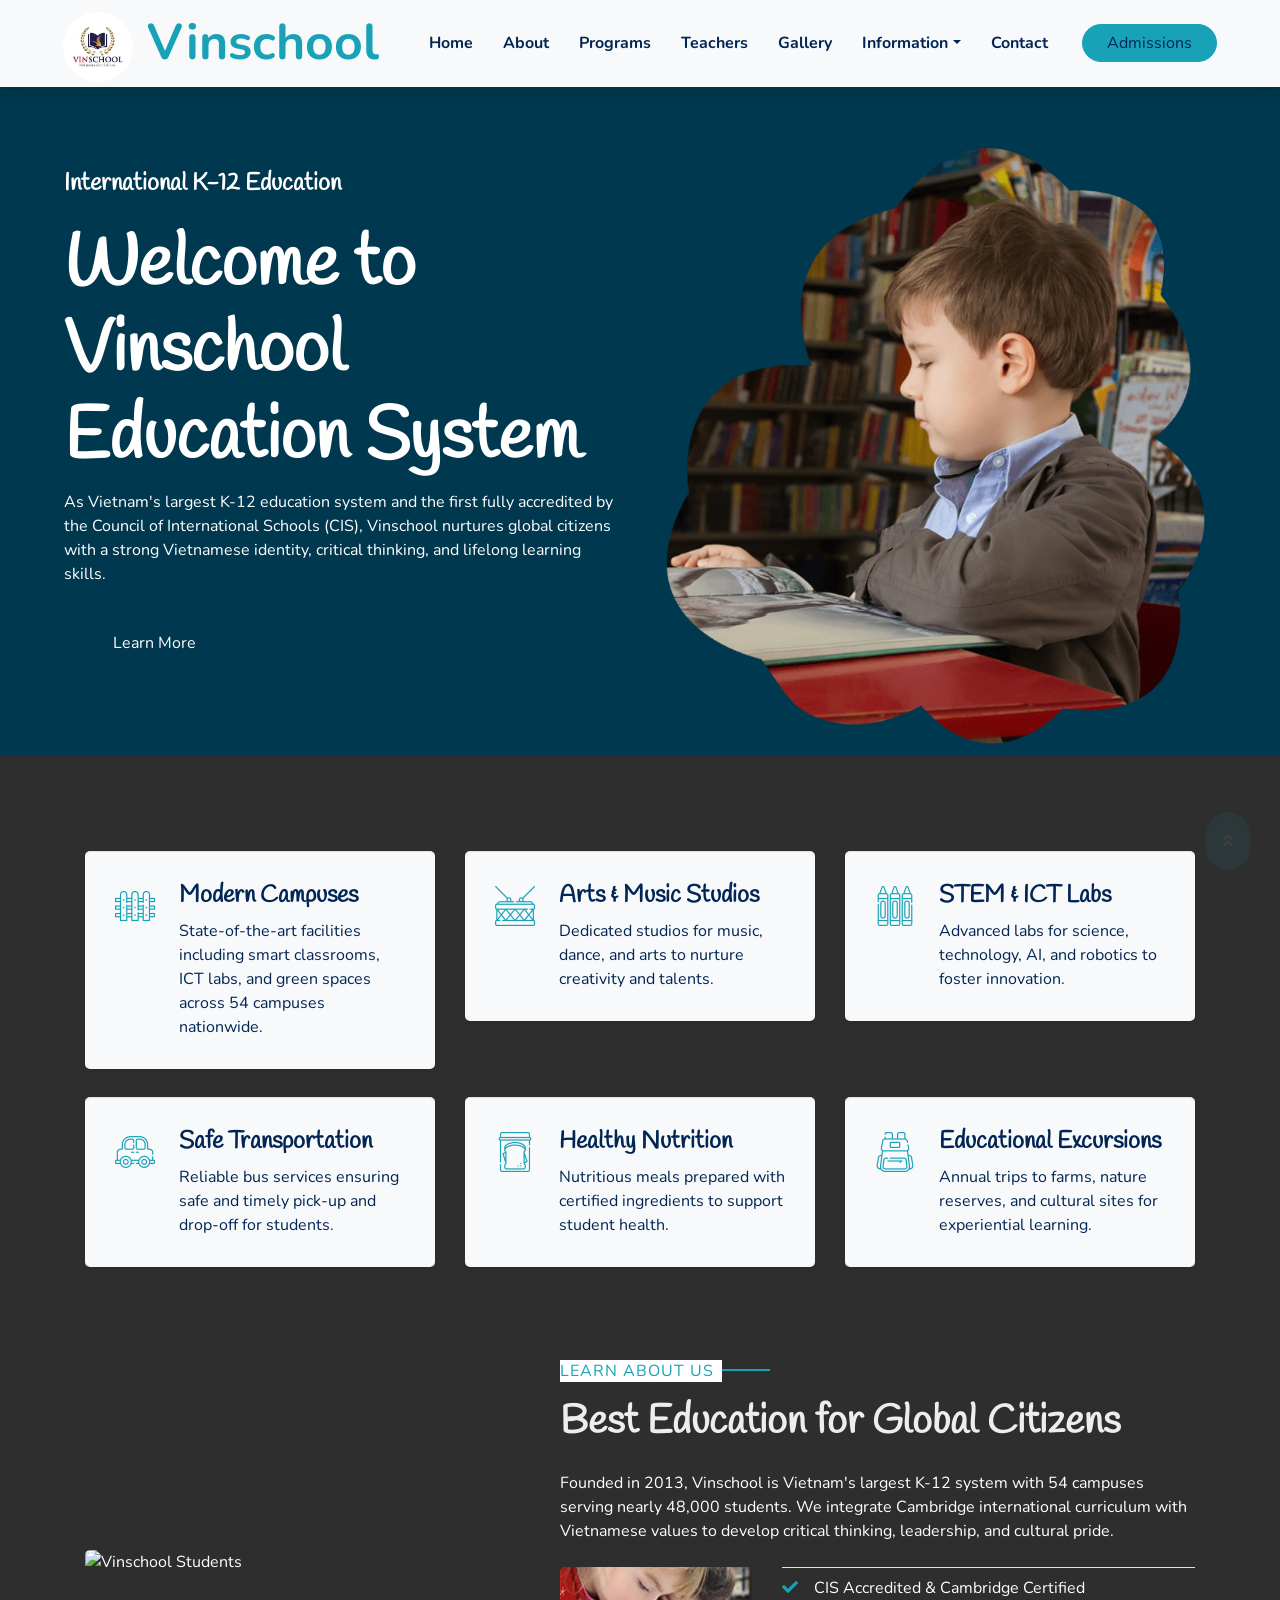
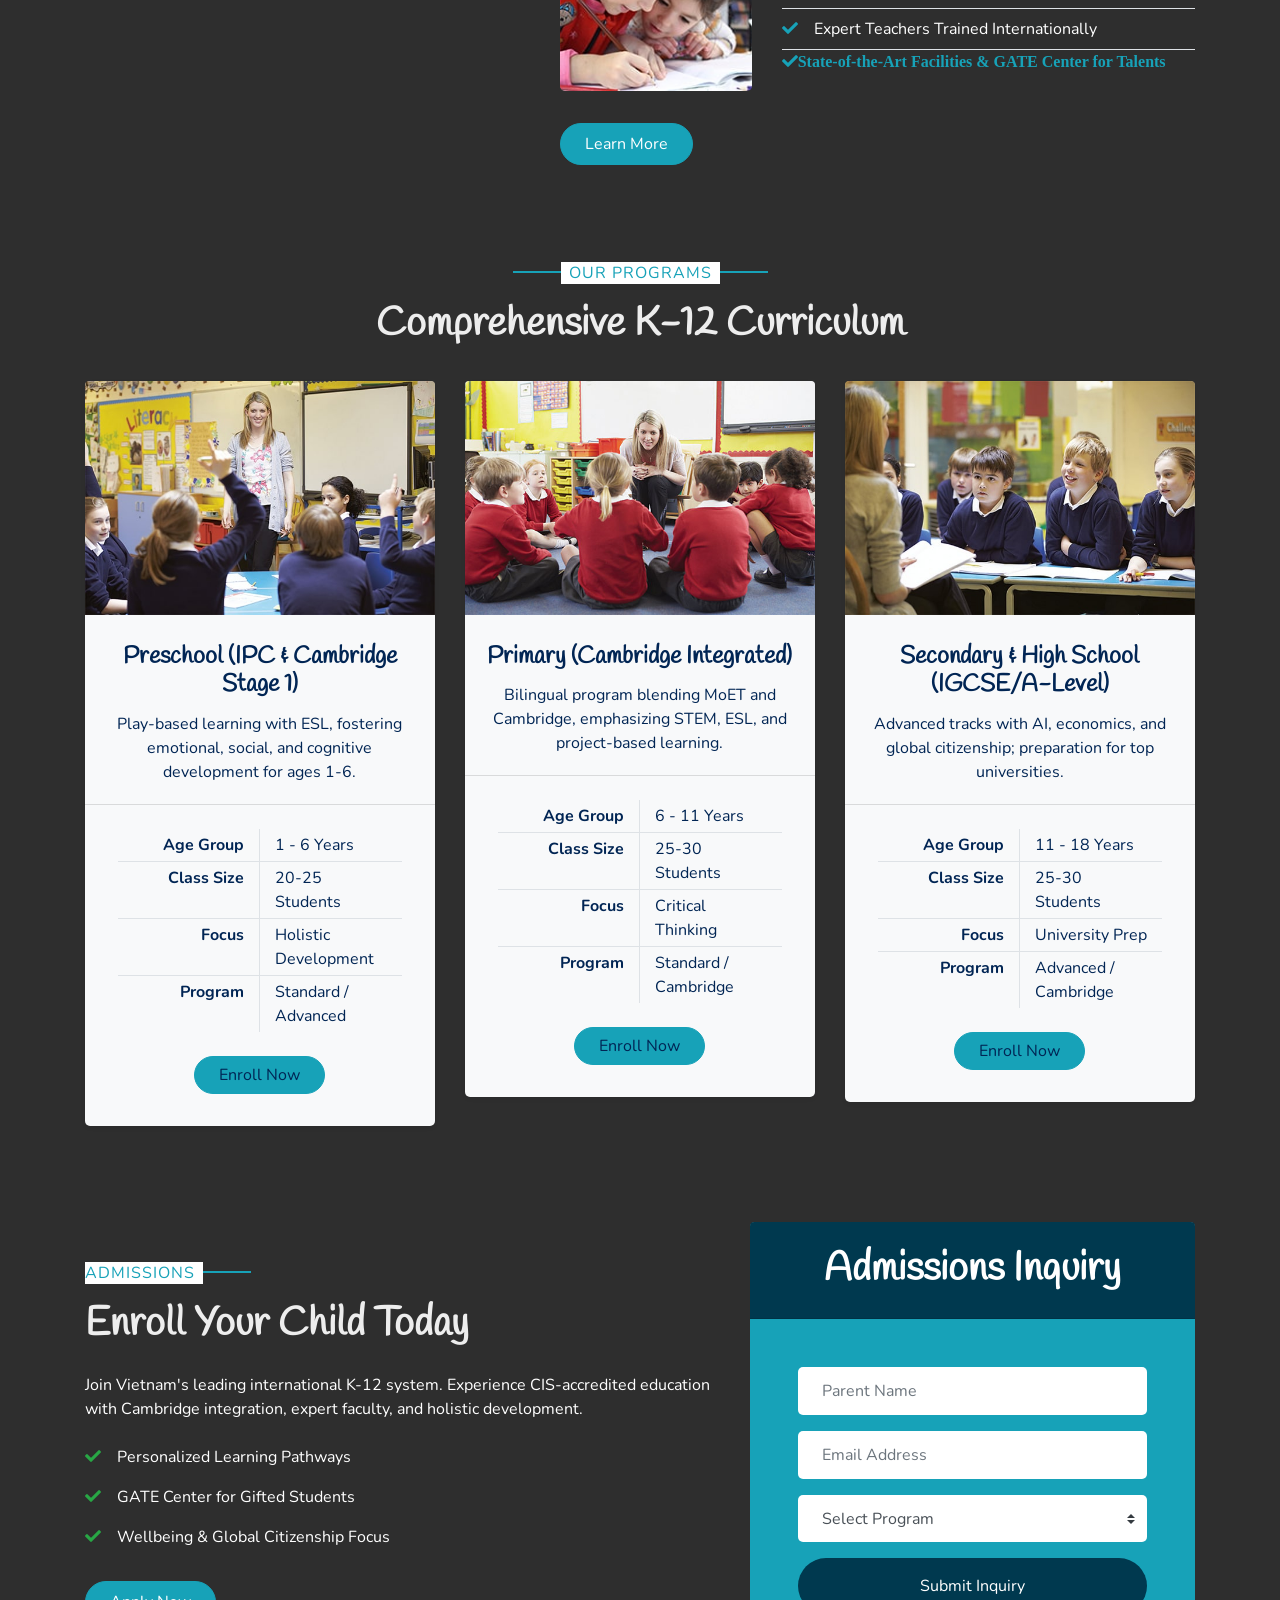
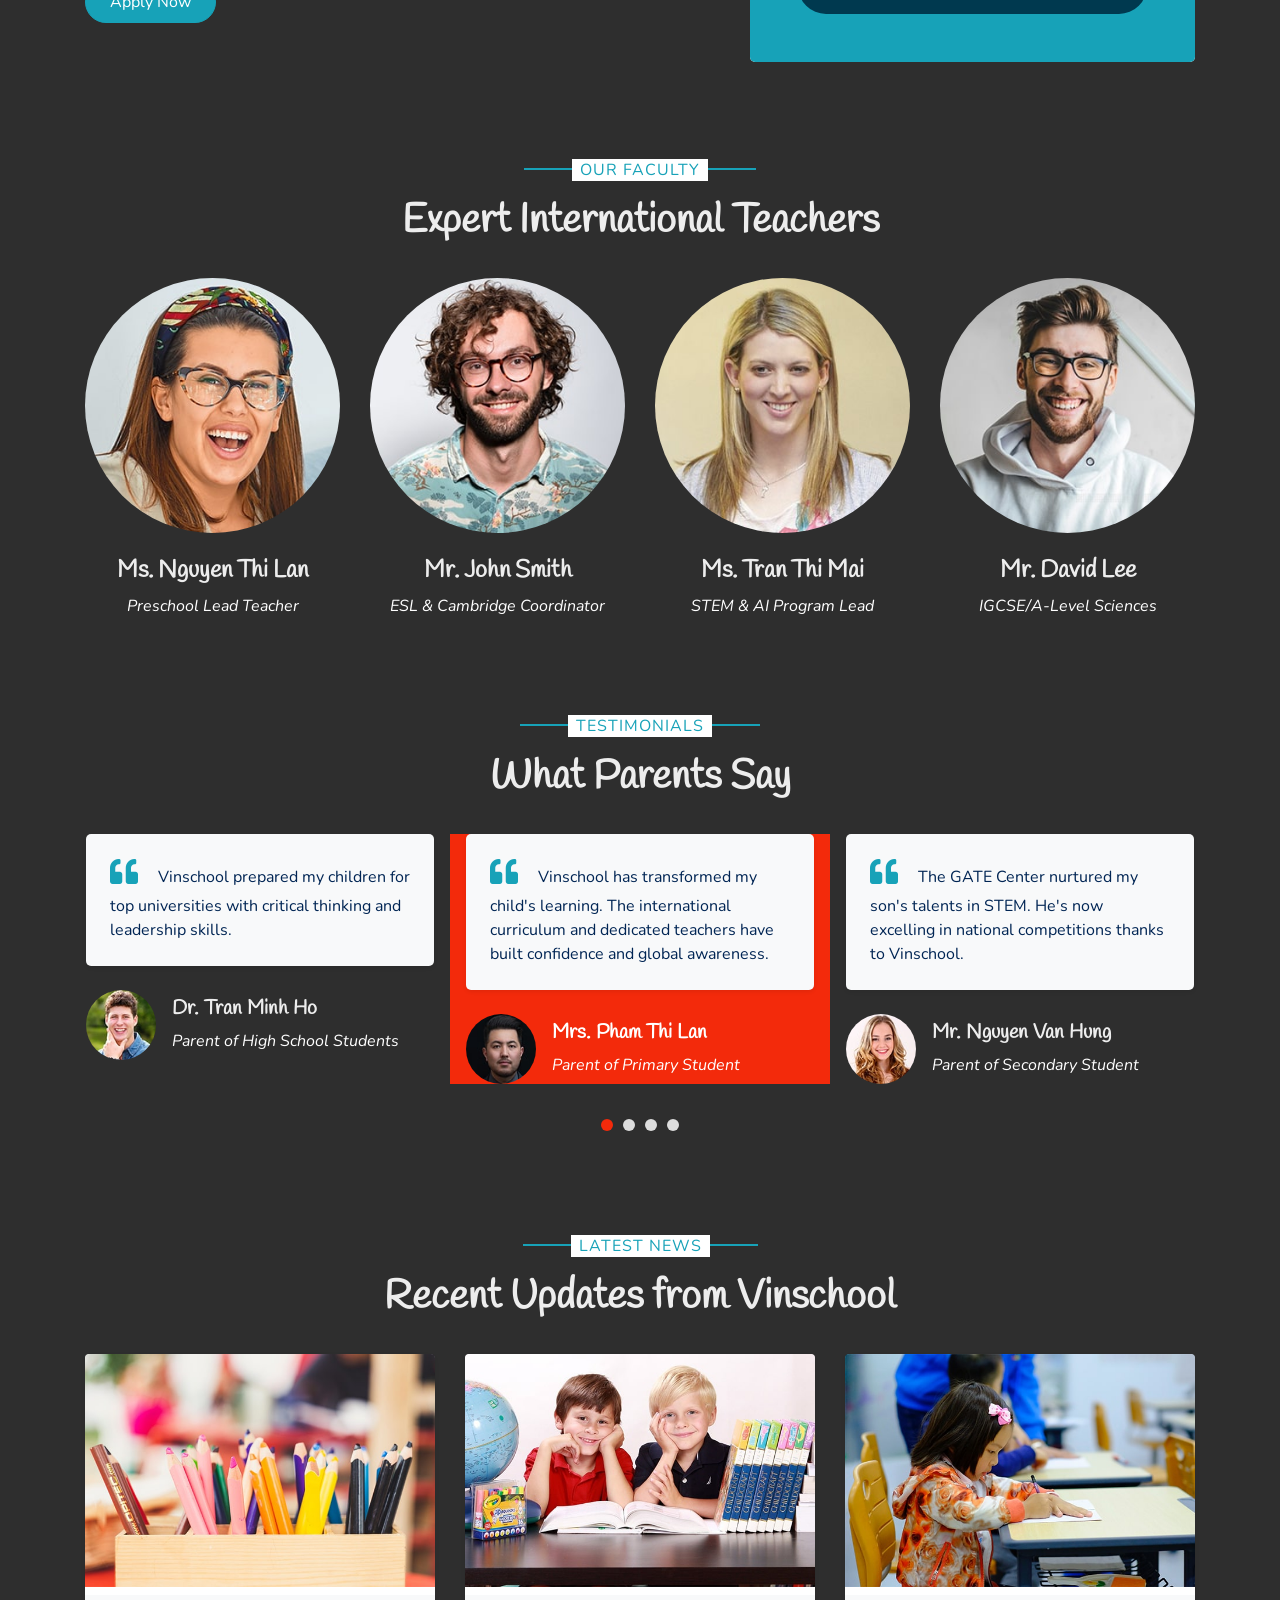
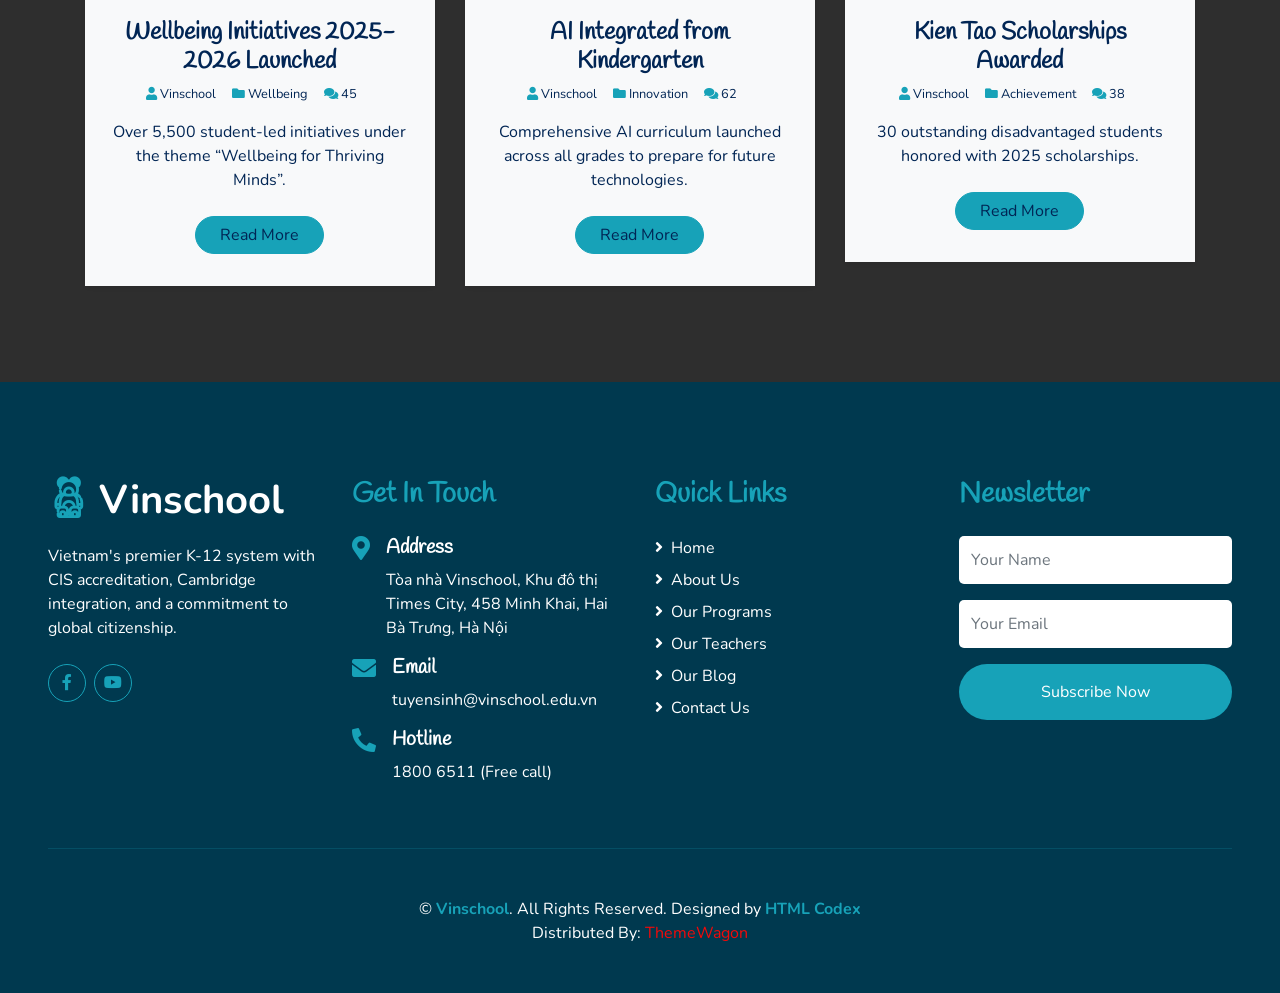
==== index.html @ 88164893 "Update index.html" ====
<!DOCTYPE html>
<html lang="en">
  <head>
    <meta charset="utf-8" />
    <title>Vinschool - International K-12 Education System</title>
    <meta content="width=device-width, initial-scale=1.0" name="viewport" />
    <meta content="Vinschool, K-12 Education, Cambridge Curriculum, International School Vietnam" name="keywords" />
    <meta content="Vinschool: Vietnam's leading K-12 education system integrating Cambridge international standards with Vietnamese values" name="description" />
    <!-- Favicon -->
    <link href="img/favicon.ico" rel="icon" />
    <!-- Google Web Fonts -->
    <link rel="preconnect" href="https://fonts.gstatic.com" />
    <link
      href="https://fonts.googleapis.com/css2?family=Handlee&family=Nunito&display=swap"
      rel="stylesheet"
    />
    <!-- Font Awesome -->
    <link
      href="https://cdnjs.cloudflare.com/ajax/libs/font-awesome/5.10.0/css/all.min.css"
      rel="stylesheet"
    />
    <!-- Flaticon Font -->
    <link href="lib/flaticon/font/flaticon.css" rel="stylesheet" />
    <!-- Libraries Stylesheet -->
    <link href="lib/owlcarousel/assets/owl.carousel.min.css" rel="stylesheet" />
    <link href="lib/lightbox/css/lightbox.min.css" rel="stylesheet" />
    <!-- Customized Bootstrap Stylesheet -->
    <link href="css/style.css" rel="stylesheet" />
  </head>
  <body>
    <!-- Navbar Start -->
    <div class="container-fluid bg-light position-relative shadow">
      <nav
        class="navbar navbar-expand-lg bg-light navbar-light py-3 py-lg-0 px-0 px-lg-5"
      >
        <a
          href=""
          class="navbar-brand font-weight-bold text-secondary"
          style="font-size: 50px"
        >
          <img src="img/logo.jpg" alt="Vinschool" class="icon-book">
          <span class="text-primary">Vinschool</span>
        </a>
        <button
          type="button"
          class="navbar-toggler"
          data-toggle="collapse"
          data-target="#navbarCollapse"
        >
          <span class="navbar-toggler-icon"></span>
        </button>
        <div
          class="collapse navbar-collapse justify-content-between"
          id="navbarCollapse"
        >
          <div class="navbar-nav font-weight-bold mx-auto py-0">
            <a href="index.html" class="nav-item nav-link active">Home</a>
            <a href="about.html" class="nav-item nav-link">About</a>
            <a href="class.html" class="nav-item nav-link">Programs</a>
            <a href="team.html" class="nav-item nav-link">Teachers</a>
            <a href="gallery.html" class="nav-item nav-link">Gallery</a>
            <div class="nav-item dropdown">
              <a
                href="#"
                class="nav-link dropdown-toggle"
                data-toggle="dropdown"
                >Information</a
              >
              <div class="dropdown-menu rounded-0 m-0">
                <a href="blog.html" class="dropdown-item">News</a>
                <a href="single.html" class="dropdown-item">Events</a>
              </div>
            </div>
            <a href="contact.html" class="nav-item nav-link">Contact</a>
          </div>
          <a href="admissions.html" class="btn btn-primary px-4">Admissions</a>
        </div>
      </nav>
    </div>
    <!-- Navbar End -->
    <!-- Header Start -->
    <div class="container-fluid bg-secondary px-0 px-md-5 mb-5">
      <div class="row align-items-center px-3">
        <div class="col-lg-6 text-center text-lg-left">
          <h4 class="text-white mb-4 mt-5 mt-lg-0">International K-12 Education</h4>
          <h1 class="display-3 font-weight-bold text-white">
            Welcome to Vinschool Education System
          </h1>
          <p class="text-white mb-4">
            As Vietnam's largest K-12 education system and the first fully accredited by the Council of International Schools (CIS), Vinschool nurtures global citizens with a strong Vietnamese identity, critical thinking, and lifelong learning skills.<grok-card data-id="2a0a06" data-type="citation_card"></grok-card><grok-card data-id="f1ce8b" data-type="citation_card"></grok-card>
          </p>
          <a href="" class="btn btn-secondary mt-1 py-3 px-5">Learn More</a>
        </div>
        <div class="col-lg-6 text-center text-lg-right">
          <img class="img-fluid mt-5" src="img/header.png" alt="Vinschool Students Learning" />
        </div>
      </div>
    </div>
    <!-- Header End -->
    <!-- Facilities Start -->
    <div class="container-fluid pt-5">
      <div class="container pb-3">
        <div class="row">
          <div class="col-lg-4 col-md-6 pb-1">
            <div
              class="d-flex bg-light shadow-sm border-top rounded mb-4"
              style="padding: 30px"
            >
              <i
                class="flaticon-050-fence h1 font-weight-normal text-primary mb-3"
              ></i>
              <div class="pl-4">
                <h4>Modern Campuses</h4>
                <p class="m-0">
                  State-of-the-art facilities including smart classrooms, ICT labs, and green spaces across 54 campuses nationwide.<grok-card data-id="618b11" data-type="citation_card"></grok-card>
                </p>
              </div>
            </div>
          </div>
          <div class="col-lg-4 col-md-6 pb-1">
            <div
              class="d-flex bg-light shadow-sm border-top rounded mb-4"
              style="padding: 30px"
            >
              <i
                class="flaticon-022-drum h1 font-weight-normal text-primary mb-3"
              ></i>
              <div class="pl-4">
                <h4>Arts & Music Studios</h4>
                <p class="m-0">
                  Dedicated studios for music, dance, and arts to nurture creativity and talents.
                </p>
              </div>
            </div>
          </div>
          <div class="col-lg-4 col-md-6 pb-1">
            <div
              class="d-flex bg-light shadow-sm border-top rounded mb-4"
              style="padding: 30px"
            >
              <i
                class="flaticon-030-crayons h1 font-weight-normal text-primary mb-3"
              ></i>
              <div class="pl-4">
                <h4>STEM & ICT Labs</h4>
                <p class="m-0">
                  Advanced labs for science, technology, AI, and robotics to foster innovation.
                </p>
              </div>
            </div>
          </div>
          <div class="col-lg-4 col-md-6 pb-1">
            <div
              class="d-flex bg-light shadow-sm border-top rounded mb-4"
              style="padding: 30px"
            >
              <i
                class="flaticon-017-toy-car h1 font-weight-normal text-primary mb-3"
              ></i>
              <div class="pl-4">
                <h4>Safe Transportation</h4>
                <p class="m-0">
                  Reliable bus services ensuring safe and timely pick-up and drop-off for students.
                </p>
              </div>
            </div>
          </div>
          <div class="col-lg-4 col-md-6 pb-1">
            <div
              class="d-flex bg-light shadow-sm border-top rounded mb-4"
              style="padding: 30px"
            >
              <i
                class="flaticon-025-sandwich h1 font-weight-normal text-primary mb-3"
              ></i>
              <div class="pl-4">
                <h4>Healthy Nutrition</h4>
                <p class="m-0">
                  Nutritious meals prepared with certified ingredients to support student health.
                </p>
              </div>
            </div>
          </div>
          <div class="col-lg-4 col-md-6 pb-1">
            <div
              class="d-flex bg-light shadow-sm border-top rounded mb-4"
              style="padding: 30px"
            >
              <i
                class="flaticon-047-backpack h1 font-weight-normal text-primary mb-3"
              ></i>
              <div class="pl-4">
                <h4>Educational Excursions</h4>
                <p class="m-0">
                  Annual trips to farms, nature reserves, and cultural sites for experiential learning.
                </p>
              </div>
            </div>
          </div>
        </div>
      </div>
    </div>
    <!-- Facilities End -->
    <!-- About Start -->
    <div class="container-fluid py-5">
      <div class="container">
        <div class="row align-items-center">
          <div class="col-lg-5">
            <img
              class="img-fluid rounded mb-5 mb-lg-0"
              src="https://encrypted-tbn0.gstatic.com/images?q=tbn:ANd9GcSNu0EnSLY5NDWrJdhDc7tfnS2UCFwqHIj5aQ&s"
              alt="Vinschool Students"
            />
          </div>
          <div class="col-lg-7">
            <p class="section-title pr-5">
              <span class="pr-2">Learn About Us</span>
            </p>
            <h1 class="mb-4">Best Education for Global Citizens</h1>
            <p>
              Founded in 2013, Vinschool is Vietnam's largest K-12 system with 54 campuses serving nearly 48,000 students. We integrate Cambridge international curriculum with Vietnamese values to develop critical thinking, leadership, and cultural pride.<grok-card data-id="38233e" data-type="citation_card"></grok-card>
            </p>
            <div class="row pt-2 pb-4">
              <div class="col-6 col-md-4">
                <img class="img-fluid rounded" src="img/about-2.jpg" alt="Vinschool Classroom" />
              </div>
              <div class="col-6 col-md-8">
                <ul class="list-inline m-0">
                  <li class="py-2 border-top border-bottom">
                    <i class="fa fa-check text-primary mr-3"></i>CIS Accredited & Cambridge Certified
                  </li>
                  <li class="py-2 border-bottom">
                    <i class="fa fa-check text-primary mr-3"></i>Expert Teachers Trained Internationally
                  </li>
                  <li class="fa fa-check text-primary mr-3"></i>State-of-the-Art Facilities & GATE Center for Talents
                  </li>
                </ul>
              </div>
            </div>
            <a href="" class="btn btn-primary mt-2 py-2 px-4">Learn More</a>
          </div>
        </div>
      </div>
    </div>
    <!-- About End -->
    <!-- Class Start -->
    <div class="container-fluid pt-5">
      <div class="container">
        <div class="text-center pb-2">
          <p class="section-title px-5">
            <span class="px-2">Our Programs</span>
          </p>
          <h1 class="mb-4">Comprehensive K-12 Curriculum</h1>
        </div>
        <div class="row">
          <div class="col-lg-4 mb-5">
            <div class="card border-0 bg-light shadow-sm pb-2">
              <img class="card-img-top mb-2" src="img/class-1.jpg" alt="Preschool Program" />
              <div class="card-body text-center">
                <h4 class="card-title">Preschool (IPC & Cambridge Stage 1)</h4>
                <p class="card-text">
                  Play-based learning with ESL, fostering emotional, social, and cognitive development for ages 1-6.
                </p>
              </div>
              <div class="card-footer bg-transparent py-4 px-5">
                <div class="row border-bottom">
                  <div class="col-6 py-1 text-right border-right">
                    <strong>Age Group</strong>
                  </div>
                  <div class="col-6 py-1">1 - 6 Years</div>
                </div>
                <div class="row border-bottom">
                  <div class="col-6 py-1 text-right border-right">
                    <strong>Class Size</strong>
                  </div>
                  <div class="col-6 py-1">20-25 Students</div>
                </div>
                <div class="row border-bottom">
                  <div class="col-6 py-1 text-right border-right">
                    <strong>Focus</strong>
                  </div>
                  <div class="col-6 py-1">Holistic Development</div>
                </div>
                <div class="row">
                  <div class="col-6 py-1 text-right border-right">
                    <strong>Program</strong>
                  </div>
                  <div class="col-6 py-1">Standard / Advanced</div>
                </div>
              </div>
              <a href="" class="btn btn-primary px-4 mx-auto mb-4">Enroll Now</a>
            </div>
          </div>
          <div class="col-lg-4 mb-5">
            <div class="card border-0 bg-light shadow-sm pb-2">
              <img class="card-img-top mb-2" src="img/class-2.jpg" alt="Primary Program" />
              <div class="card-body text-center">
                <h4 class="card-title">Primary (Cambridge Integrated)</h4>
                <p class="card-text">
                  Bilingual program blending MoET and Cambridge, emphasizing STEM, ESL, and project-based learning.
                </p>
              </div>
              <div class="card-footer bg-transparent py-4 px-5">
                <div class="row border-bottom">
                  <div class="col-6 py-1 text-right border-right">
                    <strong>Age Group</strong>
                  </div>
                  <div class="col-6 py-1">6 - 11 Years</div>
                </div>
                <div class="row border-bottom">
                  <div class="col-6 py-1 text-right border-right">
                    <strong>Class Size</strong>
                  </div>
                  <div class="col-6 py-1">25-30 Students</div>
                </div>
                <div class="row border-bottom">
                  <div class="col-6 py-1 text-right border-right">
                    <strong>Focus</strong>
                  </div>
                  <div class="col-6 py-1">Critical Thinking</div>
                </div>
                <div class="row">
                  <div class="col-6 py-1 text-right border-right">
                    <strong>Program</strong>
                  </div>
                  <div class="col-6 py-1">Standard / Cambridge</div>
                </div>
              </div>
              <a href="" class="btn btn-primary px-4 mx-auto mb-4">Enroll Now</a>
            </div>
          </div>
          <div class="col-lg-4 mb-5">
            <div class="card border-0 bg-light shadow-sm pb-2">
              <img class="card-img-top mb-2" src="img/class-3.jpg" alt="Secondary Program" />
              <div class="card-body text-center">
                <h4 class="card-title">Secondary & High School (IGCSE/A-Level)</h4>
                <p class="card-text">
                  Advanced tracks with AI, economics, and global citizenship; preparation for top universities.
                </p>
              </div>
              <div class="card-footer bg-transparent py-4 px-5">
                <div class="row border-bottom">
                  <div class="col-6 py-1 text-right border-right">
                    <strong>Age Group</strong>
                  </div>
                  <div class="col-6 py-1">11 - 18 Years</div>
                </div>
                <div class="row border-bottom">
                  <div class="col-6 py-1 text-right border-right">
                    <strong>Class Size</strong>
                  </div>
                  <div class="col-6 py-1">25-30 Students</div>
                </div>
                <div class="row border-bottom">
                  <div class="col-6 py-1 text-right border-right">
                    <strong>Focus</strong>
                  </div>
                  <div class="col-6 py-1">University Prep</div>
                </div>
                <div class="row">
                  <div class="col-6 py-1 text-right border-right">
                    <strong>Program</strong>
                  </div>
                  <div class="col-6 py-1">Advanced / Cambridge</div>
                </div>
              </div>
              <a href="" class="btn btn-primary px-4 mx-auto mb-4">Enroll Now</a>
            </div>
          </div>
        </div>
      </div>
    </div>
    <!-- Class End -->
    <!-- Registration Start -->
    <div class="container-fluid py-5">
      <div class="container">
        <div class="row align-items-center">
          <div class="col-lg-7 mb-5 mb-lg-0">
            <p class="section-title pr-5">
              <span class="pr-2">Admissions</span>
            </p>
            <h1 class="mb-4">Enroll Your Child Today</h1>
            <p>
              Join Vietnam's leading international K-12 system. Experience CIS-accredited education with Cambridge integration, expert faculty, and holistic development.
            </p>
            <ul class="list-inline m-0">
              <li class="py-2">
                <i class="fa fa-check text-success mr-3"></i>Personalized Learning Pathways
              </li>
              <li class="py-2">
                <i class="fa fa-check text-success mr-3"></i>GATE Center for Gifted Students
              </li>
              <li class="py-2">
                <i class="fa fa-check text-success mr-3"></i>Wellbeing & Global Citizenship Focus
              </li>
            </ul>
            <a href="" class="btn btn-primary mt-4 py-2 px-4">Apply Now</a>
          </div>
          <div class="col-lg-5">
            <div class="card border-0">
              <div class="card-header bg-secondary text-center p-4">
                <h1 class="text-white m-0">Admissions Inquiry</h1>
              </div>
              <div class="card-body rounded-bottom bg-primary p-5">
                <form>
                  <div class="form-group">
                    <input
                      type="text"
                      class="form-control border-0 p-4"
                      placeholder="Parent Name"
                      required="required"
                    />
                  </div>
                  <div class="form-group">
                    <input
                      type="email"
                      class="form-control border-0 p-4"
                      placeholder="Email Address"
                      required="required"
                    />
                  </div>
                  <div class="form-group">
                    <select
                      class="custom-select border-0 px-4"
                      style="height: 47px"
                    >
                      <option selected>Select Program</option>
                      <option value="1">Preschool</option>
                      <option value="2">Primary</option>
                      <option value="3">Secondary</option>
                    </select>
                  </div>
                  <div>
                    <button
                      class="btn btn-secondary btn-block border-0 py-3"
                      type="submit"
                    >
                      Submit Inquiry
                    </button>
                  </div>
                </form>
              </div>
            </div>
          </div>
        </div>
      </div>
    </div>
    <!-- Registration End -->
    <!-- Team Start -->
    <div class="container-fluid pt-5">
      <div class="container">
        <div class="text-center pb-2">
          <p class="section-title px-5">
            <span class="px-2">Our Faculty</span>
          </p>
          <h1 class="mb-4">Expert International Teachers</h1>
        </div>
        <div class="row">
          <div class="col-md-6 col-lg-3 text-center team mb-5">
            <div
              class="position-relative overflow-hidden mb-4"
              style="border-radius: 100%"
            >
              <img class="img-fluid w-100" src="img/team-1.jpg" alt="Preschool Teacher" />
              <div
                class="team-social d-flex align-items-center justify-content-center w-100 h-100 position-absolute"
              >
                <a
                  class="btn btn-outline-light text-center mr-2 px-0"
                  style="width: 38px; height: 38px"
                  href="#"
                  ><i class="fab fa-facebook-f"></i
                ></a>
                <a
                  class="btn btn-outline-light text-center px-0"
                  style="width: 38px; height: 38px"
                  href="#"
                  ><i class="fab fa-linkedin-in"></i
                ></a>
              </div>
            </div>
            <h4>Ms. Nguyen Thi Lan</h4>
            <i>Preschool Lead Teacher</i>
          </div>
          <div class="col-md-6 col-lg-3 text-center team mb-5">
            <div
              class="position-relative overflow-hidden mb-4"
              style="border-radius: 100%"
            >
              <img class="img-fluid w-100" src="img/team-2.jpg" alt="English Teacher" />
              <div
                class="team-social d-flex align-items-center justify-content-center w-100 h-100 position-absolute"
              >
                <a
                  class="btn btn-outline-light text-center mr-2 px-0"
                  style="width: 38px; height: 38px"
                  href="#"
                  ><i class="fab fa-facebook-f"></i
                ></a>
                <a
                  class="btn btn-outline-light text-center px-0"
                  style="width: 38px; height: 38px"
                  href="#"
                  ><i class="fab fa-linkedin-in"></i
                ></a>
              </div>
            </div>
            <h4>Mr. John Smith</h4>
            <i>ESL & Cambridge Coordinator</i>
          </div>
          <div class="col-md-6 col-lg-3 text-center team mb-5">
            <div
              class="position-relative overflow-hidden mb-4"
              style="border-radius: 100%"
            >
              <img class="img-fluid w-100" src="img/team-3.jpg" alt="STEM Teacher" />
              <div
                class="team-social d-flex align-items-center justify-content-center w-100 h-100 position-absolute"
              >
                <a
                  class="btn btn-outline-light text-center mr-2 px-0"
                  style="width: 38px; height: 38px"
                  href="#"
                  ><i class="fab fa-facebook-f"></i
                ></a>
                <a
                  class="btn btn-outline-light text-center px-0"
                  style="width: 38px; height: 38px"
                  href="#"
                  ><i class="fab fa-linkedin-in"></i
                ></a>
              </div>
            </div>
            <h4>Ms. Tran Thi Mai</h4>
            <i>STEM & AI Program Lead</i>
          </div>
          <div class="col-md-6 col-lg-3 text-center team mb-5">
            <div
              class="position-relative overflow-hidden mb-4"
              style="border-radius: 100%"
            >
              <img class="img-fluid w-100" src="img/team-4.jpg" alt="High School Teacher" />
              <div
                class="team-social d-flex align-items-center justify-content-center w-100 h-100 position-absolute"
              >
                <a
                  class="btn btn-outline-light text-center mr-2 px-0"
                  style="width: 38px; height: 38px"
                  href="#"
                  ><i class="fab fa-facebook-f"></i
                ></a>
                <a
                  class="btn btn-outline-light text-center px-0"
                  style="width: 38px; height: 38px"
                  href="#"
                  ><i class="fab fa-linkedin-in"></i
                ></a>
              </div>
            </div>
            <h4>Mr. David Lee</h4>
            <i>IGCSE/A-Level Sciences</i>
          </div>
        </div>
      </div>
    </div>
    <!-- Team End -->
    <!-- Testimonial Start -->
    <div class="container-fluid py-5">
      <div class="container p-0">
        <div class="text-center pb-2">
          <p class="section-title px-5">
            <span class="px-2">Testimonials</span>
          </p>
          <h1 class="mb-4">What Parents Say</h1>
        </div>
        <div class="owl-carousel testimonial-carousel">
          <div class="testimonial-item px-3">
            <div class="bg-light shadow-sm rounded mb-4 p-4">
              <h3 class="fas fa-quote-left text-primary mr-3"></h3>
              Vinschool has transformed my child's learning. The international curriculum and dedicated teachers have built confidence and global awareness.
            </div>
            <div class="d-flex align-items-center">
              <img
                class="rounded-circle"
                src="img/testimonial-1.jpg"
                style="width: 70px; height: 70px"
                alt="Parent"
              />
              <div class="pl-3">
                <h5>Mrs. Pham Thi Lan</h5>
                <i>Parent of Primary Student</i>
              </div>
            </div>
          </div>
          <div class="testimonial-item px-3">
            <div class="bg-light shadow-sm rounded mb-4 p-4">
              <h3 class="fas fa-quote-left text-primary mr-3"></h3>
              The GATE Center nurtured my son's talents in STEM. He's now excelling in national competitions thanks to Vinschool.
            </div>
            <div class="d-flex align-items-center">
              <img
                class="rounded-circle"
                src="img/testimonial-2.jpg"
                style="width: 70px; height: 70px"
                alt="Parent"
              />
              <div class="pl-3">
                <h5>Mr. Nguyen Van Hung</h5>
                <i>Parent of Secondary Student</i>
              </div>
            </div>
          </div>
          <div class="testimonial-item px-3">
            <div class="bg-light shadow-sm rounded mb-4 p-4">
              <h3 class="fas fa-quote-left text-primary mr-3"></h3>
              Bilingual education and wellbeing focus have helped my daughter thrive emotionally and academically.
            </div>
            <div class="d-flex align-items-center">
              <img
                class="rounded-circle"
                src="img/testimonial-3.jpg"
                style="width: 70px; height: 70px"
                alt="Parent"
              />
              <div class="pl-3">
                <h5>Ms. Le Thi Mai</h5>
                <i>Parent of Preschooler</i>
              </div>
            </div>
          </div>
          <div class="testimonial-item px-3">
            <div class="bg-light shadow-sm rounded mb-4 p-4">
              <h3 class="fas fa-quote-left text-primary mr-3"></h3>
              Vinschool prepared my children for top universities with critical thinking and leadership skills.
            </div>
            <div class="d-flex align-items-center">
              <img
                class="rounded-circle"
                src="img/testimonial-4.jpg"
                style="width: 70px; height: 70px"
                alt="Parent"
              />
              <div class="pl-3">
                <h5>Dr. Tran Minh Ho</h5>
                <i>Parent of High School Students</i>
              </div>
            </div>
          </div>
        </div>
      </div>
    </div>
    <!-- Testimonial End -->
    <!-- Blog Start -->
    <div class="container-fluid pt-5">
      <div class="container">
        <div class="text-center pb-2">
          <p class="section-title px-5">
            <span class="px-2">Latest News</span>
          </p>
          <h1 class="mb-4">Recent Updates from Vinschool</h1>
        </div>
        <div class="row pb-3">
          <div class="col-lg-4 mb-4">
            <div class="card border-0 shadow-sm mb-2">
              <img class="card-img-top mb-2" src="img/blog-1.jpg" alt="Wellbeing Initiatives" />
              <div class="card-body bg-light text-center p-4">
                <h4 class="">Wellbeing Initiatives 2025-2026 Launched</h4>
                <div class="d-flex justify-content-center mb-3">
                  <small class="mr-3"
                    ><i class="fa fa-user text-primary"></i> Vinschool</small
                  >
                  <small class="mr-3"
                    ><i class="fa fa-folder text-primary"></i> Wellbeing</small
                  >
                  <small class="mr-3"
                    ><i class="fa fa-comments text-primary"></i> 45</small
                  >
                </div>
                <p>
                  Over 5,500 student-led initiatives under the theme “Wellbeing for Thriving Minds”.<grok-card data-id="35e792" data-type="citation_card"></grok-card>
                </p>
                <a href="" class="btn btn-primary px-4 mx-auto my-2"
                  >Read More</a
                >
              </div>
            </div>
          </div>
          <div class="col-lg-4 mb-4">
            <div class="card border-0 shadow-sm mb-2">
              <img class="card-img-top mb-2" src="img/blog-2.jpg" alt="AI Curriculum" />
              <div class="card-body bg-light text-center p-4">
                <h4 class="">AI Integrated from Kindergarten</h4>
                <div class="d-flex justify-content-center mb-3">
                  <small class="mr-3"
                    ><i class="fa fa-user text-primary"></i> Vinschool</small
                  >
                  <small class="mr-3"
                    ><i class="fa fa-folder text-primary"></i> Innovation</small
                  >
                  <small class="mr-3"
                    ><i class="fa fa-comments text-primary"></i> 62</small
                  >
                </div>
                <p>
                  Comprehensive AI curriculum launched across all grades to prepare for future technologies.
                </p>
                <a href="" class="btn btn-primary px-4 mx-auto my-2"
                  >Read More</a
                >
              </div>
            </div>
          </div>
          <div class="col-lg-4 mb-4">
            <div class="card border-0 shadow-sm mb-2">
              <img class="card-img-top mb-2" src="img/blog-3.jpg" alt="Scholarships" />
              <div class="card-body bg-light text-center p-4">
                <h4 class="">Kien Tao Scholarships Awarded</h4>
                <div class="d-flex justify-content-center mb-3">
                  <small class="mr-3"
                    ><i class="fa fa-user text-primary"></i> Vinschool</small
                  >
                  <small class="mr-3"
                    ><i class="fa fa-folder text-primary"></i> Achievement</small
                  >
                  <small class="mr-3"
                    ><i class="fa fa-comments text-primary"></i> 38</small
                  >
                </div>
                <p>
                  30 outstanding disadvantaged students honored with 2025 scholarships.<grok-card data-id="e5a2cb" data-type="citation_card"></grok-card>
                </p>
                <a href="" class="btn btn-primary px-4 mx-auto my-2"
                  >Read More</a
                >
              </div>
            </div>
          </div>
        </div>
      </div>
    </div>
    <!-- Blog End -->
    <!-- Footer Start -->
    <div
      class="container-fluid bg-secondary text-white mt-5 py-5 px-sm-3 px-md-5"
    >
      <div class="row pt-5">
        <div class="col-lg-3 col-md-6 mb-5">
          <a
            href=""
            class="navbar-brand font-weight-bold text-primary m-0 mb-4 p-0"
            style="font-size: 40px; line-height: 40px"
          >
            <i class="flaticon-043-teddy-bear"></i>
            <span class="text-white">Vinschool</span>
          </a>
          <p>
            Vietnam's premier K-12 system with CIS accreditation, Cambridge integration, and a commitment to global citizenship.
          </p>
          <div class="d-flex justify-content-start mt-4">
            <a
              class="btn btn-outline-primary rounded-circle text-center mr-2 px-0"
              style="width: 38px; height: 38px"
              href="https://www.facebook.com/vinschool.vn/"
              target="_blank"
              ><i class="fab fa-facebook-f"></i
            ></a>
            <a
              class="btn btn-outline-primary rounded-circle text-center mr-2 px-0"
              style="width: 38px; height: 38px"
              href="https://www.youtube.com/channel/UCmRcPP6WcUJhGu_DvwceUrA"
              target="_blank"
              ><i class="fab fa-youtube"></i
            ></a>
          </div>
        </div>
        <div class="col-lg-3 col-md-6 mb-5">
          <h3 class="text-primary mb-4">Get In Touch</h3>
          <div class="d-flex">
            <h4 class="fa fa-map-marker-alt text-primary"></h4>
            <div class="pl-3">
              <h5 class="text-white">Address</h5>
              <p>Tòa nhà Vinschool, Khu đô thị Times City, 458 Minh Khai, Hai Bà Trưng, Hà Nội</p>
            </div>
          </div>
          <div class="d-flex">
            <h4 class="fa fa-envelope text-primary"></h4>
            <div class="pl-3">
              <h5 class="text-white">Email</h5>
              <p>tuyensinh@vinschool.edu.vn</p>
            </div>
          </div>
          <div class="d-flex">
            <h4 class="fa fa-phone-alt text-primary"></h4>
            <div class="pl-3">
              <h5 class="text-white">Hotline</h5>
              <p>1800 6511 (Free call)</p>
            </div>
          </div>
        </div>
        <div class="col-lg-3 col-md-6 mb-5">
          <h3 class="text-primary mb-4">Quick Links</h3>
          <div class="d-flex flex-column justify-content-start">
            <a class="text-white mb-2" href="index.html"
              ><i class="fa fa-angle-right mr-2"></i>Home</a
            >
            <a class="text-white mb-2" href="about.html"
              ><i class="fa fa-angle-right mr-2"></i>About Us</a
            >
            <a class="text-white mb-2" href="class.html"
              ><i class="fa fa-angle-right mr-2"></i>Our Programs</a
            >
            <a class="text-white mb-2" href="team.html"
              ><i class="fa fa-angle-right mr-2"></i>Our Teachers</a
            >
            <a class="text-white mb-2" href="blog.html"
              ><i class="fa fa-angle-right mr-2"></i>Our Blog</a
            >
            <a class="text-white" href="contact.html"
              ><i class="fa fa-angle-right mr-2"></i>Contact Us</a
            >
          </div>
        </div>
        <div class="col-lg-3 col-md-6 mb-5">
          <h3 class="text-primary mb-4">Newsletter</h3>
          <form action="">
            <div class="form-group">
              <input
                type="text"
                class="form-control border-0 py-4"
                placeholder="Your Name"
                required="required"
              />
            </div>
            <div class="form-group">
              <input
                type="email"
                class="form-control border-0 py-4"
                placeholder="Your Email"
                required="required"
              />
            </div>
            <div>
              <button
                class="btn btn-primary btn-block border-0 py-3"
                type="submit"
              >
                Subscribe Now
              </button>
            </div>
          </form>
        </div>
      </div>
      <div
        class="container-fluid pt-5"
        style="border-top: 1px solid rgba(23, 162, 184, 0.2);"
      >
        <p class="m-0 text-center text-white">
          &copy;
          <a class="text-primary font-weight-bold" href="#">Vinschool</a>.
          All Rights Reserved.
          <!--/*** This template is free as long as you keep the footer author’s credit link/attribution link/backlink. ***/-->
          Designed by
          <a class="text-primary font-weight-bold" href="https://htmlcodex.com"
            >HTML Codex</a
          >
          <br />Distributed By:
          <a href="https://themewagon.com" target="_blank">ThemeWagon</a>
        </p>
      </div>
    </div>
    <!-- Footer End -->
    <!-- Back to Top -->
    <a href="#" class="btn btn-primary p-3 back-to-top"
      ><i class="fa fa-angle-double-up"></i
    ></a>
    <!-- JavaScript Libraries -->
    <script src="https://code.jquery.com/jquery-3.4.1.min.js"></script>
    <script src="https://stackpath.bootstrapcdn.com/bootstrap/4.4.1/js/bootstrap.bundle.min.js"></script>
    <script src="lib/easing/easing.min.js"></script>
    <script src="lib/owlcarousel/owl.carousel.min.js"></script>
    <script src="lib/isotope/isotope.pkgd.min.js"></script>
    <script src="lib/lightbox/js/lightbox.min.js"></script>
    <!-- Contact Javascript File -->
    <script src="mail/jqBootstrapValidation.min.js"></script>
    <script src="mail/contact.js"></script>
    <!-- Template Javascript -->
    <script src="js/main.js"></script>
  </body>
</html>
---- css/style.css ----
/******* Bootstrap Theming ********/
/*!
 * Bootstrap v4.5.3 (https://getbootstrap.com/)
 * Copyright 2011-2020 The Bootstrap Authors
 * Copyright 2011-2020 Twitter, Inc.
 * Licensed under MIT (https://github.com/twbs/bootstrap/blob/main/LICENSE)
 */
:root {
  --blue: #ff2a00;
  --indigo: #6610f2;
  --purple: #6f42c1;
  --pink: #e83e8c;
  --red: #dc3545;
  --orange: #fd7e14;
  --yellow: #ffc107;
  --green: #28a745;
  --teal: #20c997;
  --cyan: #f62112;
  --white: #fff;
  --gray: #6c757d;
  --gray-dark: #343a40;
  --primary: #f32a0b;
  --secondary: #012554;
  --success: #28a745;
  --info: #f12d06;
  --warning: #ffc107;
  --danger: #dc3545;
  --light: #f8f9fa;
  --dark: #343a40;
  --breakpoint-xs: 0;
  --breakpoint-sm: 576px;
  --breakpoint-md: 768px;
  --breakpoint-lg: 992px;
  --breakpoint-xl: 1200px;
  --font-family-sans-serif: "Nunito", sans-serif;
  --font-family-monospace: SFMono-Regular, Menlo, Monaco, Consolas, "Liberation Mono", "Courier New", monospace;
}

*,
*::before,
*::after {
  box-sizing: border-box;
}

html {
  font-family: sans-serif;
  line-height: 1.15;
  -webkit-text-size-adjust: 100%;
  -webkit-tap-highlight-color: rgba(0, 0, 0, 0);
}

article, aside, figcaption, figure, footer, header, hgroup, main, nav, section {
  display: block;
}

body {
  margin: 0;
  font-family: "Nunito", sans-serif;
  font-size: 1rem;
  font-weight: 400;
  line-height: 1.5;
  color: #ffffff;
  text-align: left;
  background-color: #1e1e1eec;
}

[tabindex="-1"]:focus:not(:focus-visible) {
  outline: 0 !important;
}

hr {
  box-sizing: content-box;
  height: 0;
  overflow: visible;
}

h1, h2, h3, h4, h5, h6 {
  margin-top: 0;
  margin-bottom: 0.5rem;
}


p {
  margin-top: 0;
  margin-bottom: 1rem;
}

abbr[title],
abbr[data-original-title] {
  text-decoration: underline;
  text-decoration: underline dotted;
  cursor: help;
  border-bottom: 0;
  text-decoration-skip-ink: none;
}

address {
  margin-bottom: 1rem;
  font-style: normal;
  line-height: inherit;
}

ol,
ul,
dl {
  margin-top: 0;
  margin-bottom: 1rem;
}

ol ol,
ul ul,
ol ul,
ul ol {
  margin-bottom: 0;
}

dt {
  font-weight: 700;
}

dd {
  margin-bottom: .5rem;
  margin-left: 0;
}

blockquote {
  margin: 0 0 1rem;
}

b,
strong {
  font-weight: bolder;
}

small {
  font-size: 80%;
}

sub,
sup {
  position: relative;
  font-size: 75%;
  line-height: 0;
  vertical-align: baseline;
}

sub {
  bottom: -.25em;
}

sup {
  top: -.5em;
}

a {
  color: #f30909;
  text-decoration: none;
  background-color: transparent;
}

a:hover {
  color: #ee0e0e;
  text-decoration: underline;
}

a:not([href]):not([class]) {
  color: inherit;
  text-decoration: none;
}

a:not([href]):not([class]):hover {
  color: inherit;
  text-decoration: none;
}

pre,
code,
kbd,
samp {
  font-family: SFMono-Regular, Menlo, Monaco, Consolas, "Liberation Mono", "Courier New", monospace;
  font-size: 1em;
}

pre {
  margin-top: 0;
  margin-bottom: 1rem;
  overflow: auto;
  -ms-overflow-style: scrollbar;
}

figure {
  margin: 0 0 1rem;
}

img {
  vertical-align: middle;
  border-style: none;
}

svg {
  overflow: hidden;
  vertical-align: middle;
}

table {
  border-collapse: collapse;
}

caption {
  padding-top: 0.75rem;
  padding-bottom: 0.75rem;
  color: #6c757d;
  text-align: left;
  caption-side: bottom;
}

th {
  text-align: inherit;
  text-align: -webkit-match-parent;
}

label {
  display: inline-block;
  margin-bottom: 0.5rem;
}

button {
  border-radius: 0;
}

button:focus {
  outline: 1px dotted;
  outline: 5px auto -webkit-focus-ring-color;
}

input,
button,
select,
optgroup,
textarea {
  margin: 0;
  font-family: inherit;
  font-size: inherit;
  line-height: inherit;
}

button,
input {
  overflow: visible;
}

button,
select {
  text-transform: none;
}

[role="button"] {
  cursor: pointer;
}

select {
  word-wrap: normal;
}

button,
[type="button"],
[type="reset"],
[type="submit"] {
  -webkit-appearance: button;
}

button:not(:disabled),
[type="button"]:not(:disabled),
[type="reset"]:not(:disabled),
[type="submit"]:not(:disabled) {
  cursor: pointer;
}

button::-moz-focus-inner,
[type="button"]::-moz-focus-inner,
[type="reset"]::-moz-focus-inner,
[type="submit"]::-moz-focus-inner {
  padding: 0;
  border-style: none;
}

input[type="radio"],
input[type="checkbox"] {
  box-sizing: border-box;
  padding: 0;
}

textarea {
  overflow: auto;
  resize: vertical;
}

fieldset {
  min-width: 0;
  padding: 0;
  margin: 0;
  border: 0;
}

legend {
  display: block;
  width: 100%;
  max-width: 100%;
  padding: 0;
  margin-bottom: .5rem;
  font-size: 1.5rem;
  line-height: inherit;
  color: inherit;
  white-space: normal;
}

@media (max-width: 1200px) {
  legend {
    font-size: calc(1.275rem + 0.3vw);
  }
}

progress {
  vertical-align: baseline;
}

[type="number"]::-webkit-inner-spin-button,
[type="number"]::-webkit-outer-spin-button {
  height: auto;
}

[type="search"] {
  outline-offset: -2px;
  -webkit-appearance: none;
}

[type="search"]::-webkit-search-decoration {
  -webkit-appearance: none;
}

::-webkit-file-upload-button {
  font: inherit;
  -webkit-appearance: button;
}

output {
  display: inline-block;
}

summary {
  display: list-item;
  cursor: pointer;
}

template {
  display: none;
}

[hidden] {
  display: none !important;
}

h1, h2, h3, h4, h5, h6,
.h1, .h2, .h3, .h4, .h5, .h6 {
  margin-bottom: 0.5rem;
  font-family: "Handlee", cursive;
  font-weight: bold;
  line-height: 1.2;
  color: #ededed;
}

h1, .h1 {
  font-size: 2.5rem;
}

@media (max-width: 1200px) {
  h1, .h1 {
    font-size: calc(1.375rem + 1.5vw);
  }
}

h2, .h2 {
  font-size: 2rem;
}

@media (max-width: 1200px) {
  h2, .h2 {
    font-size: calc(1.325rem + 0.9vw);
  }
}

h3, .h3 {
  font-size: 1.75rem;
}

@media (max-width: 1200px) {
  h3, .h3 {
    font-size: calc(1.3rem + 0.6vw);
  }
}

h4, .h4 {
  font-size: 1.5rem;
}

@media (max-width: 1200px) {
  h4, .h4 {
    font-size: calc(1.275rem + 0.3vw);
  }
}

h5, .h5 {
  font-size: 1.25rem;
}

h6, .h6 {
  font-size: 1rem;
}

.lead {
  font-size: 1.25rem;
  font-weight: 300;
}

.display-1 {
  font-size: 6rem;
  font-weight: 300;
  line-height: 1.2;
}

@media (max-width: 1200px) {
  .display-1 {
    font-size: calc(1.725rem + 5.7vw);
  }
}

.display-2 {
  font-size: 5.5rem;
  font-weight: 300;
  line-height: 1.2;
}

@media (max-width: 1200px) {
  .display-2 {
    font-size: calc(1.675rem + 5.1vw);
  }
}

.display-3 {
  font-size: 4.5rem;
  font-weight: 300;
  line-height: 1.2;
}

@media (max-width: 1200px) {
  .display-3 {
    font-size: calc(1.575rem + 3.9vw);
  }
}

.display-4 {
  font-size: 3.5rem;
  font-weight: 300;
  line-height: 1.2;
}

@media (max-width: 1200px) {
  .display-4 {
    font-size: calc(1.475rem + 2.7vw);
  }
}

hr {
  margin-top: 1rem;
  margin-bottom: 1rem;
  border: 0;
  border-top: 1px solid rgba(0, 0, 0, 0.1);
}

small,
.small {
  font-size: 80%;
  font-weight: 400;
}

mark,
.mark {
  padding: 0.2em;
  background-color: #f5f5f5;
}

.list-unstyled {
  padding-left: 0;
  list-style: none;
}

.list-inline {
  padding-left: 0;
  list-style: none;
}

.list-inline-item {
  display: inline-block;
}

.list-inline-item:not(:last-child) {
  margin-right: 0.5rem;
}

.initialism {
  font-size: 90%;
  text-transform: uppercase;
}

.blockquote {
  margin-bottom: 1rem;
  font-size: 1.25rem;
}

.blockquote-footer {
  display: block;
  font-size: 80%;
  color: #6c757d;
}

.blockquote-footer::before {
  content: "\2014\00A0";
}

.img-fluid {
  max-width: 100%;
  height: auto;
}

.img-thumbnail {
  padding: 0.25rem;
  background-color: #ffffff;
  border: 1px solid #ffffff;
  border-radius: 5px;
  max-width: 100%;
  height: auto;
}

.figure {
  display: inline-block;
}

.figure-img {
  margin-bottom: 0.5rem;
  line-height: 1;
}

.figure-caption {
  font-size: 90%;
  color: #6c757d;
}

code {
  font-size: 87.5%;
  color: #e83e8c;
  word-wrap: break-word;
}

a>code {
  color: inherit;
}

kbd {
  padding: 0.2rem 0.4rem;
  font-size: 87.5%;
  color: #fff;
  background-color: #212529;
  border-radius: 0.2rem;
}

kbd kbd {
  padding: 0;
  font-size: 100%;
  font-weight: 700;
}

pre {
  display: block;
  font-size: 87.5%;
  color: #212529;
}

pre code {
  font-size: inherit;
  color: inherit;
  word-break: normal;
}

.pre-scrollable {
  max-height: 340px;
  overflow-y: scroll;
}

.container,
.container-fluid,
.container-sm,
.container-md,
.container-lg,
.container-xl {
  width: 100%;
  padding-right: 15px;
  padding-left: 15px;
  margin-right: auto;
  margin-left: auto;
}

@media (min-width: 576px) {
  .container, .container-sm {
    max-width: 540px;
  }
}

@media (min-width: 768px) {
  .container, .container-sm, .container-md {
    max-width: 720px;
  }
}

@media (min-width: 992px) {
  .container, .container-sm, .container-md, .container-lg {
    max-width: 960px;
  }
}

@media (min-width: 1200px) {
  .container, .container-sm, .container-md, .container-lg, .container-xl {
    max-width: 1140px;
  }
}

.row {
  display: flex;
  flex-wrap: wrap;
  margin-right: -15px;
  margin-left: -15px;
}

.no-gutters {
  margin-right: 0;
  margin-left: 0;
}

.no-gutters>.col,
.no-gutters>[class*="col-"] {
  padding-right: 0;
  padding-left: 0;
}

.col-1, .col-2, .col-3, .col-4, .col-5, .col-6, .col-7, .col-8, .col-9, .col-10, .col-11, .col-12, .col,
.col-auto, .col-sm-1, .col-sm-2, .col-sm-3, .col-sm-4, .col-sm-5, .col-sm-6, .col-sm-7, .col-sm-8, .col-sm-9, .col-sm-10, .col-sm-11, .col-sm-12, .col-sm,
.col-sm-auto, .col-md-1, .col-md-2, .col-md-3, .col-md-4, .col-md-5, .col-md-6, .col-md-7, .col-md-8, .col-md-9, .col-md-10, .col-md-11, .col-md-12, .col-md,
.col-md-auto, .col-lg-1, .col-lg-2, .col-lg-3, .col-lg-4, .col-lg-5, .col-lg-6, .col-lg-7, .col-lg-8, .col-lg-9, .col-lg-10, .col-lg-11, .col-lg-12, .col-lg,
.col-lg-auto, .col-xl-1, .col-xl-2, .col-xl-3, .col-xl-4, .col-xl-5, .col-xl-6, .col-xl-7, .col-xl-8, .col-xl-9, .col-xl-10, .col-xl-11, .col-xl-12, .col-xl,
.col-xl-auto {
  position: relative;
  width: 100%;
  padding-right: 15px;
  padding-left: 15px;
}

.col {
  flex-basis: 0;
  flex-grow: 1;
  max-width: 100%;
}

.row-cols-1>* {
  flex: 0 0 100%;
  max-width: 100%;
}

.row-cols-2>* {
  flex: 0 0 50%;
  max-width: 50%;
}

.row-cols-3>* {
  flex: 0 0 33.33333%;
  max-width: 33.33333%;
}

.row-cols-4>* {
  flex: 0 0 25%;
  max-width: 25%;
}

.row-cols-5>* {
  flex: 0 0 20%;
  max-width: 20%;
}

.row-cols-6>* {
  flex: 0 0 16.66667%;
  max-width: 16.66667%;
}

.col-auto {
  flex: 0 0 auto;
  width: auto;
  max-width: 100%;
}

.col-1 {
  flex: 0 0 8.33333%;
  max-width: 8.33333%;
}

.col-2 {
  flex: 0 0 16.66667%;
  max-width: 16.66667%;
}

.col-3 {
  flex: 0 0 25%;
  max-width: 25%;
}

.col-4 {
  flex: 0 0 33.33333%;
  max-width: 33.33333%;
}

.col-5 {
  flex: 0 0 41.66667%;
  max-width: 41.66667%;
}

.col-6 {
  flex: 0 0 50%;
  max-width: 50%;
}

.col-7 {
  flex: 0 0 58.33333%;
  max-width: 58.33333%;
}

.col-8 {
  flex: 0 0 66.66667%;
  max-width: 66.66667%;
}

.col-9 {
  flex: 0 0 75%;
  max-width: 75%;
}

.col-10 {
  flex: 0 0 83.33333%;
  max-width: 83.33333%;
}

.col-11 {
  flex: 0 0 91.66667%;
  max-width: 91.66667%;
}

.col-12 {
  flex: 0 0 100%;
  max-width: 100%;
}

.order-first {
  order: -1;
}

.order-last {
  order: 13;
}

.order-0 {
  order: 0;
}

.order-1 {
  order: 1;
}

.order-2 {
  order: 2;
}

.order-3 {
  order: 3;
}

.order-4 {
  order: 4;
}

.order-5 {
  order: 5;
}

.order-6 {
  order: 6;
}

.order-7 {
  order: 7;
}

.order-8 {
  order: 8;
}

.order-9 {
  order: 9;
}

.order-10 {
  order: 10;
}

.order-11 {
  order: 11;
}

.order-12 {
  order: 12;
}

.offset-1 {
  margin-left: 8.33333%;
}

.offset-2 {
  margin-left: 16.66667%;
}

.offset-3 {
  margin-left: 25%;
}

.offset-4 {
  margin-left: 33.33333%;
}

.offset-5 {
  margin-left: 41.66667%;
}

.offset-6 {
  margin-left: 50%;
}

.offset-7 {
  margin-left: 58.33333%;
}

.offset-8 {
  margin-left: 66.66667%;
}

.offset-9 {
  margin-left: 75%;
}

.offset-10 {
  margin-left: 83.33333%;
}

.offset-11 {
  margin-left: 91.66667%;
}

@media (min-width: 576px) {
  .col-sm {
    flex-basis: 0;
    flex-grow: 1;
    max-width: 100%;
  }

  .row-cols-sm-1>* {
    flex: 0 0 100%;
    max-width: 100%;
  }

  .row-cols-sm-2>* {
    flex: 0 0 50%;
    max-width: 50%;
  }

  .row-cols-sm-3>* {
    flex: 0 0 33.33333%;
    max-width: 33.33333%;
  }

  .row-cols-sm-4>* {
    flex: 0 0 25%;
    max-width: 25%;
  }

  .row-cols-sm-5>* {
    flex: 0 0 20%;
    max-width: 20%;
  }

  .row-cols-sm-6>* {
    flex: 0 0 16.66667%;
    max-width: 16.66667%;
  }

  .col-sm-auto {
    flex: 0 0 auto;
    width: auto;
    max-width: 100%;
  }

  .col-sm-1 {
    flex: 0 0 8.33333%;
    max-width: 8.33333%;
  }

  .col-sm-2 {
    flex: 0 0 16.66667%;
    max-width: 16.66667%;
  }

  .col-sm-3 {
    flex: 0 0 25%;
    max-width: 25%;
  }

  .col-sm-4 {
    flex: 0 0 33.33333%;
    max-width: 33.33333%;
  }

  .col-sm-5 {
    flex: 0 0 41.66667%;
    max-width: 41.66667%;
  }

  .col-sm-6 {
    flex: 0 0 50%;
    max-width: 50%;
  }

  .col-sm-7 {
    flex: 0 0 58.33333%;
    max-width: 58.33333%;
  }

  .col-sm-8 {
    flex: 0 0 66.66667%;
    max-width: 66.66667%;
  }

  .col-sm-9 {
    flex: 0 0 75%;
    max-width: 75%;
  }

  .col-sm-10 {
    flex: 0 0 83.33333%;
    max-width: 83.33333%;
  }

  .col-sm-11 {
    flex: 0 0 91.66667%;
    max-width: 91.66667%;
  }

  .col-sm-12 {
    flex: 0 0 100%;
    max-width: 100%;
  }

  .order-sm-first {
    order: -1;
  }

  .order-sm-last {
    order: 13;
  }

  .order-sm-0 {
    order: 0;
  }

  .order-sm-1 {
    order: 1;
  }

  .order-sm-2 {
    order: 2;
  }

  .order-sm-3 {
    order: 3;
  }

  .order-sm-4 {
    order: 4;
  }

  .order-sm-5 {
    order: 5;
  }

  .order-sm-6 {
    order: 6;
  }

  .order-sm-7 {
    order: 7;
  }

  .order-sm-8 {
    order: 8;
  }

  .order-sm-9 {
    order: 9;
  }

  .order-sm-10 {
    order: 10;
  }

  .order-sm-11 {
    order: 11;
  }

  .order-sm-12 {
    order: 12;
  }

  .offset-sm-0 {
    margin-left: 0;
  }

  .offset-sm-1 {
    margin-left: 8.33333%;
  }

  .offset-sm-2 {
    margin-left: 16.66667%;
  }

  .offset-sm-3 {
    margin-left: 25%;
  }

  .offset-sm-4 {
    margin-left: 33.33333%;
  }

  .offset-sm-5 {
    margin-left: 41.66667%;
  }

  .offset-sm-6 {
    margin-left: 50%;
  }

  .offset-sm-7 {
    margin-left: 58.33333%;
  }

  .offset-sm-8 {
    margin-left: 66.66667%;
  }

  .offset-sm-9 {
    margin-left: 75%;
  }

  .offset-sm-10 {
    margin-left: 83.33333%;
  }

  .offset-sm-11 {
    margin-left: 91.66667%;
  }
}

@media (min-width: 768px) {
  .col-md {
    flex-basis: 0;
    flex-grow: 1;
    max-width: 100%;
  }

  .row-cols-md-1>* {
    flex: 0 0 100%;
    max-width: 100%;
  }

  .row-cols-md-2>* {
    flex: 0 0 50%;
    max-width: 50%;
  }

  .row-cols-md-3>* {
    flex: 0 0 33.33333%;
    max-width: 33.33333%;
  }

  .row-cols-md-4>* {
    flex: 0 0 25%;
    max-width: 25%;
  }

  .row-cols-md-5>* {
    flex: 0 0 20%;
    max-width: 20%;
  }

  .row-cols-md-6>* {
    flex: 0 0 16.66667%;
    max-width: 16.66667%;
  }

  .col-md-auto {
    flex: 0 0 auto;
    width: auto;
    max-width: 100%;
  }

  .col-md-1 {
    flex: 0 0 8.33333%;
    max-width: 8.33333%;
  }

  .col-md-2 {
    flex: 0 0 16.66667%;
    max-width: 16.66667%;
  }

  .col-md-3 {
    flex: 0 0 25%;
    max-width: 25%;
  }

  .col-md-4 {
    flex: 0 0 33.33333%;
    max-width: 33.33333%;
  }

  .col-md-5 {
    flex: 0 0 41.66667%;
    max-width: 41.66667%;
  }

  .col-md-6 {
    flex: 0 0 50%;
    max-width: 50%;
  }

  .col-md-7 {
    flex: 0 0 58.33333%;
    max-width: 58.33333%;
  }

  .col-md-8 {
    flex: 0 0 66.66667%;
    max-width: 66.66667%;
  }

  .col-md-9 {
    flex: 0 0 75%;
    max-width: 75%;
  }

  .col-md-10 {
    flex: 0 0 83.33333%;
    max-width: 83.33333%;
  }

  .col-md-11 {
    flex: 0 0 91.66667%;
    max-width: 91.66667%;
  }

  .col-md-12 {
    flex: 0 0 100%;
    max-width: 100%;
  }

  .order-md-first {
    order: -1;
  }

  .order-md-last {
    order: 13;
  }

  .order-md-0 {
    order: 0;
  }

  .order-md-1 {
    order: 1;
  }

  .order-md-2 {
    order: 2;
  }

  .order-md-3 {
    order: 3;
  }

  .order-md-4 {
    order: 4;
  }

  .order-md-5 {
    order: 5;
  }

  .order-md-6 {
    order: 6;
  }

  .order-md-7 {
    order: 7;
  }

  .order-md-8 {
    order: 8;
  }

  .order-md-9 {
    order: 9;
  }

  .order-md-10 {
    order: 10;
  }

  .order-md-11 {
    order: 11;
  }

  .order-md-12 {
    order: 12;
  }

  .offset-md-0 {
    margin-left: 0;
  }

  .offset-md-1 {
    margin-left: 8.33333%;
  }

  .offset-md-2 {
    margin-left: 16.66667%;
  }

  .offset-md-3 {
    margin-left: 25%;
  }

  .offset-md-4 {
    margin-left: 33.33333%;
  }

  .offset-md-5 {
    margin-left: 41.66667%;
  }

  .offset-md-6 {
    margin-left: 50%;
  }

  .offset-md-7 {
    margin-left: 58.33333%;
  }

  .offset-md-8 {
    margin-left: 66.66667%;
  }

  .offset-md-9 {
    margin-left: 75%;
  }

  .offset-md-10 {
    margin-left: 83.33333%;
  }

  .offset-md-11 {
    margin-left: 91.66667%;
  }
}

@media (min-width: 992px) {
  .col-lg {
    flex-basis: 0;
    flex-grow: 1;
    max-width: 100%;
  }

  .row-cols-lg-1>* {
    flex: 0 0 100%;
    max-width: 100%;
  }

  .row-cols-lg-2>* {
    flex: 0 0 50%;
    max-width: 50%;
  }

  .row-cols-lg-3>* {
    flex: 0 0 33.33333%;
    max-width: 33.33333%;
  }

  .row-cols-lg-4>* {
    flex: 0 0 25%;
    max-width: 25%;
  }

  .row-cols-lg-5>* {
    flex: 0 0 20%;
    max-width: 20%;
  }

  .row-cols-lg-6>* {
    flex: 0 0 16.66667%;
    max-width: 16.66667%;
  }

  .col-lg-auto {
    flex: 0 0 auto;
    width: auto;
    max-width: 100%;
  }

  .col-lg-1 {
    flex: 0 0 8.33333%;
    max-width: 8.33333%;
  }

  .col-lg-2 {
    flex: 0 0 16.66667%;
    max-width: 16.66667%;
  }

  .col-lg-3 {
    flex: 0 0 25%;
    max-width: 25%;
  }

  .col-lg-4 {
    flex: 0 0 33.33333%;
    max-width: 33.33333%;
  }

  .col-lg-5 {
    flex: 0 0 41.66667%;
    max-width: 41.66667%;
  }

  .col-lg-6 {
    flex: 0 0 50%;
    max-width: 50%;
  }

  .col-lg-7 {
    flex: 0 0 58.33333%;
    max-width: 58.33333%;
  }

  .col-lg-8 {
    flex: 0 0 66.66667%;
    max-width: 66.66667%;
  }

  .col-lg-9 {
    flex: 0 0 75%;
    max-width: 75%;
  }

  .col-lg-10 {
    flex: 0 0 83.33333%;
    max-width: 83.33333%;
  }

  .col-lg-11 {
    flex: 0 0 91.66667%;
    max-width: 91.66667%;
  }

  .col-lg-12 {
    flex: 0 0 100%;
    max-width: 100%;
  }

  .order-lg-first {
    order: -1;
  }

  .order-lg-last {
    order: 13;
  }

  .order-lg-0 {
    order: 0;
  }

  .order-lg-1 {
    order: 1;
  }

  .order-lg-2 {
    order: 2;
  }

  .order-lg-3 {
    order: 3;
  }

  .order-lg-4 {
    order: 4;
  }

  .order-lg-5 {
    order: 5;
  }

  .order-lg-6 {
    order: 6;
  }

  .order-lg-7 {
    order: 7;
  }

  .order-lg-8 {
    order: 8;
  }

  .order-lg-9 {
    order: 9;
  }

  .order-lg-10 {
    order: 10;
  }

  .order-lg-11 {
    order: 11;
  }

  .order-lg-12 {
    order: 12;
  }

  .offset-lg-0 {
    margin-left: 0;
  }

  .offset-lg-1 {
    margin-left: 8.33333%;
  }

  .offset-lg-2 {
    margin-left: 16.66667%;
  }

  .offset-lg-3 {
    margin-left: 25%;
  }

  .offset-lg-4 {
    margin-left: 33.33333%;
  }

  .offset-lg-5 {
    margin-left: 41.66667%;
  }

  .offset-lg-6 {
    margin-left: 50%;
  }

  .offset-lg-7 {
    margin-left: 58.33333%;
  }

  .offset-lg-8 {
    margin-left: 66.66667%;
  }

  .offset-lg-9 {
    margin-left: 75%;
  }

  .offset-lg-10 {
    margin-left: 83.33333%;
  }

  .offset-lg-11 {
    margin-left: 91.66667%;
  }
}

@media (min-width: 1200px) {
  .col-xl {
    flex-basis: 0;
    flex-grow: 1;
    max-width: 100%;
  }

  .row-cols-xl-1>* {
    flex: 0 0 100%;
    max-width: 100%;
  }

  .row-cols-xl-2>* {
    flex: 0 0 50%;
    max-width: 50%;
  }

  .row-cols-xl-3>* {
    flex: 0 0 33.33333%;
    max-width: 33.33333%;
  }

  .row-cols-xl-4>* {
    flex: 0 0 25%;
    max-width: 25%;
  }

  .row-cols-xl-5>* {
    flex: 0 0 20%;
    max-width: 20%;
  }

  .row-cols-xl-6>* {
    flex: 0 0 16.66667%;
    max-width: 16.66667%;
  }

  .col-xl-auto {
    flex: 0 0 auto;
    width: auto;
    max-width: 100%;
  }

  .col-xl-1 {
    flex: 0 0 8.33333%;
    max-width: 8.33333%;
  }

  .col-xl-2 {
    flex: 0 0 16.66667%;
    max-width: 16.66667%;
  }

  .col-xl-3 {
    flex: 0 0 25%;
    max-width: 25%;
  }

  .col-xl-4 {
    flex: 0 0 33.33333%;
    max-width: 33.33333%;
  }

  .col-xl-5 {
    flex: 0 0 41.66667%;
    max-width: 41.66667%;
  }

  .col-xl-6 {
    flex: 0 0 50%;
    max-width: 50%;
  }

  .col-xl-7 {
    flex: 0 0 58.33333%;
    max-width: 58.33333%;
  }

  .col-xl-8 {
    flex: 0 0 66.66667%;
    max-width: 66.66667%;
  }

  .col-xl-9 {
    flex: 0 0 75%;
    max-width: 75%;
  }

  .col-xl-10 {
    flex: 0 0 83.33333%;
    max-width: 83.33333%;
  }

  .col-xl-11 {
    flex: 0 0 91.66667%;
    max-width: 91.66667%;
  }

  .col-xl-12 {
    flex: 0 0 100%;
    max-width: 100%;
  }

  .order-xl-first {
    order: -1;
  }

  .order-xl-last {
    order: 13;
  }

  .order-xl-0 {
    order: 0;
  }

  .order-xl-1 {
    order: 1;
  }

  .order-xl-2 {
    order: 2;
  }

  .order-xl-3 {
    order: 3;
  }

  .order-xl-4 {
    order: 4;
  }

  .order-xl-5 {
    order: 5;
  }

  .order-xl-6 {
    order: 6;
  }

  .order-xl-7 {
    order: 7;
  }

  .order-xl-8 {
    order: 8;
  }

  .order-xl-9 {
    order: 9;
  }

  .order-xl-10 {
    order: 10;
  }

  .order-xl-11 {
    order: 11;
  }

  .order-xl-12 {
    order: 12;
  }

  .offset-xl-0 {
    margin-left: 0;
  }

  .offset-xl-1 {
    margin-left: 8.33333%;
  }

  .offset-xl-2 {
    margin-left: 16.66667%;
  }

  .offset-xl-3 {
    margin-left: 25%;
  }

  .offset-xl-4 {
    margin-left: 33.33333%;
  }

  .offset-xl-5 {
    margin-left: 41.66667%;
  }

  .offset-xl-6 {
    margin-left: 50%;
  }

  .offset-xl-7 {
    margin-left: 58.33333%;
  }

  .offset-xl-8 {
    margin-left: 66.66667%;
  }

  .offset-xl-9 {
    margin-left: 75%;
  }

  .offset-xl-10 {
    margin-left: 83.33333%;
  }

  .offset-xl-11 {
    margin-left: 91.66667%;
  }
}

.table {
  width: 100%;
  margin-bottom: 1rem;
  color: #ff0808;
}

.table th,
.table td {
  padding: 0.75rem;
  vertical-align: top;
  border-top: 1px solid #dee2e6;
}

.table thead th {
  vertical-align: bottom;
  border-bottom: 2px solid #f40606;
}

.table tbody+tbody {
  border-top: 2px solid #f70a0a;
}

.table-sm th,
.table-sm td {
  padding: 0.3rem;
}

.table-bordered {
  border: 1px solid #dee2e6;
}

.table-bordered th,
.table-bordered td {
  border: 1px solid #dee2e6;
}

.table-bordered thead th,
.table-bordered thead td {
  border-bottom-width: 2px;
}

.table-borderless th,
.table-borderless td,
.table-borderless thead th,
.table-borderless tbody+tbody {
  border: 0;
}

.table-striped tbody tr:nth-of-type(odd) {
  background-color: rgba(0, 0, 0, 0.05);
}

.table-hover tbody tr:hover {
  color: #666666;
  background-color: rgba(0, 0, 0, 0.075);
}

.table-primary,
.table-primary>th,
.table-primary>td {
  background-color: #bee5eb;
}

.table-primary th,
.table-primary td,
.table-primary thead th,
.table-primary tbody+tbody {
  border-color: #86cfda;
}

.table-hover .table-primary:hover {
  background-color: #abdde5;
}

.table-hover .table-primary:hover>td,
.table-hover .table-primary:hover>th {
  background-color: #abdde5;
}

.table-secondary,
.table-secondary>th,
.table-secondary>td {
  background-color: #b8c8ce;
}

.table-secondary th,
.table-secondary td,
.table-secondary thead th,
.table-secondary tbody+tbody {
  border-color: #7a98a3;
}

.table-hover .table-secondary:hover {
  background-color: #a9bcc4;
}

.table-hover .table-secondary:hover>td,
.table-hover .table-secondary:hover>th {
  background-color: #a9bcc4;
}

.table-success,
.table-success>th,
.table-success>td {
  background-color: #c3e6cb;
}

.table-success th,
.table-success td,
.table-success thead th,
.table-success tbody+tbody {
  border-color: #8fd19e;
}

.table-hover .table-success:hover {
  background-color: #b1dfbb;
}

.table-hover .table-success:hover>td,
.table-hover .table-success:hover>th {
  background-color: #b1dfbb;
}

.table-info,
.table-info>th,
.table-info>td {
  background-color: #bee5eb;
}

.table-info th,
.table-info td,
.table-info thead th,
.table-info tbody+tbody {
  border-color: #130bfad4;
}

.table-hover .table-info:hover {
  background-color: #abdde5;
}

.table-hover .table-info:hover>td,
.table-hover .table-info:hover>th {
  background-color: #abdde5;
}

.table-warning,
.table-warning>th,
.table-warning>td {
  background-color: #ffeeba;
}

.table-warning th,
.table-warning td,
.table-warning thead th,
.table-warning tbody+tbody {
  border-color: #ffdf7e;
}

.table-hover .table-warning:hover {
  background-color: #ffe8a1;
}

.table-hover .table-warning:hover>td,
.table-hover .table-warning:hover>th {
  background-color: #ffe8a1;
}

.table-danger,
.table-danger>th,
.table-danger>td {
  background-color: #f5c6cb;
}

.table-danger th,
.table-danger td,
.table-danger thead th,
.table-danger tbody+tbody {
  border-color: #ed969e;
}

.table-hover .table-danger:hover {
  background-color: #f1b0b7;
}

.table-hover .table-danger:hover>td,
.table-hover .table-danger:hover>th {
  background-color: #f1b0b7;
}

.table-light,
.table-light>th,
.table-light>td {
  background-color: #fdfdfe;
}

.table-light th,
.table-light td,
.table-light thead th,
.table-light tbody+tbody {
  border-color: #fbfcfc;
}

.table-hover .table-light:hover {
  background-color: #ececf6;
}

.table-hover .table-light:hover>td,
.table-hover .table-light:hover>th {
  background-color: #ececf6;
}

.table-dark,
.table-dark>th,
.table-dark>td {
  background-color: #c6c8ca;
}

.table-dark th,
.table-dark td,
.table-dark thead th,
.table-dark tbody+tbody {
  border-color: #95999c;
}

.table-hover .table-dark:hover {
  background-color: #b9bbbe;
}

.table-hover .table-dark:hover>td,
.table-hover .table-dark:hover>th {
  background-color: #b9bbbe;
}

.table-active,
.table-active>th,
.table-active>td {
  background-color: rgba(0, 0, 0, 0.075);
}

.table-hover .table-active:hover {
  background-color: rgba(0, 0, 0, 0.075);
}

.table-hover .table-active:hover>td,
.table-hover .table-active:hover>th {
  background-color: rgba(0, 0, 0, 0.075);
}

.table .thead-dark th {
  color: #fff;
  background-color: #343a40;
  border-color: #454d55;
}

.table .thead-light th {
  color: #495057;
  background-color: #e9ecef;
  border-color: #dee2e6;
}

.table-dark {
  color: #fff;
  background-color: #343a40;
}

.table-dark th,
.table-dark td,
.table-dark thead th {
  border-color: #454d55;
}

.table-dark.table-bordered {
  border: 0;
}

.table-dark.table-striped tbody tr:nth-of-type(odd) {
  background-color: rgba(255, 255, 255, 0.05);
}

.table-dark.table-hover tbody tr:hover {
  color: #fff;
  background-color: rgba(255, 255, 255, 0.075);
}

@media (max-width: 575.98px) {
  .table-responsive-sm {
    display: block;
    width: 100%;
    overflow-x: auto;
    -webkit-overflow-scrolling: touch;
  }

  .table-responsive-sm>.table-bordered {
    border: 0;
  }
}

@media (max-width: 767.98px) {
  .table-responsive-md {
    display: block;
    width: 100%;
    overflow-x: auto;
    -webkit-overflow-scrolling: touch;
  }

  .table-responsive-md>.table-bordered {
    border: 0;
  }
}

@media (max-width: 991.98px) {
  .table-responsive-lg {
    display: block;
    width: 100%;
    overflow-x: auto;
    -webkit-overflow-scrolling: touch;
  }

  .table-responsive-lg>.table-bordered {
    border: 0;
  }
}

@media (max-width: 1199.98px) {
  .table-responsive-xl {
    display: block;
    width: 100%;
    overflow-x: auto;
    -webkit-overflow-scrolling: touch;
  }

  .table-responsive-xl>.table-bordered {
    border: 0;
  }
}

.table-responsive {
  display: block;
  width: 100%;
  overflow-x: auto;
  -webkit-overflow-scrolling: touch;
}

.table-responsive>.table-bordered {
  border: 0;
}

.form-control {
  display: block;
  width: 100%;
  height: calc(1.5em + 0.75rem + 2px);
  padding: 0.375rem 0.75rem;
  font-size: 1rem;
  font-weight: 400;
  line-height: 1.5;
  color: #495057;
  background-color: #fff;
  background-clip: padding-box;
  border: 1px solid #ced4da;
  border-radius: 5px;
  transition: border-color 0.15s ease-in-out, box-shadow 0.15s ease-in-out;
}

@media (prefers-reduced-motion: reduce) {
  .form-control {
    transition: none;
  }
}

.form-control::-ms-expand {
  background-color: transparent;
  border: 0;
}

.form-control:-moz-focusring {
  color: transparent;
  text-shadow: 0 0 0 #495057;
}

.form-control:focus {
  color: #495057;
  background-color: #fff;
  border-color: #63d9ec;
  outline: 0;
  box-shadow: 0 0 0 0.2rem rgba(23, 162, 184, 0.25);
}

.form-control::placeholder {
  color: #6c757d;
  opacity: 1;
}

.form-control:disabled, .form-control[readonly] {
  background-color: #e9ecef;
  opacity: 1;
}

input[type="date"].form-control,
input[type="time"].form-control,
input[type="datetime-local"].form-control,
input[type="month"].form-control {
  appearance: none;
}

select.form-control:focus::-ms-value {
  color: #495057;
  background-color: #fff;
}

.form-control-file,
.form-control-range {
  display: block;
  width: 100%;
}

.col-form-label {
  padding-top: calc(0.375rem + 1px);
  padding-bottom: calc(0.375rem + 1px);
  margin-bottom: 0;
  font-size: inherit;
  line-height: 1.5;
}

.col-form-label-lg {
  padding-top: calc(0.5rem + 1px);
  padding-bottom: calc(0.5rem + 1px);
  font-size: 1.25rem;
  line-height: 1.5;
}

.col-form-label-sm {
  padding-top: calc(0.25rem + 1px);
  padding-bottom: calc(0.25rem + 1px);
  font-size: 0.875rem;
  line-height: 1.5;
}

.form-control-plaintext {
  display: block;
  width: 100%;
  padding: 0.375rem 0;
  margin-bottom: 0;
  font-size: 1rem;
  line-height: 1.5;
  color: #666666;
  background-color: transparent;
  border: solid transparent;
  border-width: 1px 0;
}

.form-control-plaintext.form-control-sm, .form-control-plaintext.form-control-lg {
  padding-right: 0;
  padding-left: 0;
}

.form-control-sm {
  height: calc(1.5em + 0.5rem + 2px);
  padding: 0.25rem 0.5rem;
  font-size: 0.875rem;
  line-height: 1.5;
  border-radius: 0.2rem;
}

.form-control-lg {
  height: calc(1.5em + 1rem + 2px);
  padding: 0.5rem 1rem;
  font-size: 1.25rem;
  line-height: 1.5;
  border-radius: 0.3rem;
}

select.form-control[size], select.form-control[multiple] {
  height: auto;
}

textarea.form-control {
  height: auto;
}

.form-group {
  margin-bottom: 1rem;
}

.form-text {
  display: block;
  margin-top: 0.25rem;
}

.form-row {
  display: flex;
  flex-wrap: wrap;
  margin-right: -5px;
  margin-left: -5px;
}

.form-row>.col,
.form-row>[class*="col-"] {
  padding-right: 5px;
  padding-left: 5px;
}

.form-check {
  position: relative;
  display: block;
  padding-left: 1.25rem;
}

.form-check-input {
  position: absolute;
  margin-top: 0.3rem;
  margin-left: -1.25rem;
}

.form-check-input[disabled]~.form-check-label,
.form-check-input:disabled~.form-check-label {
  color: #6c757d;
}

.form-check-label {
  margin-bottom: 0;
}

.form-check-inline {
  display: inline-flex;
  align-items: center;
  padding-left: 0;
  margin-right: 0.75rem;
}

.form-check-inline .form-check-input {
  position: static;
  margin-top: 0;
  margin-right: 0.3125rem;
  margin-left: 0;
}

.valid-feedback {
  display: none;
  width: 100%;
  margin-top: 0.25rem;
  font-size: 80%;
  color: #28a745;
}

.valid-tooltip {
  position: absolute;
  top: 100%;
  left: 0;
  z-index: 5;
  display: none;
  max-width: 100%;
  padding: 0.25rem 0.5rem;
  margin-top: .1rem;
  font-size: 0.875rem;
  line-height: 1.5;
  color: #fff;
  background-color: rgba(40, 167, 69, 0.9);
  border-radius: 5px;
}

.was-validated :valid~.valid-feedback,
.was-validated :valid~.valid-tooltip,
.is-valid~.valid-feedback,
.is-valid~.valid-tooltip {
  display: block;
}

.was-validated .form-control:valid, .form-control.is-valid {
  border-color: #28a745;
  padding-right: calc(1.5em + 0.75rem);
  background-image: url("data:image/svg+xml,%3csvg xmlns='http://www.w3.org/2000/svg' width='8' height='8' viewBox='0 0 8 8'%3e%3cpath fill='%2328a745' d='M2.3 6.73L.6 4.53c-.4-1.04.46-1.4 1.1-.8l1.1 1.4 3.4-3.8c.6-.63 1.6-.27 1.2.7l-4 4.6c-.43.5-.8.4-1.1.1z'/%3e%3c/svg%3e");
  background-repeat: no-repeat;
  background-position: right calc(0.375em + 0.1875rem) center;
  background-size: calc(0.75em + 0.375rem) calc(0.75em + 0.375rem);
}

.was-validated .form-control:valid:focus, .form-control.is-valid:focus {
  border-color: #28a745;
  box-shadow: 0 0 0 0.2rem rgba(40, 167, 69, 0.25);
}

.was-validated textarea.form-control:valid, textarea.form-control.is-valid {
  padding-right: calc(1.5em + 0.75rem);
  background-position: top calc(0.375em + 0.1875rem) right calc(0.375em + 0.1875rem);
}

.was-validated .custom-select:valid, .custom-select.is-valid {
  border-color: #28a745;
  padding-right: calc(0.75em + 2.3125rem);
  background: url("data:image/svg+xml,%3csvg xmlns='http://www.w3.org/2000/svg' width='4' height='5' viewBox='0 0 4 5'%3e%3cpath fill='%23343a40' d='M2 0L0 2h4zm0 5L0 3h4z'/%3e%3c/svg%3e") no-repeat right 0.75rem center/8px 10px, url("data:image/svg+xml,%3csvg xmlns='http://www.w3.org/2000/svg' width='8' height='8' viewBox='0 0 8 8'%3e%3cpath fill='%2328a745' d='M2.3 6.73L.6 4.53c-.4-1.04.46-1.4 1.1-.8l1.1 1.4 3.4-3.8c.6-.63 1.6-.27 1.2.7l-4 4.6c-.43.5-.8.4-1.1.1z'/%3e%3c/svg%3e") #fff no-repeat center right 1.75rem/calc(0.75em + 0.375rem) calc(0.75em + 0.375rem);
}

.was-validated .custom-select:valid:focus, .custom-select.is-valid:focus {
  border-color: #28a745;
  box-shadow: 0 0 0 0.2rem rgba(40, 167, 69, 0.25);
}

.was-validated .form-check-input:valid~.form-check-label, .form-check-input.is-valid~.form-check-label {
  color: #28a745;
}

.was-validated .form-check-input:valid~.valid-feedback,
.was-validated .form-check-input:valid~.valid-tooltip, .form-check-input.is-valid~.valid-feedback,
.form-check-input.is-valid~.valid-tooltip {
  display: block;
}

.was-validated .custom-control-input:valid~.custom-control-label, .custom-control-input.is-valid~.custom-control-label {
  color: #28a745;
}

.was-validated .custom-control-input:valid~.custom-control-label::before, .custom-control-input.is-valid~.custom-control-label::before {
  border-color: #28a745;
}

.was-validated .custom-control-input:valid:checked~.custom-control-label::before, .custom-control-input.is-valid:checked~.custom-control-label::before {
  border-color: #34ce57;
  background-color: #34ce57;
}

.was-validated .custom-control-input:valid:focus~.custom-control-label::before, .custom-control-input.is-valid:focus~.custom-control-label::before {
  box-shadow: 0 0 0 0.2rem rgba(40, 167, 69, 0.25);
}

.was-validated .custom-control-input:valid:focus:not(:checked)~.custom-control-label::before, .custom-control-input.is-valid:focus:not(:checked)~.custom-control-label::before {
  border-color: #28a745;
}

.was-validated .custom-file-input:valid~.custom-file-label, .custom-file-input.is-valid~.custom-file-label {
  border-color: #28a745;
}

.was-validated .custom-file-input:valid:focus~.custom-file-label, .custom-file-input.is-valid:focus~.custom-file-label {
  border-color: #28a745;
  box-shadow: 0 0 0 0.2rem rgba(40, 167, 69, 0.25);
}

.invalid-feedback {
  display: none;
  width: 100%;
  margin-top: 0.25rem;
  font-size: 80%;
  color: #dc3545;
}

.invalid-tooltip {
  position: absolute;
  top: 100%;
  left: 0;
  z-index: 5;
  display: none;
  max-width: 100%;
  padding: 0.25rem 0.5rem;
  margin-top: .1rem;
  font-size: 0.875rem;
  line-height: 1.5;
  color: #fff;
  background-color: rgba(220, 53, 69, 0.9);
  border-radius: 5px;
}

.was-validated :invalid~.invalid-feedback,
.was-validated :invalid~.invalid-tooltip,
.is-invalid~.invalid-feedback,
.is-invalid~.invalid-tooltip {
  display: block;
}

.was-validated .form-control:invalid, .form-control.is-invalid {
  border-color: #dc3545;
  padding-right: calc(1.5em + 0.75rem);
  background-image: url("data:image/svg+xml,%3csvg xmlns='http://www.w3.org/2000/svg' width='12' height='12' fill='none' stroke='%23dc3545' viewBox='0 0 12 12'%3e%3ccircle cx='6' cy='6' r='4.5'/%3e%3cpath stroke-linejoin='round' d='M5.8 3.6h.4L6 6.5z'/%3e%3ccircle cx='6' cy='8.2' r='.6' fill='%23dc3545' stroke='none'/%3e%3c/svg%3e");
  background-repeat: no-repeat;
  background-position: right calc(0.375em + 0.1875rem) center;
  background-size: calc(0.75em + 0.375rem) calc(0.75em + 0.375rem);
}

.was-validated .form-control:invalid:focus, .form-control.is-invalid:focus {
  border-color: #dc3545;
  box-shadow: 0 0 0 0.2rem rgba(220, 53, 69, 0.25);
}

.was-validated textarea.form-control:invalid, textarea.form-control.is-invalid {
  padding-right: calc(1.5em + 0.75rem);
  background-position: top calc(0.375em + 0.1875rem) right calc(0.375em + 0.1875rem);
}

.was-validated .custom-select:invalid, .custom-select.is-invalid {
  border-color: #dc3545;
  padding-right: calc(0.75em + 2.3125rem);
  background: url("data:image/svg+xml,%3csvg xmlns='http://www.w3.org/2000/svg' width='4' height='5' viewBox='0 0 4 5'%3e%3cpath fill='%23343a40' d='M2 0L0 2h4zm0 5L0 3h4z'/%3e%3c/svg%3e") no-repeat right 0.75rem center/8px 10px, url("data:image/svg+xml,%3csvg xmlns='http://www.w3.org/2000/svg' width='12' height='12' fill='none' stroke='%23dc3545' viewBox='0 0 12 12'%3e%3ccircle cx='6' cy='6' r='4.5'/%3e%3cpath stroke-linejoin='round' d='M5.8 3.6h.4L6 6.5z'/%3e%3ccircle cx='6' cy='8.2' r='.6' fill='%23dc3545' stroke='none'/%3e%3c/svg%3e") #fff no-repeat center right 1.75rem/calc(0.75em + 0.375rem) calc(0.75em + 0.375rem);
}

.was-validated .custom-select:invalid:focus, .custom-select.is-invalid:focus {
  border-color: #dc3545;
  box-shadow: 0 0 0 0.2rem rgba(220, 53, 69, 0.25);
}

.was-validated .form-check-input:invalid~.form-check-label, .form-check-input.is-invalid~.form-check-label {
  color: #dc3545;
}

.was-validated .form-check-input:invalid~.invalid-feedback,
.was-validated .form-check-input:invalid~.invalid-tooltip, .form-check-input.is-invalid~.invalid-feedback,
.form-check-input.is-invalid~.invalid-tooltip {
  display: block;
}

.was-validated .custom-control-input:invalid~.custom-control-label, .custom-control-input.is-invalid~.custom-control-label {
  color: #dc3545;
}

.was-validated .custom-control-input:invalid~.custom-control-label::before, .custom-control-input.is-invalid~.custom-control-label::before {
  border-color: #dc3545;
}

.was-validated .custom-control-input:invalid:checked~.custom-control-label::before, .custom-control-input.is-invalid:checked~.custom-control-label::before {
  border-color: #e4606d;
  background-color: #e4606d;
}

.was-validated .custom-control-input:invalid:focus~.custom-control-label::before, .custom-control-input.is-invalid:focus~.custom-control-label::before {
  box-shadow: 0 0 0 0.2rem rgba(220, 53, 69, 0.25);
}

.was-validated .custom-control-input:invalid:focus:not(:checked)~.custom-control-label::before, .custom-control-input.is-invalid:focus:not(:checked)~.custom-control-label::before {
  border-color: #dc3545;
}

.was-validated .custom-file-input:invalid~.custom-file-label, .custom-file-input.is-invalid~.custom-file-label {
  border-color: #dc3545;
}

.was-validated .custom-file-input:invalid:focus~.custom-file-label, .custom-file-input.is-invalid:focus~.custom-file-label {
  border-color: #dc3545;
  box-shadow: 0 0 0 0.2rem rgba(220, 53, 69, 0.25);
}

.form-inline {
  display: flex;
  flex-flow: row wrap;
  align-items: center;
}

.form-inline .form-check {
  width: 100%;
}

@media (min-width: 576px) {
  .form-inline label {
    display: flex;
    align-items: center;
    justify-content: center;
    margin-bottom: 0;
  }

  .form-inline .form-group {
    display: flex;
    flex: 0 0 auto;
    flex-flow: row wrap;
    align-items: center;
    margin-bottom: 0;
  }

  .form-inline .form-control {
    display: inline-block;
    width: auto;
    vertical-align: middle;
  }

  .form-inline .form-control-plaintext {
    display: inline-block;
  }

  .form-inline .input-group,
  .form-inline .custom-select {
    width: auto;
  }

  .form-inline .form-check {
    display: flex;
    align-items: center;
    justify-content: center;
    width: auto;
    padding-left: 0;
  }

  .form-inline .form-check-input {
    position: relative;
    flex-shrink: 0;
    margin-top: 0;
    margin-right: 0.25rem;
    margin-left: 0;
  }

  .form-inline .custom-control {
    align-items: center;
    justify-content: center;
  }

  .form-inline .custom-control-label {
    margin-bottom: 0;
  }
}

.btn {
  display: inline-block;
  font-weight: 400;
  color: #666666;
  text-align: center;
  vertical-align: middle;
  user-select: none;
  background-color: transparent;
  border: 1px solid transparent;
  padding: 0.375rem 0.75rem;
  font-size: 1rem;
  line-height: 1.5;
  border-radius: 30px;
  transition: color 0.15s ease-in-out, background-color 0.15s ease-in-out, border-color 0.15s ease-in-out, box-shadow 0.15s ease-in-out;
}

@media (prefers-reduced-motion: reduce) {
  .btn {
    transition: none;
  }
}

.btn:hover {
  color: #666666;
  text-decoration: none;
}

.btn:focus, .btn.focus {
  outline: 0;
  box-shadow: 0 0 0 0.2rem rgba(23, 162, 184, 0.25);
}

.btn.disabled, .btn:disabled {
  opacity: 0.65;
}

.btn:not(:disabled):not(.disabled) {
  cursor: pointer;
}

a.btn.disabled,
fieldset:disabled a.btn {
  pointer-events: none;
}

.btn-primary {
  color: #fff;
  background-color: #17a2b8;
  border-color: #17a2b8;
}

.btn-primary:hover {
  color: #fff;
  background-color: #138496;
  border-color: #117a8b;
}

.btn-primary:focus, .btn-primary.focus {
  color: #fff;
  background-color: #138496;
  border-color: #117a8b;
  box-shadow: 0 0 0 0.2rem rgba(58, 176, 195, 0.5);
}

.btn-primary.disabled, .btn-primary:disabled {
  color: #fff;
  background-color: #17a2b8;
  border-color: #17a2b8;
}

.btn-primary:not(:disabled):not(.disabled):active, .btn-primary:not(:disabled):not(.disabled).active,
.show>.btn-primary.dropdown-toggle {
  color: #fff;
  background-color: #117a8b;
  border-color: #10707f;
}

.btn-primary:not(:disabled):not(.disabled):active:focus, .btn-primary:not(:disabled):not(.disabled).active:focus,
.show>.btn-primary.dropdown-toggle:focus {
  box-shadow: 0 0 0 0.2rem rgba(58, 176, 195, 0.5);
}

.btn-secondary {
  color: #fff;
  background-color: #00394f;
  border-color: #00394f;
}

.btn-secondary:hover {
  color: #fff;
  background-color: #001d29;
  border-color: #00141c;
}

.btn-secondary:focus, .btn-secondary.focus {
  color: #fff;
  background-color: #001d29;
  border-color: #00141c;
  box-shadow: 0 0 0 0.2rem rgba(38, 87, 105, 0.5);
}

.btn-secondary.disabled, .btn-secondary:disabled {
  color: #fff;
  background-color: #00394f;
  border-color: #00394f;
}

.btn-secondary:not(:disabled):not(.disabled):active, .btn-secondary:not(:disabled):not(.disabled).active,
.show>.btn-secondary.dropdown-toggle {
  color: #fff;
  background-color: #00141c;
  border-color: #000b0f;
}

.btn-secondary:not(:disabled):not(.disabled):active:focus, .btn-secondary:not(:disabled):not(.disabled).active:focus,
.show>.btn-secondary.dropdown-toggle:focus {
  box-shadow: 0 0 0 0.2rem rgba(38, 87, 105, 0.5);
}

.btn-success {
  color: #fff;
  background-color: #28a745;
  border-color: #28a745;
}

.btn-success:hover {
  color: #fff;
  background-color: #218838;
  border-color: #1e7e34;
}

.btn-success:focus, .btn-success.focus {
  color: #fff;
  background-color: #218838;
  border-color: #1e7e34;
  box-shadow: 0 0 0 0.2rem rgba(72, 180, 97, 0.5);
}

.btn-success.disabled, .btn-success:disabled {
  color: #fff;
  background-color: #28a745;
  border-color: #28a745;
}

.btn-success:not(:disabled):not(.disabled):active, .btn-success:not(:disabled):not(.disabled).active,
.show>.btn-success.dropdown-toggle {
  color: #fff;
  background-color: #1e7e34;
  border-color: #1c7430;
}

.btn-success:not(:disabled):not(.disabled):active:focus, .btn-success:not(:disabled):not(.disabled).active:focus,
.show>.btn-success.dropdown-toggle:focus {
  box-shadow: 0 0 0 0.2rem rgba(72, 180, 97, 0.5);
}

.btn-info {
  color: #fff;
  background-color: #17a2b8;
  border-color: #17a2b8;
}

.btn-info:hover {
  color: #fff;
  background-color: #138496;
  border-color: #117a8b;
}

.btn-info:focus, .btn-info.focus {
  color: #fff;
  background-color: #138496;
  border-color: #117a8b;
  box-shadow: 0 0 0 0.2rem rgba(58, 176, 195, 0.5);
}

.btn-info.disabled, .btn-info:disabled {
  color: #fff;
  background-color: #17a2b8;
  border-color: #17a2b8;
}

.btn-info:not(:disabled):not(.disabled):active, .btn-info:not(:disabled):not(.disabled).active,
.show>.btn-info.dropdown-toggle {
  color: #fff;
  background-color: #117a8b;
  border-color: #10707f;
}

.btn-info:not(:disabled):not(.disabled):active:focus, .btn-info:not(:disabled):not(.disabled).active:focus,
.show>.btn-info.dropdown-toggle:focus {
  box-shadow: 0 0 0 0.2rem rgba(58, 176, 195, 0.5);
}

.btn-warning {
  color: #212529;
  background-color: #ffc107;
  border-color: #ffc107;
}

.btn-warning:hover {
  color: #212529;
  background-color: #e0a800;
  border-color: #d39e00;
}

.btn-warning:focus, .btn-warning.focus {
  color: #212529;
  background-color: #e0a800;
  border-color: #d39e00;
  box-shadow: 0 0 0 0.2rem rgba(222, 170, 12, 0.5);
}

.btn-warning.disabled, .btn-warning:disabled {
  color: #212529;
  background-color: #ffc107;
  border-color: #ffc107;
}

.btn-warning:not(:disabled):not(.disabled):active, .btn-warning:not(:disabled):not(.disabled).active,
.show>.btn-warning.dropdown-toggle {
  color: #212529;
  background-color: #d39e00;
  border-color: #c69500;
}

.btn-warning:not(:disabled):not(.disabled):active:focus, .btn-warning:not(:disabled):not(.disabled).active:focus,
.show>.btn-warning.dropdown-toggle:focus {
  box-shadow: 0 0 0 0.2rem rgba(222, 170, 12, 0.5);
}

.btn-danger {
  color: #fff;
  background-color: #dc3545;
  border-color: #dc3545;
}

.btn-danger:hover {
  color: #fff;
  background-color: #c82333;
  border-color: #bd2130;
}

.btn-danger:focus, .btn-danger.focus {
  color: #fff;
  background-color: #c82333;
  border-color: #bd2130;
  box-shadow: 0 0 0 0.2rem rgba(225, 83, 97, 0.5);
}

.btn-danger.disabled, .btn-danger:disabled {
  color: #fff;
  background-color: #dc3545;
  border-color: #dc3545;
}

.btn-danger:not(:disabled):not(.disabled):active, .btn-danger:not(:disabled):not(.disabled).active,
.show>.btn-danger.dropdown-toggle {
  color: #fff;
  background-color: #bd2130;
  border-color: #b21f2d;
}

.btn-danger:not(:disabled):not(.disabled):active:focus, .btn-danger:not(:disabled):not(.disabled).active:focus,
.show>.btn-danger.dropdown-toggle:focus {
  box-shadow: 0 0 0 0.2rem rgba(225, 83, 97, 0.5);
}

.btn-light {
  color: #212529;
  background-color: #f8f9fa;
  border-color: #f8f9fa;
}

.btn-light:hover {
  color: #212529;
  background-color: #e2e6ea;
  border-color: #dae0e5;
}

.btn-light:focus, .btn-light.focus {
  color: #212529;
  background-color: #e2e6ea;
  border-color: #dae0e5;
  box-shadow: 0 0 0 0.2rem rgba(216, 217, 219, 0.5);
}

.btn-light.disabled, .btn-light:disabled {
  color: #212529;
  background-color: #f8f9fa;
  border-color: #f8f9fa;
}

.btn-light:not(:disabled):not(.disabled):active, .btn-light:not(:disabled):not(.disabled).active,
.show>.btn-light.dropdown-toggle {
  color: #212529;
  background-color: #dae0e5;
  border-color: #d3d9df;
}

.btn-light:not(:disabled):not(.disabled):active:focus, .btn-light:not(:disabled):not(.disabled).active:focus,
.show>.btn-light.dropdown-toggle:focus {
  box-shadow: 0 0 0 0.2rem rgba(216, 217, 219, 0.5);
}

.btn-dark {
  color: #fff;
  background-color: #343a40;
  border-color: #343a40;
}

.btn-dark:hover {
  color: #fff;
  background-color: #23272b;
  border-color: #1d2124;
}

.btn-dark:focus, .btn-dark.focus {
  color: #fff;
  background-color: #23272b;
  border-color: #1d2124;
  box-shadow: 0 0 0 0.2rem rgba(82, 88, 93, 0.5);
}

.btn-dark.disabled, .btn-dark:disabled {
  color: #fff;
  background-color: #343a40;
  border-color: #343a40;
}

.btn-dark:not(:disabled):not(.disabled):active, .btn-dark:not(:disabled):not(.disabled).active,
.show>.btn-dark.dropdown-toggle {
  color: #fff;
  background-color: #1d2124;
  border-color: #171a1d;
}

.btn-dark:not(:disabled):not(.disabled):active:focus, .btn-dark:not(:disabled):not(.disabled).active:focus,
.show>.btn-dark.dropdown-toggle:focus {
  box-shadow: 0 0 0 0.2rem rgba(82, 88, 93, 0.5);
}

.btn-outline-primary {
  color: #17a2b8;
  border-color: #17a2b8;
}

.btn-outline-primary:hover {
  color: #fff;
  background-color: #17a2b8;
  border-color: #17a2b8;
}

.btn-outline-primary:focus, .btn-outline-primary.focus {
  box-shadow: 0 0 0 0.2rem rgba(23, 162, 184, 0.5);
}

.btn-outline-primary.disabled, .btn-outline-primary:disabled {
  color: #17a2b8;
  background-color: transparent;
}

.btn-outline-primary:not(:disabled):not(.disabled):active, .btn-outline-primary:not(:disabled):not(.disabled).active,
.show>.btn-outline-primary.dropdown-toggle {
  color: #fff;
  background-color: #17a2b8;
  border-color: #17a2b8;
}

.btn-outline-primary:not(:disabled):not(.disabled):active:focus, .btn-outline-primary:not(:disabled):not(.disabled).active:focus,
.show>.btn-outline-primary.dropdown-toggle:focus {
  box-shadow: 0 0 0 0.2rem rgba(23, 162, 184, 0.5);
}

.btn-outline-secondary {
  color: #00394f;
  border-color: #00394f;
}

.btn-outline-secondary:hover {
  color: #fff;
  background-color: #00394f;
  border-color: #00394f;
}

.btn-outline-secondary:focus, .btn-outline-secondary.focus {
  box-shadow: 0 0 0 0.2rem rgba(0, 57, 79, 0.5);
}

.btn-outline-secondary.disabled, .btn-outline-secondary:disabled {
  color: #00394f;
  background-color: transparent;
}

.btn-outline-secondary:not(:disabled):not(.disabled):active, .btn-outline-secondary:not(:disabled):not(.disabled).active,
.show>.btn-outline-secondary.dropdown-toggle {
  color: #fff;
  background-color: #00394f;
  border-color: #00394f;
}

.btn-outline-secondary:not(:disabled):not(.disabled):active:focus, .btn-outline-secondary:not(:disabled):not(.disabled).active:focus,
.show>.btn-outline-secondary.dropdown-toggle:focus {
  box-shadow: 0 0 0 0.2rem rgba(0, 57, 79, 0.5);
}

.btn-outline-success {
  color: #28a745;
  border-color: #28a745;
}

.btn-outline-success:hover {
  color: #fff;
  background-color: #28a745;
  border-color: #28a745;
}

.btn-outline-success:focus, .btn-outline-success.focus {
  box-shadow: 0 0 0 0.2rem rgba(40, 167, 69, 0.5);
}

.btn-outline-success.disabled, .btn-outline-success:disabled {
  color: #28a745;
  background-color: transparent;
}

.btn-outline-success:not(:disabled):not(.disabled):active, .btn-outline-success:not(:disabled):not(.disabled).active,
.show>.btn-outline-success.dropdown-toggle {
  color: #fff;
  background-color: #28a745;
  border-color: #28a745;
}

.btn-outline-success:not(:disabled):not(.disabled):active:focus, .btn-outline-success:not(:disabled):not(.disabled).active:focus,
.show>.btn-outline-success.dropdown-toggle:focus {
  box-shadow: 0 0 0 0.2rem rgba(40, 167, 69, 0.5);
}

.btn-outline-info {
  color: #17a2b8;
  border-color: #17a2b8;
}

.btn-outline-info:hover {
  color: #fff;
  background-color: #17a2b8;
  border-color: #17a2b8;
}

.btn-outline-info:focus, .btn-outline-info.focus {
  box-shadow: 0 0 0 0.2rem rgba(23, 162, 184, 0.5);
}

.btn-outline-info.disabled, .btn-outline-info:disabled {
  color: #17a2b8;
  background-color: transparent;
}

.btn-outline-info:not(:disabled):not(.disabled):active, .btn-outline-info:not(:disabled):not(.disabled).active,
.show>.btn-outline-info.dropdown-toggle {
  color: #fff;
  background-color: #17a2b8;
  border-color: #17a2b8;
}

.btn-outline-info:not(:disabled):not(.disabled):active:focus, .btn-outline-info:not(:disabled):not(.disabled).active:focus,
.show>.btn-outline-info.dropdown-toggle:focus {
  box-shadow: 0 0 0 0.2rem rgba(23, 162, 184, 0.5);
}

.btn-outline-warning {
  color: #ffc107;
  border-color: #ffc107;
}

.btn-outline-warning:hover {
  color: #212529;
  background-color: #ffc107;
  border-color: #ffc107;
}

.btn-outline-warning:focus, .btn-outline-warning.focus {
  box-shadow: 0 0 0 0.2rem rgba(255, 193, 7, 0.5);
}

.btn-outline-warning.disabled, .btn-outline-warning:disabled {
  color: #ffc107;
  background-color: transparent;
}

.btn-outline-warning:not(:disabled):not(.disabled):active, .btn-outline-warning:not(:disabled):not(.disabled).active,
.show>.btn-outline-warning.dropdown-toggle {
  color: #212529;
  background-color: #ffc107;
  border-color: #ffc107;
}

.btn-outline-warning:not(:disabled):not(.disabled):active:focus, .btn-outline-warning:not(:disabled):not(.disabled).active:focus,
.show>.btn-outline-warning.dropdown-toggle:focus {
  box-shadow: 0 0 0 0.2rem rgba(255, 193, 7, 0.5);
}

.btn-outline-danger {
  color: #dc3545;
  border-color: #dc3545;
}

.btn-outline-danger:hover {
  color: #fff;
  background-color: #dc3545;
  border-color: #dc3545;
}

.btn-outline-danger:focus, .btn-outline-danger.focus {
  box-shadow: 0 0 0 0.2rem rgba(220, 53, 69, 0.5);
}

.btn-outline-danger.disabled, .btn-outline-danger:disabled {
  color: #dc3545;
  background-color: transparent;
}

.btn-outline-danger:not(:disabled):not(.disabled):active, .btn-outline-danger:not(:disabled):not(.disabled).active,
.show>.btn-outline-danger.dropdown-toggle {
  color: #fff;
  background-color: #dc3545;
  border-color: #dc3545;
}

.btn-outline-danger:not(:disabled):not(.disabled):active:focus, .btn-outline-danger:not(:disabled):not(.disabled).active:focus,
.show>.btn-outline-danger.dropdown-toggle:focus {
  box-shadow: 0 0 0 0.2rem rgba(220, 53, 69, 0.5);
}

.btn-outline-light {
  color: #f8f9fa;
  border-color: #f8f9fa;
}

.btn-outline-light:hover {
  color: #212529;
  background-color: #f8f9fa;
  border-color: #f8f9fa;
}

.btn-outline-light:focus, .btn-outline-light.focus {
  box-shadow: 0 0 0 0.2rem rgba(248, 249, 250, 0.5);
}

.btn-outline-light.disabled, .btn-outline-light:disabled {
  color: #f8f9fa;
  background-color: transparent;
}

.btn-outline-light:not(:disabled):not(.disabled):active, .btn-outline-light:not(:disabled):not(.disabled).active,
.show>.btn-outline-light.dropdown-toggle {
  color: #212529;
  background-color: #f8f9fa;
  border-color: #f8f9fa;
}

.btn-outline-light:not(:disabled):not(.disabled):active:focus, .btn-outline-light:not(:disabled):not(.disabled).active:focus,
.show>.btn-outline-light.dropdown-toggle:focus {
  box-shadow: 0 0 0 0.2rem rgba(248, 249, 250, 0.5);
}

.btn-outline-dark {
  color: #343a40;
  border-color: #343a40;
}

.btn-outline-dark:hover {
  color: #fff;
  background-color: #343a40;
  border-color: #343a40;
}

.btn-outline-dark:focus, .btn-outline-dark.focus {
  box-shadow: 0 0 0 0.2rem rgba(52, 58, 64, 0.5);
}

.btn-outline-dark.disabled, .btn-outline-dark:disabled {
  color: #343a40;
  background-color: transparent;
}

.btn-outline-dark:not(:disabled):not(.disabled):active, .btn-outline-dark:not(:disabled):not(.disabled).active,
.show>.btn-outline-dark.dropdown-toggle {
  color: #fff;
  background-color: #343a40;
  border-color: #343a40;
}

.btn-outline-dark:not(:disabled):not(.disabled):active:focus, .btn-outline-dark:not(:disabled):not(.disabled).active:focus,
.show>.btn-outline-dark.dropdown-toggle:focus {
  box-shadow: 0 0 0 0.2rem rgba(52, 58, 64, 0.5);
}

.btn-link {
  font-weight: 400;
  color: #17a2b8;
  text-decoration: none;
}

.btn-link:hover {
  color: #0f6674;
  text-decoration: underline;
}

.btn-link:focus, .btn-link.focus {
  text-decoration: underline;
}

.btn-link:disabled, .btn-link.disabled {
  color: #6c757d;
  pointer-events: none;
}

.btn-lg, .btn-group-lg>.btn {
  padding: 0.5rem 1rem;
  font-size: 1.25rem;
  line-height: 1.5;
  border-radius: 0.3rem;
}

.btn-sm, .btn-group-sm>.btn {
  padding: 0.25rem 0.5rem;
  font-size: 0.875rem;
  line-height: 1.5;
  border-radius: 0.2rem;
}

.btn-block {
  display: block;
  width: 100%;
}

.btn-block+.btn-block {
  margin-top: 0.5rem;
}

input[type="submit"].btn-block,
input[type="reset"].btn-block,
input[type="button"].btn-block {
  width: 100%;
}

.fade {
  transition: opacity 0.15s linear;
}

@media (prefers-reduced-motion: reduce) {
  .fade {
    transition: none;
  }
}

.fade:not(.show) {
  opacity: 0;
}

.collapse:not(.show) {
  display: none;
}

.collapsing {
  position: relative;
  height: 0;
  overflow: hidden;
  transition: height 0.35s ease;
}

@media (prefers-reduced-motion: reduce) {
  .collapsing {
    transition: none;
  }
}

.dropup,
.dropright,
.dropdown,
.dropleft {
  position: relative;
}

.dropdown-toggle {
  white-space: nowrap;
}

.dropdown-toggle::after {
  display: inline-block;
  margin-left: 0.255em;
  vertical-align: 0.255em;
  content: "";
  border-top: 0.3em solid;
  border-right: 0.3em solid transparent;
  border-bottom: 0;
  border-left: 0.3em solid transparent;
}

.dropdown-toggle:empty::after {
  margin-left: 0;
}

.dropdown-menu {
  position: absolute;
  top: 100%;
  left: 0;
  z-index: 1000;
  display: none;
  float: left;
  min-width: 10rem;
  padding: 0.5rem 0;
  margin: 0.125rem 0 0;
  font-size: 1rem;
  color: #666666;
  text-align: left;
  list-style: none;
  background-color: #fff;
  background-clip: padding-box;
  border: 1px solid rgba(0, 0, 0, 0.15);
  border-radius: 5px;
}

.dropdown-menu-left {
  right: auto;
  left: 0;
}

.dropdown-menu-right {
  right: 0;
  left: auto;
}

@media (min-width: 576px) {
  .dropdown-menu-sm-left {
    right: auto;
    left: 0;
  }

  .dropdown-menu-sm-right {
    right: 0;
    left: auto;
  }
}

@media (min-width: 768px) {
  .dropdown-menu-md-left {
    right: auto;
    left: 0;
  }

  .dropdown-menu-md-right {
    right: 0;
    left: auto;
  }
}

@media (min-width: 992px) {
  .dropdown-menu-lg-left {
    right: auto;
    left: 0;
  }

  .dropdown-menu-lg-right {
    right: 0;
    left: auto;
  }
}

@media (min-width: 1200px) {
  .dropdown-menu-xl-left {
    right: auto;
    left: 0;
  }

  .dropdown-menu-xl-right {
    right: 0;
    left: auto;
  }
}

.dropup .dropdown-menu {
  top: auto;
  bottom: 100%;
  margin-top: 0;
  margin-bottom: 0.125rem;
}

.dropup .dropdown-toggle::after {
  display: inline-block;
  margin-left: 0.255em;
  vertical-align: 0.255em;
  content: "";
  border-top: 0;
  border-right: 0.3em solid transparent;
  border-bottom: 0.3em solid;
  border-left: 0.3em solid transparent;
}

.dropup .dropdown-toggle:empty::after {
  margin-left: 0;
}

.dropright .dropdown-menu {
  top: 0;
  right: auto;
  left: 100%;
  margin-top: 0;
  margin-left: 0.125rem;
}

.dropright .dropdown-toggle::after {
  display: inline-block;
  margin-left: 0.255em;
  vertical-align: 0.255em;
  content: "";
  border-top: 0.3em solid transparent;
  border-right: 0;
  border-bottom: 0.3em solid transparent;
  border-left: 0.3em solid;
}

.dropright .dropdown-toggle:empty::after {
  margin-left: 0;
}

.dropright .dropdown-toggle::after {
  vertical-align: 0;
}

.dropleft .dropdown-menu {
  top: 0;
  right: 100%;
  left: auto;
  margin-top: 0;
  margin-right: 0.125rem;
}

.dropleft .dropdown-toggle::after {
  display: inline-block;
  margin-left: 0.255em;
  vertical-align: 0.255em;
  content: "";
}

.dropleft .dropdown-toggle::after {
  display: none;
}

.dropleft .dropdown-toggle::before {
  display: inline-block;
  margin-right: 0.255em;
  vertical-align: 0.255em;
  content: "";
  border-top: 0.3em solid transparent;
  border-right: 0.3em solid;
  border-bottom: 0.3em solid transparent;
}

.dropleft .dropdown-toggle:empty::after {
  margin-left: 0;
}

.dropleft .dropdown-toggle::before {
  vertical-align: 0;
}

.dropdown-menu[x-placement^="top"], .dropdown-menu[x-placement^="right"], .dropdown-menu[x-placement^="bottom"], .dropdown-menu[x-placement^="left"] {
  right: auto;
  bottom: auto;
}

.dropdown-divider {
  height: 0;
  margin: 0.5rem 0;
  overflow: hidden;
  border-top: 1px solid #e9ecef;
}

.dropdown-item {
  display: block;
  width: 100%;
  padding: 0.25rem 1.5rem;
  clear: both;
  font-weight: 400;
  color: #212529;
  text-align: inherit;
  white-space: nowrap;
  background-color: transparent;
  border: 0;
}

.dropdown-item:hover, .dropdown-item:focus {
  color: #16181b;
  text-decoration: none;
  background-color: #f8f9fa;
}

.dropdown-item.active, .dropdown-item:active {
  color: #fff;
  text-decoration: none;
  background-color: #17a2b8;
}

.dropdown-item.disabled, .dropdown-item:disabled {
  color: #6c757d;
  pointer-events: none;
  background-color: transparent;
}

.dropdown-menu.show {
  display: block;
}

.dropdown-header {
  display: block;
  padding: 0.5rem 1.5rem;
  margin-bottom: 0;
  font-size: 0.875rem;
  color: #6c757d;
  white-space: nowrap;
}

.dropdown-item-text {
  display: block;
  padding: 0.25rem 1.5rem;
  color: #212529;
}

.btn-group,
.btn-group-vertical {
  position: relative;
  display: inline-flex;
  vertical-align: middle;
}

.btn-group>.btn,
.btn-group-vertical>.btn {
  position: relative;
  flex: 1 1 auto;
}

.btn-group>.btn:hover,
.btn-group-vertical>.btn:hover {
  z-index: 1;
}

.btn-group>.btn:focus, .btn-group>.btn:active, .btn-group>.btn.active,
.btn-group-vertical>.btn:focus,
.btn-group-vertical>.btn:active,
.btn-group-vertical>.btn.active {
  z-index: 1;
}

.btn-toolbar {
  display: flex;
  flex-wrap: wrap;
  justify-content: flex-start;
}

.btn-toolbar .input-group {
  width: auto;
}

.btn-group>.btn:not(:first-child),
.btn-group>.btn-group:not(:first-child) {
  margin-left: -1px;
}

.btn-group>.btn:not(:last-child):not(.dropdown-toggle),
.btn-group>.btn-group:not(:last-child)>.btn {
  border-top-right-radius: 0;
  border-bottom-right-radius: 0;
}

.btn-group>.btn:not(:first-child),
.btn-group>.btn-group:not(:first-child)>.btn {
  border-top-left-radius: 0;
  border-bottom-left-radius: 0;
}

.dropdown-toggle-split {
  padding-right: 0.5625rem;
  padding-left: 0.5625rem;
}

.dropdown-toggle-split::after,
.dropup .dropdown-toggle-split::after,
.dropright .dropdown-toggle-split::after {
  margin-left: 0;
}

.dropleft .dropdown-toggle-split::before {
  margin-right: 0;
}

.btn-sm+.dropdown-toggle-split, .btn-group-sm>.btn+.dropdown-toggle-split {
  padding-right: 0.375rem;
  padding-left: 0.375rem;
}

.btn-lg+.dropdown-toggle-split, .btn-group-lg>.btn+.dropdown-toggle-split {
  padding-right: 0.75rem;
  padding-left: 0.75rem;
}

.btn-group-vertical {
  flex-direction: column;
  align-items: flex-start;
  justify-content: center;
}

.btn-group-vertical>.btn,
.btn-group-vertical>.btn-group {
  width: 100%;
}

.btn-group-vertical>.btn:not(:first-child),
.btn-group-vertical>.btn-group:not(:first-child) {
  margin-top: -1px;
}

.btn-group-vertical>.btn:not(:last-child):not(.dropdown-toggle),
.btn-group-vertical>.btn-group:not(:last-child)>.btn {
  border-bottom-right-radius: 0;
  border-bottom-left-radius: 0;
}

.btn-group-vertical>.btn:not(:first-child),
.btn-group-vertical>.btn-group:not(:first-child)>.btn {
  border-top-left-radius: 0;
  border-top-right-radius: 0;
}

.btn-group-toggle>.btn,
.btn-group-toggle>.btn-group>.btn {
  margin-bottom: 0;
}

.btn-group-toggle>.btn input[type="radio"],
.btn-group-toggle>.btn input[type="checkbox"],
.btn-group-toggle>.btn-group>.btn input[type="radio"],
.btn-group-toggle>.btn-group>.btn input[type="checkbox"] {
  position: absolute;
  clip: rect(0, 0, 0, 0);
  pointer-events: none;
}

.input-group {
  position: relative;
  display: flex;
  flex-wrap: wrap;
  align-items: stretch;
  width: 100%;
}

.input-group>.form-control,
.input-group>.form-control-plaintext,
.input-group>.custom-select,
.input-group>.custom-file {
  position: relative;
  flex: 1 1 auto;
  width: 1%;
  min-width: 0;
  margin-bottom: 0;
}

.input-group>.form-control+.form-control,
.input-group>.form-control+.custom-select,
.input-group>.form-control+.custom-file,
.input-group>.form-control-plaintext+.form-control,
.input-group>.form-control-plaintext+.custom-select,
.input-group>.form-control-plaintext+.custom-file,
.input-group>.custom-select+.form-control,
.input-group>.custom-select+.custom-select,
.input-group>.custom-select+.custom-file,
.input-group>.custom-file+.form-control,
.input-group>.custom-file+.custom-select,
.input-group>.custom-file+.custom-file {
  margin-left: -1px;
}

.input-group>.form-control:focus,
.input-group>.custom-select:focus,
.input-group>.custom-file .custom-file-input:focus~.custom-file-label {
  z-index: 3;
}

.input-group>.custom-file .custom-file-input:focus {
  z-index: 4;
}

.input-group>.form-control:not(:last-child),
.input-group>.custom-select:not(:last-child) {
  border-top-right-radius: 0;
  border-bottom-right-radius: 0;
}

.input-group>.form-control:not(:first-child),
.input-group>.custom-select:not(:first-child) {
  border-top-left-radius: 0;
  border-bottom-left-radius: 0;
}

.input-group>.custom-file {
  display: flex;
  align-items: center;
}

.input-group>.custom-file:not(:last-child) .custom-file-label,
.input-group>.custom-file:not(:last-child) .custom-file-label::after {
  border-top-right-radius: 0;
  border-bottom-right-radius: 0;
}

.input-group>.custom-file:not(:first-child) .custom-file-label {
  border-top-left-radius: 0;
  border-bottom-left-radius: 0;
}

.input-group-prepend,
.input-group-append {
  display: flex;
}

.input-group-prepend .btn,
.input-group-append .btn {
  position: relative;
  z-index: 2;
}

.input-group-prepend .btn:focus,
.input-group-append .btn:focus {
  z-index: 3;
}

.input-group-prepend .btn+.btn,
.input-group-prepend .btn+.input-group-text,
.input-group-prepend .input-group-text+.input-group-text,
.input-group-prepend .input-group-text+.btn,
.input-group-append .btn+.btn,
.input-group-append .btn+.input-group-text,
.input-group-append .input-group-text+.input-group-text,
.input-group-append .input-group-text+.btn {
  margin-left: -1px;
}

.input-group-prepend {
  margin-right: -1px;
}

.input-group-append {
  margin-left: -1px;
}

.input-group-text {
  display: flex;
  align-items: center;
  padding: 0.375rem 0.75rem;
  margin-bottom: 0;
  font-size: 1rem;
  font-weight: 400;
  line-height: 1.5;
  color: #495057;
  text-align: center;
  white-space: nowrap;
  background-color: #e9ecef;
  border: 1px solid #ced4da;
  border-radius: 5px;
}

.input-group-text input[type="radio"],
.input-group-text input[type="checkbox"] {
  margin-top: 0;
}

.input-group-lg>.form-control:not(textarea),
.input-group-lg>.custom-select {
  height: calc(1.5em + 1rem + 2px);
}

.input-group-lg>.form-control,
.input-group-lg>.custom-select,
.input-group-lg>.input-group-prepend>.input-group-text,
.input-group-lg>.input-group-append>.input-group-text,
.input-group-lg>.input-group-prepend>.btn,
.input-group-lg>.input-group-append>.btn {
  padding: 0.5rem 1rem;
  font-size: 1.25rem;
  line-height: 1.5;
  border-radius: 0.3rem;
}

.input-group-sm>.form-control:not(textarea),
.input-group-sm>.custom-select {
  height: calc(1.5em + 0.5rem + 2px);
}

.input-group-sm>.form-control,
.input-group-sm>.custom-select,
.input-group-sm>.input-group-prepend>.input-group-text,
.input-group-sm>.input-group-append>.input-group-text,
.input-group-sm>.input-group-prepend>.btn,
.input-group-sm>.input-group-append>.btn {
  padding: 0.25rem 0.5rem;
  font-size: 0.875rem;
  line-height: 1.5;
  border-radius: 0.2rem;
}

.input-group-lg>.custom-select,
.input-group-sm>.custom-select {
  padding-right: 1.75rem;
}

.input-group>.input-group-prepend>.btn,
.input-group>.input-group-prepend>.input-group-text,
.input-group>.input-group-append:not(:last-child)>.btn,
.input-group>.input-group-append:not(:last-child)>.input-group-text,
.input-group>.input-group-append:last-child>.btn:not(:last-child):not(.dropdown-toggle),
.input-group>.input-group-append:last-child>.input-group-text:not(:last-child) {
  border-top-right-radius: 0;
  border-bottom-right-radius: 0;
}

.input-group>.input-group-append>.btn,
.input-group>.input-group-append>.input-group-text,
.input-group>.input-group-prepend:not(:first-child)>.btn,
.input-group>.input-group-prepend:not(:first-child)>.input-group-text,
.input-group>.input-group-prepend:first-child>.btn:not(:first-child),
.input-group>.input-group-prepend:first-child>.input-group-text:not(:first-child) {
  border-top-left-radius: 0;
  border-bottom-left-radius: 0;
}

.custom-control {
  position: relative;
  z-index: 1;
  display: block;
  min-height: 1.5rem;
  padding-left: 1.5rem;
  color-adjust: exact;
}

.custom-control-inline {
  display: inline-flex;
  margin-right: 1rem;
}

.custom-control-input {
  position: absolute;
  left: 0;
  z-index: -1;
  width: 1rem;
  height: 1.25rem;
  opacity: 0;
}

.custom-control-input:checked~.custom-control-label::before {
  color: #fff;
  border-color: #17a2b8;
  background-color: #17a2b8;
}

.custom-control-input:focus~.custom-control-label::before {
  box-shadow: 0 0 0 0.2rem rgba(23, 162, 184, 0.25);
}

.custom-control-input:focus:not(:checked)~.custom-control-label::before {
  border-color: #63d9ec;
}

.custom-control-input:not(:disabled):active~.custom-control-label::before {
  color: #fff;
  background-color: #90e4f1;
  border-color: #90e4f1;
}

.custom-control-input[disabled]~.custom-control-label, .custom-control-input:disabled~.custom-control-label {
  color: #6c757d;
}

.custom-control-input[disabled]~.custom-control-label::before, .custom-control-input:disabled~.custom-control-label::before {
  background-color: #e9ecef;
}

.custom-control-label {
  position: relative;
  margin-bottom: 0;
  vertical-align: top;
}

.custom-control-label::before {
  position: absolute;
  top: 0.25rem;
  left: -1.5rem;
  display: block;
  width: 1rem;
  height: 1rem;
  pointer-events: none;
  content: "";
  background-color: #fff;
  border: #adb5bd solid 1px;
}

.custom-control-label::after {
  position: absolute;
  top: 0.25rem;
  left: -1.5rem;
  display: block;
  width: 1rem;
  height: 1rem;
  content: "";
  background: no-repeat 50% / 50% 50%;
}

.custom-checkbox .custom-control-label::before {
  border-radius: 5px;
}

.custom-checkbox .custom-control-input:checked~.custom-control-label::after {
  background-image: url("data:image/svg+xml,%3csvg xmlns='http://www.w3.org/2000/svg' width='8' height='8' viewBox='0 0 8 8'%3e%3cpath fill='%23fff' d='M6.564.75l-3.59 3.612-1.538-1.55L0 4.26l2.974 2.99L8 2.193z'/%3e%3c/svg%3e");
}

.custom-checkbox .custom-control-input:indeterminate~.custom-control-label::before {
  border-color: #17a2b8;
  background-color: #17a2b8;
}

.custom-checkbox .custom-control-input:indeterminate~.custom-control-label::after {
  background-image: url("data:image/svg+xml,%3csvg xmlns='http://www.w3.org/2000/svg' width='4' height='4' viewBox='0 0 4 4'%3e%3cpath stroke='%23fff' d='M0 2h4'/%3e%3c/svg%3e");
}

.custom-checkbox .custom-control-input:disabled:checked~.custom-control-label::before {
  background-color: rgba(23, 162, 184, 0.5);
}

.custom-checkbox .custom-control-input:disabled:indeterminate~.custom-control-label::before {
  background-color: rgba(23, 162, 184, 0.5);
}

.custom-radio .custom-control-label::before {
  border-radius: 50%;
}

.custom-radio .custom-control-input:checked~.custom-control-label::after {
  background-image: url("data:image/svg+xml,%3csvg xmlns='http://www.w3.org/2000/svg' width='12' height='12' viewBox='-4 -4 8 8'%3e%3ccircle r='3' fill='%23fff'/%3e%3c/svg%3e");
}

.custom-radio .custom-control-input:disabled:checked~.custom-control-label::before {
  background-color: rgba(23, 162, 184, 0.5);
}

.custom-switch {
  padding-left: 2.25rem;
}

.custom-switch .custom-control-label::before {
  left: -2.25rem;
  width: 1.75rem;
  pointer-events: all;
  border-radius: 0.5rem;
}

.custom-switch .custom-control-label::after {
  top: calc(0.25rem + 2px);
  left: calc(-2.25rem + 2px);
  width: calc(1rem - 4px);
  height: calc(1rem - 4px);
  background-color: #adb5bd;
  border-radius: 0.5rem;
  transition: transform 0.15s ease-in-out, background-color 0.15s ease-in-out, border-color 0.15s ease-in-out, box-shadow 0.15s ease-in-out;
}

@media (prefers-reduced-motion: reduce) {
  .custom-switch .custom-control-label::after {
    transition: none;
  }
}

.custom-switch .custom-control-input:checked~.custom-control-label::after {
  background-color: #fff;
  transform: translateX(0.75rem);
}

.custom-switch .custom-control-input:disabled:checked~.custom-control-label::before {
  background-color: rgba(23, 162, 184, 0.5);
}

.custom-select {
  display: inline-block;
  width: 100%;
  height: calc(1.5em + 0.75rem + 2px);
  padding: 0.375rem 1.75rem 0.375rem 0.75rem;
  font-size: 1rem;
  font-weight: 400;
  line-height: 1.5;
  color: #495057;
  vertical-align: middle;
  background: #fff url("data:image/svg+xml,%3csvg xmlns='http://www.w3.org/2000/svg' width='4' height='5' viewBox='0 0 4 5'%3e%3cpath fill='%23343a40' d='M2 0L0 2h4zm0 5L0 3h4z'/%3e%3c/svg%3e") no-repeat right 0.75rem center/8px 10px;
  border: 1px solid #ced4da;
  border-radius: 5px;
  appearance: none;
}

.custom-select:focus {
  border-color: #63d9ec;
  outline: 0;
  box-shadow: 0 0 0 0.2rem rgba(23, 162, 184, 0.25);
}

.custom-select:focus::-ms-value {
  color: #495057;
  background-color: #fff;
}

.custom-select[multiple], .custom-select[size]:not([size="1"]) {
  height: auto;
  padding-right: 0.75rem;
  background-image: none;
}

.custom-select:disabled {
  color: #6c757d;
  background-color: #e9ecef;
}

.custom-select::-ms-expand {
  display: none;
}

.custom-select:-moz-focusring {
  color: transparent;
  text-shadow: 0 0 0 #495057;
}

.custom-select-sm {
  height: calc(1.5em + 0.5rem + 2px);
  padding-top: 0.25rem;
  padding-bottom: 0.25rem;
  padding-left: 0.5rem;
  font-size: 0.875rem;
}

.custom-select-lg {
  height: calc(1.5em + 1rem + 2px);
  padding-top: 0.5rem;
  padding-bottom: 0.5rem;
  padding-left: 1rem;
  font-size: 1.25rem;
}

.custom-file {
  position: relative;
  display: inline-block;
  width: 100%;
  height: calc(1.5em + 0.75rem + 2px);
  margin-bottom: 0;
}

.custom-file-input {
  position: relative;
  z-index: 2;
  width: 100%;
  height: calc(1.5em + 0.75rem + 2px);
  margin: 0;
  opacity: 0;
}

.custom-file-input:focus~.custom-file-label {
  border-color: #63d9ec;
  box-shadow: 0 0 0 0.2rem rgba(23, 162, 184, 0.25);
}

.custom-file-input[disabled]~.custom-file-label,
.custom-file-input:disabled~.custom-file-label {
  background-color: #e9ecef;
}

.custom-file-input:lang(en)~.custom-file-label::after {
  content: "Browse";
}

.custom-file-input~.custom-file-label[data-browse]::after {
  content: attr(data-browse);
}

.custom-file-label {
  position: absolute;
  top: 0;
  right: 0;
  left: 0;
  z-index: 1;
  height: calc(1.5em + 0.75rem + 2px);
  padding: 0.375rem 0.75rem;
  font-weight: 400;
  line-height: 1.5;
  color: #495057;
  background-color: #fff;
  border: 1px solid #ced4da;
  border-radius: 5px;
}

.custom-file-label::after {
  position: absolute;
  top: 0;
  right: 0;
  bottom: 0;
  z-index: 3;
  display: block;
  height: calc(1.5em + 0.75rem);
  padding: 0.375rem 0.75rem;
  line-height: 1.5;
  color: #495057;
  content: "Browse";
  background-color: #e9ecef;
  border-left: inherit;
  border-radius: 0 5px 5px 0;
}

.custom-range {
  width: 100%;
  height: 1.4rem;
  padding: 0;
  background-color: transparent;
  appearance: none;
}

.custom-range:focus {
  outline: none;
}

.custom-range:focus::-webkit-slider-thumb {
  box-shadow: 0 0 0 1px #fff, 0 0 0 0.2rem rgba(23, 162, 184, 0.25);
}

.custom-range:focus::-moz-range-thumb {
  box-shadow: 0 0 0 1px #fff, 0 0 0 0.2rem rgba(23, 162, 184, 0.25);
}

.custom-range:focus::-ms-thumb {
  box-shadow: 0 0 0 1px #fff, 0 0 0 0.2rem rgba(23, 162, 184, 0.25);
}

.custom-range::-moz-focus-outer {
  border: 0;
}

.custom-range::-webkit-slider-thumb {
  width: 1rem;
  height: 1rem;
  margin-top: -0.25rem;
  background-color: #17a2b8;
  border: 0;
  border-radius: 1rem;
  transition: background-color 0.15s ease-in-out, border-color 0.15s ease-in-out, box-shadow 0.15s ease-in-out;
  appearance: none;
}

@media (prefers-reduced-motion: reduce) {
  .custom-range::-webkit-slider-thumb {
    transition: none;
  }
}

.custom-range::-webkit-slider-thumb:active {
  background-color: #90e4f1;
}

.custom-range::-webkit-slider-runnable-track {
  width: 100%;
  height: 0.5rem;
  color: transparent;
  cursor: pointer;
  background-color: #dee2e6;
  border-color: transparent;
  border-radius: 1rem;
}

.custom-range::-moz-range-thumb {
  width: 1rem;
  height: 1rem;
  background-color: #17a2b8;
  border: 0;
  border-radius: 1rem;
  transition: background-color 0.15s ease-in-out, border-color 0.15s ease-in-out, box-shadow 0.15s ease-in-out;
  appearance: none;
}

@media (prefers-reduced-motion: reduce) {
  .custom-range::-moz-range-thumb {
    transition: none;
  }
}

.custom-range::-moz-range-thumb:active {
  background-color: #90e4f1;
}

.custom-range::-moz-range-track {
  width: 100%;
  height: 0.5rem;
  color: transparent;
  cursor: pointer;
  background-color: #dee2e6;
  border-color: transparent;
  border-radius: 1rem;
}

.custom-range::-ms-thumb {
  width: 1rem;
  height: 1rem;
  margin-top: 0;
  margin-right: 0.2rem;
  margin-left: 0.2rem;
  background-color: #17a2b8;
  border: 0;
  border-radius: 1rem;
  transition: background-color 0.15s ease-in-out, border-color 0.15s ease-in-out, box-shadow 0.15s ease-in-out;
  appearance: none;
}

@media (prefers-reduced-motion: reduce) {
  .custom-range::-ms-thumb {
    transition: none;
  }
}

.custom-range::-ms-thumb:active {
  background-color: #90e4f1;
}

.custom-range::-ms-track {
  width: 100%;
  height: 0.5rem;
  color: transparent;
  cursor: pointer;
  background-color: transparent;
  border-color: transparent;
  border-width: 0.5rem;
}

.custom-range::-ms-fill-lower {
  background-color: #dee2e6;
  border-radius: 1rem;
}

.custom-range::-ms-fill-upper {
  margin-right: 15px;
  background-color: #dee2e6;
  border-radius: 1rem;
}

.custom-range:disabled::-webkit-slider-thumb {
  background-color: #adb5bd;
}

.custom-range:disabled::-webkit-slider-runnable-track {
  cursor: default;
}

.custom-range:disabled::-moz-range-thumb {
  background-color: #adb5bd;
}

.custom-range:disabled::-moz-range-track {
  cursor: default;
}

.custom-range:disabled::-ms-thumb {
  background-color: #adb5bd;
}

.custom-control-label::before,
.custom-file-label,
.custom-select {
  transition: background-color 0.15s ease-in-out, border-color 0.15s ease-in-out, box-shadow 0.15s ease-in-out;
}

@media (prefers-reduced-motion: reduce) {

  .custom-control-label::before,
  .custom-file-label,
  .custom-select {
    transition: none;
  }
}

.nav {
  display: flex;
  flex-wrap: wrap;
  padding-left: 0;
  margin-bottom: 0;
  list-style: none;
}

.nav-link {
  display: block;
  padding: 0.5rem 1rem;
}

.nav-link:hover, .nav-link:focus {
  text-decoration: none;
}

.nav-link.disabled {
  color: #6c757d;
  pointer-events: none;
  cursor: default;
}

.nav-tabs {
  border-bottom: 1px solid #dee2e6;
}

.nav-tabs .nav-item {
  margin-bottom: -1px;
}

.nav-tabs .nav-link {
  border: 1px solid transparent;
  border-top-left-radius: 5px;
  border-top-right-radius: 5px;
}

.nav-tabs .nav-link:hover, .nav-tabs .nav-link:focus {
  border-color: #e9ecef #e9ecef #dee2e6;
}

.nav-tabs .nav-link.disabled {
  color: #6c757d;
  background-color: transparent;
  border-color: transparent;
}

.nav-tabs .nav-link.active,
.nav-tabs .nav-item.show .nav-link {
  color: #495057;
  background-color: #fff;
  border-color: #dee2e6 #dee2e6 #fff;
}

.nav-tabs .dropdown-menu {
  margin-top: -1px;
  border-top-left-radius: 0;
  border-top-right-radius: 0;
}

.nav-pills .nav-link {
  border-radius: 5px;
}

.nav-pills .nav-link.active,
.nav-pills .show>.nav-link {
  color: #fff;
  background-color: #17a2b8;
}

.nav-fill>.nav-link,
.nav-fill .nav-item {
  flex: 1 1 auto;
  text-align: center;
}

.nav-justified>.nav-link,
.nav-justified .nav-item {
  flex-basis: 0;
  flex-grow: 1;
  text-align: center;
}

.tab-content>.tab-pane {
  display: none;
}

.tab-content>.active {
  display: block;
}

.navbar {
  position: relative;
  display: flex;
  flex-wrap: wrap;
  align-items: center;
  justify-content: space-between;
  padding: 0.5rem 1rem;
}

.navbar .container,
.navbar .container-fluid, .navbar .container-sm, .navbar .container-md, .navbar .container-lg, .navbar .container-xl {
  display: flex;
  flex-wrap: wrap;
  align-items: center;
  justify-content: space-between;
}

.navbar-brand {
  display: inline-block;
  padding-top: 0.3125rem;
  padding-bottom: 0.3125rem;
  margin-right: 1rem;
  font-size: 1.25rem;
  line-height: inherit;
  white-space: nowrap;
}

.navbar-brand:hover, .navbar-brand:focus {
  text-decoration: none;
}

.navbar-nav {
  display: flex;
  flex-direction: column;
  padding-left: 0;
  margin-bottom: 0;
  list-style: none;
}

.navbar-nav .nav-link {
  padding-right: 0;
  padding-left: 0;
}

.navbar-nav .dropdown-menu {
  position: static;
  float: none;
}

.navbar-text {
  display: inline-block;
  padding-top: 0.5rem;
  padding-bottom: 0.5rem;
}

.navbar-collapse {
  flex-basis: 100%;
  flex-grow: 1;
  align-items: center;
}

.navbar-toggler {
  padding: 0.25rem 0.75rem;
  font-size: 1.25rem;
  line-height: 1;
  background-color: transparent;
  border: 1px solid transparent;
  border-radius: 30px;
}

.navbar-toggler:hover, .navbar-toggler:focus {
  text-decoration: none;
}

.navbar-toggler-icon {
  display: inline-block;
  width: 1.5em;
  height: 1.5em;
  vertical-align: middle;
  content: "";
  background: no-repeat center center;
  background-size: 100% 100%;
}

@media (max-width: 575.98px) {

  .navbar-expand-sm>.container,
  .navbar-expand-sm>.container-fluid, .navbar-expand-sm>.container-sm, .navbar-expand-sm>.container-md, .navbar-expand-sm>.container-lg, .navbar-expand-sm>.container-xl {
    padding-right: 0;
    padding-left: 0;
  }
}

@media (min-width: 576px) {
  .navbar-expand-sm {
    flex-flow: row nowrap;
    justify-content: flex-start;
  }

  .navbar-expand-sm .navbar-nav {
    flex-direction: row;
  }

  .navbar-expand-sm .navbar-nav .dropdown-menu {
    position: absolute;
  }

  .navbar-expand-sm .navbar-nav .nav-link {
    padding-right: 0.5rem;
    padding-left: 0.5rem;
  }

  .navbar-expand-sm>.container,
  .navbar-expand-sm>.container-fluid, .navbar-expand-sm>.container-sm, .navbar-expand-sm>.container-md, .navbar-expand-sm>.container-lg, .navbar-expand-sm>.container-xl {
    flex-wrap: nowrap;
  }

  .navbar-expand-sm .navbar-collapse {
    display: flex !important;
    flex-basis: auto;
  }

  .navbar-expand-sm .navbar-toggler {
    display: none;
  }
}

@media (max-width: 767.98px) {

  .navbar-expand-md>.container,
  .navbar-expand-md>.container-fluid, .navbar-expand-md>.container-sm, .navbar-expand-md>.container-md, .navbar-expand-md>.container-lg, .navbar-expand-md>.container-xl {
    padding-right: 0;
    padding-left: 0;
  }
}

@media (min-width: 768px) {
  .navbar-expand-md {
    flex-flow: row nowrap;
    justify-content: flex-start;
  }

  .navbar-expand-md .navbar-nav {
    flex-direction: row;
  }

  .navbar-expand-md .navbar-nav .dropdown-menu {
    position: absolute;
  }

  .navbar-expand-md .navbar-nav .nav-link {
    padding-right: 0.5rem;
    padding-left: 0.5rem;
  }

  .navbar-expand-md>.container,
  .navbar-expand-md>.container-fluid, .navbar-expand-md>.container-sm, .navbar-expand-md>.container-md, .navbar-expand-md>.container-lg, .navbar-expand-md>.container-xl {
    flex-wrap: nowrap;
  }

  .navbar-expand-md .navbar-collapse {
    display: flex !important;
    flex-basis: auto;
  }

  .navbar-expand-md .navbar-toggler {
    display: none;
  }
}

@media (max-width: 991.98px) {

  .navbar-expand-lg>.container,
  .navbar-expand-lg>.container-fluid, .navbar-expand-lg>.container-sm, .navbar-expand-lg>.container-md, .navbar-expand-lg>.container-lg, .navbar-expand-lg>.container-xl {
    padding-right: 0;
    padding-left: 0;
  }
}

@media (min-width: 992px) {
  .navbar-expand-lg {
    flex-flow: row nowrap;
    justify-content: flex-start;
  }

  .navbar-expand-lg .navbar-nav {
    flex-direction: row;
  }

  .navbar-expand-lg .navbar-nav .dropdown-menu {
    position: absolute;
  }

  .navbar-expand-lg .navbar-nav .nav-link {
    padding-right: 0.5rem;
    padding-left: 0.5rem;
  }

  .navbar-expand-lg>.container,
  .navbar-expand-lg>.container-fluid, .navbar-expand-lg>.container-sm, .navbar-expand-lg>.container-md, .navbar-expand-lg>.container-lg, .navbar-expand-lg>.container-xl {
    flex-wrap: nowrap;
  }

  .navbar-expand-lg .navbar-collapse {
    display: flex !important;
    flex-basis: auto;
  }

  .navbar-expand-lg .navbar-toggler {
    display: none;
  }
}

@media (max-width: 1199.98px) {

  .navbar-expand-xl>.container,
  .navbar-expand-xl>.container-fluid, .navbar-expand-xl>.container-sm, .navbar-expand-xl>.container-md, .navbar-expand-xl>.container-lg, .navbar-expand-xl>.container-xl {
    padding-right: 0;
    padding-left: 0;
  }
}

@media (min-width: 1200px) {
  .navbar-expand-xl {
    flex-flow: row nowrap;
    justify-content: flex-start;
  }

  .navbar-expand-xl .navbar-nav {
    flex-direction: row;
  }

  .navbar-expand-xl .navbar-nav .dropdown-menu {
    position: absolute;
  }

  .navbar-expand-xl .navbar-nav .nav-link {
    padding-right: 0.5rem;
    padding-left: 0.5rem;
  }

  .navbar-expand-xl>.container,
  .navbar-expand-xl>.container-fluid, .navbar-expand-xl>.container-sm, .navbar-expand-xl>.container-md, .navbar-expand-xl>.container-lg, .navbar-expand-xl>.container-xl {
    flex-wrap: nowrap;
  }

  .navbar-expand-xl .navbar-collapse {
    display: flex !important;
    flex-basis: auto;
  }

  .navbar-expand-xl .navbar-toggler {
    display: none;
  }
}

.navbar-expand {
  flex-flow: row nowrap;
  justify-content: flex-start;
}

.navbar-expand>.container,
.navbar-expand>.container-fluid, .navbar-expand>.container-sm, .navbar-expand>.container-md, .navbar-expand>.container-lg, .navbar-expand>.container-xl {
  padding-right: 0;
  padding-left: 0;
}

.navbar-expand .navbar-nav {
  flex-direction: row;
}

.navbar-expand .navbar-nav .dropdown-menu {
  position: absolute;
}

.navbar-expand .navbar-nav .nav-link {
  padding-right: 0.5rem;
  padding-left: 0.5rem;
}

.navbar-expand>.container,
.navbar-expand>.container-fluid, .navbar-expand>.container-sm, .navbar-expand>.container-md, .navbar-expand>.container-lg, .navbar-expand>.container-xl {
  flex-wrap: nowrap;
}

.navbar-expand .navbar-collapse {
  display: flex !important;
  flex-basis: auto;
}

.navbar-expand .navbar-toggler {
  display: none;
}

.navbar-light .navbar-brand {
  color: rgba(0, 0, 0, 0.9);
}

.navbar-light .navbar-brand:hover, .navbar-light .navbar-brand:focus {
  color: rgba(0, 0, 0, 0.9);
}

.navbar-light .navbar-nav .nav-link {
  color: rgba(0, 0, 0, 0.5);
}

.navbar-light .navbar-nav .nav-link:hover, .navbar-light .navbar-nav .nav-link:focus {
  color: rgba(0, 0, 0, 0.7);
}

.navbar-light .navbar-nav .nav-link.disabled {
  color: rgba(0, 0, 0, 0.3);
}

.navbar-light .navbar-nav .show>.nav-link,
.navbar-light .navbar-nav .active>.nav-link,
.navbar-light .navbar-nav .nav-link.show,
.navbar-light .navbar-nav .nav-link.active {
  color: rgba(0, 0, 0, 0.9);
}

.navbar-light .navbar-toggler {
  color: rgba(0, 0, 0, 0.5);
  border-color: rgba(0, 0, 0, 0.1);
}

.navbar-light .navbar-toggler-icon {
  background-image: url("data:image/svg+xml,%3csvg xmlns='http://www.w3.org/2000/svg' width='30' height='30' viewBox='0 0 30 30'%3e%3cpath stroke='rgba%280, 0, 0, 0.5%29' stroke-linecap='round' stroke-miterlimit='10' stroke-width='2' d='M4 7h22M4 15h22M4 23h22'/%3e%3c/svg%3e");
}

.navbar-light .navbar-text {
  color: rgba(0, 0, 0, 0.5);
}

.navbar-light .navbar-text a {
  color: rgba(0, 0, 0, 0.9);
}

.navbar-light .navbar-text a:hover, .navbar-light .navbar-text a:focus {
  color: rgba(0, 0, 0, 0.9);
}

.navbar-dark .navbar-brand {
  color: #fff;
}

.navbar-dark .navbar-brand:hover, .navbar-dark .navbar-brand:focus {
  color: #fff;
}

.navbar-dark .navbar-nav .nav-link {
  color: rgba(255, 255, 255, 0.5);
}

.navbar-dark .navbar-nav .nav-link:hover, .navbar-dark .navbar-nav .nav-link:focus {
  color: rgba(255, 255, 255, 0.75);
}

.navbar-dark .navbar-nav .nav-link.disabled {
  color: rgba(255, 255, 255, 0.25);
}

.navbar-dark .navbar-nav .show>.nav-link,
.navbar-dark .navbar-nav .active>.nav-link,
.navbar-dark .navbar-nav .nav-link.show,
.navbar-dark .navbar-nav .nav-link.active {
  color: #fff;
}

.navbar-dark .navbar-toggler {
  color: rgba(255, 255, 255, 0.5);
  border-color: rgba(255, 255, 255, 0.1);
}

.navbar-dark .navbar-toggler-icon {
  background-image: url("data:image/svg+xml,%3csvg xmlns='http://www.w3.org/2000/svg' width='30' height='30' viewBox='0 0 30 30'%3e%3cpath stroke='rgba%28255, 255, 255, 0.5%29' stroke-linecap='round' stroke-miterlimit='10' stroke-width='2' d='M4 7h22M4 15h22M4 23h22'/%3e%3c/svg%3e");
}

.navbar-dark .navbar-text {
  color: rgba(255, 255, 255, 0.5);
}

.navbar-dark .navbar-text a {
  color: #fff;
}

.navbar-dark .navbar-text a:hover, .navbar-dark .navbar-text a:focus {
  color: #fff;
}

.card {
  position: relative;
  display: flex;
  flex-direction: column;
  min-width: 0;
  word-wrap: break-word;
  background-color: #fff;
  background-clip: border-box;
  border: 1px solid rgba(0, 0, 0, 0.125);
  border-radius: 5px;
}

.card>hr {
  margin-right: 0;
  margin-left: 0;
}

.card>.list-group {
  border-top: inherit;
  border-bottom: inherit;
}

.card>.list-group:first-child {
  border-top-width: 0;
  border-top-left-radius: 4px;
  border-top-right-radius: 4px;
}

.card>.list-group:last-child {
  border-bottom-width: 0;
  border-bottom-right-radius: 4px;
  border-bottom-left-radius: 4px;
}

.card>.card-header+.list-group,
.card>.list-group+.card-footer {
  border-top: 0;
}

.card-body {
  flex: 1 1 auto;
  min-height: 1px;
  padding: 1.25rem;
}

.card-title {
  margin-bottom: 0.75rem;
}

.card-subtitle {
  margin-top: -0.375rem;
  margin-bottom: 0;
}

.card-text:last-child {
  margin-bottom: 0;
}

.card-link:hover {
  text-decoration: none;
}

.card-link+.card-link {
  margin-left: 1.25rem;
}

.card-header {
  padding: 0.75rem 1.25rem;
  margin-bottom: 0;
  background-color: rgba(0, 0, 0, 0.03);
  border-bottom: 1px solid rgba(0, 0, 0, 0.125);
}

.card-header:first-child {
  border-radius: 4px 4px 0 0;
}

.card-footer {
  padding: 0.75rem 1.25rem;
  background-color: rgba(0, 0, 0, 0.03);
  border-top: 1px solid rgba(0, 0, 0, 0.125);
}

.card-footer:last-child {
  border-radius: 0 0 4px 4px;
}

.card-header-tabs {
  margin-right: -0.625rem;
  margin-bottom: -0.75rem;
  margin-left: -0.625rem;
  border-bottom: 0;
}

.card-header-pills {
  margin-right: -0.625rem;
  margin-left: -0.625rem;
}

.card-img-overlay {
  position: absolute;
  top: 0;
  right: 0;
  bottom: 0;
  left: 0;
  padding: 1.25rem;
  border-radius: 4px;
}

.card-img,
.card-img-top,
.card-img-bottom {
  flex-shrink: 0;
  width: 100%;
}

.card-img,
.card-img-top {
  border-top-left-radius: 4px;
  border-top-right-radius: 4px;
}

.card-img,
.card-img-bottom {
  border-bottom-right-radius: 4px;
  border-bottom-left-radius: 4px;
}

.card-deck .card {
  margin-bottom: 15px;
}

@media (min-width: 576px) {
  .card-deck {
    display: flex;
    flex-flow: row wrap;
    margin-right: -15px;
    margin-left: -15px;
  }

  .card-deck .card {
    flex: 1 0 0%;
    margin-right: 15px;
    margin-bottom: 0;
    margin-left: 15px;
  }
}

.card-group>.card {
  margin-bottom: 15px;
}

@media (min-width: 576px) {
  .card-group {
    display: flex;
    flex-flow: row wrap;
  }

  .card-group>.card {
    flex: 1 0 0%;
    margin-bottom: 0;
  }

  .card-group>.card+.card {
    margin-left: 0;
    border-left: 0;
  }

  .card-group>.card:not(:last-child) {
    border-top-right-radius: 0;
    border-bottom-right-radius: 0;
  }

  .card-group>.card:not(:last-child) .card-img-top,
  .card-group>.card:not(:last-child) .card-header {
    border-top-right-radius: 0;
  }

  .card-group>.card:not(:last-child) .card-img-bottom,
  .card-group>.card:not(:last-child) .card-footer {
    border-bottom-right-radius: 0;
  }

  .card-group>.card:not(:first-child) {
    border-top-left-radius: 0;
    border-bottom-left-radius: 0;
  }

  .card-group>.card:not(:first-child) .card-img-top,
  .card-group>.card:not(:first-child) .card-header {
    border-top-left-radius: 0;
  }

  .card-group>.card:not(:first-child) .card-img-bottom,
  .card-group>.card:not(:first-child) .card-footer {
    border-bottom-left-radius: 0;
  }
}

.card-columns .card {
  margin-bottom: 0.75rem;
}

@media (min-width: 576px) {
  .card-columns {
    column-count: 3;
    column-gap: 1.25rem;
    orphans: 1;
    widows: 1;
  }

  .card-columns .card {
    display: inline-block;
    width: 100%;
  }
}

.accordion {
  overflow-anchor: none;
}

.accordion>.card {
  overflow: hidden;
}

.accordion>.card:not(:last-of-type) {
  border-bottom: 0;
  border-bottom-right-radius: 0;
  border-bottom-left-radius: 0;
}

.accordion>.card:not(:first-of-type) {
  border-top-left-radius: 0;
  border-top-right-radius: 0;
}

.accordion>.card>.card-header {
  border-radius: 0;
  margin-bottom: -1px;
}

.breadcrumb {
  display: flex;
  flex-wrap: wrap;
  padding: 0.75rem 1rem;
  margin-bottom: 1rem;
  list-style: none;
  background-color: #e9ecef;
  border-radius: 5px;
}

.breadcrumb-item {
  display: flex;
}

.breadcrumb-item+.breadcrumb-item {
  padding-left: 0.5rem;
}

.breadcrumb-item+.breadcrumb-item::before {
  display: inline-block;
  padding-right: 0.5rem;
  color: #6c757d;
  content: "/";
}

.breadcrumb-item+.breadcrumb-item:hover::before {
  text-decoration: underline;
}

.breadcrumb-item+.breadcrumb-item:hover::before {
  text-decoration: none;
}

.breadcrumb-item.active {
  color: #6c757d;
}

.pagination {
  display: flex;
  padding-left: 0;
  list-style: none;
  border-radius: 5px;
}

.page-link {
  position: relative;
  display: block;
  padding: 0.5rem 0.75rem;
  margin-left: -1px;
  line-height: 1.25;
  color: #17a2b8;
  background-color: #fff;
  border: 1px solid #dee2e6;
}

.page-link:hover {
  z-index: 2;
  color: #0f6674;
  text-decoration: none;
  background-color: #e9ecef;
  border-color: #dee2e6;
}

.page-link:focus {
  z-index: 3;
  outline: 0;
  box-shadow: 0 0 0 0.2rem rgba(23, 162, 184, 0.25);
}

.page-item:first-child .page-link {
  margin-left: 0;
  border-top-left-radius: 5px;
  border-bottom-left-radius: 5px;
}

.page-item:last-child .page-link {
  border-top-right-radius: 5px;
  border-bottom-right-radius: 5px;
}

.page-item.active .page-link {
  z-index: 3;
  color: #fff;
  background-color: #17a2b8;
  border-color: #17a2b8;
}

.page-item.disabled .page-link {
  color: #6c757d;
  pointer-events: none;
  cursor: auto;
  background-color: #fff;
  border-color: #dee2e6;
}

.pagination-lg .page-link {
  padding: 0.75rem 1.5rem;
  font-size: 1.25rem;
  line-height: 1.5;
}

.pagination-lg .page-item:first-child .page-link {
  border-top-left-radius: 0.3rem;
  border-bottom-left-radius: 0.3rem;
}

.pagination-lg .page-item:last-child .page-link {
  border-top-right-radius: 0.3rem;
  border-bottom-right-radius: 0.3rem;
}

.pagination-sm .page-link {
  padding: 0.25rem 0.5rem;
  font-size: 0.875rem;
  line-height: 1.5;
}

.pagination-sm .page-item:first-child .page-link {
  border-top-left-radius: 0.2rem;
  border-bottom-left-radius: 0.2rem;
}

.pagination-sm .page-item:last-child .page-link {
  border-top-right-radius: 0.2rem;
  border-bottom-right-radius: 0.2rem;
}

.badge {
  display: inline-block;
  padding: 0.25em 0.4em;
  font-size: 75%;
  font-weight: 700;
  line-height: 1;
  text-align: center;
  white-space: nowrap;
  vertical-align: baseline;
  border-radius: 5px;
  transition: color 0.15s ease-in-out, background-color 0.15s ease-in-out, border-color 0.15s ease-in-out, box-shadow 0.15s ease-in-out;
}

@media (prefers-reduced-motion: reduce) {
  .badge {
    transition: none;
  }
}

a.badge:hover, a.badge:focus {
  text-decoration: none;
}

.badge:empty {
  display: none;
}

.btn .badge {
  position: relative;
  top: -1px;
}

.badge-pill {
  padding-right: 0.6em;
  padding-left: 0.6em;
  border-radius: 10rem;
}

.badge-primary {
  color: #fff;
  background-color: #17a2b8;
}

a.badge-primary:hover, a.badge-primary:focus {
  color: #fff;
  background-color: #117a8b;
}

a.badge-primary:focus, a.badge-primary.focus {
  outline: 0;
  box-shadow: 0 0 0 0.2rem rgba(23, 162, 184, 0.5);
}

.badge-secondary {
  color: #fff;
  background-color: #00394f;
}

a.badge-secondary:hover, a.badge-secondary:focus {
  color: #fff;
  background-color: #00141c;
}

a.badge-secondary:focus, a.badge-secondary.focus {
  outline: 0;
  box-shadow: 0 0 0 0.2rem rgba(0, 57, 79, 0.5);
}

.badge-success {
  color: #fff;
  background-color: #28a745;
}

a.badge-success:hover, a.badge-success:focus {
  color: #fff;
  background-color: #1e7e34;
}

a.badge-success:focus, a.badge-success.focus {
  outline: 0;
  box-shadow: 0 0 0 0.2rem rgba(40, 167, 69, 0.5);
}

.badge-info {
  color: #fff;
  background-color: #17a2b8;
}

a.badge-info:hover, a.badge-info:focus {
  color: #fff;
  background-color: #117a8b;
}

a.badge-info:focus, a.badge-info.focus {
  outline: 0;
  box-shadow: 0 0 0 0.2rem rgba(23, 162, 184, 0.5);
}

.badge-warning {
  color: #212529;
  background-color: #ffc107;
}

a.badge-warning:hover, a.badge-warning:focus {
  color: #212529;
  background-color: #d39e00;
}

a.badge-warning:focus, a.badge-warning.focus {
  outline: 0;
  box-shadow: 0 0 0 0.2rem rgba(255, 193, 7, 0.5);
}

.badge-danger {
  color: #fff;
  background-color: #dc3545;
}

a.badge-danger:hover, a.badge-danger:focus {
  color: #fff;
  background-color: #bd2130;
}

a.badge-danger:focus, a.badge-danger.focus {
  outline: 0;
  box-shadow: 0 0 0 0.2rem rgba(220, 53, 69, 0.5);
}

.badge-light {
  color: #212529;
  background-color: #f8f9fa;
}

a.badge-light:hover, a.badge-light:focus {
  color: #212529;
  background-color: #dae0e5;
}

a.badge-light:focus, a.badge-light.focus {
  outline: 0;
  box-shadow: 0 0 0 0.2rem rgba(248, 249, 250, 0.5);
}

.badge-dark {
  color: #fff;
  background-color: #343a40;
}

a.badge-dark:hover, a.badge-dark:focus {
  color: #fff;
  background-color: #1d2124;
}

a.badge-dark:focus, a.badge-dark.focus {
  outline: 0;
  box-shadow: 0 0 0 0.2rem rgba(52, 58, 64, 0.5);
}

.jumbotron {
  padding: 2rem 1rem;
  margin-bottom: 2rem;
  background-color: #e9ecef;
  border-radius: 0.3rem;
}

@media (min-width: 576px) {
  .jumbotron {
    padding: 4rem 2rem;
  }
}

.jumbotron-fluid {
  padding-right: 0;
  padding-left: 0;
  border-radius: 0;
}

.alert {
  position: relative;
  padding: 0.75rem 1.25rem;
  margin-bottom: 1rem;
  border: 1px solid transparent;
  border-radius: 5px;
}

.alert-heading {
  color: inherit;
}

.alert-link {
  font-weight: 700;
}

.alert-dismissible {
  padding-right: 4rem;
}

.alert-dismissible .close {
  position: absolute;
  top: 0;
  right: 0;
  z-index: 2;
  padding: 0.75rem 1.25rem;
  color: inherit;
}

.alert-primary {
  color: #0c5460;
  background-color: #d1ecf1;
  border-color: #bee5eb;
}

.alert-primary hr {
  border-top-color: #abdde5;
}

.alert-primary .alert-link {
  color: #062c33;
}

.alert-secondary {
  color: #001e29;
  background-color: #ccd7dc;
  border-color: #b8c8ce;
}

.alert-secondary hr {
  border-top-color: #a9bcc4;
}

.alert-secondary .alert-link {
  color: black;
}

.alert-success {
  color: #155724;
  background-color: #d4edda;
  border-color: #c3e6cb;
}

.alert-success hr {
  border-top-color: #b1dfbb;
}

.alert-success .alert-link {
  color: #0b2e13;
}

.alert-info {
  color: #0c5460;
  background-color: #d1ecf1;
  border-color: #bee5eb;
}

.alert-info hr {
  border-top-color: #abdde5;
}

.alert-info .alert-link {
  color: #062c33;
}

.alert-warning {
  color: #856404;
  background-color: #fff3cd;
  border-color: #ffeeba;
}

.alert-warning hr {
  border-top-color: #ffe8a1;
}

.alert-warning .alert-link {
  color: #533f03;
}

.alert-danger {
  color: #721c24;
  background-color: #f8d7da;
  border-color: #f5c6cb;
}

.alert-danger hr {
  border-top-color: #f1b0b7;
}

.alert-danger .alert-link {
  color: #491217;
}

.alert-light {
  color: #818182;
  background-color: #fefefe;
  border-color: #fdfdfe;
}

.alert-light hr {
  border-top-color: #ececf6;
}

.alert-light .alert-link {
  color: #686868;
}

.alert-dark {
  color: #1b1e21;
  background-color: #d6d8d9;
  border-color: #c6c8ca;
}

.alert-dark hr {
  border-top-color: #b9bbbe;
}

.alert-dark .alert-link {
  color: #040505;
}

@keyframes progress-bar-stripes {
  from {
    background-position: 1rem 0;
  }

  to {
    background-position: 0 0;
  }
}

.progress {
  display: flex;
  height: 1rem;
  overflow: hidden;
  line-height: 0;
  font-size: 0.75rem;
  background-color: #e9ecef;
  border-radius: 5px;
}

.progress-bar {
  display: flex;
  flex-direction: column;
  justify-content: center;
  overflow: hidden;
  color: #fff;
  text-align: center;
  white-space: nowrap;
  background-color: #17a2b8;
  transition: width 0.6s ease;
}

@media (prefers-reduced-motion: reduce) {
  .progress-bar {
    transition: none;
  }
}

.progress-bar-striped {
  background-image: linear-gradient(45deg, rgba(255, 255, 255, 0.15) 25%, transparent 25%, transparent 50%, rgba(255, 255, 255, 0.15) 50%, rgba(255, 255, 255, 0.15) 75%, transparent 75%, transparent);
  background-size: 1rem 1rem;
}

.progress-bar-animated {
  animation: progress-bar-stripes 1s linear infinite;
}

@media (prefers-reduced-motion: reduce) {
  .progress-bar-animated {
    animation: none;
  }
}

.media {
  display: flex;
  align-items: flex-start;
}

.media-body {
  flex: 1;
}

.list-group {
  display: flex;
  flex-direction: column;
  padding-left: 0;
  margin-bottom: 0;
  border-radius: 5px;
}

.list-group-item-action {
  width: 100%;
  color: #495057;
  text-align: inherit;
}

.list-group-item-action:hover, .list-group-item-action:focus {
  z-index: 1;
  color: #495057;
  text-decoration: none;
  background-color: #f8f9fa;
}

.list-group-item-action:active {
  color: #666666;
  background-color: #e9ecef;
}

.list-group-item {
  position: relative;
  display: block;
  padding: 0.75rem 1.25rem;
  background-color: #fff;
  border: 1px solid rgba(0, 0, 0, 0.125);
}

.list-group-item:first-child {
  border-top-left-radius: inherit;
  border-top-right-radius: inherit;
}

.list-group-item:last-child {
  border-bottom-right-radius: inherit;
  border-bottom-left-radius: inherit;
}

.list-group-item.disabled, .list-group-item:disabled {
  color: #6c757d;
  pointer-events: none;
  background-color: #fff;
}

.list-group-item.active {
  z-index: 2;
  color: #fff;
  background-color: #17a2b8;
  border-color: #17a2b8;
}

.list-group-item+.list-group-item {
  border-top-width: 0;
}

.list-group-item+.list-group-item.active {
  margin-top: -1px;
  border-top-width: 1px;
}

.list-group-horizontal {
  flex-direction: row;
}

.list-group-horizontal>.list-group-item:first-child {
  border-bottom-left-radius: 5px;
  border-top-right-radius: 0;
}

.list-group-horizontal>.list-group-item:last-child {
  border-top-right-radius: 5px;
  border-bottom-left-radius: 0;
}

.list-group-horizontal>.list-group-item.active {
  margin-top: 0;
}

.list-group-horizontal>.list-group-item+.list-group-item {
  border-top-width: 1px;
  border-left-width: 0;
}

.list-group-horizontal>.list-group-item+.list-group-item.active {
  margin-left: -1px;
  border-left-width: 1px;
}

@media (min-width: 576px) {
  .list-group-horizontal-sm {
    flex-direction: row;
  }

  .list-group-horizontal-sm>.list-group-item:first-child {
    border-bottom-left-radius: 5px;
    border-top-right-radius: 0;
  }

  .list-group-horizontal-sm>.list-group-item:last-child {
    border-top-right-radius: 5px;
    border-bottom-left-radius: 0;
  }

  .list-group-horizontal-sm>.list-group-item.active {
    margin-top: 0;
  }

  .list-group-horizontal-sm>.list-group-item+.list-group-item {
    border-top-width: 1px;
    border-left-width: 0;
  }

  .list-group-horizontal-sm>.list-group-item+.list-group-item.active {
    margin-left: -1px;
    border-left-width: 1px;
  }
}

@media (min-width: 768px) {
  .list-group-horizontal-md {
    flex-direction: row;
  }

  .list-group-horizontal-md>.list-group-item:first-child {
    border-bottom-left-radius: 5px;
    border-top-right-radius: 0;
  }

  .list-group-horizontal-md>.list-group-item:last-child {
    border-top-right-radius: 5px;
    border-bottom-left-radius: 0;
  }

  .list-group-horizontal-md>.list-group-item.active {
    margin-top: 0;
  }

  .list-group-horizontal-md>.list-group-item+.list-group-item {
    border-top-width: 1px;
    border-left-width: 0;
  }

  .list-group-horizontal-md>.list-group-item+.list-group-item.active {
    margin-left: -1px;
    border-left-width: 1px;
  }
}

@media (min-width: 992px) {
  .list-group-horizontal-lg {
    flex-direction: row;
  }

  .list-group-horizontal-lg>.list-group-item:first-child {
    border-bottom-left-radius: 5px;
    border-top-right-radius: 0;
  }

  .list-group-horizontal-lg>.list-group-item:last-child {
    border-top-right-radius: 5px;
    border-bottom-left-radius: 0;
  }

  .list-group-horizontal-lg>.list-group-item.active {
    margin-top: 0;
  }

  .list-group-horizontal-lg>.list-group-item+.list-group-item {
    border-top-width: 1px;
    border-left-width: 0;
  }

  .list-group-horizontal-lg>.list-group-item+.list-group-item.active {
    margin-left: -1px;
    border-left-width: 1px;
  }
}

@media (min-width: 1200px) {
  .list-group-horizontal-xl {
    flex-direction: row;
  }

  .list-group-horizontal-xl>.list-group-item:first-child {
    border-bottom-left-radius: 5px;
    border-top-right-radius: 0;
  }

  .list-group-horizontal-xl>.list-group-item:last-child {
    border-top-right-radius: 5px;
    border-bottom-left-radius: 0;
  }

  .list-group-horizontal-xl>.list-group-item.active {
    margin-top: 0;
  }

  .list-group-horizontal-xl>.list-group-item+.list-group-item {
    border-top-width: 1px;
    border-left-width: 0;
  }

  .list-group-horizontal-xl>.list-group-item+.list-group-item.active {
    margin-left: -1px;
    border-left-width: 1px;
  }
}

.list-group-flush {
  border-radius: 0;
}

.list-group-flush>.list-group-item {
  border-width: 0 0 1px;
}

.list-group-flush>.list-group-item:last-child {
  border-bottom-width: 0;
}

.list-group-item-primary {
  color: #0c5460;
  background-color: #bee5eb;
}

.list-group-item-primary.list-group-item-action:hover, .list-group-item-primary.list-group-item-action:focus {
  color: #0c5460;
  background-color: #abdde5;
}

.list-group-item-primary.list-group-item-action.active {
  color: #fff;
  background-color: #0c5460;
  border-color: #0c5460;
}

.list-group-item-secondary {
  color: #001e29;
  background-color: #b8c8ce;
}

.list-group-item-secondary.list-group-item-action:hover, .list-group-item-secondary.list-group-item-action:focus {
  color: #001e29;
  background-color: #a9bcc4;
}

.list-group-item-secondary.list-group-item-action.active {
  color: #fff;
  background-color: #001e29;
  border-color: #001e29;
}

.list-group-item-success {
  color: #155724;
  background-color: #c3e6cb;
}

.list-group-item-success.list-group-item-action:hover, .list-group-item-success.list-group-item-action:focus {
  color: #155724;
  background-color: #b1dfbb;
}

.list-group-item-success.list-group-item-action.active {
  color: #fff;
  background-color: #155724;
  border-color: #155724;
}

.list-group-item-info {
  color: #0c5460;
  background-color: #bee5eb;
}

.list-group-item-info.list-group-item-action:hover, .list-group-item-info.list-group-item-action:focus {
  color: #0c5460;
  background-color: #abdde5;
}

.list-group-item-info.list-group-item-action.active {
  color: #fff;
  background-color: #0c5460;
  border-color: #0c5460;
}

.list-group-item-warning {
  color: #856404;
  background-color: #ffeeba;
}

.list-group-item-warning.list-group-item-action:hover, .list-group-item-warning.list-group-item-action:focus {
  color: #856404;
  background-color: #ffe8a1;
}

.list-group-item-warning.list-group-item-action.active {
  color: #fff;
  background-color: #856404;
  border-color: #856404;
}

.list-group-item-danger {
  color: #721c24;
  background-color: #f5c6cb;
}

.list-group-item-danger.list-group-item-action:hover, .list-group-item-danger.list-group-item-action:focus {
  color: #721c24;
  background-color: #f1b0b7;
}

.list-group-item-danger.list-group-item-action.active {
  color: #fff;
  background-color: #721c24;
  border-color: #721c24;
}

.list-group-item-light {
  color: #818182;
  background-color: #fdfdfe;
}

.list-group-item-light.list-group-item-action:hover, .list-group-item-light.list-group-item-action:focus {
  color: #818182;
  background-color: #ececf6;
}

.list-group-item-light.list-group-item-action.active {
  color: #fff;
  background-color: #818182;
  border-color: #818182;
}

.list-group-item-dark {
  color: #1b1e21;
  background-color: #c6c8ca;
}

.list-group-item-dark.list-group-item-action:hover, .list-group-item-dark.list-group-item-action:focus {
  color: #1b1e21;
  background-color: #b9bbbe;
}

.list-group-item-dark.list-group-item-action.active {
  color: #fff;
  background-color: #1b1e21;
  border-color: #1b1e21;
}

.close {
  float: right;
  font-size: 1.5rem;
  font-weight: 700;
  line-height: 1;
  color: #000;
  text-shadow: 0 1px 0 #fff;
  opacity: .5;
}

@media (max-width: 1200px) {
  .close {
    font-size: calc(1.275rem + 0.3vw);
  }
}

.close:hover {
  color: #000;
  text-decoration: none;
}

.close:not(:disabled):not(.disabled):hover, .close:not(:disabled):not(.disabled):focus {
  opacity: .75;
}

button.close {
  padding: 0;
  background-color: transparent;
  border: 0;
}

a.close.disabled {
  pointer-events: none;
}

.toast {
  flex-basis: 350px;
  max-width: 350px;
  font-size: 0.875rem;
  background-color: rgba(255, 255, 255, 0.85);
  background-clip: padding-box;
  border: 1px solid rgba(0, 0, 0, 0.1);
  box-shadow: 0 0.25rem 0.75rem rgba(0, 0, 0, 0.1);
  opacity: 0;
  border-radius: 0.25rem;
}

.toast:not(:last-child) {
  margin-bottom: 0.75rem;
}

.toast.showing {
  opacity: 1;
}

.toast.show {
  display: block;
  opacity: 1;
}

.toast.hide {
  display: none;
}

.toast-header {
  display: flex;
  align-items: center;
  padding: 0.25rem 0.75rem;
  color: #6c757d;
  background-color: rgba(255, 255, 255, 0.85);
  background-clip: padding-box;
  border-bottom: 1px solid rgba(0, 0, 0, 0.05);
  border-top-left-radius: calc(0.25rem - 1px);
  border-top-right-radius: calc(0.25rem - 1px);
}

.toast-body {
  padding: 0.75rem;
}

.modal-open {
  overflow: hidden;
}

.modal-open .modal {
  overflow-x: hidden;
  overflow-y: auto;
}

.modal {
  position: fixed;
  top: 0;
  left: 0;
  z-index: 1050;
  display: none;
  width: 100%;
  height: 100%;
  overflow: hidden;
  outline: 0;
}

.modal-dialog {
  position: relative;
  width: auto;
  margin: 0.5rem;
  pointer-events: none;
}

.modal.fade .modal-dialog {
  transition: transform 0.3s ease-out;
  transform: translate(0, -50px);
}

@media (prefers-reduced-motion: reduce) {
  .modal.fade .modal-dialog {
    transition: none;
  }
}

.modal.show .modal-dialog {
  transform: none;
}

.modal.modal-static .modal-dialog {
  transform: scale(1.02);
}

.modal-dialog-scrollable {
  display: flex;
  max-height: calc(100% - 1rem);
}

.modal-dialog-scrollable .modal-content {
  max-height: calc(100vh - 1rem);
  overflow: hidden;
}

.modal-dialog-scrollable .modal-header,
.modal-dialog-scrollable .modal-footer {
  flex-shrink: 0;
}

.modal-dialog-scrollable .modal-body {
  overflow-y: auto;
}

.modal-dialog-centered {
  display: flex;
  align-items: center;
  min-height: calc(100% - 1rem);
}

.modal-dialog-centered::before {
  display: block;
  height: calc(100vh - 1rem);
  height: min-content;
  content: "";
}

.modal-dialog-centered.modal-dialog-scrollable {
  flex-direction: column;
  justify-content: center;
  height: 100%;
}

.modal-dialog-centered.modal-dialog-scrollable .modal-content {
  max-height: none;
}

.modal-dialog-centered.modal-dialog-scrollable::before {
  content: none;
}

.modal-content {
  position: relative;
  display: flex;
  flex-direction: column;
  width: 100%;
  pointer-events: auto;
  background-color: #fff;
  background-clip: padding-box;
  border: 1px solid rgba(0, 0, 0, 0.2);
  border-radius: 0.3rem;
  outline: 0;
}

.modal-backdrop {
  position: fixed;
  top: 0;
  left: 0;
  z-index: 1040;
  width: 100vw;
  height: 100vh;
  background-color: #000;
}

.modal-backdrop.fade {
  opacity: 0;
}

.modal-backdrop.show {
  opacity: 0.5;
}

.modal-header {
  display: flex;
  align-items: flex-start;
  justify-content: space-between;
  padding: 1rem 1rem;
  border-bottom: 1px solid #dee2e6;
  border-top-left-radius: calc(0.3rem - 1px);
  border-top-right-radius: calc(0.3rem - 1px);
}

.modal-header .close {
  padding: 1rem 1rem;
  margin: -1rem -1rem -1rem auto;
}

.modal-title {
  margin-bottom: 0;
  line-height: 1.5;
}

.modal-body {
  position: relative;
  flex: 1 1 auto;
  padding: 1rem;
}

.modal-footer {
  display: flex;
  flex-wrap: wrap;
  align-items: center;
  justify-content: flex-end;
  padding: 0.75rem;
  border-top: 1px solid #dee2e6;
  border-bottom-right-radius: calc(0.3rem - 1px);
  border-bottom-left-radius: calc(0.3rem - 1px);
}

.modal-footer>* {
  margin: 0.25rem;
}

.modal-scrollbar-measure {
  position: absolute;
  top: -9999px;
  width: 50px;
  height: 50px;
  overflow: scroll;
}

@media (min-width: 576px) {
  .modal-dialog {
    max-width: 500px;
    margin: 1.75rem auto;
  }

  .modal-dialog-scrollable {
    max-height: calc(100% - 3.5rem);
  }

  .modal-dialog-scrollable .modal-content {
    max-height: calc(100vh - 3.5rem);
  }

  .modal-dialog-centered {
    min-height: calc(100% - 3.5rem);
  }

  .modal-dialog-centered::before {
    height: calc(100vh - 3.5rem);
    height: min-content;
  }

  .modal-sm {
    max-width: 300px;
  }
}

@media (min-width: 992px) {

  .modal-lg,
  .modal-xl {
    max-width: 800px;
  }
}

@media (min-width: 1200px) {
  .modal-xl {
    max-width: 1140px;
  }
}

.tooltip {
  position: absolute;
  z-index: 1070;
  display: block;
  margin: 0;
  font-family: "Nunito", sans-serif;
  font-style: normal;
  font-weight: 400;
  line-height: 1.5;
  text-align: left;
  text-align: start;
  text-decoration: none;
  text-shadow: none;
  text-transform: none;
  letter-spacing: normal;
  word-break: normal;
  word-spacing: normal;
  white-space: normal;
  line-break: auto;
  font-size: 0.875rem;
  word-wrap: break-word;
  opacity: 0;
}

.tooltip.show {
  opacity: 0.9;
}

.tooltip .arrow {
  position: absolute;
  display: block;
  width: 0.8rem;
  height: 0.4rem;
}

.tooltip .arrow::before {
  position: absolute;
  content: "";
  border-color: transparent;
  border-style: solid;
}

.bs-tooltip-top, .bs-tooltip-auto[x-placement^="top"] {
  padding: 0.4rem 0;
}

.bs-tooltip-top .arrow, .bs-tooltip-auto[x-placement^="top"] .arrow {
  bottom: 0;
}

.bs-tooltip-top .arrow::before, .bs-tooltip-auto[x-placement^="top"] .arrow::before {
  top: 0;
  border-width: 0.4rem 0.4rem 0;
  border-top-color: #000;
}

.bs-tooltip-right, .bs-tooltip-auto[x-placement^="right"] {
  padding: 0 0.4rem;
}

.bs-tooltip-right .arrow, .bs-tooltip-auto[x-placement^="right"] .arrow {
  left: 0;
  width: 0.4rem;
  height: 0.8rem;
}

.bs-tooltip-right .arrow::before, .bs-tooltip-auto[x-placement^="right"] .arrow::before {
  right: 0;
  border-width: 0.4rem 0.4rem 0.4rem 0;
  border-right-color: #000;
}

.bs-tooltip-bottom, .bs-tooltip-auto[x-placement^="bottom"] {
  padding: 0.4rem 0;
}

.bs-tooltip-bottom .arrow, .bs-tooltip-auto[x-placement^="bottom"] .arrow {
  top: 0;
}

.bs-tooltip-bottom .arrow::before, .bs-tooltip-auto[x-placement^="bottom"] .arrow::before {
  bottom: 0;
  border-width: 0 0.4rem 0.4rem;
  border-bottom-color: #000;
}

.bs-tooltip-left, .bs-tooltip-auto[x-placement^="left"] {
  padding: 0 0.4rem;
}

.bs-tooltip-left .arrow, .bs-tooltip-auto[x-placement^="left"] .arrow {
  right: 0;
  width: 0.4rem;
  height: 0.8rem;
}

.bs-tooltip-left .arrow::before, .bs-tooltip-auto[x-placement^="left"] .arrow::before {
  left: 0;
  border-width: 0.4rem 0 0.4rem 0.4rem;
  border-left-color: #000;
}

.tooltip-inner {
  max-width: 200px;
  padding: 0.25rem 0.5rem;
  color: #fff;
  text-align: center;
  background-color: #000;
  border-radius: 5px;
}

.popover {
  position: absolute;
  top: 0;
  left: 0;
  z-index: 1060;
  display: block;
  max-width: 276px;
  font-family: "Nunito", sans-serif;
  font-style: normal;
  font-weight: 400;
  line-height: 1.5;
  text-align: left;
  text-align: start;
  text-decoration: none;
  text-shadow: none;
  text-transform: none;
  letter-spacing: normal;
  word-break: normal;
  word-spacing: normal;
  white-space: normal;
  line-break: auto;
  font-size: 0.875rem;
  word-wrap: break-word;
  background-color: #fff;
  background-clip: padding-box;
  border: 1px solid rgba(0, 0, 0, 0.2);
  border-radius: 0.3rem;
}

.popover .arrow {
  position: absolute;
  display: block;
  width: 1rem;
  height: 0.5rem;
  margin: 0 0.3rem;
}

.popover .arrow::before, .popover .arrow::after {
  position: absolute;
  display: block;
  content: "";
  border-color: transparent;
  border-style: solid;
}

.bs-popover-top, .bs-popover-auto[x-placement^="top"] {
  margin-bottom: 0.5rem;
}

.bs-popover-top>.arrow, .bs-popover-auto[x-placement^="top"]>.arrow {
  bottom: calc(-0.5rem - 1px);
}

.bs-popover-top>.arrow::before, .bs-popover-auto[x-placement^="top"]>.arrow::before {
  bottom: 0;
  border-width: 0.5rem 0.5rem 0;
  border-top-color: rgba(0, 0, 0, 0.25);
}

.bs-popover-top>.arrow::after, .bs-popover-auto[x-placement^="top"]>.arrow::after {
  bottom: 1px;
  border-width: 0.5rem 0.5rem 0;
  border-top-color: #fff;
}

.bs-popover-right, .bs-popover-auto[x-placement^="right"] {
  margin-left: 0.5rem;
}

.bs-popover-right>.arrow, .bs-popover-auto[x-placement^="right"]>.arrow {
  left: calc(-0.5rem - 1px);
  width: 0.5rem;
  height: 1rem;
  margin: 0.3rem 0;
}

.bs-popover-right>.arrow::before, .bs-popover-auto[x-placement^="right"]>.arrow::before {
  left: 0;
  border-width: 0.5rem 0.5rem 0.5rem 0;
  border-right-color: rgba(0, 0, 0, 0.25);
}

.bs-popover-right>.arrow::after, .bs-popover-auto[x-placement^="right"]>.arrow::after {
  left: 1px;
  border-width: 0.5rem 0.5rem 0.5rem 0;
  border-right-color: #fff;
}

.bs-popover-bottom, .bs-popover-auto[x-placement^="bottom"] {
  margin-top: 0.5rem;
}

.bs-popover-bottom>.arrow, .bs-popover-auto[x-placement^="bottom"]>.arrow {
  top: calc(-0.5rem - 1px);
}

.bs-popover-bottom>.arrow::before, .bs-popover-auto[x-placement^="bottom"]>.arrow::before {
  top: 0;
  border-width: 0 0.5rem 0.5rem 0.5rem;
  border-bottom-color: rgba(0, 0, 0, 0.25);
}

.bs-popover-bottom>.arrow::after, .bs-popover-auto[x-placement^="bottom"]>.arrow::after {
  top: 1px;
  border-width: 0 0.5rem 0.5rem 0.5rem;
  border-bottom-color: #fff;
}

.bs-popover-bottom .popover-header::before, .bs-popover-auto[x-placement^="bottom"] .popover-header::before {
  position: absolute;
  top: 0;
  left: 50%;
  display: block;
  width: 1rem;
  margin-left: -0.5rem;
  content: "";
  border-bottom: 1px solid #f7f7f7;
}

.bs-popover-left, .bs-popover-auto[x-placement^="left"] {
  margin-right: 0.5rem;
}

.bs-popover-left>.arrow, .bs-popover-auto[x-placement^="left"]>.arrow {
  right: calc(-0.5rem - 1px);
  width: 0.5rem;
  height: 1rem;
  margin: 0.3rem 0;
}

.bs-popover-left>.arrow::before, .bs-popover-auto[x-placement^="left"]>.arrow::before {
  right: 0;
  border-width: 0.5rem 0 0.5rem 0.5rem;
  border-left-color: rgba(0, 0, 0, 0.25);
}

.bs-popover-left>.arrow::after, .bs-popover-auto[x-placement^="left"]>.arrow::after {
  right: 1px;
  border-width: 0.5rem 0 0.5rem 0.5rem;
  border-left-color: #fff;
}

.popover-header {
  padding: 0.5rem 0.75rem;
  margin-bottom: 0;
  font-size: 1rem;
  color: #00394f;
  background-color: #f7f7f7;
  border-bottom: 1px solid #ebebeb;
  border-top-left-radius: calc(0.3rem - 1px);
  border-top-right-radius: calc(0.3rem - 1px);
}

.popover-header:empty {
  display: none;
}

.popover-body {
  padding: 0.5rem 0.75rem;
  color: #666666;
}

.carousel {
  position: relative;
}

.carousel.pointer-event {
  touch-action: pan-y;
}

.carousel-inner {
  position: relative;
  width: 100%;
  overflow: hidden;
}

.carousel-inner::after {
  display: block;
  clear: both;
  content: "";
}

.carousel-item {
  position: relative;
  display: none;
  float: left;
  width: 100%;
  margin-right: -100%;
  backface-visibility: hidden;
  transition: transform 0.6s ease-in-out;
}

@media (prefers-reduced-motion: reduce) {
  .carousel-item {
    transition: none;
  }
}

.carousel-item.active,
.carousel-item-next,
.carousel-item-prev {
  display: block;
}

.carousel-item-next:not(.carousel-item-left),
.active.carousel-item-right {
  transform: translateX(100%);
}

.carousel-item-prev:not(.carousel-item-right),
.active.carousel-item-left {
  transform: translateX(-100%);
}

.carousel-fade .carousel-item {
  opacity: 0;
  transition-property: opacity;
  transform: none;
}

.carousel-fade .carousel-item.active,
.carousel-fade .carousel-item-next.carousel-item-left,
.carousel-fade .carousel-item-prev.carousel-item-right {
  z-index: 1;
  opacity: 1;
}

.carousel-fade .active.carousel-item-left,
.carousel-fade .active.carousel-item-right {
  z-index: 0;
  opacity: 0;
  transition: opacity 0s 0.6s;
}

@media (prefers-reduced-motion: reduce) {

  .carousel-fade .active.carousel-item-left,
  .carousel-fade .active.carousel-item-right {
    transition: none;
  }
}

.carousel-control-prev,
.carousel-control-next {
  position: absolute;
  top: 0;
  bottom: 0;
  z-index: 1;
  display: flex;
  align-items: center;
  justify-content: center;
  width: 15%;
  color: #fff;
  text-align: center;
  opacity: 0.5;
  transition: opacity 0.15s ease;
}

@media (prefers-reduced-motion: reduce) {

  .carousel-control-prev,
  .carousel-control-next {
    transition: none;
  }
}

.carousel-control-prev:hover, .carousel-control-prev:focus,
.carousel-control-next:hover,
.carousel-control-next:focus {
  color: #fff;
  text-decoration: none;
  outline: 0;
  opacity: 0.9;
}

.carousel-control-prev {
  left: 0;
}

.carousel-control-next {
  right: 0;
}

.carousel-control-prev-icon,
.carousel-control-next-icon {
  display: inline-block;
  width: 20px;
  height: 20px;
  background: no-repeat 50% / 100% 100%;
}

.carousel-control-prev-icon {
  background-image: url("data:image/svg+xml,%3csvg xmlns='http://www.w3.org/2000/svg' fill='%23fff' width='8' height='8' viewBox='0 0 8 8'%3e%3cpath d='M5.25 0l-4 4 4 4 1.5-1.5L4.25 4l2.5-2.5L5.25 0z'/%3e%3c/svg%3e");
}

.carousel-control-next-icon {
  background-image: url("data:image/svg+xml,%3csvg xmlns='http://www.w3.org/2000/svg' fill='%23fff' width='8' height='8' viewBox='0 0 8 8'%3e%3cpath d='M2.75 0l-1.5 1.5L3.75 4l-2.5 2.5L2.75 8l4-4-4-4z'/%3e%3c/svg%3e");
}

.carousel-indicators {
  position: absolute;
  right: 0;
  bottom: 0;
  left: 0;
  z-index: 15;
  display: flex;
  justify-content: center;
  padding-left: 0;
  margin-right: 15%;
  margin-left: 15%;
  list-style: none;
}

.carousel-indicators li {
  box-sizing: content-box;
  flex: 0 1 auto;
  width: 30px;
  height: 3px;
  margin-right: 3px;
  margin-left: 3px;
  text-indent: -999px;
  cursor: pointer;
  background-color: #fff;
  background-clip: padding-box;
  border-top: 10px solid transparent;
  border-bottom: 10px solid transparent;
  opacity: .5;
  transition: opacity 0.6s ease;
}

@media (prefers-reduced-motion: reduce) {
  .carousel-indicators li {
    transition: none;
  }
}

.carousel-indicators .active {
  opacity: 1;
}

.carousel-caption {
  position: absolute;
  right: 15%;
  bottom: 20px;
  left: 15%;
  z-index: 10;
  padding-top: 20px;
  padding-bottom: 20px;
  color: #fff;
  text-align: center;
}

@keyframes spinner-border {
  to {
    transform: rotate(360deg);
  }
}

.spinner-border {
  display: inline-block;
  width: 2rem;
  height: 2rem;
  vertical-align: text-bottom;
  border: 0.25em solid currentColor;
  border-right-color: transparent;
  border-radius: 50%;
  animation: spinner-border .75s linear infinite;
}

.spinner-border-sm {
  width: 1rem;
  height: 1rem;
  border-width: 0.2em;
}

@keyframes spinner-grow {
  0% {
    transform: scale(0);
  }

  50% {
    opacity: 1;
    transform: none;
  }
}

.spinner-grow {
  display: inline-block;
  width: 2rem;
  height: 2rem;
  vertical-align: text-bottom;
  background-color: currentColor;
  border-radius: 50%;
  opacity: 0;
  animation: spinner-grow .75s linear infinite;
}

.spinner-grow-sm {
  width: 1rem;
  height: 1rem;
}

.align-baseline {
  vertical-align: baseline !important;
}

.align-top {
  vertical-align: top !important;
}

.align-middle {
  vertical-align: middle !important;
}

.align-bottom {
  vertical-align: bottom !important;
}

.align-text-bottom {
  vertical-align: text-bottom !important;
}

.align-text-top {
  vertical-align: text-top !important;
}

.bg-primary {
  background-color: #17a2b8 !important;
}

a.bg-primary:hover, a.bg-primary:focus,
button.bg-primary:hover,
button.bg-primary:focus {
  background-color: #117a8b !important;
}

.bg-secondary {
  background-color: #00394f !important;
}

a.bg-secondary:hover, a.bg-secondary:focus,
button.bg-secondary:hover,
button.bg-secondary:focus {
  background-color: #00141c !important;
}

.bg-success {
  background-color: #28a745 !important;
}

a.bg-success:hover, a.bg-success:focus,
button.bg-success:hover,
button.bg-success:focus {
  background-color: #1e7e34 !important;
}

.bg-info {
  background-color: #17a2b8 !important;
}

a.bg-info:hover, a.bg-info:focus,
button.bg-info:hover,
button.bg-info:focus {
  background-color: #117a8b !important;
}

.bg-warning {
  background-color: #ffc107 !important;
}

a.bg-warning:hover, a.bg-warning:focus,
button.bg-warning:hover,
button.bg-warning:focus {
  background-color: #d39e00 !important;
}

.bg-danger {
  background-color: #dc3545 !important;
}

a.bg-danger:hover, a.bg-danger:focus,
button.bg-danger:hover,
button.bg-danger:focus {
  background-color: #bd2130 !important;
}

.bg-light {
  background-color: #f8f9fa !important;
}

.bg-light, .bg-light * {
    color: #012554 !important;
}

a.bg-light:hover, a.bg-light:focus,
button.bg-light:hover,
button.bg-light:focus {
  background-color: #dae0e5 !important;
}

.bg-dark {
  background-color: #343a40 !important;
}

a.bg-dark:hover, a.bg-dark:focus,
button.bg-dark:hover,
button.bg-dark:focus {
  background-color: #1d2124 !important;
}

.bg-white {
  background-color: #fff !important;
}

.bg-transparent {
  background-color: transparent !important;
}

.border {
  border: 1px solid #dee2e6 !important;
}

.border-top {
  border-top: 1px solid #dee2e6 !important;
}

.border-right {
  border-right: 1px solid #dee2e6 !important;
}

.border-bottom {
  border-bottom: 1px solid #dee2e6 !important;
}

.border-left {
  border-left: 1px solid #dee2e6 !important;
}

.border-0 {
  border: 0 !important;
}

.border-top-0 {
  border-top: 0 !important;
}

.border-right-0 {
  border-right: 0 !important;
}

.border-bottom-0 {
  border-bottom: 0 !important;
}

.border-left-0 {
  border-left: 0 !important;
}

.border-primary {
  border-color: #17a2b8 !important;
}

.border-secondary {
  border-color: #00394f !important;
}

.border-success {
  border-color: #28a745 !important;
}

.border-info {
  border-color: #17a2b8 !important;
}

.border-warning {
  border-color: #ffc107 !important;
}

.border-danger {
  border-color: #dc3545 !important;
}

.border-light {
  border-color: #f8f9fa !important;
}

.border-dark {
  border-color: #343a40 !important;
}

.border-white {
  border-color: #fff !important;
}

.rounded-sm {
  border-radius: 0.2rem !important;
}

.rounded {
  border-radius: 5px !important;
}

.rounded-top {
  border-top-left-radius: 5px !important;
  border-top-right-radius: 5px !important;
}

.rounded-right {
  border-top-right-radius: 5px !important;
  border-bottom-right-radius: 5px !important;
}

.rounded-bottom {
  border-bottom-right-radius: 5px !important;
  border-bottom-left-radius: 5px !important;
}

.rounded-left {
  border-top-left-radius: 5px !important;
  border-bottom-left-radius: 5px !important;
}

.rounded-lg {
  border-radius: 0.3rem !important;
}

.rounded-circle {
  border-radius: 50% !important;
}

.rounded-pill {
  border-radius: 50rem !important;
}

.rounded-0 {
  border-radius: 0 !important;
}

.clearfix::after {
  display: block;
  clear: both;
  content: "";
}

.d-none {
  display: none !important;
}

.d-inline {
  display: inline !important;
}

.d-inline-block {
  display: inline-block !important;
}

.d-block {
  display: block !important;
}

.d-table {
  display: table !important;
}

.d-table-row {
  display: table-row !important;
}

.d-table-cell {
  display: table-cell !important;
}

.d-flex {
  display: flex !important;
}

.d-inline-flex {
  display: inline-flex !important;
}

@media (min-width: 576px) {
  .d-sm-none {
    display: none !important;
  }

  .d-sm-inline {
    display: inline !important;
  }

  .d-sm-inline-block {
    display: inline-block !important;
  }

  .d-sm-block {
    display: block !important;
  }

  .d-sm-table {
    display: table !important;
  }

  .d-sm-table-row {
    display: table-row !important;
  }

  .d-sm-table-cell {
    display: table-cell !important;
  }

  .d-sm-flex {
    display: flex !important;
  }

  .d-sm-inline-flex {
    display: inline-flex !important;
  }
}

@media (min-width: 768px) {
  .d-md-none {
    display: none !important;
  }

  .d-md-inline {
    display: inline !important;
  }

  .d-md-inline-block {
    display: inline-block !important;
  }

  .d-md-block {
    display: block !important;
  }

  .d-md-table {
    display: table !important;
  }

  .d-md-table-row {
    display: table-row !important;
  }

  .d-md-table-cell {
    display: table-cell !important;
  }

  .d-md-flex {
    display: flex !important;
  }

  .d-md-inline-flex {
    display: inline-flex !important;
  }
}

@media (min-width: 992px) {
  .d-lg-none {
    display: none !important;
  }

  .d-lg-inline {
    display: inline !important;
  }

  .d-lg-inline-block {
    display: inline-block !important;
  }

  .d-lg-block {
    display: block !important;
  }

  .d-lg-table {
    display: table !important;
  }

  .d-lg-table-row {
    display: table-row !important;
  }

  .d-lg-table-cell {
    display: table-cell !important;
  }

  .d-lg-flex {
    display: flex !important;
  }

  .d-lg-inline-flex {
    display: inline-flex !important;
  }
}

@media (min-width: 1200px) {
  .d-xl-none {
    display: none !important;
  }

  .d-xl-inline {
    display: inline !important;
  }

  .d-xl-inline-block {
    display: inline-block !important;
  }

  .d-xl-block {
    display: block !important;
  }

  .d-xl-table {
    display: table !important;
  }

  .d-xl-table-row {
    display: table-row !important;
  }

  .d-xl-table-cell {
    display: table-cell !important;
  }

  .d-xl-flex {
    display: flex !important;
  }

  .d-xl-inline-flex {
    display: inline-flex !important;
  }
}

@media print {
  .d-print-none {
    display: none !important;
  }

  .d-print-inline {
    display: inline !important;
  }

  .d-print-inline-block {
    display: inline-block !important;
  }

  .d-print-block {
    display: block !important;
  }

  .d-print-table {
    display: table !important;
  }

  .d-print-table-row {
    display: table-row !important;
  }

  .d-print-table-cell {
    display: table-cell !important;
  }

  .d-print-flex {
    display: flex !important;
  }

  .d-print-inline-flex {
    display: inline-flex !important;
  }
}

.embed-responsive {
  position: relative;
  display: block;
  width: 100%;
  padding: 0;
  overflow: hidden;
}

.embed-responsive::before {
  display: block;
  content: "";
}

.embed-responsive .embed-responsive-item,
.embed-responsive iframe,
.embed-responsive embed,
.embed-responsive object,
.embed-responsive video {
  position: absolute;
  top: 0;
  bottom: 0;
  left: 0;
  width: 100%;
  height: 100%;
  border: 0;
}

.embed-responsive-21by9::before {
  padding-top: 42.85714%;
}

.embed-responsive-16by9::before {
  padding-top: 56.25%;
}

.embed-responsive-4by3::before {
  padding-top: 75%;
}

.embed-responsive-1by1::before {
  padding-top: 100%;
}

.flex-row {
  flex-direction: row !important;
}

.flex-column {
  flex-direction: column !important;
}

.flex-row-reverse {
  flex-direction: row-reverse !important;
}

.flex-column-reverse {
  flex-direction: column-reverse !important;
}

.flex-wrap {
  flex-wrap: wrap !important;
}

.flex-nowrap {
  flex-wrap: nowrap !important;
}

.flex-wrap-reverse {
  flex-wrap: wrap-reverse !important;
}

.flex-fill {
  flex: 1 1 auto !important;
}

.flex-grow-0 {
  flex-grow: 0 !important;
}

.flex-grow-1 {
  flex-grow: 1 !important;
}

.flex-shrink-0 {
  flex-shrink: 0 !important;
}

.flex-shrink-1 {
  flex-shrink: 1 !important;
}

.justify-content-start {
  justify-content: flex-start !important;
}

.justify-content-end {
  justify-content: flex-end !important;
}

.justify-content-center {
  justify-content: center !important;
}

.justify-content-between {
  justify-content: space-between !important;
}

.justify-content-around {
  justify-content: space-around !important;
}

.align-items-start {
  align-items: flex-start !important;
}

.align-items-end {
  align-items: flex-end !important;
}

.align-items-center {
  align-items: center !important;
}

.align-items-baseline {
  align-items: baseline !important;
}

.align-items-stretch {
  align-items: stretch !important;
}

.align-content-start {
  align-content: flex-start !important;
}

.align-content-end {
  align-content: flex-end !important;
}

.align-content-center {
  align-content: center !important;
}

.align-content-between {
  align-content: space-between !important;
}

.align-content-around {
  align-content: space-around !important;
}

.align-content-stretch {
  align-content: stretch !important;
}

.align-self-auto {
  align-self: auto !important;
}

.align-self-start {
  align-self: flex-start !important;
}

.align-self-end {
  align-self: flex-end !important;
}

.align-self-center {
  align-self: center !important;
}

.align-self-baseline {
  align-self: baseline !important;
}

.align-self-stretch {
  align-self: stretch !important;
}

@media (min-width: 576px) {
  .flex-sm-row {
    flex-direction: row !important;
  }

  .flex-sm-column {
    flex-direction: column !important;
  }

  .flex-sm-row-reverse {
    flex-direction: row-reverse !important;
  }

  .flex-sm-column-reverse {
    flex-direction: column-reverse !important;
  }

  .flex-sm-wrap {
    flex-wrap: wrap !important;
  }

  .flex-sm-nowrap {
    flex-wrap: nowrap !important;
  }

  .flex-sm-wrap-reverse {
    flex-wrap: wrap-reverse !important;
  }

  .flex-sm-fill {
    flex: 1 1 auto !important;
  }

  .flex-sm-grow-0 {
    flex-grow: 0 !important;
  }

  .flex-sm-grow-1 {
    flex-grow: 1 !important;
  }

  .flex-sm-shrink-0 {
    flex-shrink: 0 !important;
  }

  .flex-sm-shrink-1 {
    flex-shrink: 1 !important;
  }

  .justify-content-sm-start {
    justify-content: flex-start !important;
  }

  .justify-content-sm-end {
    justify-content: flex-end !important;
  }

  .justify-content-sm-center {
    justify-content: center !important;
  }

  .justify-content-sm-between {
    justify-content: space-between !important;
  }

  .justify-content-sm-around {
    justify-content: space-around !important;
  }

  .align-items-sm-start {
    align-items: flex-start !important;
  }

  .align-items-sm-end {
    align-items: flex-end !important;
  }

  .align-items-sm-center {
    align-items: center !important;
  }

  .align-items-sm-baseline {
    align-items: baseline !important;
  }

  .align-items-sm-stretch {
    align-items: stretch !important;
  }

  .align-content-sm-start {
    align-content: flex-start !important;
  }

  .align-content-sm-end {
    align-content: flex-end !important;
  }

  .align-content-sm-center {
    align-content: center !important;
  }

  .align-content-sm-between {
    align-content: space-between !important;
  }

  .align-content-sm-around {
    align-content: space-around !important;
  }

  .align-content-sm-stretch {
    align-content: stretch !important;
  }

  .align-self-sm-auto {
    align-self: auto !important;
  }

  .align-self-sm-start {
    align-self: flex-start !important;
  }

  .align-self-sm-end {
    align-self: flex-end !important;
  }

  .align-self-sm-center {
    align-self: center !important;
  }

  .align-self-sm-baseline {
    align-self: baseline !important;
  }

  .align-self-sm-stretch {
    align-self: stretch !important;
  }
}

@media (min-width: 768px) {
  .flex-md-row {
    flex-direction: row !important;
  }

  .flex-md-column {
    flex-direction: column !important;
  }

  .flex-md-row-reverse {
    flex-direction: row-reverse !important;
  }

  .flex-md-column-reverse {
    flex-direction: column-reverse !important;
  }

  .flex-md-wrap {
    flex-wrap: wrap !important;
  }

  .flex-md-nowrap {
    flex-wrap: nowrap !important;
  }

  .flex-md-wrap-reverse {
    flex-wrap: wrap-reverse !important;
  }

  .flex-md-fill {
    flex: 1 1 auto !important;
  }

  .flex-md-grow-0 {
    flex-grow: 0 !important;
  }

  .flex-md-grow-1 {
    flex-grow: 1 !important;
  }

  .flex-md-shrink-0 {
    flex-shrink: 0 !important;
  }

  .flex-md-shrink-1 {
    flex-shrink: 1 !important;
  }

  .justify-content-md-start {
    justify-content: flex-start !important;
  }

  .justify-content-md-end {
    justify-content: flex-end !important;
  }

  .justify-content-md-center {
    justify-content: center !important;
  }

  .justify-content-md-between {
    justify-content: space-between !important;
  }

  .justify-content-md-around {
    justify-content: space-around !important;
  }

  .align-items-md-start {
    align-items: flex-start !important;
  }

  .align-items-md-end {
    align-items: flex-end !important;
  }

  .align-items-md-center {
    align-items: center !important;
  }

  .align-items-md-baseline {
    align-items: baseline !important;
  }

  .align-items-md-stretch {
    align-items: stretch !important;
  }

  .align-content-md-start {
    align-content: flex-start !important;
  }

  .align-content-md-end {
    align-content: flex-end !important;
  }

  .align-content-md-center {
    align-content: center !important;
  }

  .align-content-md-between {
    align-content: space-between !important;
  }

  .align-content-md-around {
    align-content: space-around !important;
  }

  .align-content-md-stretch {
    align-content: stretch !important;
  }

  .align-self-md-auto {
    align-self: auto !important;
  }

  .align-self-md-start {
    align-self: flex-start !important;
  }

  .align-self-md-end {
    align-self: flex-end !important;
  }

  .align-self-md-center {
    align-self: center !important;
  }

  .align-self-md-baseline {
    align-self: baseline !important;
  }

  .align-self-md-stretch {
    align-self: stretch !important;
  }
}

@media (min-width: 992px) {
  .flex-lg-row {
    flex-direction: row !important;
  }

  .flex-lg-column {
    flex-direction: column !important;
  }

  .flex-lg-row-reverse {
    flex-direction: row-reverse !important;
  }

  .flex-lg-column-reverse {
    flex-direction: column-reverse !important;
  }

  .flex-lg-wrap {
    flex-wrap: wrap !important;
  }

  .flex-lg-nowrap {
    flex-wrap: nowrap !important;
  }

  .flex-lg-wrap-reverse {
    flex-wrap: wrap-reverse !important;
  }

  .flex-lg-fill {
    flex: 1 1 auto !important;
  }

  .flex-lg-grow-0 {
    flex-grow: 0 !important;
  }

  .flex-lg-grow-1 {
    flex-grow: 1 !important;
  }

  .flex-lg-shrink-0 {
    flex-shrink: 0 !important;
  }

  .flex-lg-shrink-1 {
    flex-shrink: 1 !important;
  }

  .justify-content-lg-start {
    justify-content: flex-start !important;
  }

  .justify-content-lg-end {
    justify-content: flex-end !important;
  }

  .justify-content-lg-center {
    justify-content: center !important;
  }

  .justify-content-lg-between {
    justify-content: space-between !important;
  }

  .justify-content-lg-around {
    justify-content: space-around !important;
  }

  .align-items-lg-start {
    align-items: flex-start !important;
  }

  .align-items-lg-end {
    align-items: flex-end !important;
  }

  .align-items-lg-center {
    align-items: center !important;
  }

  .align-items-lg-baseline {
    align-items: baseline !important;
  }

  .align-items-lg-stretch {
    align-items: stretch !important;
  }

  .align-content-lg-start {
    align-content: flex-start !important;
  }

  .align-content-lg-end {
    align-content: flex-end !important;
  }

  .align-content-lg-center {
    align-content: center !important;
  }

  .align-content-lg-between {
    align-content: space-between !important;
  }

  .align-content-lg-around {
    align-content: space-around !important;
  }

  .align-content-lg-stretch {
    align-content: stretch !important;
  }

  .align-self-lg-auto {
    align-self: auto !important;
  }

  .align-self-lg-start {
    align-self: flex-start !important;
  }

  .align-self-lg-end {
    align-self: flex-end !important;
  }

  .align-self-lg-center {
    align-self: center !important;
  }

  .align-self-lg-baseline {
    align-self: baseline !important;
  }

  .align-self-lg-stretch {
    align-self: stretch !important;
  }
}

@media (min-width: 1200px) {
  .flex-xl-row {
    flex-direction: row !important;
  }

  .flex-xl-column {
    flex-direction: column !important;
  }

  .flex-xl-row-reverse {
    flex-direction: row-reverse !important;
  }

  .flex-xl-column-reverse {
    flex-direction: column-reverse !important;
  }

  .flex-xl-wrap {
    flex-wrap: wrap !important;
  }

  .flex-xl-nowrap {
    flex-wrap: nowrap !important;
  }

  .flex-xl-wrap-reverse {
    flex-wrap: wrap-reverse !important;
  }

  .flex-xl-fill {
    flex: 1 1 auto !important;
  }

  .flex-xl-grow-0 {
    flex-grow: 0 !important;
  }

  .flex-xl-grow-1 {
    flex-grow: 1 !important;
  }

  .flex-xl-shrink-0 {
    flex-shrink: 0 !important;
  }

  .flex-xl-shrink-1 {
    flex-shrink: 1 !important;
  }

  .justify-content-xl-start {
    justify-content: flex-start !important;
  }

  .justify-content-xl-end {
    justify-content: flex-end !important;
  }

  .justify-content-xl-center {
    justify-content: center !important;
  }

  .justify-content-xl-between {
    justify-content: space-between !important;
  }

  .justify-content-xl-around {
    justify-content: space-around !important;
  }

  .align-items-xl-start {
    align-items: flex-start !important;
  }

  .align-items-xl-end {
    align-items: flex-end !important;
  }

  .align-items-xl-center {
    align-items: center !important;
  }

  .align-items-xl-baseline {
    align-items: baseline !important;
  }

  .align-items-xl-stretch {
    align-items: stretch !important;
  }

  .align-content-xl-start {
    align-content: flex-start !important;
  }

  .align-content-xl-end {
    align-content: flex-end !important;
  }

  .align-content-xl-center {
    align-content: center !important;
  }

  .align-content-xl-between {
    align-content: space-between !important;
  }

  .align-content-xl-around {
    align-content: space-around !important;
  }

  .align-content-xl-stretch {
    align-content: stretch !important;
  }

  .align-self-xl-auto {
    align-self: auto !important;
  }

  .align-self-xl-start {
    align-self: flex-start !important;
  }

  .align-self-xl-end {
    align-self: flex-end !important;
  }

  .align-self-xl-center {
    align-self: center !important;
  }

  .align-self-xl-baseline {
    align-self: baseline !important;
  }

  .align-self-xl-stretch {
    align-self: stretch !important;
  }
}

.float-left {
  float: left !important;
}

.float-right {
  float: right !important;
}

.float-none {
  float: none !important;
}

@media (min-width: 576px) {
  .float-sm-left {
    float: left !important;
  }

  .float-sm-right {
    float: right !important;
  }

  .float-sm-none {
    float: none !important;
  }
}

@media (min-width: 768px) {
  .float-md-left {
    float: left !important;
  }

  .float-md-right {
    float: right !important;
  }

  .float-md-none {
    float: none !important;
  }
}

@media (min-width: 992px) {
  .float-lg-left {
    float: left !important;
  }

  .float-lg-right {
    float: right !important;
  }

  .float-lg-none {
    float: none !important;
  }
}

@media (min-width: 1200px) {
  .float-xl-left {
    float: left !important;
  }

  .float-xl-right {
    float: right !important;
  }

  .float-xl-none {
    float: none !important;
  }
}

.user-select-all {
  user-select: all !important;
}

.user-select-auto {
  user-select: auto !important;
}

.user-select-none {
  user-select: none !important;
}

.overflow-auto {
  overflow: auto !important;
}

.overflow-hidden {
  overflow: hidden !important;
}

.position-static {
  position: static !important;
}

.position-relative {
  position: relative !important;
}

.position-absolute {
  position: absolute !important;
}

.position-fixed {
  position: fixed !important;
}

.position-sticky {
  position: sticky !important;
}

.fixed-top {
  position: fixed;
  top: 0;
  right: 0;
  left: 0;
  z-index: 1030;
}

.fixed-bottom {
  position: fixed;
  right: 0;
  bottom: 0;
  left: 0;
  z-index: 1030;
}

@supports (position: sticky) {
  .sticky-top {
    position: sticky;
    top: 0;
    z-index: 1020;
  }
}

.sr-only {
  position: absolute;
  width: 1px;
  height: 1px;
  padding: 0;
  margin: -1px;
  overflow: hidden;
  clip: rect(0, 0, 0, 0);
  white-space: nowrap;
  border: 0;
}

.sr-only-focusable:active, .sr-only-focusable:focus {
  position: static;
  width: auto;
  height: auto;
  overflow: visible;
  clip: auto;
  white-space: normal;
}

.shadow-sm {
  box-shadow: 0 0.125rem 0.25rem rgba(0, 0, 0, 0.075) !important;
}

.shadow {
  box-shadow: 0 0.5rem 1rem rgba(0, 0, 0, 0.15) !important;
}

.shadow-lg {
  box-shadow: 0 1rem 3rem rgba(0, 0, 0, 0.175) !important;
}

.shadow-none {
  box-shadow: none !important;
}

.w-25 {
  width: 25% !important;
}

.w-50 {
  width: 50% !important;
}

.w-75 {
  width: 75% !important;
}

.w-100 {
  width: 100% !important;
}

.w-auto {
  width: auto !important;
}

.h-25 {
  height: 25% !important;
}

.h-50 {
  height: 50% !important;
}

.h-75 {
  height: 75% !important;
}

.h-100 {
  height: 100% !important;
}

.h-auto {
  height: auto !important;
}

.mw-100 {
  max-width: 100% !important;
}

.mh-100 {
  max-height: 100% !important;
}

.min-vw-100 {
  min-width: 100vw !important;
}

.min-vh-100 {
  min-height: 100vh !important;
}

.vw-100 {
  width: 100vw !important;
}

.vh-100 {
  height: 100vh !important;
}

.m-0 {
  margin: 0 !important;
}

.mt-0,
.my-0 {
  margin-top: 0 !important;
}

.mr-0,
.mx-0 {
  margin-right: 0 !important;
}

.mb-0,
.my-0 {
  margin-bottom: 0 !important;
}

.ml-0,
.mx-0 {
  margin-left: 0 !important;
}

.m-1 {
  margin: 0.25rem !important;
}

.mt-1,
.my-1 {
  margin-top: 0.25rem !important;
}

.mr-1,
.mx-1 {
  margin-right: 0.25rem !important;
}

.mb-1,
.my-1 {
  margin-bottom: 0.25rem !important;
}

.ml-1,
.mx-1 {
  margin-left: 0.25rem !important;
}

.m-2 {
  margin: 0.5rem !important;
}

.mt-2,
.my-2 {
  margin-top: 0.5rem !important;
}

.mr-2,
.mx-2 {
  margin-right: 0.5rem !important;
}

.mb-2,
.my-2 {
  margin-bottom: 0.5rem !important;
}

.ml-2,
.mx-2 {
  margin-left: 0.5rem !important;
}

.m-3 {
  margin: 1rem !important;
}

.mt-3,
.my-3 {
  margin-top: 1rem !important;
}

.mr-3,
.mx-3 {
  margin-right: 1rem !important;
}

.mb-3,
.my-3 {
  margin-bottom: 1rem !important;
}

.ml-3,
.mx-3 {
  margin-left: 1rem !important;
}

.m-4 {
  margin: 1.5rem !important;
}

.mt-4,
.my-4 {
  margin-top: 1.5rem !important;
}

.mr-4,
.mx-4 {
  margin-right: 1.5rem !important;
}

.mb-4,
.my-4 {
  margin-bottom: 1.5rem !important;
}

.ml-4,
.mx-4 {
  margin-left: 1.5rem !important;
}

.m-5 {
  margin: 3rem !important;
}

.mt-5,
.my-5 {
  margin-top: 3rem !important;
}

.mr-5,
.mx-5 {
  margin-right: 3rem !important;
}

.mb-5,
.my-5 {
  margin-bottom: 3rem !important;
}

.ml-5,
.mx-5 {
  margin-left: 3rem !important;
}

.p-0 {
  padding: 0 !important;
}

.pt-0,
.py-0 {
  padding-top: 0 !important;
}

.pr-0,
.px-0 {
  padding-right: 0 !important;
}

.pb-0,
.py-0 {
  padding-bottom: 0 !important;
}

.pl-0,
.px-0 {
  padding-left: 0 !important;
}

.p-1 {
  padding: 0.25rem !important;
}

.pt-1,
.py-1 {
  padding-top: 0.25rem !important;
}

.pr-1,
.px-1 {
  padding-right: 0.25rem !important;
}

.pb-1,
.py-1 {
  padding-bottom: 0.25rem !important;
}

.pl-1,
.px-1 {
  padding-left: 0.25rem !important;
}

.p-2 {
  padding: 0.5rem !important;
}

.pt-2,
.py-2 {
  padding-top: 0.5rem !important;
}

.pr-2,
.px-2 {
  padding-right: 0.5rem !important;
}

.pb-2,
.py-2 {
  padding-bottom: 0.5rem !important;
}

.pl-2,
.px-2 {
  padding-left: 0.5rem !important;
}

.p-3 {
  padding: 1rem !important;
}

.pt-3,
.py-3 {
  padding-top: 1rem !important;
}

.pr-3,
.px-3 {
  padding-right: 1rem !important;
}

.pb-3,
.py-3 {
  padding-bottom: 1rem !important;
}

.pl-3,
.px-3 {
  padding-left: 1rem !important;
}

.p-4 {
  padding: 1.5rem !important;
}

.pt-4,
.py-4 {
  padding-top: 1.5rem !important;
}

.pr-4,
.px-4 {
  padding-right: 1.5rem !important;
}

.pb-4,
.py-4 {
  padding-bottom: 1.5rem !important;
}

.pl-4,
.px-4 {
  padding-left: 1.5rem !important;
}

.p-5 {
  padding: 3rem !important;
}

.pt-5,
.py-5 {
  padding-top: 3rem !important;
}

.pr-5,
.px-5 {
  padding-right: 3rem !important;
}

.pb-5,
.py-5 {
  padding-bottom: 3rem !important;
}

.pl-5,
.px-5 {
  padding-left: 3rem !important;
}

.m-n1 {
  margin: -0.25rem !important;
}

.mt-n1,
.my-n1 {
  margin-top: -0.25rem !important;
}

.mr-n1,
.mx-n1 {
  margin-right: -0.25rem !important;
}

.mb-n1,
.my-n1 {
  margin-bottom: -0.25rem !important;
}

.ml-n1,
.mx-n1 {
  margin-left: -0.25rem !important;
}

.m-n2 {
  margin: -0.5rem !important;
}

.mt-n2,
.my-n2 {
  margin-top: -0.5rem !important;
}

.mr-n2,
.mx-n2 {
  margin-right: -0.5rem !important;
}

.mb-n2,
.my-n2 {
  margin-bottom: -0.5rem !important;
}

.ml-n2,
.mx-n2 {
  margin-left: -0.5rem !important;
}

.m-n3 {
  margin: -1rem !important;
}

.mt-n3,
.my-n3 {
  margin-top: -1rem !important;
}

.mr-n3,
.mx-n3 {
  margin-right: -1rem !important;
}

.mb-n3,
.my-n3 {
  margin-bottom: -1rem !important;
}

.ml-n3,
.mx-n3 {
  margin-left: -1rem !important;
}

.m-n4 {
  margin: -1.5rem !important;
}

.mt-n4,
.my-n4 {
  margin-top: -1.5rem !important;
}

.mr-n4,
.mx-n4 {
  margin-right: -1.5rem !important;
}

.mb-n4,
.my-n4 {
  margin-bottom: -1.5rem !important;
}

.ml-n4,
.mx-n4 {
  margin-left: -1.5rem !important;
}

.m-n5 {
  margin: -3rem !important;
}

.mt-n5,
.my-n5 {
  margin-top: -3rem !important;
}

.mr-n5,
.mx-n5 {
  margin-right: -3rem !important;
}

.mb-n5,
.my-n5 {
  margin-bottom: -3rem !important;
}

.ml-n5,
.mx-n5 {
  margin-left: -3rem !important;
}

.m-auto {
  margin: auto !important;
}

.mt-auto,
.my-auto {
  margin-top: auto !important;
}

.mr-auto,
.mx-auto {
  margin-right: auto !important;
}

.mb-auto,
.my-auto {
  margin-bottom: auto !important;
}

.ml-auto,
.mx-auto {
  margin-left: auto !important;
}

@media (min-width: 576px) {
  .m-sm-0 {
    margin: 0 !important;
  }

  .mt-sm-0,
  .my-sm-0 {
    margin-top: 0 !important;
  }

  .mr-sm-0,
  .mx-sm-0 {
    margin-right: 0 !important;
  }

  .mb-sm-0,
  .my-sm-0 {
    margin-bottom: 0 !important;
  }

  .ml-sm-0,
  .mx-sm-0 {
    margin-left: 0 !important;
  }

  .m-sm-1 {
    margin: 0.25rem !important;
  }

  .mt-sm-1,
  .my-sm-1 {
    margin-top: 0.25rem !important;
  }

  .mr-sm-1,
  .mx-sm-1 {
    margin-right: 0.25rem !important;
  }

  .mb-sm-1,
  .my-sm-1 {
    margin-bottom: 0.25rem !important;
  }

  .ml-sm-1,
  .mx-sm-1 {
    margin-left: 0.25rem !important;
  }

  .m-sm-2 {
    margin: 0.5rem !important;
  }

  .mt-sm-2,
  .my-sm-2 {
    margin-top: 0.5rem !important;
  }

  .mr-sm-2,
  .mx-sm-2 {
    margin-right: 0.5rem !important;
  }

  .mb-sm-2,
  .my-sm-2 {
    margin-bottom: 0.5rem !important;
  }

  .ml-sm-2,
  .mx-sm-2 {
    margin-left: 0.5rem !important;
  }

  .m-sm-3 {
    margin: 1rem !important;
  }

  .mt-sm-3,
  .my-sm-3 {
    margin-top: 1rem !important;
  }

  .mr-sm-3,
  .mx-sm-3 {
    margin-right: 1rem !important;
  }

  .mb-sm-3,
  .my-sm-3 {
    margin-bottom: 1rem !important;
  }

  .ml-sm-3,
  .mx-sm-3 {
    margin-left: 1rem !important;
  }

  .m-sm-4 {
    margin: 1.5rem !important;
  }

  .mt-sm-4,
  .my-sm-4 {
    margin-top: 1.5rem !important;
  }

  .mr-sm-4,
  .mx-sm-4 {
    margin-right: 1.5rem !important;
  }

  .mb-sm-4,
  .my-sm-4 {
    margin-bottom: 1.5rem !important;
  }

  .ml-sm-4,
  .mx-sm-4 {
    margin-left: 1.5rem !important;
  }

  .m-sm-5 {
    margin: 3rem !important;
  }

  .mt-sm-5,
  .my-sm-5 {
    margin-top: 3rem !important;
  }

  .mr-sm-5,
  .mx-sm-5 {
    margin-right: 3rem !important;
  }

  .mb-sm-5,
  .my-sm-5 {
    margin-bottom: 3rem !important;
  }

  .ml-sm-5,
  .mx-sm-5 {
    margin-left: 3rem !important;
  }

  .p-sm-0 {
    padding: 0 !important;
  }

  .pt-sm-0,
  .py-sm-0 {
    padding-top: 0 !important;
  }

  .pr-sm-0,
  .px-sm-0 {
    padding-right: 0 !important;
  }

  .pb-sm-0,
  .py-sm-0 {
    padding-bottom: 0 !important;
  }

  .pl-sm-0,
  .px-sm-0 {
    padding-left: 0 !important;
  }

  .p-sm-1 {
    padding: 0.25rem !important;
  }

  .pt-sm-1,
  .py-sm-1 {
    padding-top: 0.25rem !important;
  }

  .pr-sm-1,
  .px-sm-1 {
    padding-right: 0.25rem !important;
  }

  .pb-sm-1,
  .py-sm-1 {
    padding-bottom: 0.25rem !important;
  }

  .pl-sm-1,
  .px-sm-1 {
    padding-left: 0.25rem !important;
  }

  .p-sm-2 {
    padding: 0.5rem !important;
  }

  .pt-sm-2,
  .py-sm-2 {
    padding-top: 0.5rem !important;
  }

  .pr-sm-2,
  .px-sm-2 {
    padding-right: 0.5rem !important;
  }

  .pb-sm-2,
  .py-sm-2 {
    padding-bottom: 0.5rem !important;
  }

  .pl-sm-2,
  .px-sm-2 {
    padding-left: 0.5rem !important;
  }

  .p-sm-3 {
    padding: 1rem !important;
  }

  .pt-sm-3,
  .py-sm-3 {
    padding-top: 1rem !important;
  }

  .pr-sm-3,
  .px-sm-3 {
    padding-right: 1rem !important;
  }

  .pb-sm-3,
  .py-sm-3 {
    padding-bottom: 1rem !important;
  }

  .pl-sm-3,
  .px-sm-3 {
    padding-left: 1rem !important;
  }

  .p-sm-4 {
    padding: 1.5rem !important;
  }

  .pt-sm-4,
  .py-sm-4 {
    padding-top: 1.5rem !important;
  }

  .pr-sm-4,
  .px-sm-4 {
    padding-right: 1.5rem !important;
  }

  .pb-sm-4,
  .py-sm-4 {
    padding-bottom: 1.5rem !important;
  }

  .pl-sm-4,
  .px-sm-4 {
    padding-left: 1.5rem !important;
  }

  .p-sm-5 {
    padding: 3rem !important;
  }

  .pt-sm-5,
  .py-sm-5 {
    padding-top: 3rem !important;
  }

  .pr-sm-5,
  .px-sm-5 {
    padding-right: 3rem !important;
  }

  .pb-sm-5,
  .py-sm-5 {
    padding-bottom: 3rem !important;
  }

  .pl-sm-5,
  .px-sm-5 {
    padding-left: 3rem !important;
  }

  .m-sm-n1 {
    margin: -0.25rem !important;
  }

  .mt-sm-n1,
  .my-sm-n1 {
    margin-top: -0.25rem !important;
  }

  .mr-sm-n1,
  .mx-sm-n1 {
    margin-right: -0.25rem !important;
  }

  .mb-sm-n1,
  .my-sm-n1 {
    margin-bottom: -0.25rem !important;
  }

  .ml-sm-n1,
  .mx-sm-n1 {
    margin-left: -0.25rem !important;
  }

  .m-sm-n2 {
    margin: -0.5rem !important;
  }

  .mt-sm-n2,
  .my-sm-n2 {
    margin-top: -0.5rem !important;
  }

  .mr-sm-n2,
  .mx-sm-n2 {
    margin-right: -0.5rem !important;
  }

  .mb-sm-n2,
  .my-sm-n2 {
    margin-bottom: -0.5rem !important;
  }

  .ml-sm-n2,
  .mx-sm-n2 {
    margin-left: -0.5rem !important;
  }

  .m-sm-n3 {
    margin: -1rem !important;
  }

  .mt-sm-n3,
  .my-sm-n3 {
    margin-top: -1rem !important;
  }

  .mr-sm-n3,
  .mx-sm-n3 {
    margin-right: -1rem !important;
  }

  .mb-sm-n3,
  .my-sm-n3 {
    margin-bottom: -1rem !important;
  }

  .ml-sm-n3,
  .mx-sm-n3 {
    margin-left: -1rem !important;
  }

  .m-sm-n4 {
    margin: -1.5rem !important;
  }

  .mt-sm-n4,
  .my-sm-n4 {
    margin-top: -1.5rem !important;
  }

  .mr-sm-n4,
  .mx-sm-n4 {
    margin-right: -1.5rem !important;
  }

  .mb-sm-n4,
  .my-sm-n4 {
    margin-bottom: -1.5rem !important;
  }

  .ml-sm-n4,
  .mx-sm-n4 {
    margin-left: -1.5rem !important;
  }

  .m-sm-n5 {
    margin: -3rem !important;
  }

  .mt-sm-n5,
  .my-sm-n5 {
    margin-top: -3rem !important;
  }

  .mr-sm-n5,
  .mx-sm-n5 {
    margin-right: -3rem !important;
  }

  .mb-sm-n5,
  .my-sm-n5 {
    margin-bottom: -3rem !important;
  }

  .ml-sm-n5,
  .mx-sm-n5 {
    margin-left: -3rem !important;
  }

  .m-sm-auto {
    margin: auto !important;
  }

  .mt-sm-auto,
  .my-sm-auto {
    margin-top: auto !important;
  }

  .mr-sm-auto,
  .mx-sm-auto {
    margin-right: auto !important;
  }

  .mb-sm-auto,
  .my-sm-auto {
    margin-bottom: auto !important;
  }

  .ml-sm-auto,
  .mx-sm-auto {
    margin-left: auto !important;
  }
}

@media (min-width: 768px) {
  .m-md-0 {
    margin: 0 !important;
  }

  .mt-md-0,
  .my-md-0 {
    margin-top: 0 !important;
  }

  .mr-md-0,
  .mx-md-0 {
    margin-right: 0 !important;
  }

  .mb-md-0,
  .my-md-0 {
    margin-bottom: 0 !important;
  }

  .ml-md-0,
  .mx-md-0 {
    margin-left: 0 !important;
  }

  .m-md-1 {
    margin: 0.25rem !important;
  }

  .mt-md-1,
  .my-md-1 {
    margin-top: 0.25rem !important;
  }

  .mr-md-1,
  .mx-md-1 {
    margin-right: 0.25rem !important;
  }

  .mb-md-1,
  .my-md-1 {
    margin-bottom: 0.25rem !important;
  }

  .ml-md-1,
  .mx-md-1 {
    margin-left: 0.25rem !important;
  }

  .m-md-2 {
    margin: 0.5rem !important;
  }

  .mt-md-2,
  .my-md-2 {
    margin-top: 0.5rem !important;
  }

  .mr-md-2,
  .mx-md-2 {
    margin-right: 0.5rem !important;
  }

  .mb-md-2,
  .my-md-2 {
    margin-bottom: 0.5rem !important;
  }

  .ml-md-2,
  .mx-md-2 {
    margin-left: 0.5rem !important;
  }

  .m-md-3 {
    margin: 1rem !important;
  }

  .mt-md-3,
  .my-md-3 {
    margin-top: 1rem !important;
  }

  .mr-md-3,
  .mx-md-3 {
    margin-right: 1rem !important;
  }

  .mb-md-3,
  .my-md-3 {
    margin-bottom: 1rem !important;
  }

  .ml-md-3,
  .mx-md-3 {
    margin-left: 1rem !important;
  }

  .m-md-4 {
    margin: 1.5rem !important;
  }

  .mt-md-4,
  .my-md-4 {
    margin-top: 1.5rem !important;
  }

  .mr-md-4,
  .mx-md-4 {
    margin-right: 1.5rem !important;
  }

  .mb-md-4,
  .my-md-4 {
    margin-bottom: 1.5rem !important;
  }

  .ml-md-4,
  .mx-md-4 {
    margin-left: 1.5rem !important;
  }

  .m-md-5 {
    margin: 3rem !important;
  }

  .mt-md-5,
  .my-md-5 {
    margin-top: 3rem !important;
  }

  .mr-md-5,
  .mx-md-5 {
    margin-right: 3rem !important;
  }

  .mb-md-5,
  .my-md-5 {
    margin-bottom: 3rem !important;
  }

  .ml-md-5,
  .mx-md-5 {
    margin-left: 3rem !important;
  }

  .p-md-0 {
    padding: 0 !important;
  }

  .pt-md-0,
  .py-md-0 {
    padding-top: 0 !important;
  }

  .pr-md-0,
  .px-md-0 {
    padding-right: 0 !important;
  }

  .pb-md-0,
  .py-md-0 {
    padding-bottom: 0 !important;
  }

  .pl-md-0,
  .px-md-0 {
    padding-left: 0 !important;
  }

  .p-md-1 {
    padding: 0.25rem !important;
  }

  .pt-md-1,
  .py-md-1 {
    padding-top: 0.25rem !important;
  }

  .pr-md-1,
  .px-md-1 {
    padding-right: 0.25rem !important;
  }

  .pb-md-1,
  .py-md-1 {
    padding-bottom: 0.25rem !important;
  }

  .pl-md-1,
  .px-md-1 {
    padding-left: 0.25rem !important;
  }

  .p-md-2 {
    padding: 0.5rem !important;
  }

  .pt-md-2,
  .py-md-2 {
    padding-top: 0.5rem !important;
  }

  .pr-md-2,
  .px-md-2 {
    padding-right: 0.5rem !important;
  }

  .pb-md-2,
  .py-md-2 {
    padding-bottom: 0.5rem !important;
  }

  .pl-md-2,
  .px-md-2 {
    padding-left: 0.5rem !important;
  }

  .p-md-3 {
    padding: 1rem !important;
  }

  .pt-md-3,
  .py-md-3 {
    padding-top: 1rem !important;
  }

  .pr-md-3,
  .px-md-3 {
    padding-right: 1rem !important;
  }

  .pb-md-3,
  .py-md-3 {
    padding-bottom: 1rem !important;
  }

  .pl-md-3,
  .px-md-3 {
    padding-left: 1rem !important;
  }

  .p-md-4 {
    padding: 1.5rem !important;
  }

  .pt-md-4,
  .py-md-4 {
    padding-top: 1.5rem !important;
  }

  .pr-md-4,
  .px-md-4 {
    padding-right: 1.5rem !important;
  }

  .pb-md-4,
  .py-md-4 {
    padding-bottom: 1.5rem !important;
  }

  .pl-md-4,
  .px-md-4 {
    padding-left: 1.5rem !important;
  }

  .p-md-5 {
    padding: 3rem !important;
  }

  .pt-md-5,
  .py-md-5 {
    padding-top: 3rem !important;
  }

  .pr-md-5,
  .px-md-5 {
    padding-right: 3rem !important;
  }

  .pb-md-5,
  .py-md-5 {
    padding-bottom: 3rem !important;
  }

  .pl-md-5,
  .px-md-5 {
    padding-left: 3rem !important;
  }

  .m-md-n1 {
    margin: -0.25rem !important;
  }

  .mt-md-n1,
  .my-md-n1 {
    margin-top: -0.25rem !important;
  }

  .mr-md-n1,
  .mx-md-n1 {
    margin-right: -0.25rem !important;
  }

  .mb-md-n1,
  .my-md-n1 {
    margin-bottom: -0.25rem !important;
  }

  .ml-md-n1,
  .mx-md-n1 {
    margin-left: -0.25rem !important;
  }

  .m-md-n2 {
    margin: -0.5rem !important;
  }

  .mt-md-n2,
  .my-md-n2 {
    margin-top: -0.5rem !important;
  }

  .mr-md-n2,
  .mx-md-n2 {
    margin-right: -0.5rem !important;
  }

  .mb-md-n2,
  .my-md-n2 {
    margin-bottom: -0.5rem !important;
  }

  .ml-md-n2,
  .mx-md-n2 {
    margin-left: -0.5rem !important;
  }

  .m-md-n3 {
    margin: -1rem !important;
  }

  .mt-md-n3,
  .my-md-n3 {
    margin-top: -1rem !important;
  }

  .mr-md-n3,
  .mx-md-n3 {
    margin-right: -1rem !important;
  }

  .mb-md-n3,
  .my-md-n3 {
    margin-bottom: -1rem !important;
  }

  .ml-md-n3,
  .mx-md-n3 {
    margin-left: -1rem !important;
  }

  .m-md-n4 {
    margin: -1.5rem !important;
  }

  .mt-md-n4,
  .my-md-n4 {
    margin-top: -1.5rem !important;
  }

  .mr-md-n4,
  .mx-md-n4 {
    margin-right: -1.5rem !important;
  }

  .mb-md-n4,
  .my-md-n4 {
    margin-bottom: -1.5rem !important;
  }

  .ml-md-n4,
  .mx-md-n4 {
    margin-left: -1.5rem !important;
  }

  .m-md-n5 {
    margin: -3rem !important;
  }

  .mt-md-n5,
  .my-md-n5 {
    margin-top: -3rem !important;
  }

  .mr-md-n5,
  .mx-md-n5 {
    margin-right: -3rem !important;
  }

  .mb-md-n5,
  .my-md-n5 {
    margin-bottom: -3rem !important;
  }

  .ml-md-n5,
  .mx-md-n5 {
    margin-left: -3rem !important;
  }

  .m-md-auto {
    margin: auto !important;
  }

  .mt-md-auto,
  .my-md-auto {
    margin-top: auto !important;
  }

  .mr-md-auto,
  .mx-md-auto {
    margin-right: auto !important;
  }

  .mb-md-auto,
  .my-md-auto {
    margin-bottom: auto !important;
  }

  .ml-md-auto,
  .mx-md-auto {
    margin-left: auto !important;
  }
}

@media (min-width: 992px) {
  .m-lg-0 {
    margin: 0 !important;
  }

  .mt-lg-0,
  .my-lg-0 {
    margin-top: 0 !important;
  }

  .mr-lg-0,
  .mx-lg-0 {
    margin-right: 0 !important;
  }

  .mb-lg-0,
  .my-lg-0 {
    margin-bottom: 0 !important;
  }

  .ml-lg-0,
  .mx-lg-0 {
    margin-left: 0 !important;
  }

  .m-lg-1 {
    margin: 0.25rem !important;
  }

  .mt-lg-1,
  .my-lg-1 {
    margin-top: 0.25rem !important;
  }

  .mr-lg-1,
  .mx-lg-1 {
    margin-right: 0.25rem !important;
  }

  .mb-lg-1,
  .my-lg-1 {
    margin-bottom: 0.25rem !important;
  }

  .ml-lg-1,
  .mx-lg-1 {
    margin-left: 0.25rem !important;
  }

  .m-lg-2 {
    margin: 0.5rem !important;
  }

  .mt-lg-2,
  .my-lg-2 {
    margin-top: 0.5rem !important;
  }

  .mr-lg-2,
  .mx-lg-2 {
    margin-right: 0.5rem !important;
  }

  .mb-lg-2,
  .my-lg-2 {
    margin-bottom: 0.5rem !important;
  }

  .ml-lg-2,
  .mx-lg-2 {
    margin-left: 0.5rem !important;
  }

  .m-lg-3 {
    margin: 1rem !important;
  }

  .mt-lg-3,
  .my-lg-3 {
    margin-top: 1rem !important;
  }

  .mr-lg-3,
  .mx-lg-3 {
    margin-right: 1rem !important;
  }

  .mb-lg-3,
  .my-lg-3 {
    margin-bottom: 1rem !important;
  }

  .ml-lg-3,
  .mx-lg-3 {
    margin-left: 1rem !important;
  }

  .m-lg-4 {
    margin: 1.5rem !important;
  }

  .mt-lg-4,
  .my-lg-4 {
    margin-top: 1.5rem !important;
  }

  .mr-lg-4,
  .mx-lg-4 {
    margin-right: 1.5rem !important;
  }

  .mb-lg-4,
  .my-lg-4 {
    margin-bottom: 1.5rem !important;
  }

  .ml-lg-4,
  .mx-lg-4 {
    margin-left: 1.5rem !important;
  }

  .m-lg-5 {
    margin: 3rem !important;
  }

  .mt-lg-5,
  .my-lg-5 {
    margin-top: 3rem !important;
  }

  .mr-lg-5,
  .mx-lg-5 {
    margin-right: 3rem !important;
  }

  .mb-lg-5,
  .my-lg-5 {
    margin-bottom: 3rem !important;
  }

  .ml-lg-5,
  .mx-lg-5 {
    margin-left: 3rem !important;
  }

  .p-lg-0 {
    padding: 0 !important;
  }

  .pt-lg-0,
  .py-lg-0 {
    padding-top: 0 !important;
  }

  .pr-lg-0,
  .px-lg-0 {
    padding-right: 0 !important;
  }

  .pb-lg-0,
  .py-lg-0 {
    padding-bottom: 0 !important;
  }

  .pl-lg-0,
  .px-lg-0 {
    padding-left: 0 !important;
  }

  .p-lg-1 {
    padding: 0.25rem !important;
  }

  .pt-lg-1,
  .py-lg-1 {
    padding-top: 0.25rem !important;
  }

  .pr-lg-1,
  .px-lg-1 {
    padding-right: 0.25rem !important;
  }

  .pb-lg-1,
  .py-lg-1 {
    padding-bottom: 0.25rem !important;
  }

  .pl-lg-1,
  .px-lg-1 {
    padding-left: 0.25rem !important;
  }

  .p-lg-2 {
    padding: 0.5rem !important;
  }

  .pt-lg-2,
  .py-lg-2 {
    padding-top: 0.5rem !important;
  }

  .pr-lg-2,
  .px-lg-2 {
    padding-right: 0.5rem !important;
  }

  .pb-lg-2,
  .py-lg-2 {
    padding-bottom: 0.5rem !important;
  }

  .pl-lg-2,
  .px-lg-2 {
    padding-left: 0.5rem !important;
  }

  .p-lg-3 {
    padding: 1rem !important;
  }

  .pt-lg-3,
  .py-lg-3 {
    padding-top: 1rem !important;
  }

  .pr-lg-3,
  .px-lg-3 {
    padding-right: 1rem !important;
  }

  .pb-lg-3,
  .py-lg-3 {
    padding-bottom: 1rem !important;
  }

  .pl-lg-3,
  .px-lg-3 {
    padding-left: 1rem !important;
  }

  .p-lg-4 {
    padding: 1.5rem !important;
  }

  .pt-lg-4,
  .py-lg-4 {
    padding-top: 1.5rem !important;
  }

  .pr-lg-4,
  .px-lg-4 {
    padding-right: 1.5rem !important;
  }

  .pb-lg-4,
  .py-lg-4 {
    padding-bottom: 1.5rem !important;
  }

  .pl-lg-4,
  .px-lg-4 {
    padding-left: 1.5rem !important;
  }

  .p-lg-5 {
    padding: 3rem !important;
  }

  .pt-lg-5,
  .py-lg-5 {
    padding-top: 3rem !important;
  }

  .pr-lg-5,
  .px-lg-5 {
    padding-right: 3rem !important;
  }

  .pb-lg-5,
  .py-lg-5 {
    padding-bottom: 3rem !important;
  }

  .pl-lg-5,
  .px-lg-5 {
    padding-left: 3rem !important;
  }

  .m-lg-n1 {
    margin: -0.25rem !important;
  }

  .mt-lg-n1,
  .my-lg-n1 {
    margin-top: -0.25rem !important;
  }

  .mr-lg-n1,
  .mx-lg-n1 {
    margin-right: -0.25rem !important;
  }

  .mb-lg-n1,
  .my-lg-n1 {
    margin-bottom: -0.25rem !important;
  }

  .ml-lg-n1,
  .mx-lg-n1 {
    margin-left: -0.25rem !important;
  }

  .m-lg-n2 {
    margin: -0.5rem !important;
  }

  .mt-lg-n2,
  .my-lg-n2 {
    margin-top: -0.5rem !important;
  }

  .mr-lg-n2,
  .mx-lg-n2 {
    margin-right: -0.5rem !important;
  }

  .mb-lg-n2,
  .my-lg-n2 {
    margin-bottom: -0.5rem !important;
  }

  .ml-lg-n2,
  .mx-lg-n2 {
    margin-left: -0.5rem !important;
  }

  .m-lg-n3 {
    margin: -1rem !important;
  }

  .mt-lg-n3,
  .my-lg-n3 {
    margin-top: -1rem !important;
  }

  .mr-lg-n3,
  .mx-lg-n3 {
    margin-right: -1rem !important;
  }

  .mb-lg-n3,
  .my-lg-n3 {
    margin-bottom: -1rem !important;
  }

  .ml-lg-n3,
  .mx-lg-n3 {
    margin-left: -1rem !important;
  }

  .m-lg-n4 {
    margin: -1.5rem !important;
  }

  .mt-lg-n4,
  .my-lg-n4 {
    margin-top: -1.5rem !important;
  }

  .mr-lg-n4,
  .mx-lg-n4 {
    margin-right: -1.5rem !important;
  }

  .mb-lg-n4,
  .my-lg-n4 {
    margin-bottom: -1.5rem !important;
  }

  .ml-lg-n4,
  .mx-lg-n4 {
    margin-left: -1.5rem !important;
  }

  .m-lg-n5 {
    margin: -3rem !important;
  }

  .mt-lg-n5,
  .my-lg-n5 {
    margin-top: -3rem !important;
  }

  .mr-lg-n5,
  .mx-lg-n5 {
    margin-right: -3rem !important;
  }

  .mb-lg-n5,
  .my-lg-n5 {
    margin-bottom: -3rem !important;
  }

  .ml-lg-n5,
  .mx-lg-n5 {
    margin-left: -3rem !important;
  }

  .m-lg-auto {
    margin: auto !important;
  }

  .mt-lg-auto,
  .my-lg-auto {
    margin-top: auto !important;
  }

  .mr-lg-auto,
  .mx-lg-auto {
    margin-right: auto !important;
  }

  .mb-lg-auto,
  .my-lg-auto {
    margin-bottom: auto !important;
  }

  .ml-lg-auto,
  .mx-lg-auto {
    margin-left: auto !important;
  }
}

@media (min-width: 1200px) {
  .m-xl-0 {
    margin: 0 !important;
  }

  .mt-xl-0,
  .my-xl-0 {
    margin-top: 0 !important;
  }

  .mr-xl-0,
  .mx-xl-0 {
    margin-right: 0 !important;
  }

  .mb-xl-0,
  .my-xl-0 {
    margin-bottom: 0 !important;
  }

  .ml-xl-0,
  .mx-xl-0 {
    margin-left: 0 !important;
  }

  .m-xl-1 {
    margin: 0.25rem !important;
  }

  .mt-xl-1,
  .my-xl-1 {
    margin-top: 0.25rem !important;
  }

  .mr-xl-1,
  .mx-xl-1 {
    margin-right: 0.25rem !important;
  }

  .mb-xl-1,
  .my-xl-1 {
    margin-bottom: 0.25rem !important;
  }

  .ml-xl-1,
  .mx-xl-1 {
    margin-left: 0.25rem !important;
  }

  .m-xl-2 {
    margin: 0.5rem !important;
  }

  .mt-xl-2,
  .my-xl-2 {
    margin-top: 0.5rem !important;
  }

  .mr-xl-2,
  .mx-xl-2 {
    margin-right: 0.5rem !important;
  }

  .mb-xl-2,
  .my-xl-2 {
    margin-bottom: 0.5rem !important;
  }

  .ml-xl-2,
  .mx-xl-2 {
    margin-left: 0.5rem !important;
  }

  .m-xl-3 {
    margin: 1rem !important;
  }

  .mt-xl-3,
  .my-xl-3 {
    margin-top: 1rem !important;
  }

  .mr-xl-3,
  .mx-xl-3 {
    margin-right: 1rem !important;
  }

  .mb-xl-3,
  .my-xl-3 {
    margin-bottom: 1rem !important;
  }

  .ml-xl-3,
  .mx-xl-3 {
    margin-left: 1rem !important;
  }

  .m-xl-4 {
    margin: 1.5rem !important;
  }

  .mt-xl-4,
  .my-xl-4 {
    margin-top: 1.5rem !important;
  }

  .mr-xl-4,
  .mx-xl-4 {
    margin-right: 1.5rem !important;
  }

  .mb-xl-4,
  .my-xl-4 {
    margin-bottom: 1.5rem !important;
  }

  .ml-xl-4,
  .mx-xl-4 {
    margin-left: 1.5rem !important;
  }

  .m-xl-5 {
    margin: 3rem !important;
  }

  .mt-xl-5,
  .my-xl-5 {
    margin-top: 3rem !important;
  }

  .mr-xl-5,
  .mx-xl-5 {
    margin-right: 3rem !important;
  }

  .mb-xl-5,
  .my-xl-5 {
    margin-bottom: 3rem !important;
  }

  .ml-xl-5,
  .mx-xl-5 {
    margin-left: 3rem !important;
  }

  .p-xl-0 {
    padding: 0 !important;
  }

  .pt-xl-0,
  .py-xl-0 {
    padding-top: 0 !important;
  }

  .pr-xl-0,
  .px-xl-0 {
    padding-right: 0 !important;
  }

  .pb-xl-0,
  .py-xl-0 {
    padding-bottom: 0 !important;
  }

  .pl-xl-0,
  .px-xl-0 {
    padding-left: 0 !important;
  }

  .p-xl-1 {
    padding: 0.25rem !important;
  }

  .pt-xl-1,
  .py-xl-1 {
    padding-top: 0.25rem !important;
  }

  .pr-xl-1,
  .px-xl-1 {
    padding-right: 0.25rem !important;
  }

  .pb-xl-1,
  .py-xl-1 {
    padding-bottom: 0.25rem !important;
  }

  .pl-xl-1,
  .px-xl-1 {
    padding-left: 0.25rem !important;
  }

  .p-xl-2 {
    padding: 0.5rem !important;
  }

  .pt-xl-2,
  .py-xl-2 {
    padding-top: 0.5rem !important;
  }

  .pr-xl-2,
  .px-xl-2 {
    padding-right: 0.5rem !important;
  }

  .pb-xl-2,
  .py-xl-2 {
    padding-bottom: 0.5rem !important;
  }

  .pl-xl-2,
  .px-xl-2 {
    padding-left: 0.5rem !important;
  }

  .p-xl-3 {
    padding: 1rem !important;
  }

  .pt-xl-3,
  .py-xl-3 {
    padding-top: 1rem !important;
  }

  .pr-xl-3,
  .px-xl-3 {
    padding-right: 1rem !important;
  }

  .pb-xl-3,
  .py-xl-3 {
    padding-bottom: 1rem !important;
  }

  .pl-xl-3,
  .px-xl-3 {
    padding-left: 1rem !important;
  }

  .p-xl-4 {
    padding: 1.5rem !important;
  }

  .pt-xl-4,
  .py-xl-4 {
    padding-top: 1.5rem !important;
  }

  .pr-xl-4,
  .px-xl-4 {
    padding-right: 1.5rem !important;
  }

  .pb-xl-4,
  .py-xl-4 {
    padding-bottom: 1.5rem !important;
  }

  .pl-xl-4,
  .px-xl-4 {
    padding-left: 1.5rem !important;
  }

  .p-xl-5 {
    padding: 3rem !important;
  }

  .pt-xl-5,
  .py-xl-5 {
    padding-top: 3rem !important;
  }

  .pr-xl-5,
  .px-xl-5 {
    padding-right: 3rem !important;
  }

  .pb-xl-5,
  .py-xl-5 {
    padding-bottom: 3rem !important;
  }

  .pl-xl-5,
  .px-xl-5 {
    padding-left: 3rem !important;
  }

  .m-xl-n1 {
    margin: -0.25rem !important;
  }

  .mt-xl-n1,
  .my-xl-n1 {
    margin-top: -0.25rem !important;
  }

  .mr-xl-n1,
  .mx-xl-n1 {
    margin-right: -0.25rem !important;
  }

  .mb-xl-n1,
  .my-xl-n1 {
    margin-bottom: -0.25rem !important;
  }

  .ml-xl-n1,
  .mx-xl-n1 {
    margin-left: -0.25rem !important;
  }

  .m-xl-n2 {
    margin: -0.5rem !important;
  }

  .mt-xl-n2,
  .my-xl-n2 {
    margin-top: -0.5rem !important;
  }

  .mr-xl-n2,
  .mx-xl-n2 {
    margin-right: -0.5rem !important;
  }

  .mb-xl-n2,
  .my-xl-n2 {
    margin-bottom: -0.5rem !important;
  }

  .ml-xl-n2,
  .mx-xl-n2 {
    margin-left: -0.5rem !important;
  }

  .m-xl-n3 {
    margin: -1rem !important;
  }

  .mt-xl-n3,
  .my-xl-n3 {
    margin-top: -1rem !important;
  }

  .mr-xl-n3,
  .mx-xl-n3 {
    margin-right: -1rem !important;
  }

  .mb-xl-n3,
  .my-xl-n3 {
    margin-bottom: -1rem !important;
  }

  .ml-xl-n3,
  .mx-xl-n3 {
    margin-left: -1rem !important;
  }

  .m-xl-n4 {
    margin: -1.5rem !important;
  }

  .mt-xl-n4,
  .my-xl-n4 {
    margin-top: -1.5rem !important;
  }

  .mr-xl-n4,
  .mx-xl-n4 {
    margin-right: -1.5rem !important;
  }

  .mb-xl-n4,
  .my-xl-n4 {
    margin-bottom: -1.5rem !important;
  }

  .ml-xl-n4,
  .mx-xl-n4 {
    margin-left: -1.5rem !important;
  }

  .m-xl-n5 {
    margin: -3rem !important;
  }

  .mt-xl-n5,
  .my-xl-n5 {
    margin-top: -3rem !important;
  }

  .mr-xl-n5,
  .mx-xl-n5 {
    margin-right: -3rem !important;
  }

  .mb-xl-n5,
  .my-xl-n5 {
    margin-bottom: -3rem !important;
  }

  .ml-xl-n5,
  .mx-xl-n5 {
    margin-left: -3rem !important;
  }

  .m-xl-auto {
    margin: auto !important;
  }

  .mt-xl-auto,
  .my-xl-auto {
    margin-top: auto !important;
  }

  .mr-xl-auto,
  .mx-xl-auto {
    margin-right: auto !important;
  }

  .mb-xl-auto,
  .my-xl-auto {
    margin-bottom: auto !important;
  }

  .ml-xl-auto,
  .mx-xl-auto {
    margin-left: auto !important;
  }
}

.stretched-link::after {
  position: absolute;
  top: 0;
  right: 0;
  bottom: 0;
  left: 0;
  z-index: 1;
  pointer-events: auto;
  content: "";
  background-color: rgba(0, 0, 0, 0);
}

.text-monospace {
  font-family: SFMono-Regular, Menlo, Monaco, Consolas, "Liberation Mono", "Courier New", monospace !important;
}

.text-justify {
  text-align: justify !important;
}

.text-wrap {
  white-space: normal !important;
}

.text-nowrap {
  white-space: nowrap !important;
}

.text-truncate {
  overflow: hidden;
  text-overflow: ellipsis;
  white-space: nowrap;
}

.text-left {
  text-align: left !important;
}

.text-right {
  text-align: right !important;
}

.text-center {
  text-align: center !important;
}

@media (min-width: 576px) {
  .text-sm-left {
    text-align: left !important;
  }

  .text-sm-right {
    text-align: right !important;
  }

  .text-sm-center {
    text-align: center !important;
  }
}

@media (min-width: 768px) {
  .text-md-left {
    text-align: left !important;
  }

  .text-md-right {
    text-align: right !important;
  }

  .text-md-center {
    text-align: center !important;
  }
}

@media (min-width: 992px) {
  .text-lg-left {
    text-align: left !important;
  }

  .text-lg-right {
    text-align: right !important;
  }

  .text-lg-center {
    text-align: center !important;
  }
}

@media (min-width: 1200px) {
  .text-xl-left {
    text-align: left !important;
  }

  .text-xl-right {
    text-align: right !important;
  }

  .text-xl-center {
    text-align: center !important;
  }
}

.text-lowercase {
  text-transform: lowercase !important;
}

.text-uppercase {
  text-transform: uppercase !important;
}

.text-capitalize {
  text-transform: capitalize !important;
}

.font-weight-light {
  font-weight: 300 !important;
}

.font-weight-lighter {
  font-weight: lighter !important;
}

.font-weight-normal {
  font-weight: 400 !important;
}

.font-weight-bold {
  font-weight: 700 !important;
}

.font-weight-bolder {
  font-weight: bolder !important;
}

.font-italic {
  font-style: italic !important;
}

.text-white {
  color: #fff !important;
}

.text-primary {
  color: #17a2b8 !important;
}

a.text-primary:hover, a.text-primary:focus {
  color: #0f6674 !important;
}

.text-secondary {
  color: #00394f !important;
}

a.text-secondary:hover, a.text-secondary:focus {
  color: #000203 !important;
}

.text-success {
  color: #28a745 !important;
}

a.text-success:hover, a.text-success:focus {
  color: #19692c !important;
}

.text-info {
  color: #17a2b8 !important;
}

a.text-info:hover, a.text-info:focus {
  color: #0f6674 !important;
}

.text-warning {
  color: #ffc107 !important;
}

a.text-warning:hover, a.text-warning:focus {
  color: #ba8b00 !important;
}

.text-danger {
  color: #dc3545 !important;
}

a.text-danger:hover, a.text-danger:focus {
  color: #a71d2a !important;
}

.text-light {
  color: #f8f9fa !important;
}

a.text-light:hover, a.text-light:focus {
  color: #cbd3da !important;
}

.text-dark {
  color: #343a40 !important;
}

a.text-dark:hover, a.text-dark:focus {
  color: #121416 !important;
}

.text-body {
  color: #666666 !important;
}

.text-muted {
  color: #6c757d !important;
}

.text-black-50 {
  color: rgba(0, 0, 0, 0.5) !important;
}

.text-white-50 {
  color: rgba(255, 255, 255, 0.5) !important;
}

.text-hide {
  font: 0/0 a;
  color: transparent;
  text-shadow: none;
  background-color: transparent;
  border: 0;
}

.text-decoration-none {
  text-decoration: none !important;
}

.text-break {
  word-break: break-word !important;
  word-wrap: break-word !important;
}

.text-reset {
  color: inherit !important;
}

.visible {
  visibility: visible !important;
}

.invisible {
  visibility: hidden !important;
}

@media print {

  *,
  *::before,
  *::after {
    text-shadow: none !important;
    box-shadow: none !important;
  }

  a:not(.btn) {
    text-decoration: underline;
  }

  abbr[title]::after {
    content: " ("attr(title) ")";
  }

  pre {
    white-space: pre-wrap !important;
  }

  pre,
  blockquote {
    border: 1px solid #adb5bd;
    page-break-inside: avoid;
  }

  thead {
    display: table-header-group;
  }

  tr,
  img {
    page-break-inside: avoid;
  }

  p,
  h2,
  h3 {
    orphans: 3;
    widows: 3;
  }

  h2,
  h3 {
    page-break-after: avoid;
  }

  @page {
    size: a3;
  }

  body {
    min-width: 992px !important;
  }

  .container {
    min-width: 992px !important;
  }

  .navbar {
    display: none;
  }

  .badge {
    border: 1px solid #000;
  }

  .table {
    border-collapse: collapse !important;
  }

  .table td,
  .table th {
    background-color: #fff !important;
  }

  .table-bordered th,
  .table-bordered td {
    border: 1px solid #dee2e6 !important;
  }

  .table-dark {
    color: inherit;
  }

  .table-dark th,
  .table-dark td,
  .table-dark thead th,
  .table-dark tbody+tbody {
    border-color: #dee2e6;
  }

  .table .thead-dark th {
    color: inherit;
    border-color: #dee2e6;
  }
}

/********** Custom CSS ************/
.section-title {
  position: relative;
  display: inline-block;
  letter-spacing: 1px;
  text-transform: uppercase;
  color: #17a2b8;
}

.section-title span {
  position: relative;
  background: #ffffff;
  z-index: 1;
}

.section-title::before {
  position: absolute;
  content: "";
  top: 10px;
  left: 0;
  width: 100%;
  height: 2px;
  background: #17a2b8;
}

[class^=flaticon-]:before,
[class*=" flaticon-"]:before,
[class^=flaticon-]:after,
[class*=" flaticon-"]:after {
  font-size: inherit;
  margin-left: 0;
}

.back-to-top {
  position: fixed;
  display: none;
  right: 30px;
  bottom: 30px;
  z-index: 11;
  animation: action 1s infinite alternate;
}

@keyframes action {
  0% {
    transform: translateY(0);
  }

  100% {
    transform: translateY(-15px);
  }
}

.navbar-light .navbar-nav .nav-link {
  padding: 30px 15px;
  color: #00394f;
  outline: none;
}

.navbar-light .navbar-nav .nav-link:hover,
.navbar-light .navbar-nav .nav-link.active {
  color: #17a2b8;
}

@media (max-width: 991.98px) {
  .navbar-light .navbar-nav .nav-link {
    padding: 10px 15px;
  }
}

.post-carousel .owl-nav {
  position: absolute;
  width: 100%;
  height: 35px;
  top: 50%;
  left: 0;
  margin-top: -20px;
  padding: 0 45px;
  display: flex;
  align-items: center;
  justify-content: space-between;
  z-index: 1;
}

.post-carousel .owl-nav .owl-prev,
.post-carousel .owl-nav .owl-next {
  width: 35px;
  height: 35px;
  display: flex;
  align-items: center;
  justify-content: center;
  color: #00394f;
  background: #17a2b8;
  border-radius: 30px;
  font-size: 18px;
  opacity: .1;
  transition: .3s;
}

.post-carousel:hover .owl-nav .owl-prev,
.post-carousel:hover .owl-nav .owl-next {
  opacity: 1;
}

.portfolio-item .portfolio-btn {
  position: absolute;
  top: 30px;
  right: 30px;
  bottom: 30px;
  left: 30px;
  opacity: 0;
  transition: .5s;
}

.portfolio-item:hover .portfolio-btn {
  opacity: 1;
}

.team .team-social {
  top: 0;
  background: rgba(23, 162, 184, 0.8);
  opacity: 0;
  z-index: 1;
  transition: .5s;
}

.team:hover .team-social {
  opacity: 1;
}

.testimonial-carousel .owl-item.center {
  position: relative;
  z-index: 1;
}

.testimonial-carousel .owl-item .testimonial-item {
  transition: .5s;
}

.testimonial-carousel .owl-item.center .testimonial-item {
  background: #f32a0b !important;
  color: #ffffff;
}

.testimonial-carousel .owl-item.center .testimonial-item * {
  color: #ffffff;
}

.testimonial-carousel .owl-nav {
  margin-top: 30px;
  display: flex;
  justify-content: center;
}

.testimonial-carousel .owl-nav .owl-prev,
.testimonial-carousel .owl-nav .owl-next {
  position: relative;
  margin: 0 5px;
  width: 45px;
  height: 45px;
  display: flex;
  align-items: center;
  justify-content: center;
  color: #ffffff;
  background: #f32a0b;
  font-size: 22px;
  transition: .5s;
}

.testimonial-carousel .owl-nav .owl-prev:hover,
.testimonial-carousel .owl-nav .owl-next:hover {
  background: #012554;
}

.testimonial-carousel .owl-dots {
  margin-top: 30px;
  text-align: center;
}

.testimonial-carousel .owl-dot {
  display: inline-block;
  margin: 0 5px;
  width: 12px;
  height: 12px;
  border-radius: 10px;
  background: #dddddd;
}

.testimonial-carousel .owl-dot.active {
  background: #f32a0b;
}

.contact-form .help-block ul {
  margin: 0;
  padding: 0;
  list-style-type: none;
}

.icon-book {
    /* Tăng kích thước ảnh */
    width: 70px; /* Tăng từ 32px lên 50px */
    height: 70px; /* Tăng từ 32px lên 50px */
    
    /* Đảm bảo hình ảnh không bị méo khi điều chỉnh kích thước */
    object-fit: cover; 
    
    /* Bo tròn ảnh */
    border-radius: 50px; /* Bo tròn với bán kính 10px */
    /* Nếu muốn bo tròn hoàn toàn thành hình tròn, bạn có thể dùng: border-radius: 50%; */
    
    
    /* Căn chỉnh với dòng chữ */
    vertical-align: middle;
}
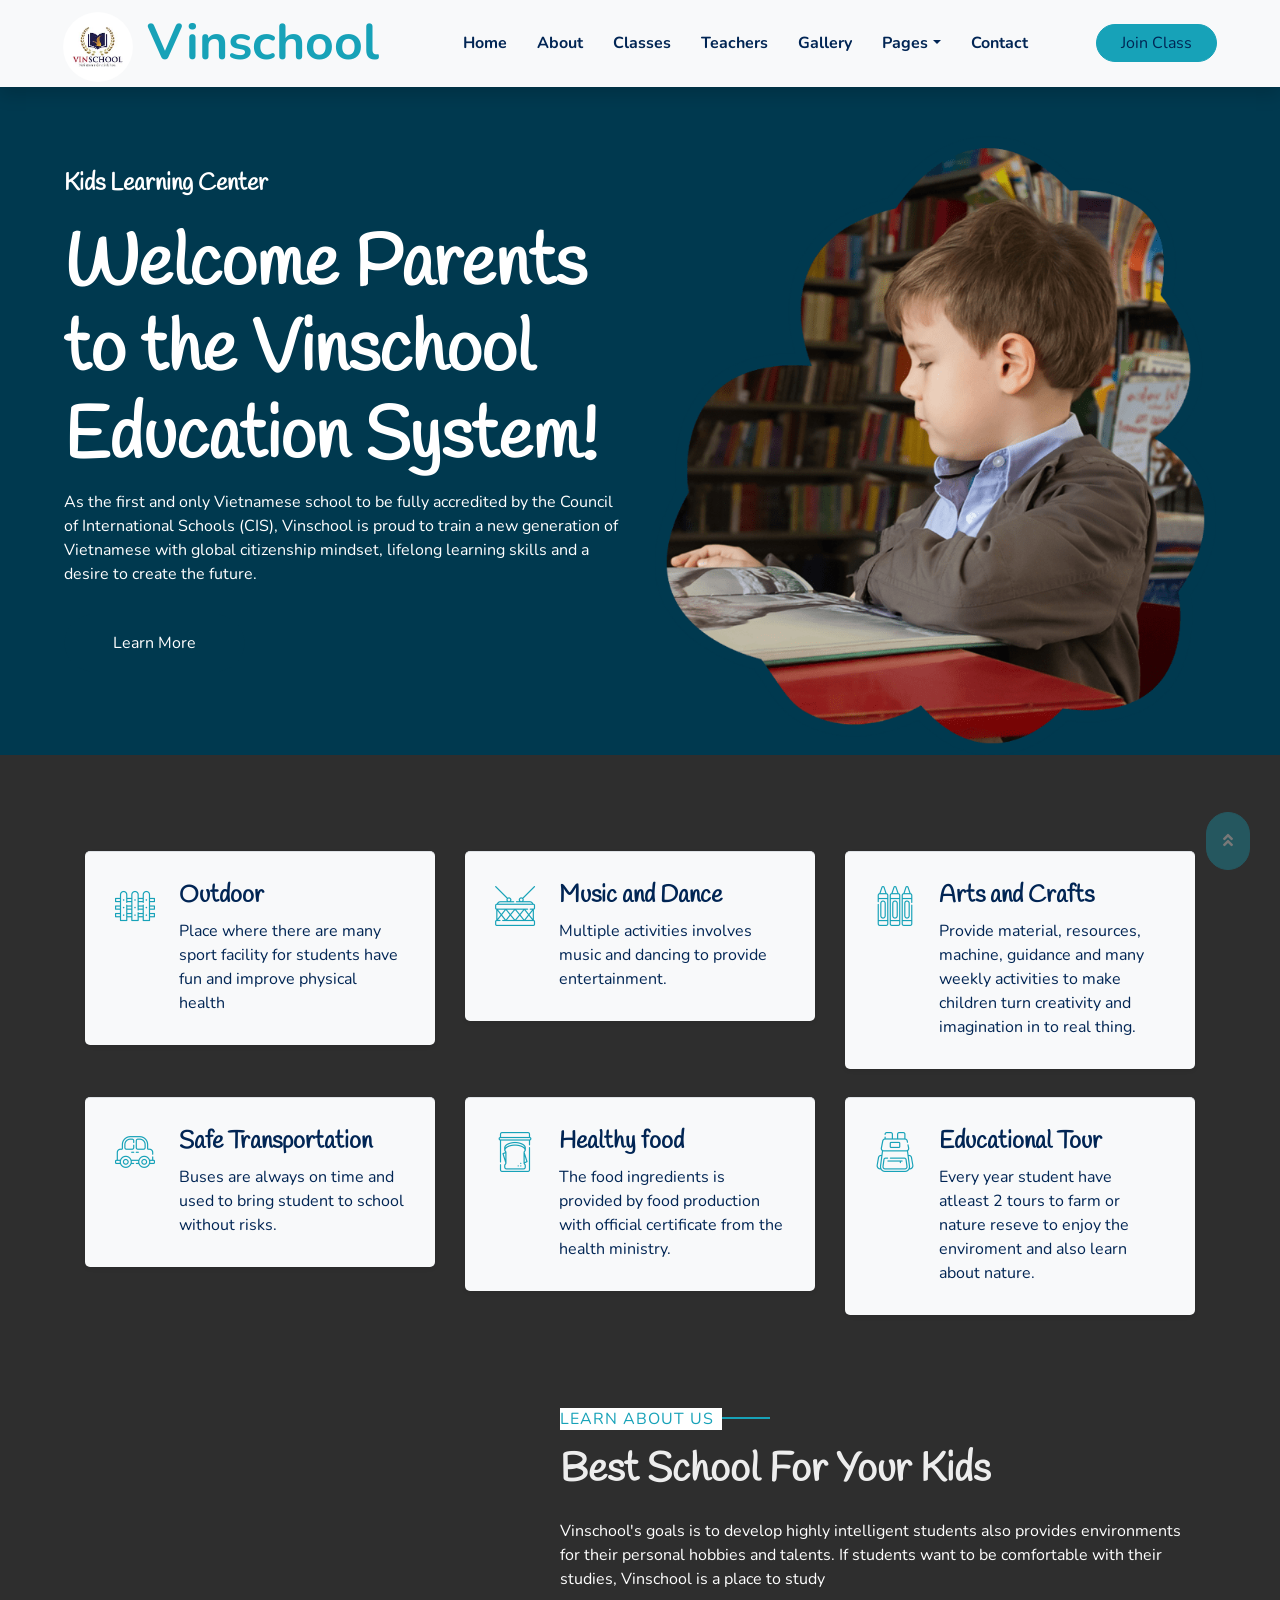
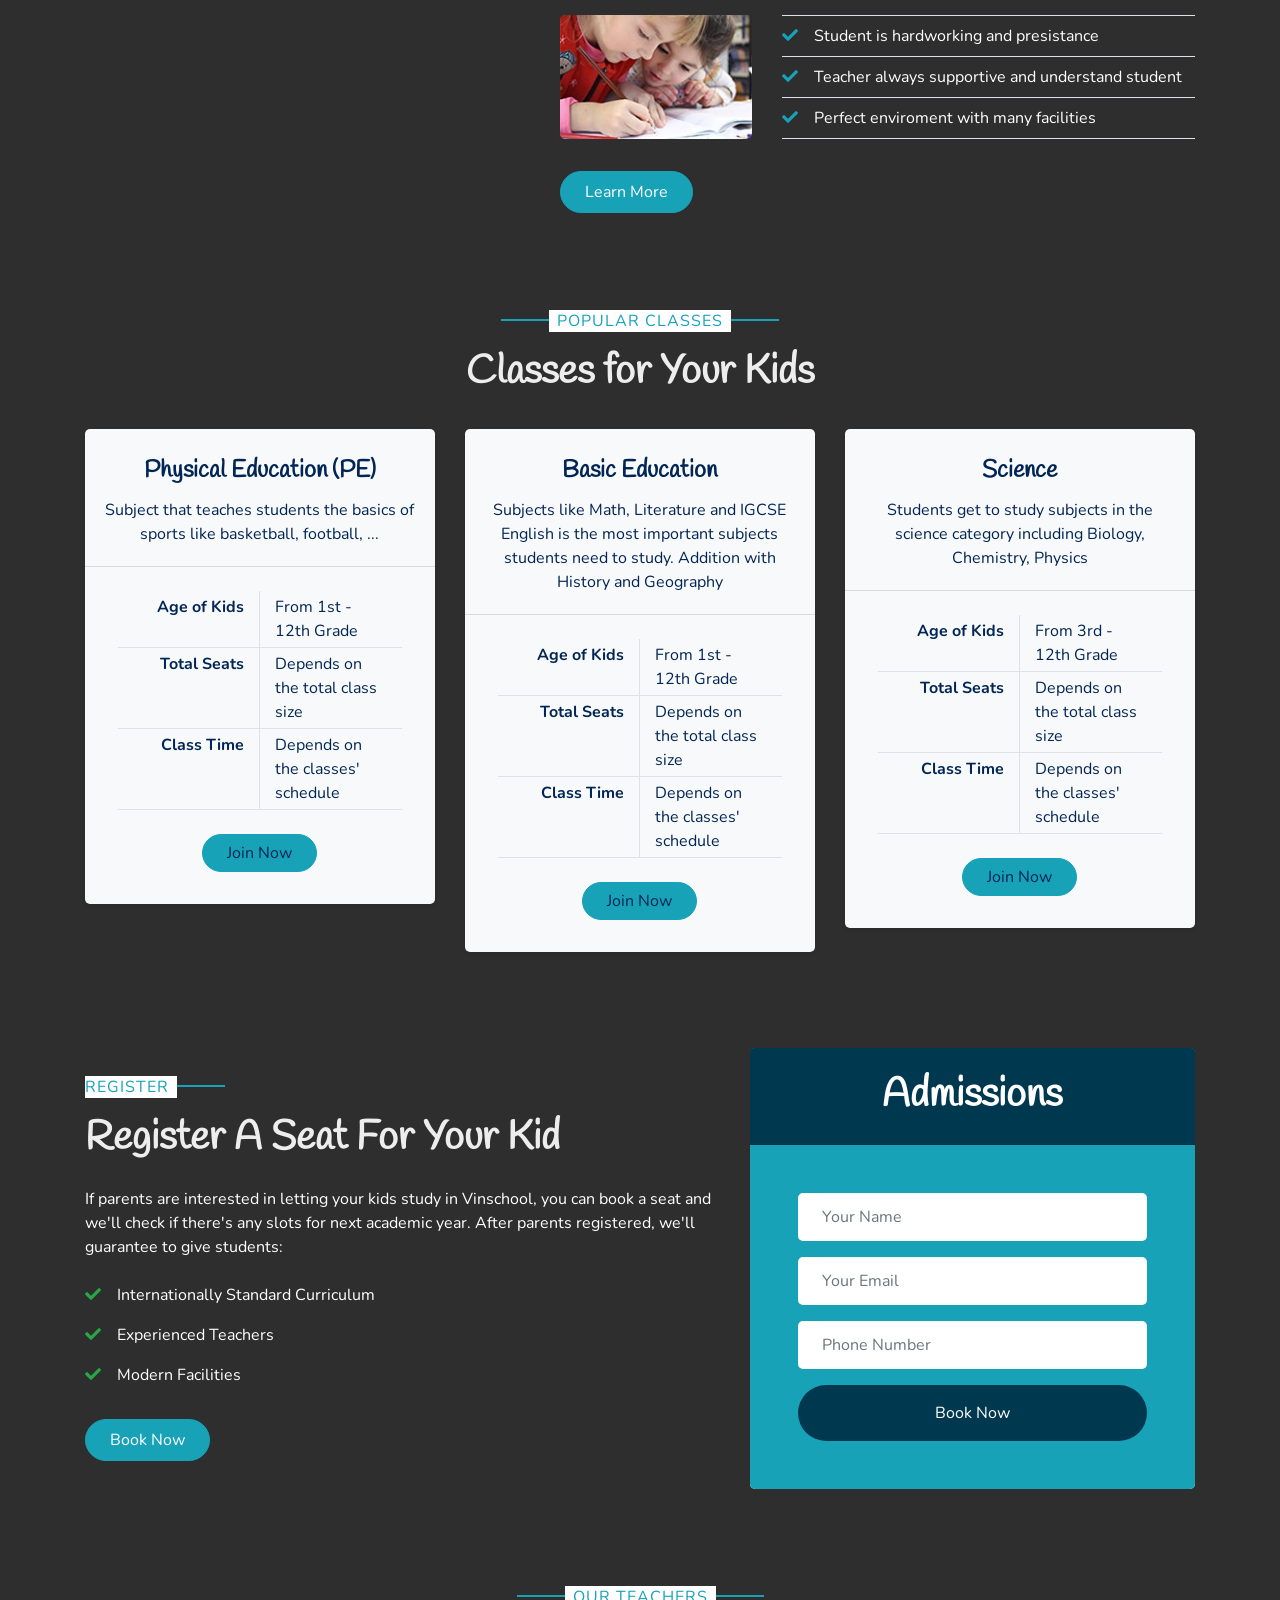
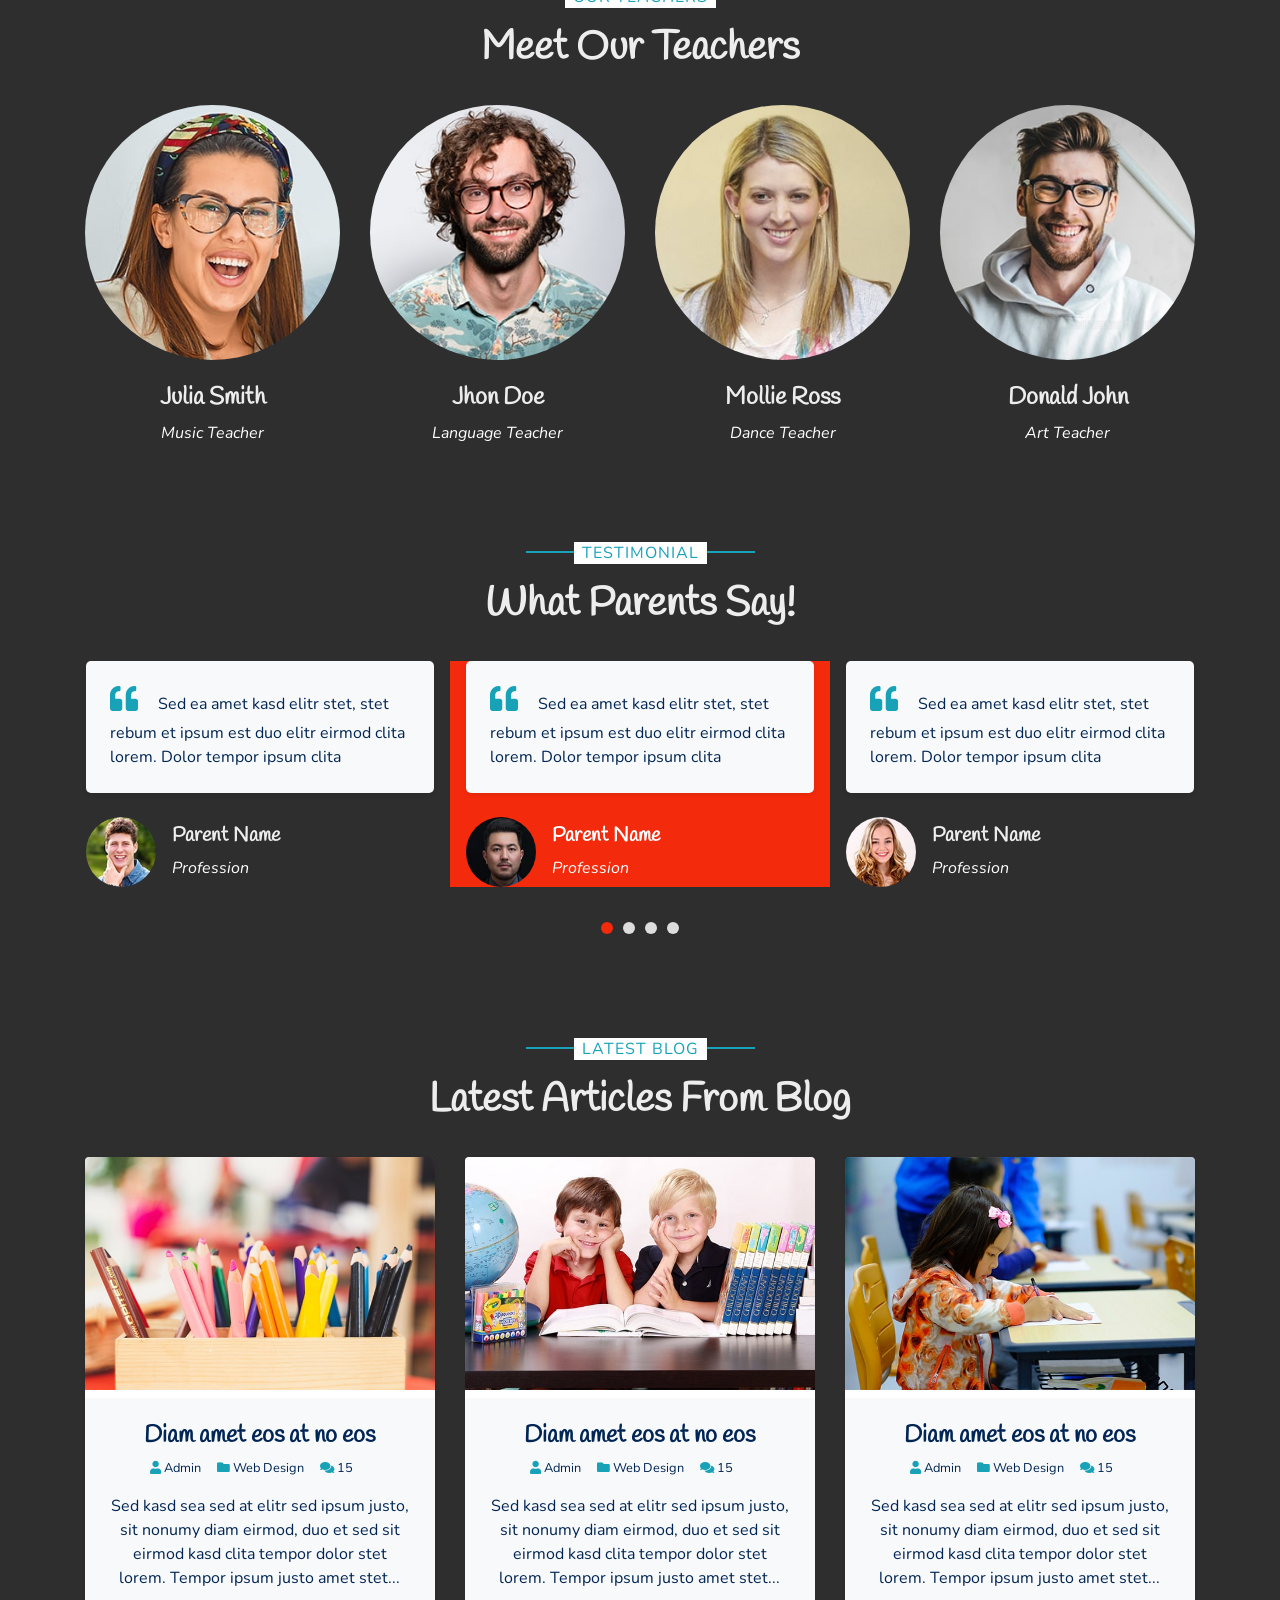
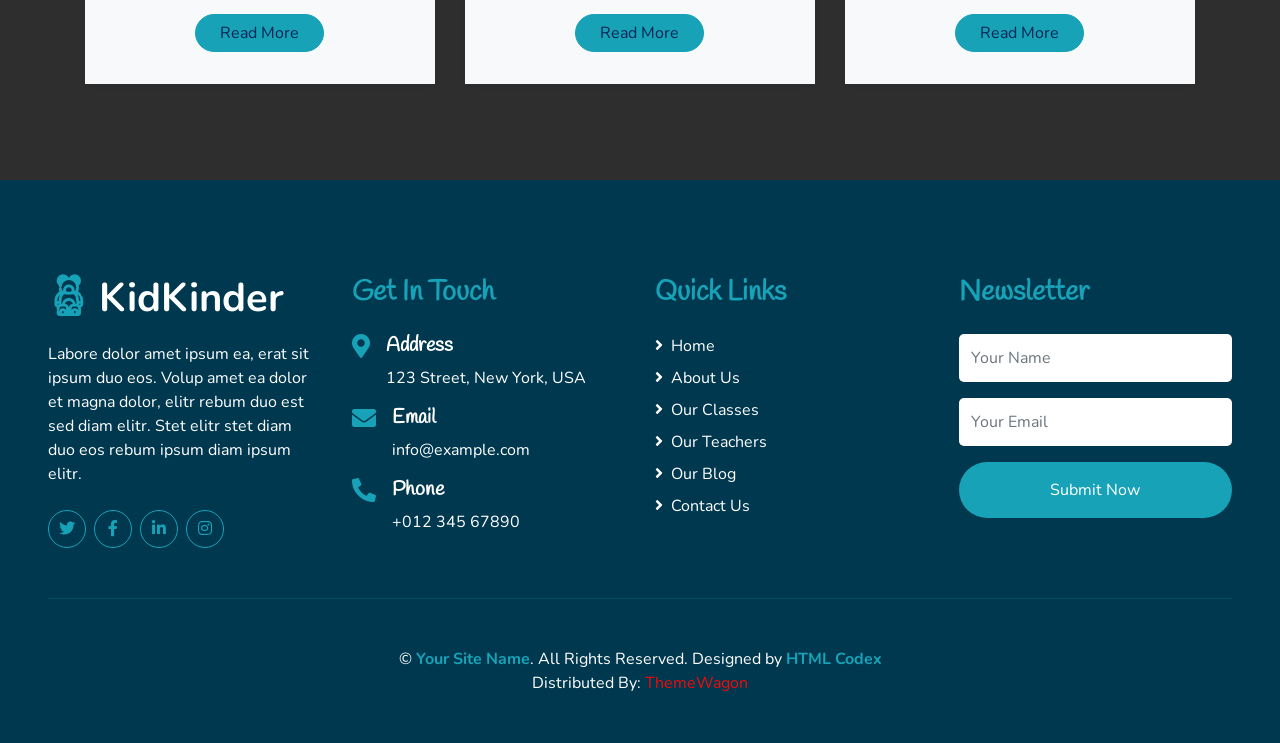
==== commit fe89520c: "Update index.html" ====
--- a/index.html
+++ b/index.html
@@ -2,31 +2,38 @@
 <html lang="en">
   <head>
     <meta charset="utf-8" />
-    <title>Vinschool - International K-12 Education System</title>
+    <title>Vinschool</title>
     <meta content="width=device-width, initial-scale=1.0" name="viewport" />
-    <meta content="Vinschool, K-12 Education, Cambridge Curriculum, International School Vietnam" name="keywords" />
-    <meta content="Vinschool: Vietnam's leading K-12 education system integrating Cambridge international standards with Vietnamese values" name="description" />
+    <meta content="Free HTML Templates" name="keywords" />
+    <meta content="Free HTML Templates" name="description" />
+
     <!-- Favicon -->
     <link href="img/favicon.ico" rel="icon" />
+
     <!-- Google Web Fonts -->
     <link rel="preconnect" href="https://fonts.gstatic.com" />
     <link
       href="https://fonts.googleapis.com/css2?family=Handlee&family=Nunito&display=swap"
       rel="stylesheet"
     />
+
     <!-- Font Awesome -->
     <link
       href="https://cdnjs.cloudflare.com/ajax/libs/font-awesome/5.10.0/css/all.min.css"
       rel="stylesheet"
     />
+
     <!-- Flaticon Font -->
     <link href="lib/flaticon/font/flaticon.css" rel="stylesheet" />
+
     <!-- Libraries Stylesheet -->
     <link href="lib/owlcarousel/assets/owl.carousel.min.css" rel="stylesheet" />
     <link href="lib/lightbox/css/lightbox.min.css" rel="stylesheet" />
+
     <!-- Customized Bootstrap Stylesheet -->
     <link href="css/style.css" rel="stylesheet" />
   </head>
+
   <body>
     <!-- Navbar Start -->
     <div class="container-fluid bg-light position-relative shadow">
@@ -56,7 +63,7 @@
           <div class="navbar-nav font-weight-bold mx-auto py-0">
             <a href="index.html" class="nav-item nav-link active">Home</a>
             <a href="about.html" class="nav-item nav-link">About</a>
-            <a href="class.html" class="nav-item nav-link">Programs</a>
+            <a href="class.html" class="nav-item nav-link">Classes</a>
             <a href="team.html" class="nav-item nav-link">Teachers</a>
             <a href="gallery.html" class="nav-item nav-link">Gallery</a>
             <div class="nav-item dropdown">
@@ -64,39 +71,43 @@
                 href="#"
                 class="nav-link dropdown-toggle"
                 data-toggle="dropdown"
-                >Information</a
+                >Pages</a
               >
               <div class="dropdown-menu rounded-0 m-0">
-                <a href="blog.html" class="dropdown-item">News</a>
-                <a href="single.html" class="dropdown-item">Events</a>
+                <a href="blog.html" class="dropdown-item">Blog Grid</a>
+                <a href="single.html" class="dropdown-item">Blog Detail</a>
               </div>
             </div>
             <a href="contact.html" class="nav-item nav-link">Contact</a>
           </div>
-          <a href="admissions.html" class="btn btn-primary px-4">Admissions</a>
+          <a href="" class="btn btn-primary px-4">Join Class</a>
         </div>
       </nav>
     </div>
     <!-- Navbar End -->
+
     <!-- Header Start -->
     <div class="container-fluid bg-secondary px-0 px-md-5 mb-5">
       <div class="row align-items-center px-3">
         <div class="col-lg-6 text-center text-lg-left">
-          <h4 class="text-white mb-4 mt-5 mt-lg-0">International K-12 Education</h4>
+          <h4 class="text-white mb-4 mt-5 mt-lg-0">Kids Learning Center</h4>
           <h1 class="display-3 font-weight-bold text-white">
-            Welcome to Vinschool Education System
+           Welcome Parents to the Vinschool Education System!
           </h1>
           <p class="text-white mb-4">
-            As Vietnam's largest K-12 education system and the first fully accredited by the Council of International Schools (CIS), Vinschool nurtures global citizens with a strong Vietnamese identity, critical thinking, and lifelong learning skills.<grok-card data-id="2a0a06" data-type="citation_card"></grok-card><grok-card data-id="f1ce8b" data-type="citation_card"></grok-card>
+            As the first and only Vietnamese school to be fully accredited by the Council of International Schools (CIS),
+            Vinschool is proud to train a new generation of Vietnamese with global citizenship mindset,
+            lifelong learning skills and a desire to create the future.
           </p>
           <a href="" class="btn btn-secondary mt-1 py-3 px-5">Learn More</a>
         </div>
         <div class="col-lg-6 text-center text-lg-right">
-          <img class="img-fluid mt-5" src="img/header.png" alt="Vinschool Students Learning" />
+          <img class="img-fluid mt-5" src="img/header.png" alt="" />
         </div>
       </div>
     </div>
     <!-- Header End -->
+
     <!-- Facilities Start -->
     <div class="container-fluid pt-5">
       <div class="container pb-3">
@@ -110,9 +121,9 @@
                 class="flaticon-050-fence h1 font-weight-normal text-primary mb-3"
               ></i>
               <div class="pl-4">
-                <h4>Modern Campuses</h4>
+                <h4>Outdoor </h4>
                 <p class="m-0">
-                  State-of-the-art facilities including smart classrooms, ICT labs, and green spaces across 54 campuses nationwide.<grok-card data-id="618b11" data-type="citation_card"></grok-card>
+                  Place where there are many sport facility for students have fun and improve physical health
                 </p>
               </div>
             </div>
@@ -126,9 +137,9 @@
                 class="flaticon-022-drum h1 font-weight-normal text-primary mb-3"
               ></i>
               <div class="pl-4">
-                <h4>Arts & Music Studios</h4>
+                <h4>Music and Dance</h4>
                 <p class="m-0">
-                  Dedicated studios for music, dance, and arts to nurture creativity and talents.
+                  Multiple activities involves music and dancing to provide entertainment.
                 </p>
               </div>
             </div>
@@ -142,9 +153,11 @@
                 class="flaticon-030-crayons h1 font-weight-normal text-primary mb-3"
               ></i>
               <div class="pl-4">
-                <h4>STEM & ICT Labs</h4>
+                <h4>Arts and Crafts</h4>
                 <p class="m-0">
-                  Advanced labs for science, technology, AI, and robotics to foster innovation.
+                  Provide material, resources, machine,
+                  guidance and many weekly activities to make children turn creativity 
+                  and imagination in to real thing.
                 </p>
               </div>
             </div>
@@ -160,7 +173,7 @@
               <div class="pl-4">
                 <h4>Safe Transportation</h4>
                 <p class="m-0">
-                  Reliable bus services ensuring safe and timely pick-up and drop-off for students.
+                  Buses are always on time and used to bring student to school without risks.
                 </p>
               </div>
             </div>
@@ -174,9 +187,10 @@
                 class="flaticon-025-sandwich h1 font-weight-normal text-primary mb-3"
               ></i>
               <div class="pl-4">
-                <h4>Healthy Nutrition</h4>
+                <h4>Healthy food</h4>
                 <p class="m-0">
-                  Nutritious meals prepared with certified ingredients to support student health.
+                 The food ingredients is provided by food production with
+                 official certificate from the health ministry.
                 </p>
               </div>
             </div>
@@ -190,9 +204,10 @@
                 class="flaticon-047-backpack h1 font-weight-normal text-primary mb-3"
               ></i>
               <div class="pl-4">
-                <h4>Educational Excursions</h4>
+                <h4>Educational Tour</h4>
                 <p class="m-0">
-                  Annual trips to farms, nature reserves, and cultural sites for experiential learning.
+                  Every year student have atleast 2 tours to 
+                  farm or nature reseve to enjoy the enviroment and also learn about nature.
                 </p>
               </div>
             </div>
@@ -200,7 +215,8 @@
         </div>
       </div>
     </div>
-    <!-- Facilities End -->
+    <!-- Facilities Start -->
+
     <!-- About Start -->
     <div class="container-fluid py-5">
       <div class="container">
@@ -209,30 +225,36 @@
             <img
               class="img-fluid rounded mb-5 mb-lg-0"
               src="https://encrypted-tbn0.gstatic.com/images?q=tbn:ANd9GcSNu0EnSLY5NDWrJdhDc7tfnS2UCFwqHIj5aQ&s"
-              alt="Vinschool Students"
+              alt=""
             />
           </div>
           <div class="col-lg-7">
             <p class="section-title pr-5">
               <span class="pr-2">Learn About Us</span>
             </p>
-            <h1 class="mb-4">Best Education for Global Citizens</h1>
+            <h1 class="mb-4">Best School For Your Kids</h1>
             <p>
-              Founded in 2013, Vinschool is Vietnam's largest K-12 system with 54 campuses serving nearly 48,000 students. We integrate Cambridge international curriculum with Vietnamese values to develop critical thinking, leadership, and cultural pride.<grok-card data-id="38233e" data-type="citation_card"></grok-card>
+               Vinschool's goals is to develop highly intelligent students also provides environments
+               for their personal hobbies and talents. 
+               If students want to be comfortable with their studies, Vinschool is a place to study
             </p>
             <div class="row pt-2 pb-4">
               <div class="col-6 col-md-4">
-                <img class="img-fluid rounded" src="img/about-2.jpg" alt="Vinschool Classroom" />
+                <img class="img-fluid rounded" src="img/about-2.jpg" alt="" />
               </div>
               <div class="col-6 col-md-8">
                 <ul class="list-inline m-0">
                   <li class="py-2 border-top border-bottom">
-                    <i class="fa fa-check text-primary mr-3"></i>CIS Accredited & Cambridge Certified
+                    <i class="fa fa-check text-primary mr-3"></i>Student is hardworking
+                    and presistance
                   </li>
                   <li class="py-2 border-bottom">
-                    <i class="fa fa-check text-primary mr-3"></i>Expert Teachers Trained Internationally
+                    <i class="fa fa-check text-primary mr-3"></i>Teacher always supportive
+                    and understand student
                   </li>
-                  <li class="fa fa-check text-primary mr-3"></i>State-of-the-Art Facilities & GATE Center for Talents
+                  <li class="py-2 border-bottom">
+                    <i class="fa fa-check text-primary mr-3"></i>Perfect enviroment with
+                    many facilities
                   </li>
                 </ul>
               </div>
@@ -243,163 +265,150 @@
       </div>
     </div>
     <!-- About End -->
+
     <!-- Class Start -->
     <div class="container-fluid pt-5">
       <div class="container">
         <div class="text-center pb-2">
           <p class="section-title px-5">
-            <span class="px-2">Our Programs</span>
+            <span class="px-2">Popular Classes</span>
           </p>
-          <h1 class="mb-4">Comprehensive K-12 Curriculum</h1>
+          <h1 class="mb-4">Classes for Your Kids</h1>
         </div>
         <div class="row">
           <div class="col-lg-4 mb-5">
             <div class="card border-0 bg-light shadow-sm pb-2">
-              <img class="card-img-top mb-2" src="img/class-1.jpg" alt="Preschool Program" />
+              <img class="card-img-top mb-2" src="https://vinschool.edu.vn/wp-content/uploads/2024/06/18/Sportweek-Bong-ro-2.jpg" alt="" />
               <div class="card-body text-center">
-                <h4 class="card-title">Preschool (IPC & Cambridge Stage 1)</h4>
+                <h4 class="card-title">Physical Education (PE)</h4>
                 <p class="card-text">
-                  Play-based learning with ESL, fostering emotional, social, and cognitive development for ages 1-6.
+                  Subject that teaches students the basics of sports like basketball, football, ...
                 </p>
               </div>
               <div class="card-footer bg-transparent py-4 px-5">
                 <div class="row border-bottom">
                   <div class="col-6 py-1 text-right border-right">
-                    <strong>Age Group</strong>
-                  </div>
-                  <div class="col-6 py-1">1 - 6 Years</div>
+                    <strong>Age of Kids</strong>
+                  </div>
+                  <div class="col-6 py-1">From 1st - 12th Grade</div>
                 </div>
                 <div class="row border-bottom">
                   <div class="col-6 py-1 text-right border-right">
-                    <strong>Class Size</strong>
-                  </div>
-                  <div class="col-6 py-1">20-25 Students</div>
+                    <strong>Total Seats</strong>
+                  </div>
+                  <div class="col-6 py-1">Depends on the total class size</div>
                 </div>
                 <div class="row border-bottom">
                   <div class="col-6 py-1 text-right border-right">
-                    <strong>Focus</strong>
-                  </div>
-                  <div class="col-6 py-1">Holistic Development</div>
-                </div>
-                <div class="row">
-                  <div class="col-6 py-1 text-right border-right">
-                    <strong>Program</strong>
-                  </div>
-                  <div class="col-6 py-1">Standard / Advanced</div>
-                </div>
-              </div>
-              <a href="" class="btn btn-primary px-4 mx-auto mb-4">Enroll Now</a>
+                    <strong>Class Time</strong>
+                  </div>
+                  <div class="col-6 py-1">Depends on the classes' schedule</div>
+                </div>
+              </div>
+              <a href="" class="btn btn-primary px-4 mx-auto mb-4">Join Now</a>
             </div>
           </div>
           <div class="col-lg-4 mb-5">
             <div class="card border-0 bg-light shadow-sm pb-2">
-              <img class="card-img-top mb-2" src="img/class-2.jpg" alt="Primary Program" />
+              <img class="card-img-top mb-2" src="https://ngoquocdung.com/wp-content/uploads/2021/05/he-dao-tao-pho-thong-vinschool.png" alt="" />
               <div class="card-body text-center">
-                <h4 class="card-title">Primary (Cambridge Integrated)</h4>
+                <h4 class="card-title">Basic Education</h4>
                 <p class="card-text">
-                  Bilingual program blending MoET and Cambridge, emphasizing STEM, ESL, and project-based learning.
+                 Subjects like Math, Literature and IGCSE English is the most important subjects
+                 students need to study. Addition with History and Geography
                 </p>
               </div>
               <div class="card-footer bg-transparent py-4 px-5">
                 <div class="row border-bottom">
                   <div class="col-6 py-1 text-right border-right">
-                    <strong>Age Group</strong>
-                  </div>
-                  <div class="col-6 py-1">6 - 11 Years</div>
+                    <strong>Age of Kids</strong>
+                  </div>
+                  <div class="col-6 py-1">From 1st - 12th Grade</div>
                 </div>
                 <div class="row border-bottom">
                   <div class="col-6 py-1 text-right border-right">
-                    <strong>Class Size</strong>
-                  </div>
-                  <div class="col-6 py-1">25-30 Students</div>
+                    <strong>Total Seats</strong>
+                  </div>
+                  <div class="col-6 py-1">Depends on the total class size</div>
                 </div>
                 <div class="row border-bottom">
                   <div class="col-6 py-1 text-right border-right">
-                    <strong>Focus</strong>
-                  </div>
-                  <div class="col-6 py-1">Critical Thinking</div>
-                </div>
-                <div class="row">
-                  <div class="col-6 py-1 text-right border-right">
-                    <strong>Program</strong>
-                  </div>
-                  <div class="col-6 py-1">Standard / Cambridge</div>
-                </div>
-              </div>
-              <a href="" class="btn btn-primary px-4 mx-auto mb-4">Enroll Now</a>
+                    <strong>Class Time</strong>
+                  </div>
+                  <div class="col-6 py-1">Depends on the classes' schedule</div>
+                </div>
+              </div>
+              <a href="" class="btn btn-primary px-4 mx-auto mb-4">Join Now</a>
             </div>
           </div>
           <div class="col-lg-4 mb-5">
             <div class="card border-0 bg-light shadow-sm pb-2">
-              <img class="card-img-top mb-2" src="img/class-3.jpg" alt="Secondary Program" />
+              <img class="card-img-top mb-2" src="https://vinschool.edu.vn/wp-content/uploads/2023/11/28/Cambridge-2.jpg" alt="" />
               <div class="card-body text-center">
-                <h4 class="card-title">Secondary & High School (IGCSE/A-Level)</h4>
+                <h4 class="card-title">Science</h4>
                 <p class="card-text">
-                  Advanced tracks with AI, economics, and global citizenship; preparation for top universities.
+                  Students get to study subjects in the science category 
+                  including Biology, Chemistry, Physics
                 </p>
               </div>
               <div class="card-footer bg-transparent py-4 px-5">
                 <div class="row border-bottom">
                   <div class="col-6 py-1 text-right border-right">
-                    <strong>Age Group</strong>
-                  </div>
-                  <div class="col-6 py-1">11 - 18 Years</div>
+                    <strong>Age of Kids</strong>
+                  </div>
+                  <div class="col-6 py-1">From 3rd - 12th Grade</div>
                 </div>
                 <div class="row border-bottom">
                   <div class="col-6 py-1 text-right border-right">
-                    <strong>Class Size</strong>
-                  </div>
-                  <div class="col-6 py-1">25-30 Students</div>
+                    <strong>Total Seats</strong>
+                  </div>
+                  <div class="col-6 py-1">Depends on the total class size</div>
                 </div>
                 <div class="row border-bottom">
                   <div class="col-6 py-1 text-right border-right">
-                    <strong>Focus</strong>
-                  </div>
-                  <div class="col-6 py-1">University Prep</div>
-                </div>
-                <div class="row">
-                  <div class="col-6 py-1 text-right border-right">
-                    <strong>Program</strong>
-                  </div>
-                  <div class="col-6 py-1">Advanced / Cambridge</div>
-                </div>
-              </div>
-              <a href="" class="btn btn-primary px-4 mx-auto mb-4">Enroll Now</a>
+                    <strong>Class Time</strong>
+                  </div>
+                  <div class="col-6 py-1">Depends on the classes' schedule</div>
+                </div>
+              </div>
+              <a href="" class="btn btn-primary px-4 mx-auto mb-4">Join Now</a>
             </div>
           </div>
         </div>
       </div>
     </div>
     <!-- Class End -->
+
     <!-- Registration Start -->
     <div class="container-fluid py-5">
       <div class="container">
         <div class="row align-items-center">
           <div class="col-lg-7 mb-5 mb-lg-0">
             <p class="section-title pr-5">
-              <span class="pr-2">Admissions</span>
+              <span class="pr-2">Register</span>
             </p>
-            <h1 class="mb-4">Enroll Your Child Today</h1>
+            <h1 class="mb-4">Register A Seat For Your Kid</h1>
             <p>
-              Join Vietnam's leading international K-12 system. Experience CIS-accredited education with Cambridge integration, expert faculty, and holistic development.
+              If parents are interested in letting your kids study in Vinschool, you can book a seat
+              and we'll check if there's any slots for next academic year. After parents registered, we'll guarantee to give students:
             </p>
             <ul class="list-inline m-0">
               <li class="py-2">
-                <i class="fa fa-check text-success mr-3"></i>Personalized Learning Pathways
+                <i class="fa fa-check text-success mr-3"></i>Internationally Standard Curriculum
               </li>
               <li class="py-2">
-                <i class="fa fa-check text-success mr-3"></i>GATE Center for Gifted Students
+                <i class="fa fa-check text-success mr-3"></i>Experienced Teachers
               </li>
               <li class="py-2">
-                <i class="fa fa-check text-success mr-3"></i>Wellbeing & Global Citizenship Focus
+                <i class="fa fa-check text-success mr-3"></i>Modern Facilities
               </li>
             </ul>
-            <a href="" class="btn btn-primary mt-4 py-2 px-4">Apply Now</a>
+            <a href="" class="btn btn-primary mt-4 py-2 px-4">Book Now</a>
           </div>
           <div class="col-lg-5">
             <div class="card border-0">
               <div class="card-header bg-secondary text-center p-4">
-                <h1 class="text-white m-0">Admissions Inquiry</h1>
+                <h1 class="text-white m-0">Admissions</h1>
               </div>
               <div class="card-body rounded-bottom bg-primary p-5">
                 <form>
@@ -407,7 +416,7 @@
                     <input
                       type="text"
                       class="form-control border-0 p-4"
-                      placeholder="Parent Name"
+                      placeholder="Your Name"
                       required="required"
                     />
                   </div>
@@ -415,27 +424,24 @@
                     <input
                       type="email"
                       class="form-control border-0 p-4"
-                      placeholder="Email Address"
+                      placeholder="Your Email"
                       required="required"
                     />
                   </div>
                   <div class="form-group">
-                    <select
-                      class="custom-select border-0 px-4"
-                      style="height: 47px"
-                    >
-                      <option selected>Select Program</option>
-                      <option value="1">Preschool</option>
-                      <option value="2">Primary</option>
-                      <option value="3">Secondary</option>
-                    </select>
+                    <input
+                      type="number"
+                      class="form-control border-0 p-4"
+                      placeholder="Phone Number"
+                      required="required"
+                    />
                   </div>
                   <div>
                     <button
                       class="btn btn-secondary btn-block border-0 py-3"
                       type="submit"
                     >
-                      Submit Inquiry
+                      Book Now
                     </button>
                   </div>
                 </form>
@@ -446,14 +452,15 @@
       </div>
     </div>
     <!-- Registration End -->
+
     <!-- Team Start -->
     <div class="container-fluid pt-5">
       <div class="container">
         <div class="text-center pb-2">
           <p class="section-title px-5">
-            <span class="px-2">Our Faculty</span>
+            <span class="px-2">Our Teachers</span>
           </p>
-          <h1 class="mb-4">Expert International Teachers</h1>
+          <h1 class="mb-4">Meet Our Teachers</h1>
         </div>
         <div class="row">
           <div class="col-md-6 col-lg-3 text-center team mb-5">
@@ -461,7 +468,7 @@
               class="position-relative overflow-hidden mb-4"
               style="border-radius: 100%"
             >
-              <img class="img-fluid w-100" src="img/team-1.jpg" alt="Preschool Teacher" />
+              <img class="img-fluid w-100" src="img/team-1.jpg" alt="" />
               <div
                 class="team-social d-flex align-items-center justify-content-center w-100 h-100 position-absolute"
               >
@@ -469,6 +476,12 @@
                   class="btn btn-outline-light text-center mr-2 px-0"
                   style="width: 38px; height: 38px"
                   href="#"
+                  ><i class="fab fa-twitter"></i
+                ></a>
+                <a
+                  class="btn btn-outline-light text-center mr-2 px-0"
+                  style="width: 38px; height: 38px"
+                  href="#"
                   ><i class="fab fa-facebook-f"></i
                 ></a>
                 <a
@@ -479,15 +492,15 @@
                 ></a>
               </div>
             </div>
-            <h4>Ms. Nguyen Thi Lan</h4>
-            <i>Preschool Lead Teacher</i>
+            <h4>Julia Smith</h4>
+            <i>Music Teacher</i>
           </div>
           <div class="col-md-6 col-lg-3 text-center team mb-5">
             <div
               class="position-relative overflow-hidden mb-4"
               style="border-radius: 100%"
             >
-              <img class="img-fluid w-100" src="img/team-2.jpg" alt="English Teacher" />
+              <img class="img-fluid w-100" src="img/team-2.jpg" alt="" />
               <div
                 class="team-social d-flex align-items-center justify-content-center w-100 h-100 position-absolute"
               >
@@ -495,6 +508,12 @@
                   class="btn btn-outline-light text-center mr-2 px-0"
                   style="width: 38px; height: 38px"
                   href="#"
+                  ><i class="fab fa-twitter"></i
+                ></a>
+                <a
+                  class="btn btn-outline-light text-center mr-2 px-0"
+                  style="width: 38px; height: 38px"
+                  href="#"
                   ><i class="fab fa-facebook-f"></i
                 ></a>
                 <a
@@ -505,15 +524,15 @@
                 ></a>
               </div>
             </div>
-            <h4>Mr. John Smith</h4>
-            <i>ESL & Cambridge Coordinator</i>
+            <h4>Jhon Doe</h4>
+            <i>Language Teacher</i>
           </div>
           <div class="col-md-6 col-lg-3 text-center team mb-5">
             <div
               class="position-relative overflow-hidden mb-4"
               style="border-radius: 100%"
             >
-              <img class="img-fluid w-100" src="img/team-3.jpg" alt="STEM Teacher" />
+              <img class="img-fluid w-100" src="img/team-3.jpg" alt="" />
               <div
                 class="team-social d-flex align-items-center justify-content-center w-100 h-100 position-absolute"
               >
@@ -521,6 +540,12 @@
                   class="btn btn-outline-light text-center mr-2 px-0"
                   style="width: 38px; height: 38px"
                   href="#"
+                  ><i class="fab fa-twitter"></i
+                ></a>
+                <a
+                  class="btn btn-outline-light text-center mr-2 px-0"
+                  style="width: 38px; height: 38px"
+                  href="#"
                   ><i class="fab fa-facebook-f"></i
                 ></a>
                 <a
@@ -531,15 +556,15 @@
                 ></a>
               </div>
             </div>
-            <h4>Ms. Tran Thi Mai</h4>
-            <i>STEM & AI Program Lead</i>
+            <h4>Mollie Ross</h4>
+            <i>Dance Teacher</i>
           </div>
           <div class="col-md-6 col-lg-3 text-center team mb-5">
             <div
               class="position-relative overflow-hidden mb-4"
               style="border-radius: 100%"
             >
-              <img class="img-fluid w-100" src="img/team-4.jpg" alt="High School Teacher" />
+              <img class="img-fluid w-100" src="img/team-4.jpg" alt="" />
               <div
                 class="team-social d-flex align-items-center justify-content-center w-100 h-100 position-absolute"
               >
@@ -547,6 +572,12 @@
                   class="btn btn-outline-light text-center mr-2 px-0"
                   style="width: 38px; height: 38px"
                   href="#"
+                  ><i class="fab fa-twitter"></i
+                ></a>
+                <a
+                  class="btn btn-outline-light text-center mr-2 px-0"
+                  style="width: 38px; height: 38px"
+                  href="#"
                   ><i class="fab fa-facebook-f"></i
                 ></a>
                 <a
@@ -557,92 +588,97 @@
                 ></a>
               </div>
             </div>
-            <h4>Mr. David Lee</h4>
-            <i>IGCSE/A-Level Sciences</i>
+            <h4>Donald John</h4>
+            <i>Art Teacher</i>
           </div>
         </div>
       </div>
     </div>
     <!-- Team End -->
+
     <!-- Testimonial Start -->
     <div class="container-fluid py-5">
       <div class="container p-0">
         <div class="text-center pb-2">
           <p class="section-title px-5">
-            <span class="px-2">Testimonials</span>
+            <span class="px-2">Testimonial</span>
           </p>
-          <h1 class="mb-4">What Parents Say</h1>
+          <h1 class="mb-4">What Parents Say!</h1>
         </div>
         <div class="owl-carousel testimonial-carousel">
           <div class="testimonial-item px-3">
             <div class="bg-light shadow-sm rounded mb-4 p-4">
               <h3 class="fas fa-quote-left text-primary mr-3"></h3>
-              Vinschool has transformed my child's learning. The international curriculum and dedicated teachers have built confidence and global awareness.
+              Sed ea amet kasd elitr stet, stet rebum et ipsum est duo elitr
+              eirmod clita lorem. Dolor tempor ipsum clita
             </div>
             <div class="d-flex align-items-center">
               <img
                 class="rounded-circle"
                 src="img/testimonial-1.jpg"
                 style="width: 70px; height: 70px"
-                alt="Parent"
+                alt="Image"
               />
               <div class="pl-3">
-                <h5>Mrs. Pham Thi Lan</h5>
-                <i>Parent of Primary Student</i>
+                <h5>Parent Name</h5>
+                <i>Profession</i>
               </div>
             </div>
           </div>
           <div class="testimonial-item px-3">
             <div class="bg-light shadow-sm rounded mb-4 p-4">
               <h3 class="fas fa-quote-left text-primary mr-3"></h3>
-              The GATE Center nurtured my son's talents in STEM. He's now excelling in national competitions thanks to Vinschool.
+              Sed ea amet kasd elitr stet, stet rebum et ipsum est duo elitr
+              eirmod clita lorem. Dolor tempor ipsum clita
             </div>
             <div class="d-flex align-items-center">
               <img
                 class="rounded-circle"
                 src="img/testimonial-2.jpg"
                 style="width: 70px; height: 70px"
-                alt="Parent"
+                alt="Image"
               />
               <div class="pl-3">
-                <h5>Mr. Nguyen Van Hung</h5>
-                <i>Parent of Secondary Student</i>
+                <h5>Parent Name</h5>
+                <i>Profession</i>
               </div>
             </div>
           </div>
           <div class="testimonial-item px-3">
             <div class="bg-light shadow-sm rounded mb-4 p-4">
               <h3 class="fas fa-quote-left text-primary mr-3"></h3>
-              Bilingual education and wellbeing focus have helped my daughter thrive emotionally and academically.
+              Sed ea amet kasd elitr stet, stet rebum et ipsum est duo elitr
+              eirmod clita lorem. Dolor tempor ipsum clita
             </div>
             <div class="d-flex align-items-center">
               <img
                 class="rounded-circle"
                 src="img/testimonial-3.jpg"
                 style="width: 70px; height: 70px"
-                alt="Parent"
+                alt="Image"
               />
               <div class="pl-3">
-                <h5>Ms. Le Thi Mai</h5>
-                <i>Parent of Preschooler</i>
+                <h5>Parent Name</h5>
+                <i>Profession</i>
               </div>
             </div>
           </div>
           <div class="testimonial-item px-3">
             <div class="bg-light shadow-sm rounded mb-4 p-4">
               <h3 class="fas fa-quote-left text-primary mr-3"></h3>
-              Vinschool prepared my children for top universities with critical thinking and leadership skills.
+              Sed ea amet kasd elitr stet, stet rebum et ipsum est duo elitr
+              eirmod clita lorem. Dolor tempor ipsum clita
             </div>
             <div class="d-flex align-items-center">
               <img
                 class="rounded-circle"
                 src="img/testimonial-4.jpg"
                 style="width: 70px; height: 70px"
-                alt="Parent"
+                alt="Image"
               />
               <div class="pl-3">
-                <h5>Dr. Tran Minh Ho</h5>
-                <i>Parent of High School Students</i>
+                <h5>Parent Name</h5>
+                <i>Profession</i>
               </div>
             </div>
           </div>
@@ -650,34 +686,37 @@
       </div>
     </div>
     <!-- Testimonial End -->
+
     <!-- Blog Start -->
     <div class="container-fluid pt-5">
       <div class="container">
         <div class="text-center pb-2">
           <p class="section-title px-5">
-            <span class="px-2">Latest News</span>
+            <span class="px-2">Latest Blog</span>
           </p>
-          <h1 class="mb-4">Recent Updates from Vinschool</h1>
+          <h1 class="mb-4">Latest Articles From Blog</h1>
         </div>
         <div class="row pb-3">
           <div class="col-lg-4 mb-4">
             <div class="card border-0 shadow-sm mb-2">
-              <img class="card-img-top mb-2" src="img/blog-1.jpg" alt="Wellbeing Initiatives" />
+              <img class="card-img-top mb-2" src="img/blog-1.jpg" alt="" />
               <div class="card-body bg-light text-center p-4">
-                <h4 class="">Wellbeing Initiatives 2025-2026 Launched</h4>
+                <h4 class="">Diam amet eos at no eos</h4>
                 <div class="d-flex justify-content-center mb-3">
                   <small class="mr-3"
-                    ><i class="fa fa-user text-primary"></i> Vinschool</small
+                    ><i class="fa fa-user text-primary"></i> Admin</small
                   >
                   <small class="mr-3"
-                    ><i class="fa fa-folder text-primary"></i> Wellbeing</small
+                    ><i class="fa fa-folder text-primary"></i> Web Design</small
                   >
                   <small class="mr-3"
-                    ><i class="fa fa-comments text-primary"></i> 45</small
+                    ><i class="fa fa-comments text-primary"></i> 15</small
                   >
                 </div>
                 <p>
-                  Over 5,500 student-led initiatives under the theme “Wellbeing for Thriving Minds”.<grok-card data-id="35e792" data-type="citation_card"></grok-card>
+                  Sed kasd sea sed at elitr sed ipsum justo, sit nonumy diam
+                  eirmod, duo et sed sit eirmod kasd clita tempor dolor stet
+                  lorem. Tempor ipsum justo amet stet...
                 </p>
                 <a href="" class="btn btn-primary px-4 mx-auto my-2"
                   >Read More</a
@@ -687,22 +726,24 @@
           </div>
           <div class="col-lg-4 mb-4">
             <div class="card border-0 shadow-sm mb-2">
-              <img class="card-img-top mb-2" src="img/blog-2.jpg" alt="AI Curriculum" />
+              <img class="card-img-top mb-2" src="img/blog-2.jpg" alt="" />
               <div class="card-body bg-light text-center p-4">
-                <h4 class="">AI Integrated from Kindergarten</h4>
+                <h4 class="">Diam amet eos at no eos</h4>
                 <div class="d-flex justify-content-center mb-3">
                   <small class="mr-3"
-                    ><i class="fa fa-user text-primary"></i> Vinschool</small
+                    ><i class="fa fa-user text-primary"></i> Admin</small
                   >
                   <small class="mr-3"
-                    ><i class="fa fa-folder text-primary"></i> Innovation</small
+                    ><i class="fa fa-folder text-primary"></i> Web Design</small
                   >
                   <small class="mr-3"
-                    ><i class="fa fa-comments text-primary"></i> 62</small
+                    ><i class="fa fa-comments text-primary"></i> 15</small
                   >
                 </div>
                 <p>
-                  Comprehensive AI curriculum launched across all grades to prepare for future technologies.
+                  Sed kasd sea sed at elitr sed ipsum justo, sit nonumy diam
+                  eirmod, duo et sed sit eirmod kasd clita tempor dolor stet
+                  lorem. Tempor ipsum justo amet stet...
                 </p>
                 <a href="" class="btn btn-primary px-4 mx-auto my-2"
                   >Read More</a
@@ -712,22 +753,24 @@
           </div>
           <div class="col-lg-4 mb-4">
             <div class="card border-0 shadow-sm mb-2">
-              <img class="card-img-top mb-2" src="img/blog-3.jpg" alt="Scholarships" />
+              <img class="card-img-top mb-2" src="img/blog-3.jpg" alt="" />
               <div class="card-body bg-light text-center p-4">
-                <h4 class="">Kien Tao Scholarships Awarded</h4>
+                <h4 class="">Diam amet eos at no eos</h4>
                 <div class="d-flex justify-content-center mb-3">
                   <small class="mr-3"
-                    ><i class="fa fa-user text-primary"></i> Vinschool</small
+                    ><i class="fa fa-user text-primary"></i> Admin</small
                   >
                   <small class="mr-3"
-                    ><i class="fa fa-folder text-primary"></i> Achievement</small
+                    ><i class="fa fa-folder text-primary"></i> Web Design</small
                   >
                   <small class="mr-3"
-                    ><i class="fa fa-comments text-primary"></i> 38</small
+                    ><i class="fa fa-comments text-primary"></i> 15</small
                   >
                 </div>
                 <p>
-                  30 outstanding disadvantaged students honored with 2025 scholarships.<grok-card data-id="e5a2cb" data-type="citation_card"></grok-card>
+                  Sed kasd sea sed at elitr sed ipsum justo, sit nonumy diam
+                  eirmod, duo et sed sit eirmod kasd clita tempor dolor stet
+                  lorem. Tempor ipsum justo amet stet...
                 </p>
                 <a href="" class="btn btn-primary px-4 mx-auto my-2"
                   >Read More</a
@@ -739,6 +782,7 @@
       </div>
     </div>
     <!-- Blog End -->
+
     <!-- Footer Start -->
     <div
       class="container-fluid bg-secondary text-white mt-5 py-5 px-sm-3 px-md-5"
@@ -751,25 +795,37 @@
             style="font-size: 40px; line-height: 40px"
           >
             <i class="flaticon-043-teddy-bear"></i>
-            <span class="text-white">Vinschool</span>
+            <span class="text-white">KidKinder</span>
           </a>
           <p>
-            Vietnam's premier K-12 system with CIS accreditation, Cambridge integration, and a commitment to global citizenship.
+            Labore dolor amet ipsum ea, erat sit ipsum duo eos. Volup amet ea
+            dolor et magna dolor, elitr rebum duo est sed diam elitr. Stet elitr
+            stet diam duo eos rebum ipsum diam ipsum elitr.
           </p>
           <div class="d-flex justify-content-start mt-4">
             <a
               class="btn btn-outline-primary rounded-circle text-center mr-2 px-0"
               style="width: 38px; height: 38px"
-              href="https://www.facebook.com/vinschool.vn/"
-              target="_blank"
+              href="#"
+              ><i class="fab fa-twitter"></i
+            ></a>
+            <a
+              class="btn btn-outline-primary rounded-circle text-center mr-2 px-0"
+              style="width: 38px; height: 38px"
+              href="#"
               ><i class="fab fa-facebook-f"></i
             ></a>
             <a
               class="btn btn-outline-primary rounded-circle text-center mr-2 px-0"
               style="width: 38px; height: 38px"
-              href="https://www.youtube.com/channel/UCmRcPP6WcUJhGu_DvwceUrA"
-              target="_blank"
-              ><i class="fab fa-youtube"></i
+              href="#"
+              ><i class="fab fa-linkedin-in"></i
+            ></a>
+            <a
+              class="btn btn-outline-primary rounded-circle text-center mr-2 px-0"
+              style="width: 38px; height: 38px"
+              href="#"
+              ><i class="fab fa-instagram"></i
             ></a>
           </div>
         </div>
@@ -779,43 +835,43 @@
             <h4 class="fa fa-map-marker-alt text-primary"></h4>
             <div class="pl-3">
               <h5 class="text-white">Address</h5>
-              <p>Tòa nhà Vinschool, Khu đô thị Times City, 458 Minh Khai, Hai Bà Trưng, Hà Nội</p>
+              <p>123 Street, New York, USA</p>
             </div>
           </div>
           <div class="d-flex">
             <h4 class="fa fa-envelope text-primary"></h4>
             <div class="pl-3">
               <h5 class="text-white">Email</h5>
-              <p>tuyensinh@vinschool.edu.vn</p>
+              <p>info@example.com</p>
             </div>
           </div>
           <div class="d-flex">
             <h4 class="fa fa-phone-alt text-primary"></h4>
             <div class="pl-3">
-              <h5 class="text-white">Hotline</h5>
-              <p>1800 6511 (Free call)</p>
+              <h5 class="text-white">Phone</h5>
+              <p>+012 345 67890</p>
             </div>
           </div>
         </div>
         <div class="col-lg-3 col-md-6 mb-5">
           <h3 class="text-primary mb-4">Quick Links</h3>
           <div class="d-flex flex-column justify-content-start">
-            <a class="text-white mb-2" href="index.html"
+            <a class="text-white mb-2" href="#"
               ><i class="fa fa-angle-right mr-2"></i>Home</a
             >
-            <a class="text-white mb-2" href="about.html"
+            <a class="text-white mb-2" href="#"
               ><i class="fa fa-angle-right mr-2"></i>About Us</a
             >
-            <a class="text-white mb-2" href="class.html"
-              ><i class="fa fa-angle-right mr-2"></i>Our Programs</a
-            >
-            <a class="text-white mb-2" href="team.html"
+            <a class="text-white mb-2" href="#"
+              ><i class="fa fa-angle-right mr-2"></i>Our Classes</a
+            >
+            <a class="text-white mb-2" href="#"
               ><i class="fa fa-angle-right mr-2"></i>Our Teachers</a
             >
-            <a class="text-white mb-2" href="blog.html"
+            <a class="text-white mb-2" href="#"
               ><i class="fa fa-angle-right mr-2"></i>Our Blog</a
             >
-            <a class="text-white" href="contact.html"
+            <a class="text-white" href="#"
               ><i class="fa fa-angle-right mr-2"></i>Contact Us</a
             >
           </div>
@@ -844,7 +900,7 @@
                 class="btn btn-primary btn-block border-0 py-3"
                 type="submit"
               >
-                Subscribe Now
+                Submit Now
               </button>
             </div>
           </form>
@@ -852,13 +908,14 @@
       </div>
       <div
         class="container-fluid pt-5"
-        style="border-top: 1px solid rgba(23, 162, 184, 0.2);"
+        style="border-top: 1px solid rgba(23, 162, 184, 0.2) ;"
       >
         <p class="m-0 text-center text-white">
           &copy;
-          <a class="text-primary font-weight-bold" href="#">Vinschool</a>.
+          <a class="text-primary font-weight-bold" href="#">Your Site Name</a>.
           All Rights Reserved.
-          <!--/*** This template is free as long as you keep the footer author’s credit link/attribution link/backlink. ***/-->
+
+          <!--/*** This template is free as long as you keep the footer author’s credit link/attribution link/backlink. If you'd like to use the template without the footer author’s credit link/attribution link/backlink, you can purchase the Credit Removal License from "https://htmlcodex.com/credit-removal". Thank you for your support. ***/-->
           Designed by
           <a class="text-primary font-weight-bold" href="https://htmlcodex.com"
             >HTML Codex</a
@@ -869,10 +926,12 @@
       </div>
     </div>
     <!-- Footer End -->
+
     <!-- Back to Top -->
     <a href="#" class="btn btn-primary p-3 back-to-top"
       ><i class="fa fa-angle-double-up"></i
     ></a>
+
     <!-- JavaScript Libraries -->
     <script src="https://code.jquery.com/jquery-3.4.1.min.js"></script>
     <script src="https://stackpath.bootstrapcdn.com/bootstrap/4.4.1/js/bootstrap.bundle.min.js"></script>
@@ -880,9 +939,11 @@
     <script src="lib/owlcarousel/owl.carousel.min.js"></script>
     <script src="lib/isotope/isotope.pkgd.min.js"></script>
     <script src="lib/lightbox/js/lightbox.min.js"></script>
+
     <!-- Contact Javascript File -->
     <script src="mail/jqBootstrapValidation.min.js"></script>
     <script src="mail/contact.js"></script>
+
     <!-- Template Javascript -->
     <script src="js/main.js"></script>
   </body>
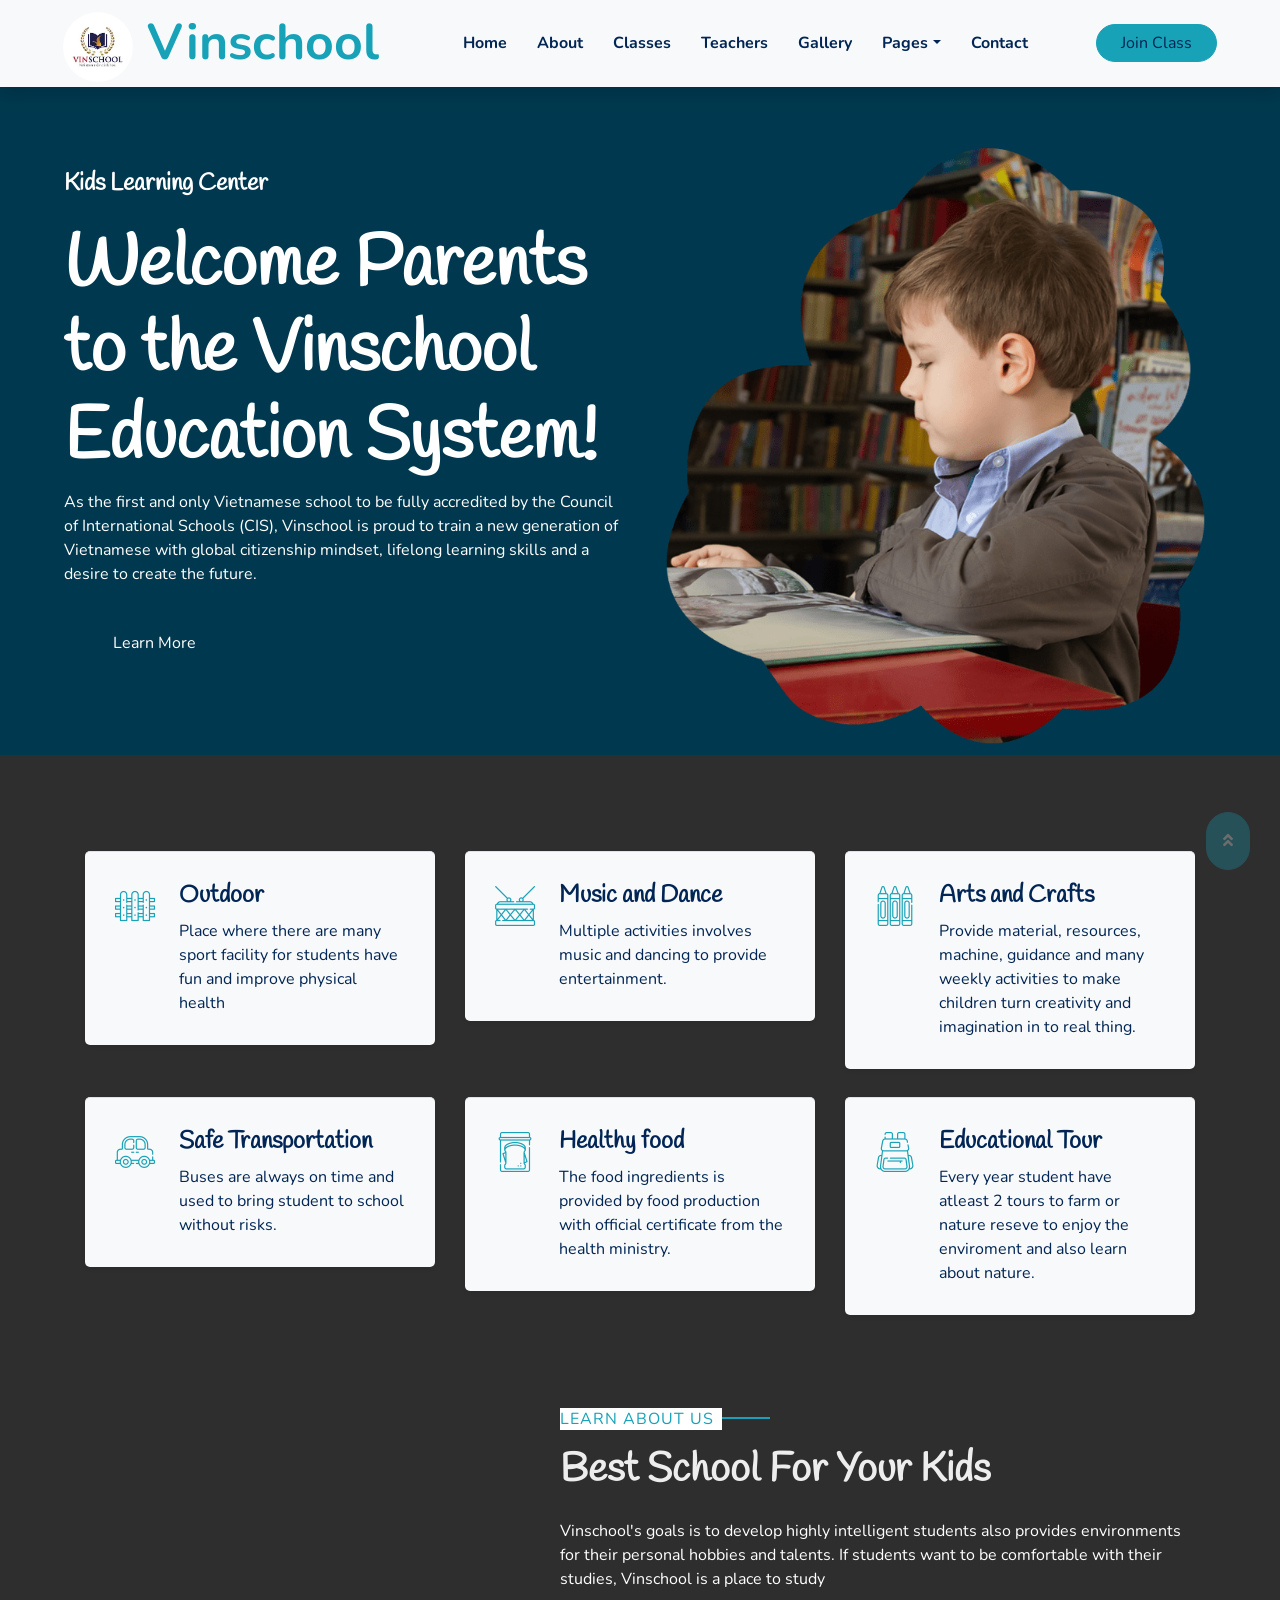
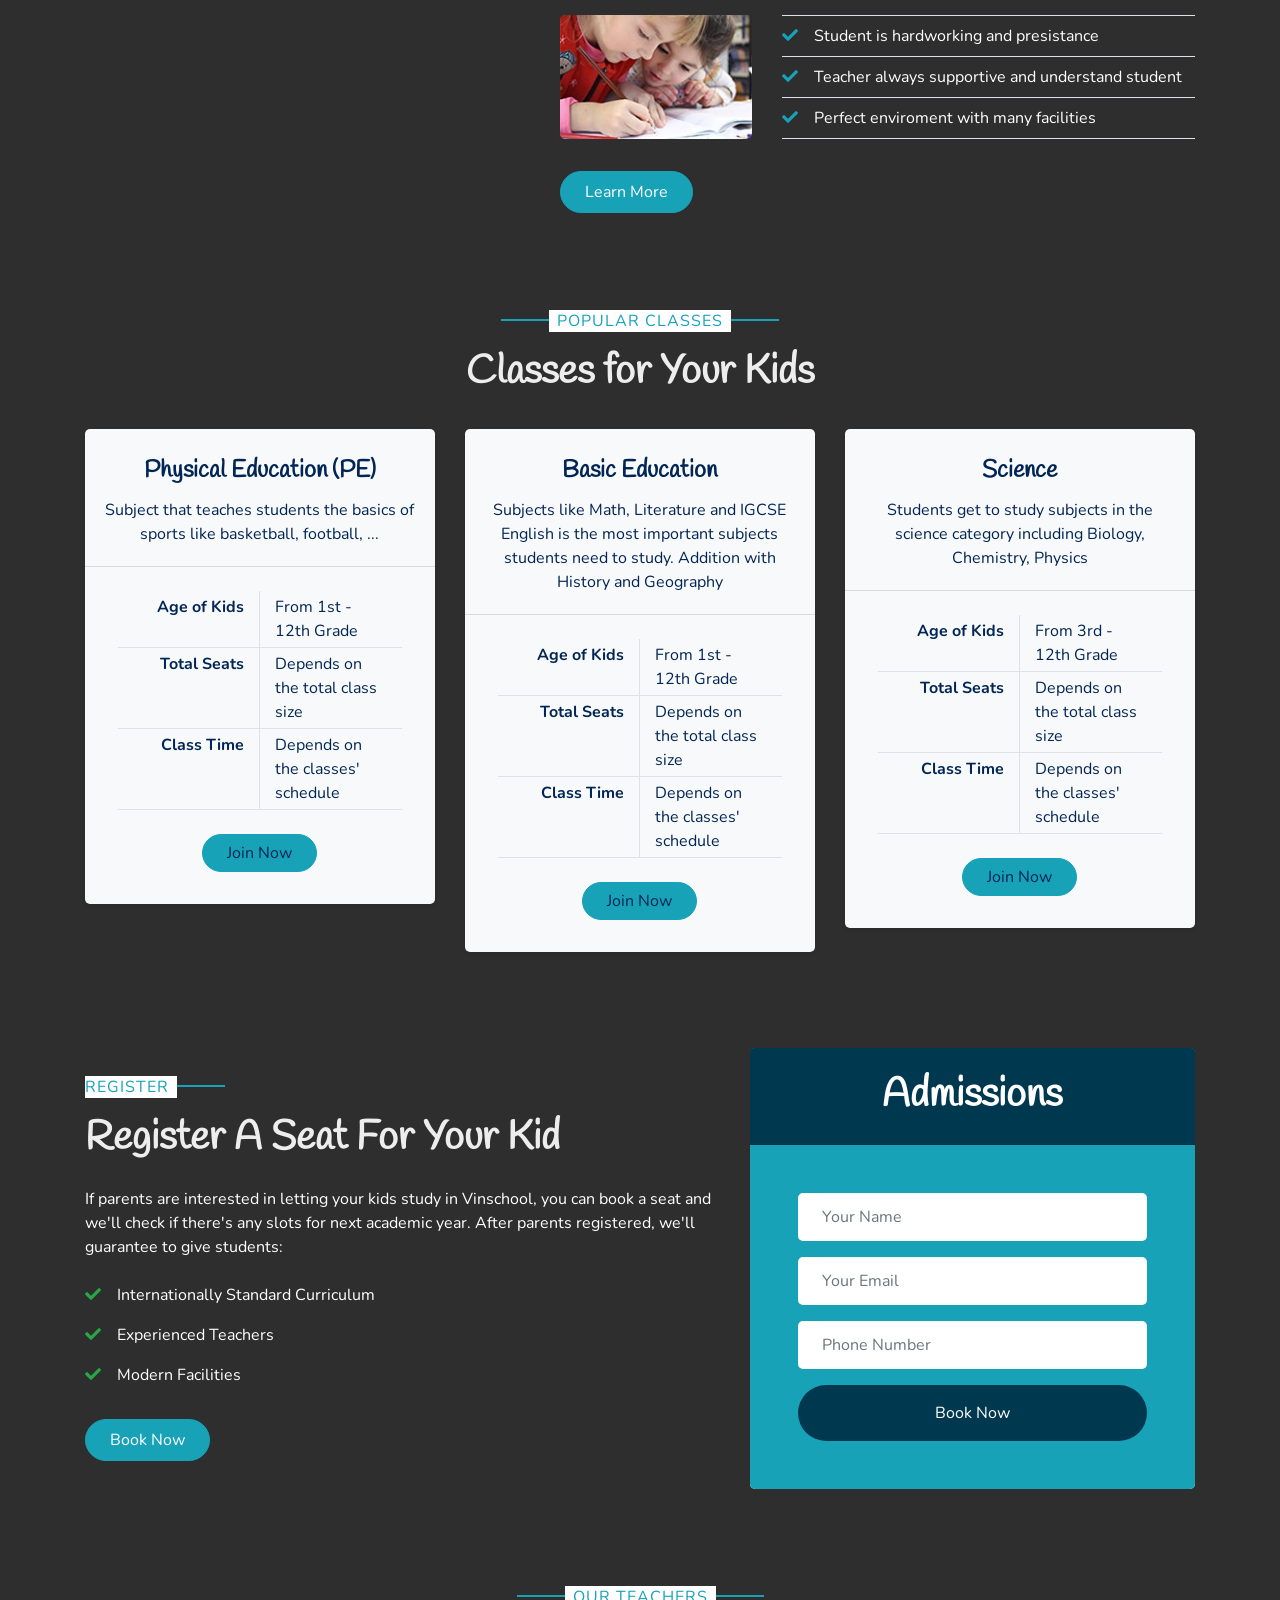
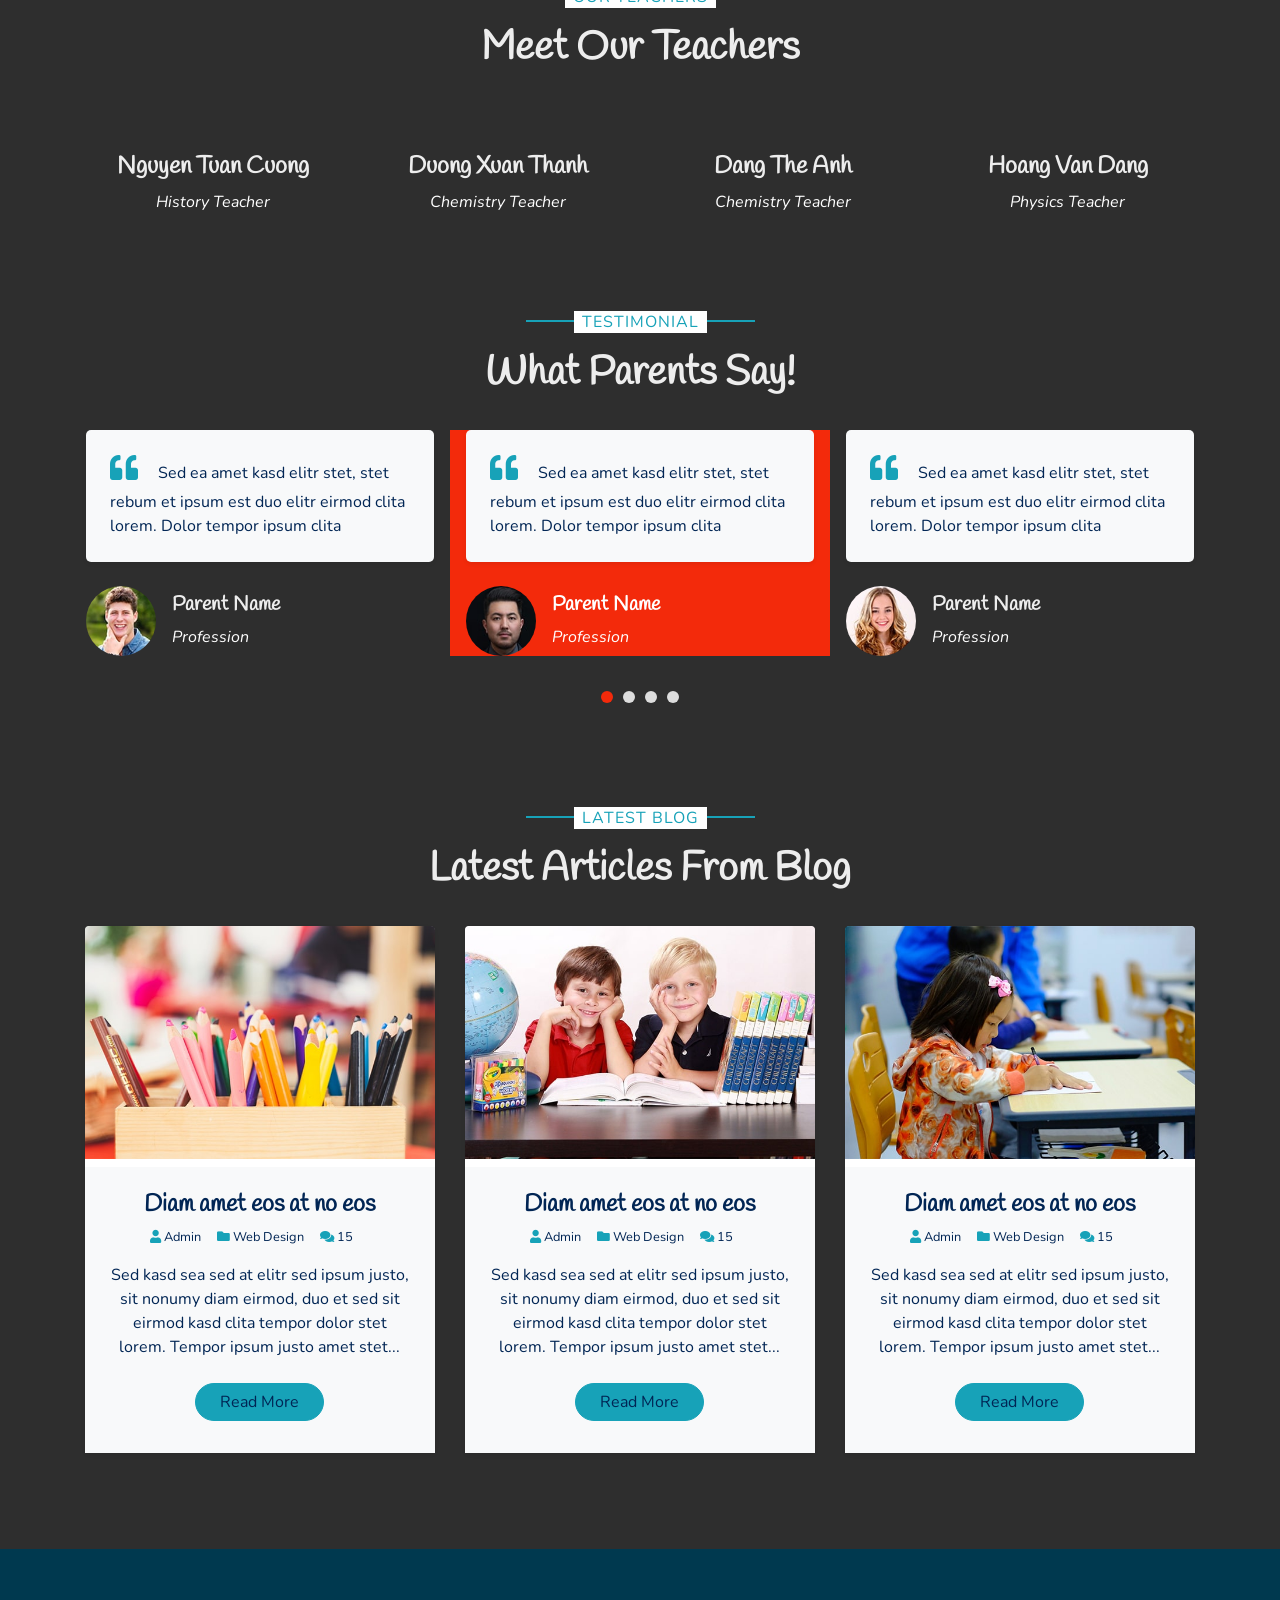
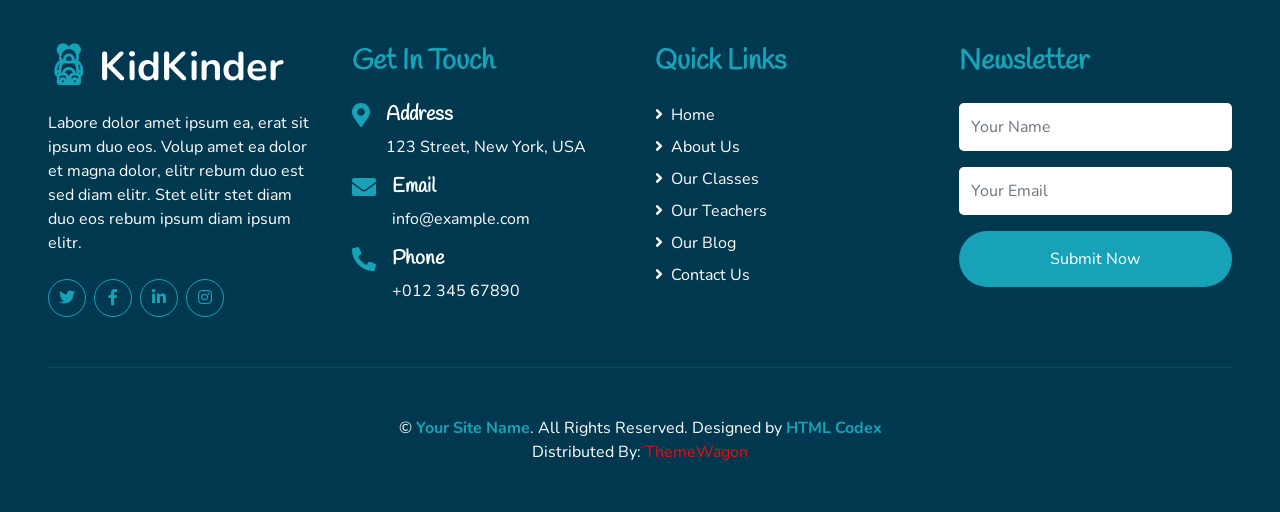
==== commit a5dde4ed: "Update index.html" ====
--- a/index.html
+++ b/index.html
@@ -468,7 +468,7 @@
               class="position-relative overflow-hidden mb-4"
               style="border-radius: 100%"
             >
-              <img class="img-fluid w-100" src="img/team-1.jpg" alt="" />
+              <img class="img-fluid w-100" src="https://cdn-cf.vuihoc.vn/upload/5c209fe6176b0/2022/09/16/0580_c-C6-B0-E1-BB-9Dng-s-E1-BB-AD-web.jpg" alt="" />
               <div
                 class="team-social d-flex align-items-center justify-content-center w-100 h-100 position-absolute"
               >
@@ -492,15 +492,15 @@
                 ></a>
               </div>
             </div>
-            <h4>Julia Smith</h4>
-            <i>Music Teacher</i>
+            <h4>Nguyen Tuan Cuong</h4>
+            <i>History Teacher</i>
           </div>
           <div class="col-md-6 col-lg-3 text-center team mb-5">
             <div
               class="position-relative overflow-hidden mb-4"
               style="border-radius: 100%"
             >
-              <img class="img-fluid w-100" src="img/team-2.jpg" alt="" />
+              <img class="img-fluid w-100" src="https://cdn-cf.vuihoc.vn/upload/5c209fe6176b0/2023/01/05/3103_th-E1-BA-A7y-d-C6-B0-C6-A1ng-xuan-thanh.jpg" alt="" />
               <div
                 class="team-social d-flex align-items-center justify-content-center w-100 h-100 position-absolute"
               >
@@ -524,15 +524,15 @@
                 ></a>
               </div>
             </div>
-            <h4>Jhon Doe</h4>
-            <i>Language Teacher</i>
+            <h4>Duong Xuan Thanh</h4>
+            <i>Chemistry Teacher</i>
           </div>
           <div class="col-md-6 col-lg-3 text-center team mb-5">
             <div
               class="position-relative overflow-hidden mb-4"
               style="border-radius: 100%"
             >
-              <img class="img-fluid w-100" src="img/team-3.jpg" alt="" />
+              <img class="img-fluid w-100" src="https://cdn-cf.vuihoc.vn/upload/5c209fe6176b0/2023/09/08/26e3_thay-the-anh.png" alt="" />
               <div
                 class="team-social d-flex align-items-center justify-content-center w-100 h-100 position-absolute"
               >
@@ -556,15 +556,17 @@
                 ></a>
               </div>
             </div>
-            <h4>Mollie Ross</h4>
-            <i>Dance Teacher</i>
+            <h4>
+              Dang The Anh
+            </h4>
+            <i>Chemistry Teacher</i>
           </div>
           <div class="col-md-6 col-lg-3 text-center team mb-5">
             <div
               class="position-relative overflow-hidden mb-4"
               style="border-radius: 100%"
             >
-              <img class="img-fluid w-100" src="img/team-4.jpg" alt="" />
+              <img class="img-fluid w-100" src="https://xcdn-cf.vuihoc.vn/upload/5c209fe6176b0/2023/08/09/dcc0_9-8--E1-BA-A2nh-th-E1-BA-A7y--C4-90-E1-BA-B7ng-web.jpg" alt="" />
               <div
                 class="team-social d-flex align-items-center justify-content-center w-100 h-100 position-absolute"
               >
@@ -588,8 +590,8 @@
                 ></a>
               </div>
             </div>
-            <h4>Donald John</h4>
-            <i>Art Teacher</i>
+            <h4>Hoang Van Dang</h4>
+            <i>Physics Teacher</i>
           </div>
         </div>
       </div>
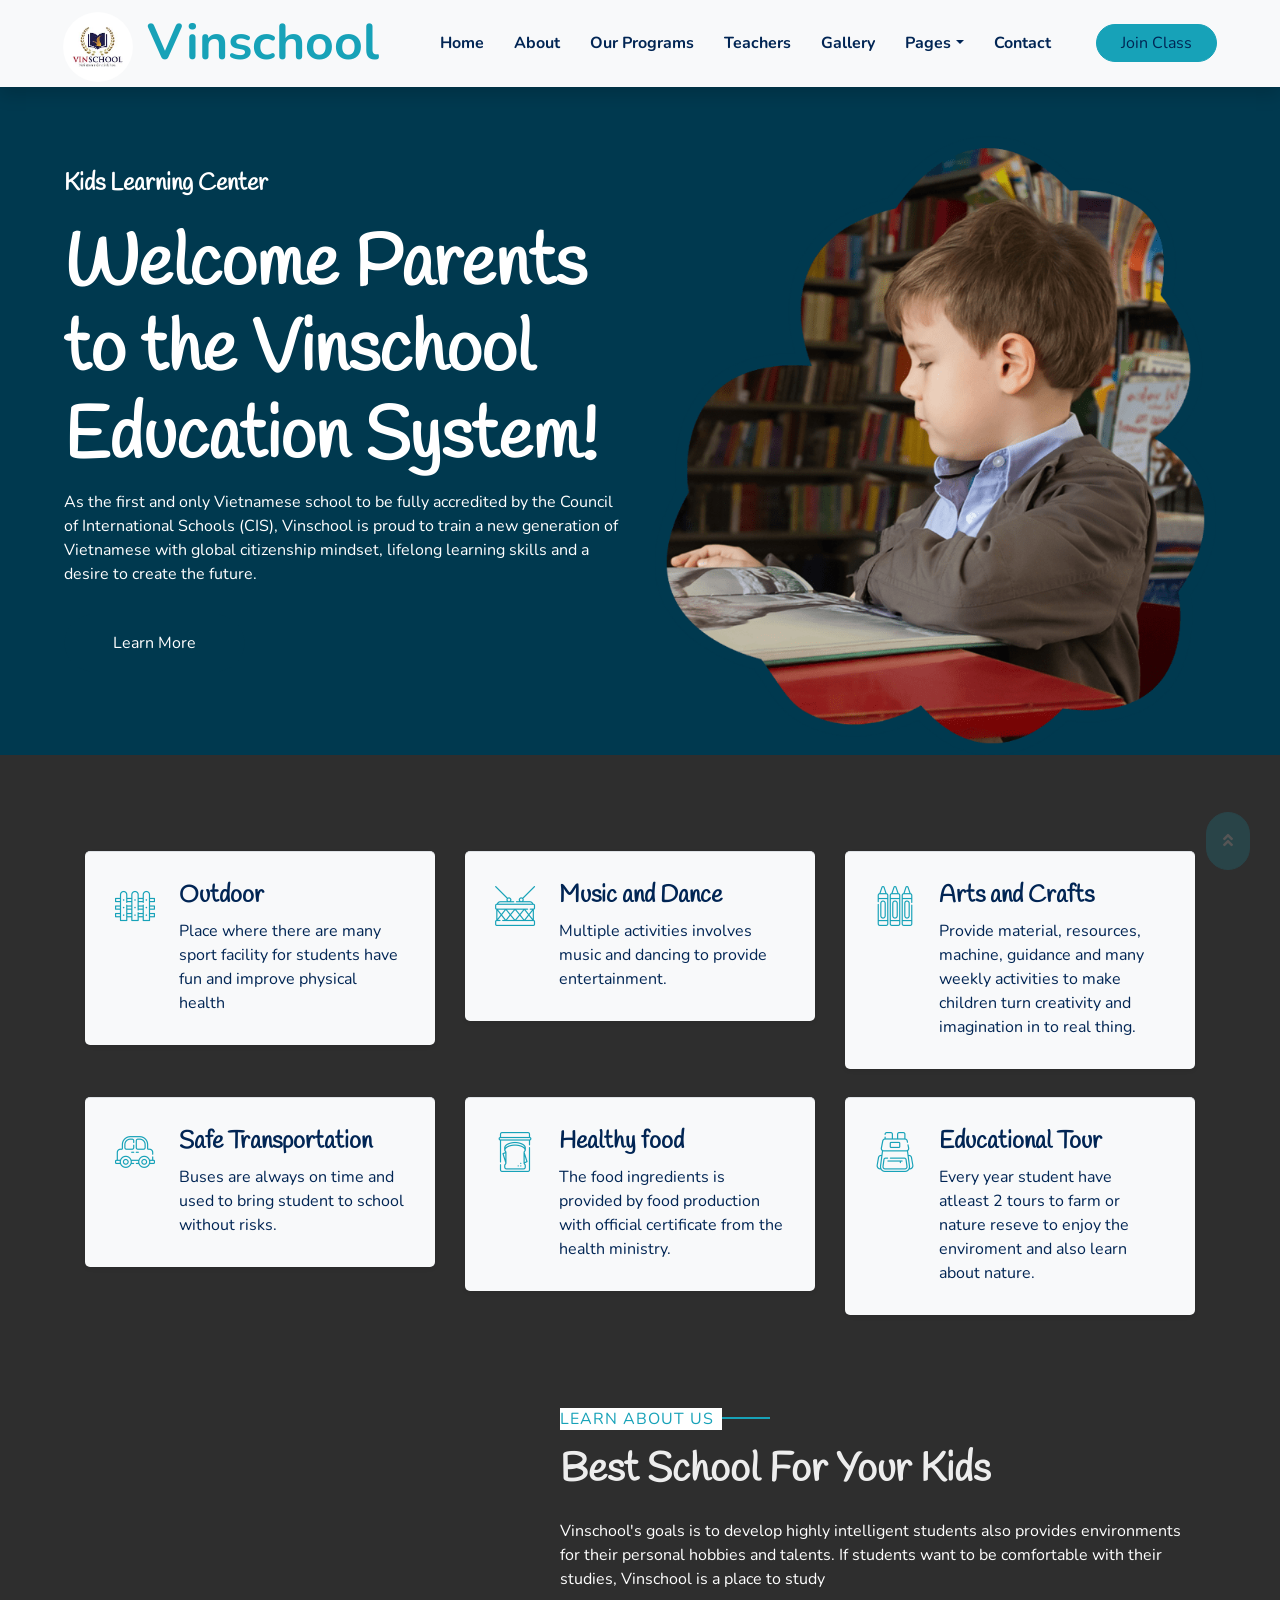
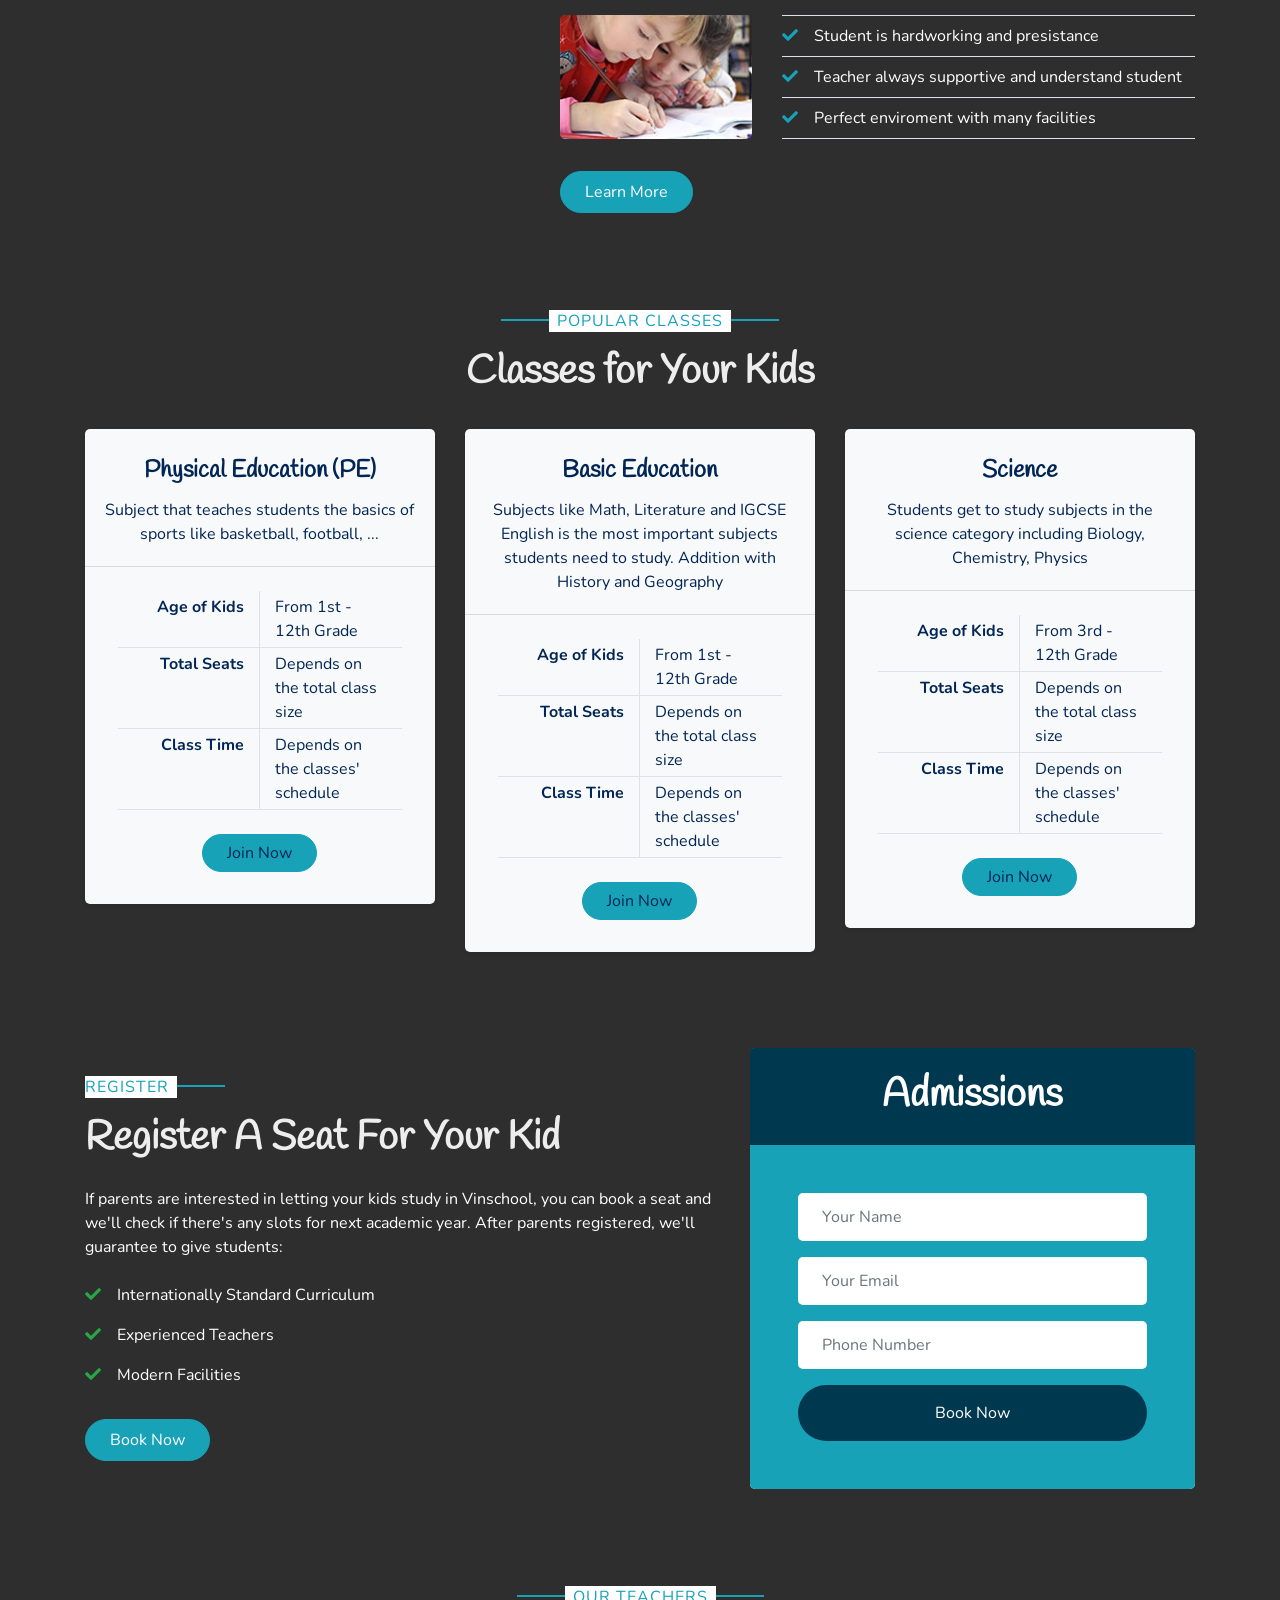
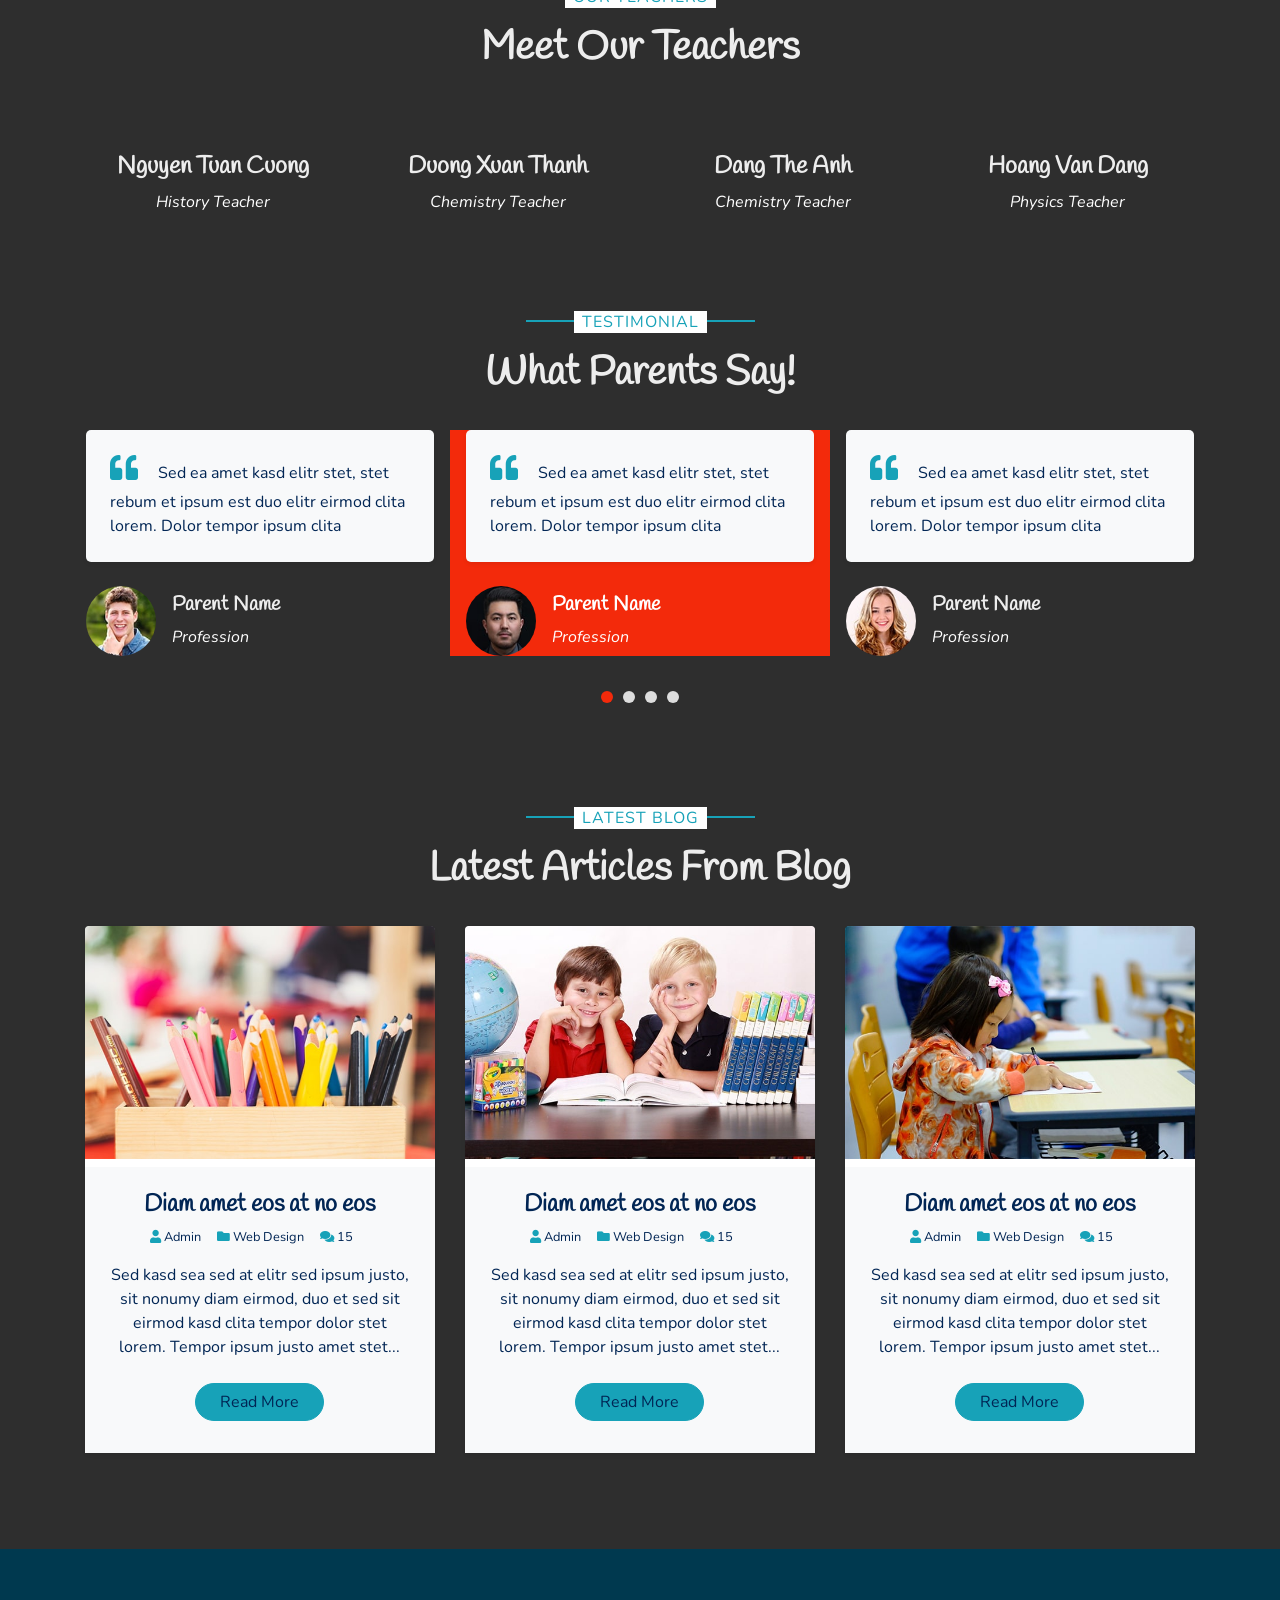
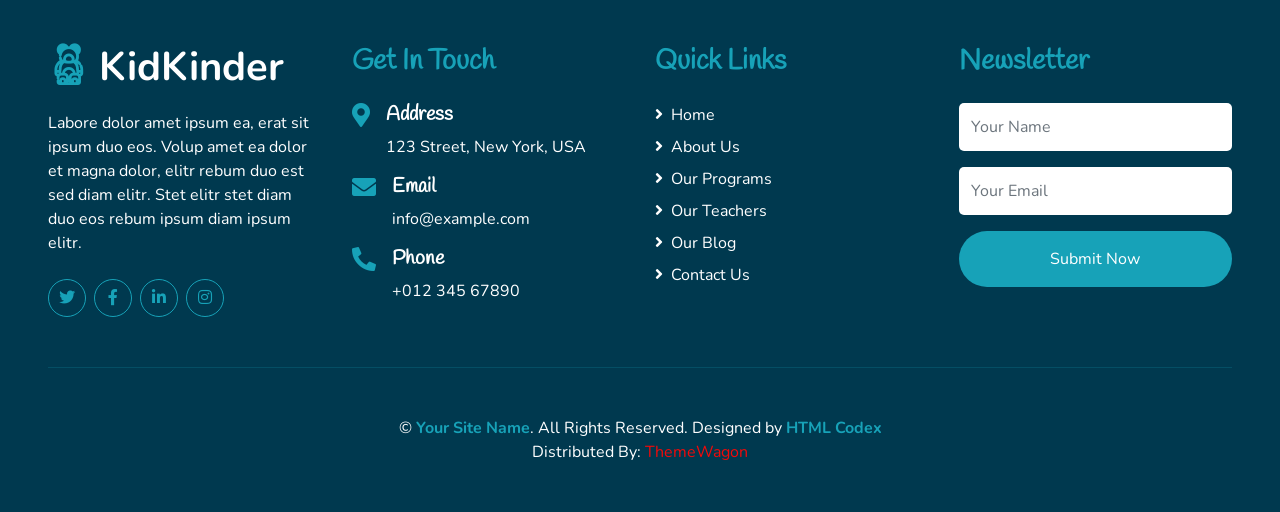
==== commit f668e467: "Update index.html" ====
--- a/index.html
+++ b/index.html
@@ -63,7 +63,7 @@
           <div class="navbar-nav font-weight-bold mx-auto py-0">
             <a href="index.html" class="nav-item nav-link active">Home</a>
             <a href="about.html" class="nav-item nav-link">About</a>
-            <a href="class.html" class="nav-item nav-link">Classes</a>
+            <a href="class.html" class="nav-item nav-link">Our Programs</a>
             <a href="team.html" class="nav-item nav-link">Teachers</a>
             <a href="gallery.html" class="nav-item nav-link">Gallery</a>
             <div class="nav-item dropdown">
@@ -865,7 +865,7 @@
               ><i class="fa fa-angle-right mr-2"></i>About Us</a
             >
             <a class="text-white mb-2" href="#"
-              ><i class="fa fa-angle-right mr-2"></i>Our Classes</a
+              ><i class="fa fa-angle-right mr-2"></i>Our Programs</a
             >
             <a class="text-white mb-2" href="#"
               ><i class="fa fa-angle-right mr-2"></i>Our Teachers</a
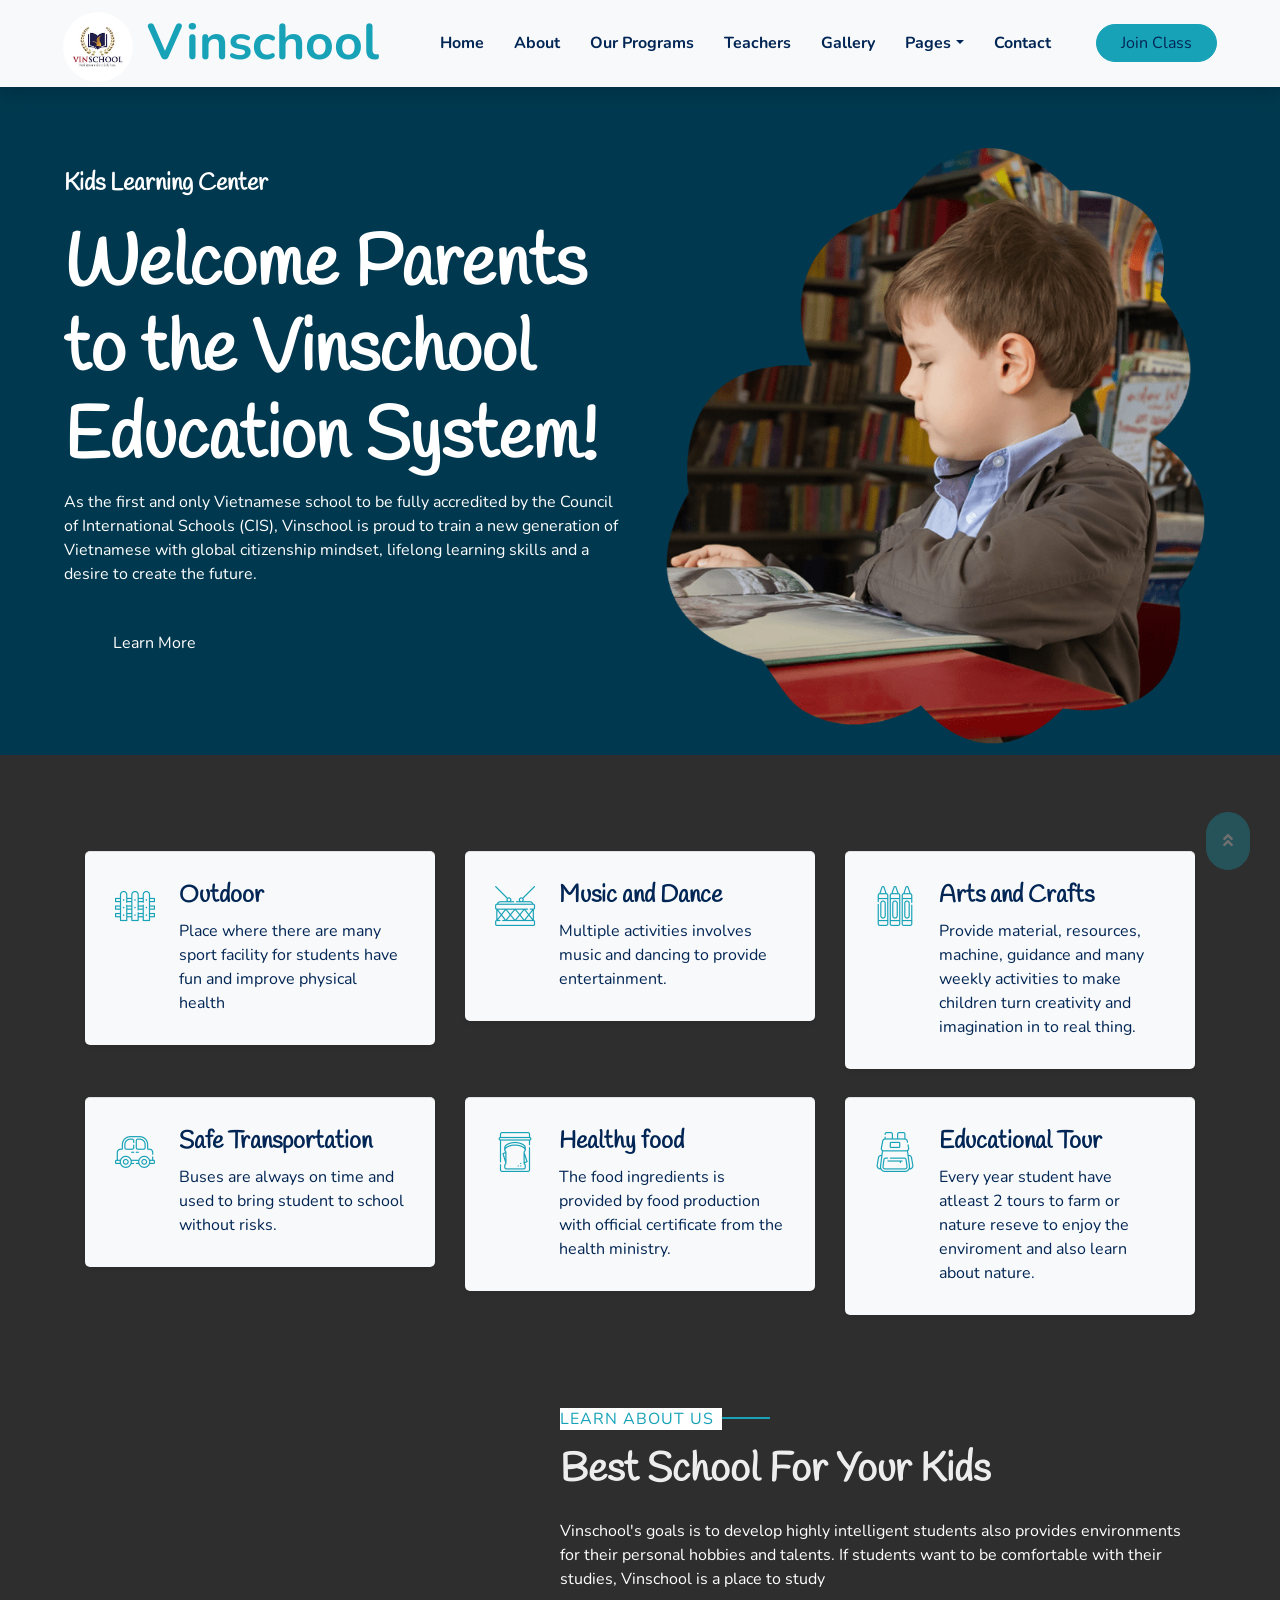
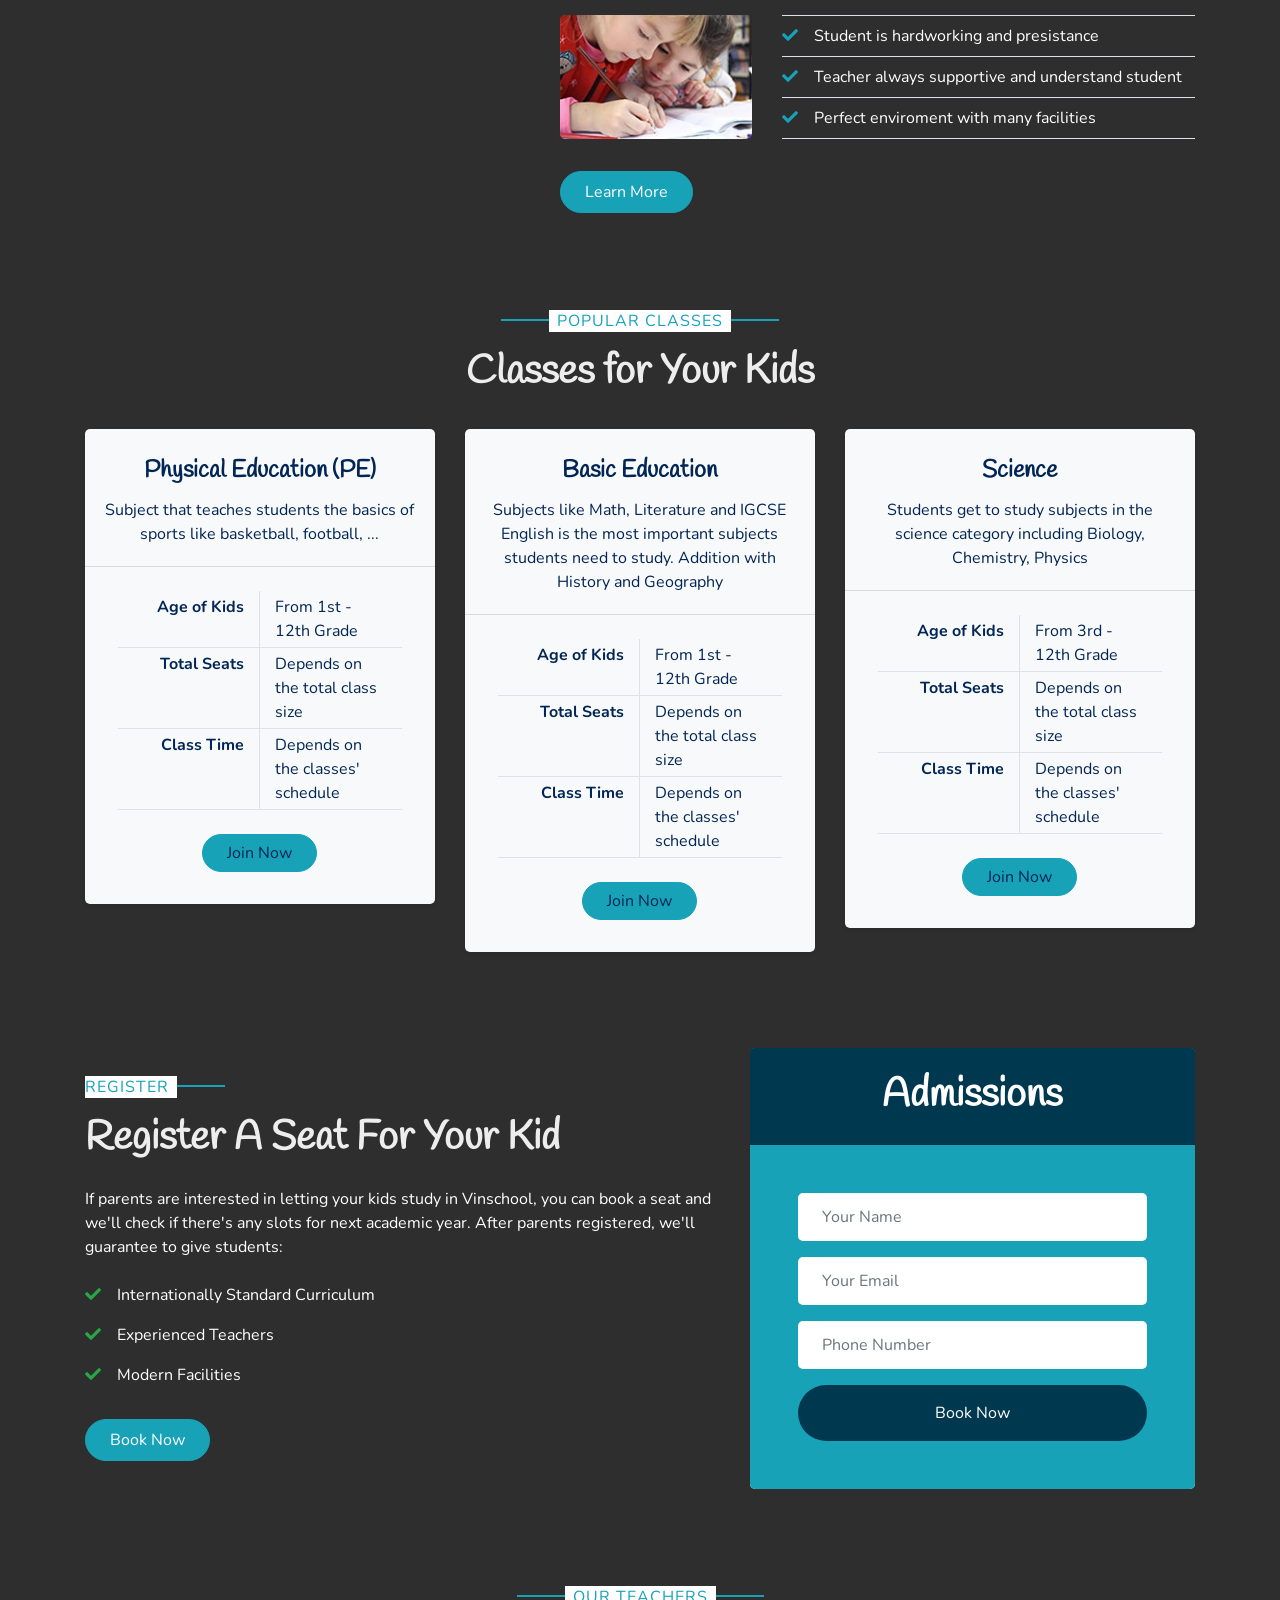
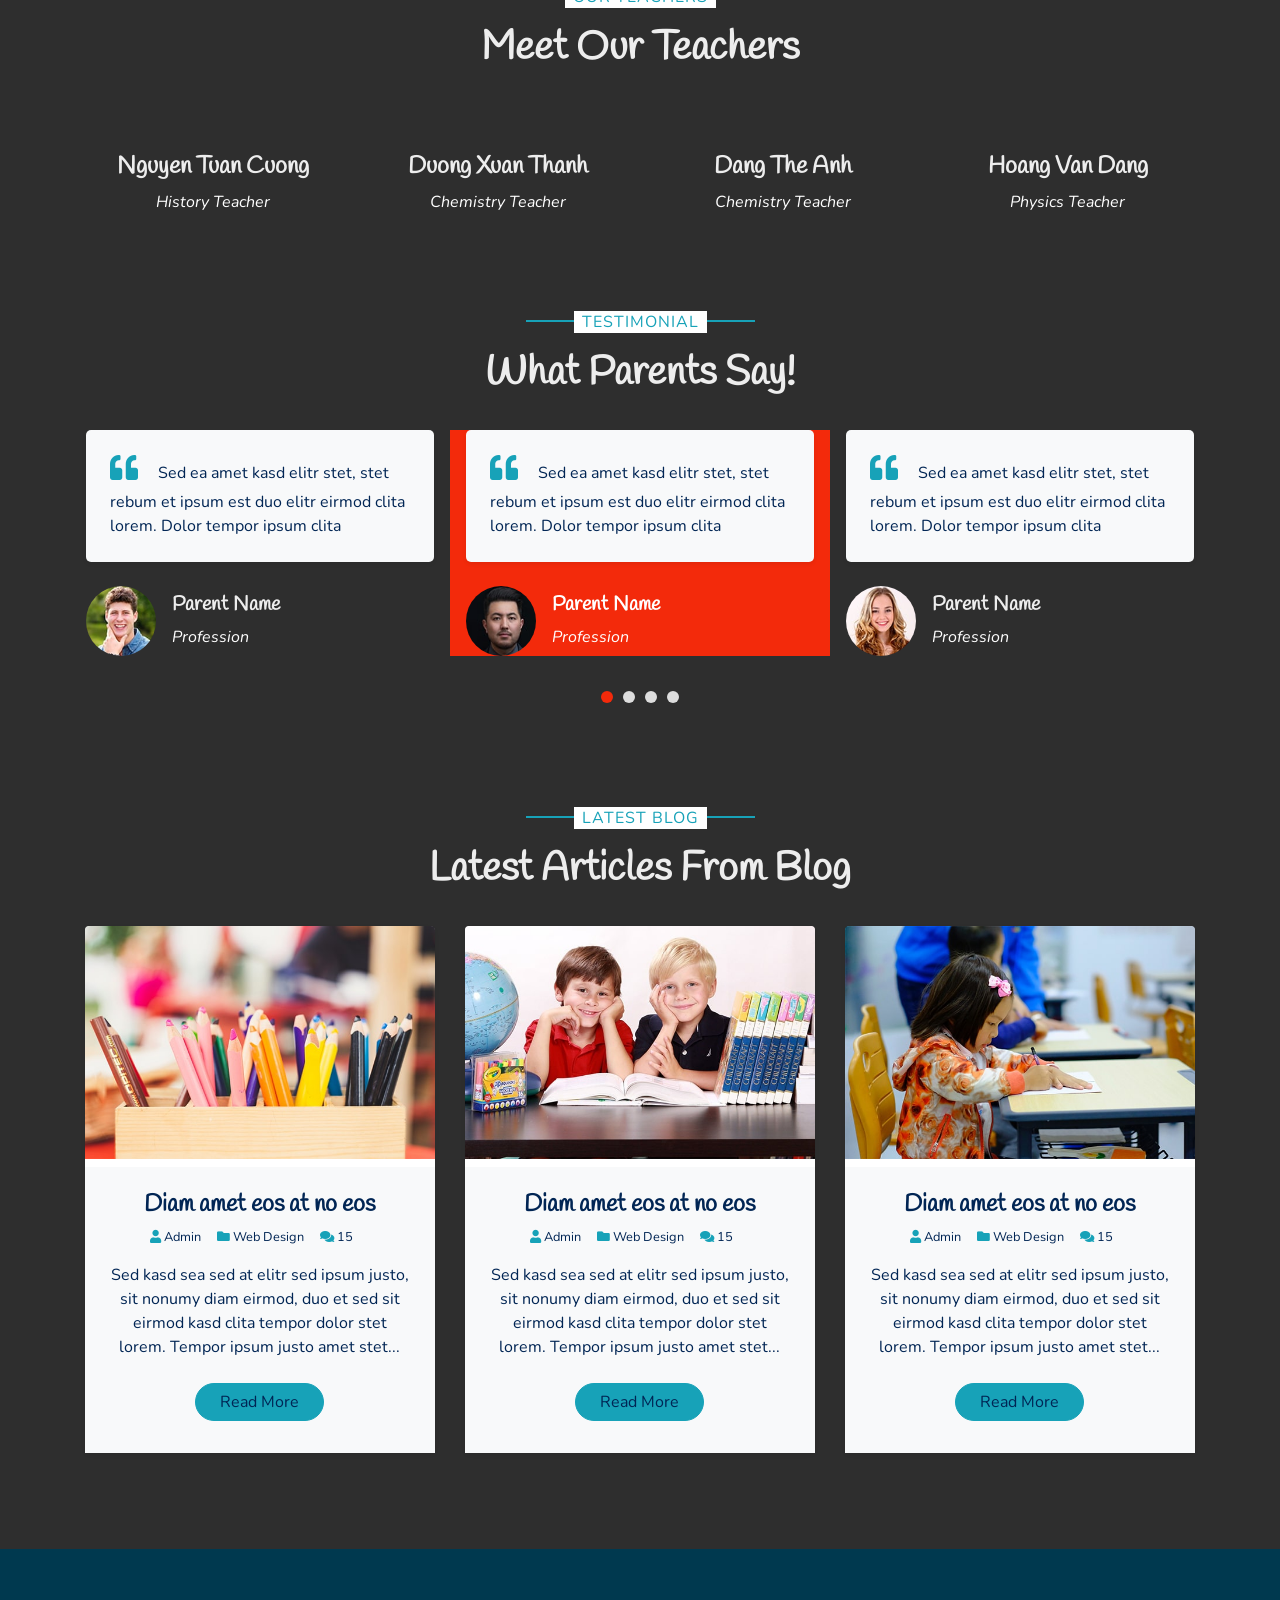
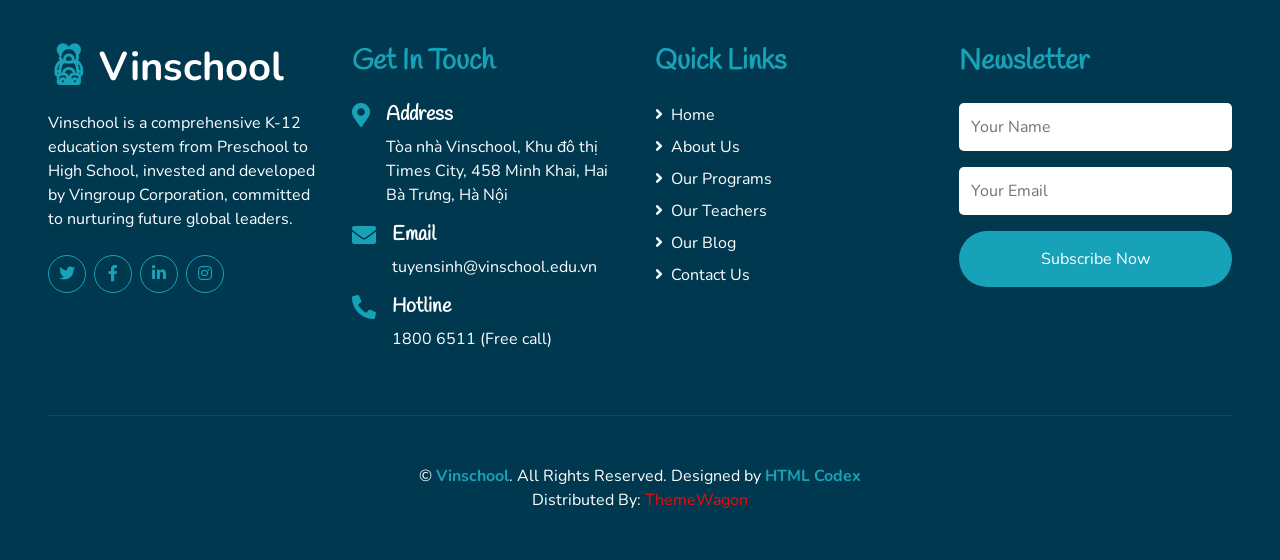
==== commit 0fcbc001: "Update index.html" ====
--- a/index.html
+++ b/index.html
@@ -797,12 +797,10 @@
             style="font-size: 40px; line-height: 40px"
           >
             <i class="flaticon-043-teddy-bear"></i>
-            <span class="text-white">KidKinder</span>
+             <span class="text-white">Vinschool</span>
           </a>
           <p>
-            Labore dolor amet ipsum ea, erat sit ipsum duo eos. Volup amet ea
-            dolor et magna dolor, elitr rebum duo est sed diam elitr. Stet elitr
-            stet diam duo eos rebum ipsum diam ipsum elitr.
+            Vinschool is a comprehensive K-12 education system from Preschool to High School, invested and developed by Vingroup Corporation, committed to nurturing future global leaders.
           </p>
           <div class="d-flex justify-content-start mt-4">
             <a
@@ -837,43 +835,43 @@
             <h4 class="fa fa-map-marker-alt text-primary"></h4>
             <div class="pl-3">
               <h5 class="text-white">Address</h5>
-              <p>123 Street, New York, USA</p>
+              <p>Tòa nhà Vinschool, Khu đô thị Times City, 458 Minh Khai, Hai Bà Trưng, Hà Nội</p>
             </div>
           </div>
           <div class="d-flex">
             <h4 class="fa fa-envelope text-primary"></h4>
             <div class="pl-3">
               <h5 class="text-white">Email</h5>
-              <p>info@example.com</p>
+              <p>tuyensinh@vinschool.edu.vn</p>
             </div>
           </div>
           <div class="d-flex">
             <h4 class="fa fa-phone-alt text-primary"></h4>
             <div class="pl-3">
-              <h5 class="text-white">Phone</h5>
-              <p>+012 345 67890</p>
+              <h5 class="text-white">Hotline</h5>
+              <p>1800 6511 (Free call)</p>
             </div>
           </div>
         </div>
         <div class="col-lg-3 col-md-6 mb-5">
           <h3 class="text-primary mb-4">Quick Links</h3>
           <div class="d-flex flex-column justify-content-start">
-            <a class="text-white mb-2" href="#"
+            <a class="text-white mb-2" href="index.html"
               ><i class="fa fa-angle-right mr-2"></i>Home</a
             >
-            <a class="text-white mb-2" href="#"
+            <a class="text-white mb-2" href="about.html"
               ><i class="fa fa-angle-right mr-2"></i>About Us</a
             >
-            <a class="text-white mb-2" href="#"
+            <a class="text-white mb-2" href="class.html"
               ><i class="fa fa-angle-right mr-2"></i>Our Programs</a
             >
-            <a class="text-white mb-2" href="#"
+            <a class="text-white mb-2" href="team.html"
               ><i class="fa fa-angle-right mr-2"></i>Our Teachers</a
             >
-            <a class="text-white mb-2" href="#"
+            <a class="text-white mb-2" href="blog.html"
               ><i class="fa fa-angle-right mr-2"></i>Our Blog</a
             >
-            <a class="text-white" href="#"
+            <a class="text-white" href="contact.html"
               ><i class="fa fa-angle-right mr-2"></i>Contact Us</a
             >
           </div>
@@ -902,7 +900,7 @@
                 class="btn btn-primary btn-block border-0 py-3"
                 type="submit"
               >
-                Submit Now
+                Subscribe Now
               </button>
             </div>
           </form>
@@ -910,14 +908,13 @@
       </div>
       <div
         class="container-fluid pt-5"
-        style="border-top: 1px solid rgba(23, 162, 184, 0.2) ;"
+        style="border-top: 1px solid rgba(23, 162, 184, 0.2);"
       >
         <p class="m-0 text-center text-white">
           &copy;
-          <a class="text-primary font-weight-bold" href="#">Your Site Name</a>.
+<a class="text-primary font-weight-bold" href="#">Vinschool</a>.
           All Rights Reserved.
-
-          <!--/*** This template is free as long as you keep the footer author’s credit link/attribution link/backlink. If you'd like to use the template without the footer author’s credit link/attribution link/backlink, you can purchase the Credit Removal License from "https://htmlcodex.com/credit-removal". Thank you for your support. ***/-->
+          <!--/*** This template is free as long as you keep the footer author’s credit link/attribution link/backlink. ***/-->
           Designed by
           <a class="text-primary font-weight-bold" href="https://htmlcodex.com"
             >HTML Codex</a
@@ -928,12 +925,10 @@
       </div>
     </div>
     <!-- Footer End -->
-
     <!-- Back to Top -->
     <a href="#" class="btn btn-primary p-3 back-to-top"
       ><i class="fa fa-angle-double-up"></i
     ></a>
-
     <!-- JavaScript Libraries -->
     <script src="https://code.jquery.com/jquery-3.4.1.min.js"></script>
     <script src="https://stackpath.bootstrapcdn.com/bootstrap/4.4.1/js/bootstrap.bundle.min.js"></script>
@@ -941,11 +936,9 @@
     <script src="lib/owlcarousel/owl.carousel.min.js"></script>
     <script src="lib/isotope/isotope.pkgd.min.js"></script>
     <script src="lib/lightbox/js/lightbox.min.js"></script>
-
     <!-- Contact Javascript File -->
     <script src="mail/jqBootstrapValidation.min.js"></script>
     <script src="mail/contact.js"></script>
-
     <!-- Template Javascript -->
     <script src="js/main.js"></script>
   </body>
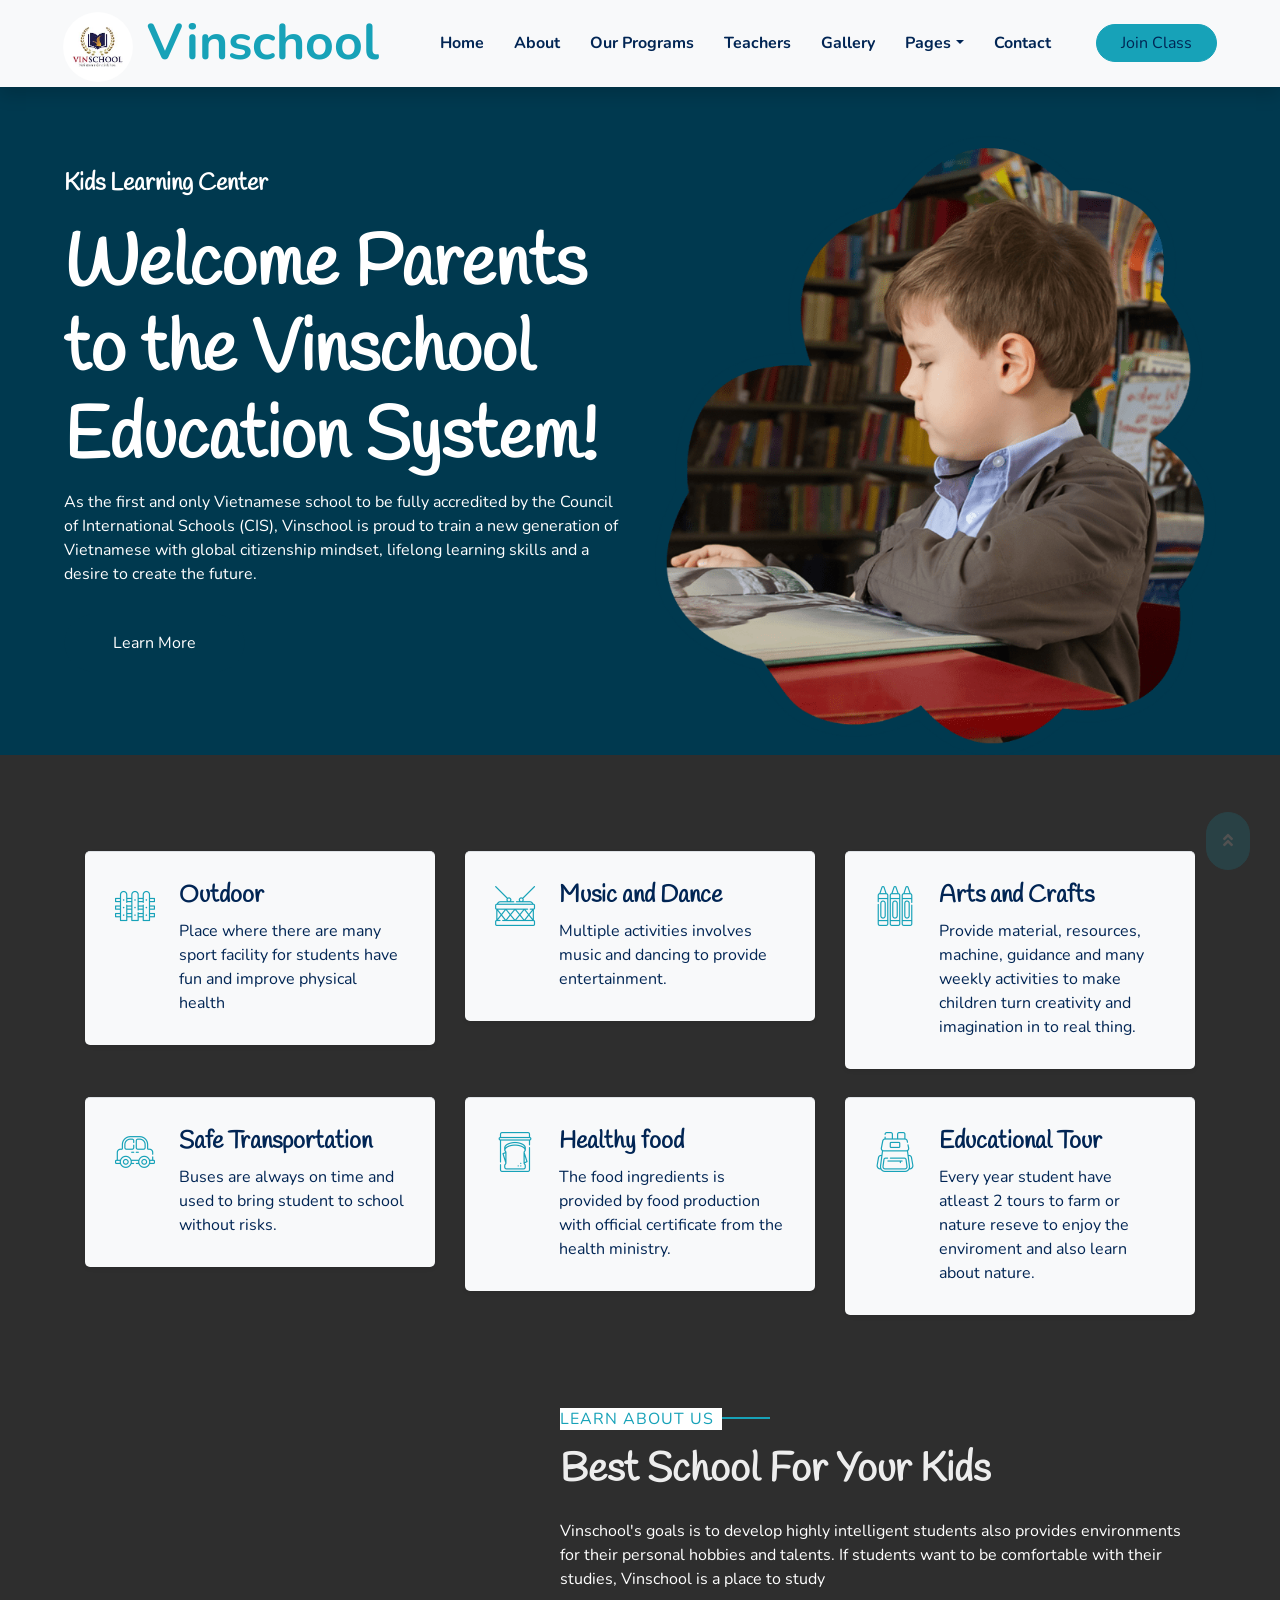
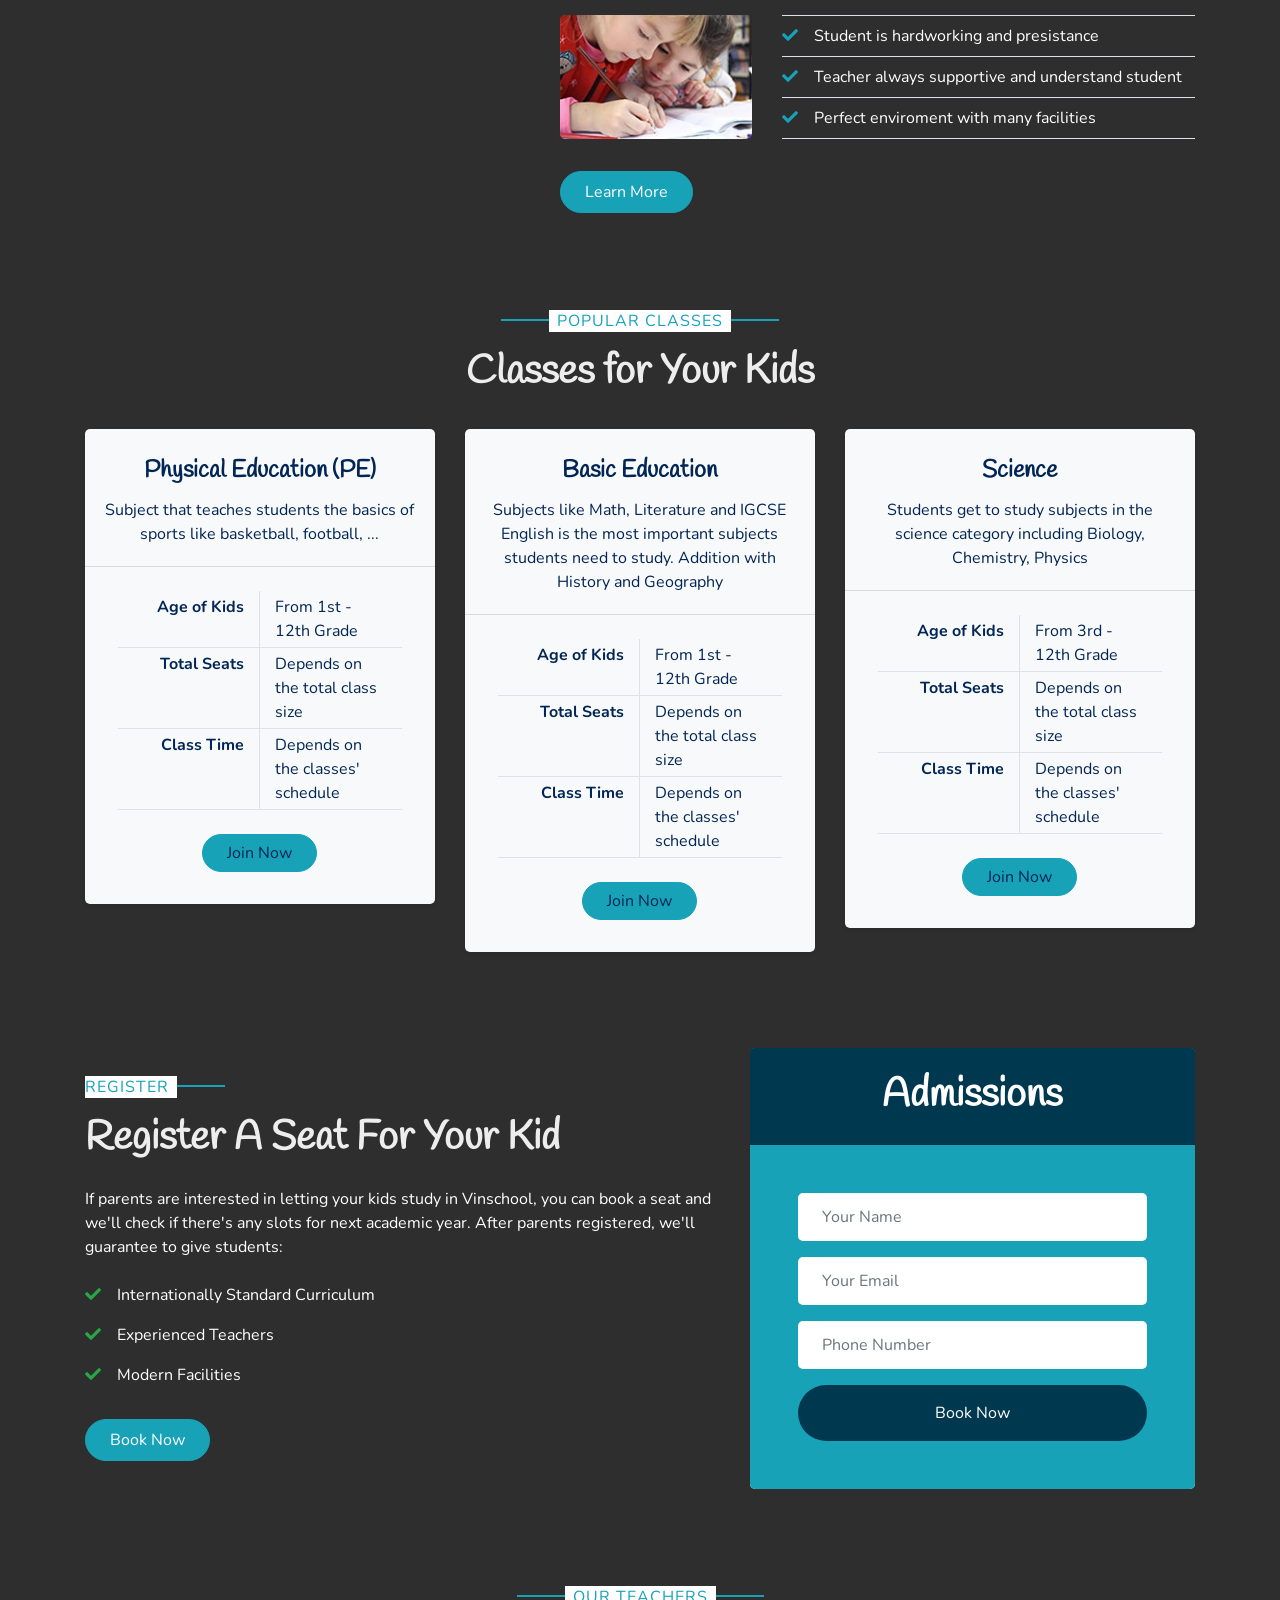
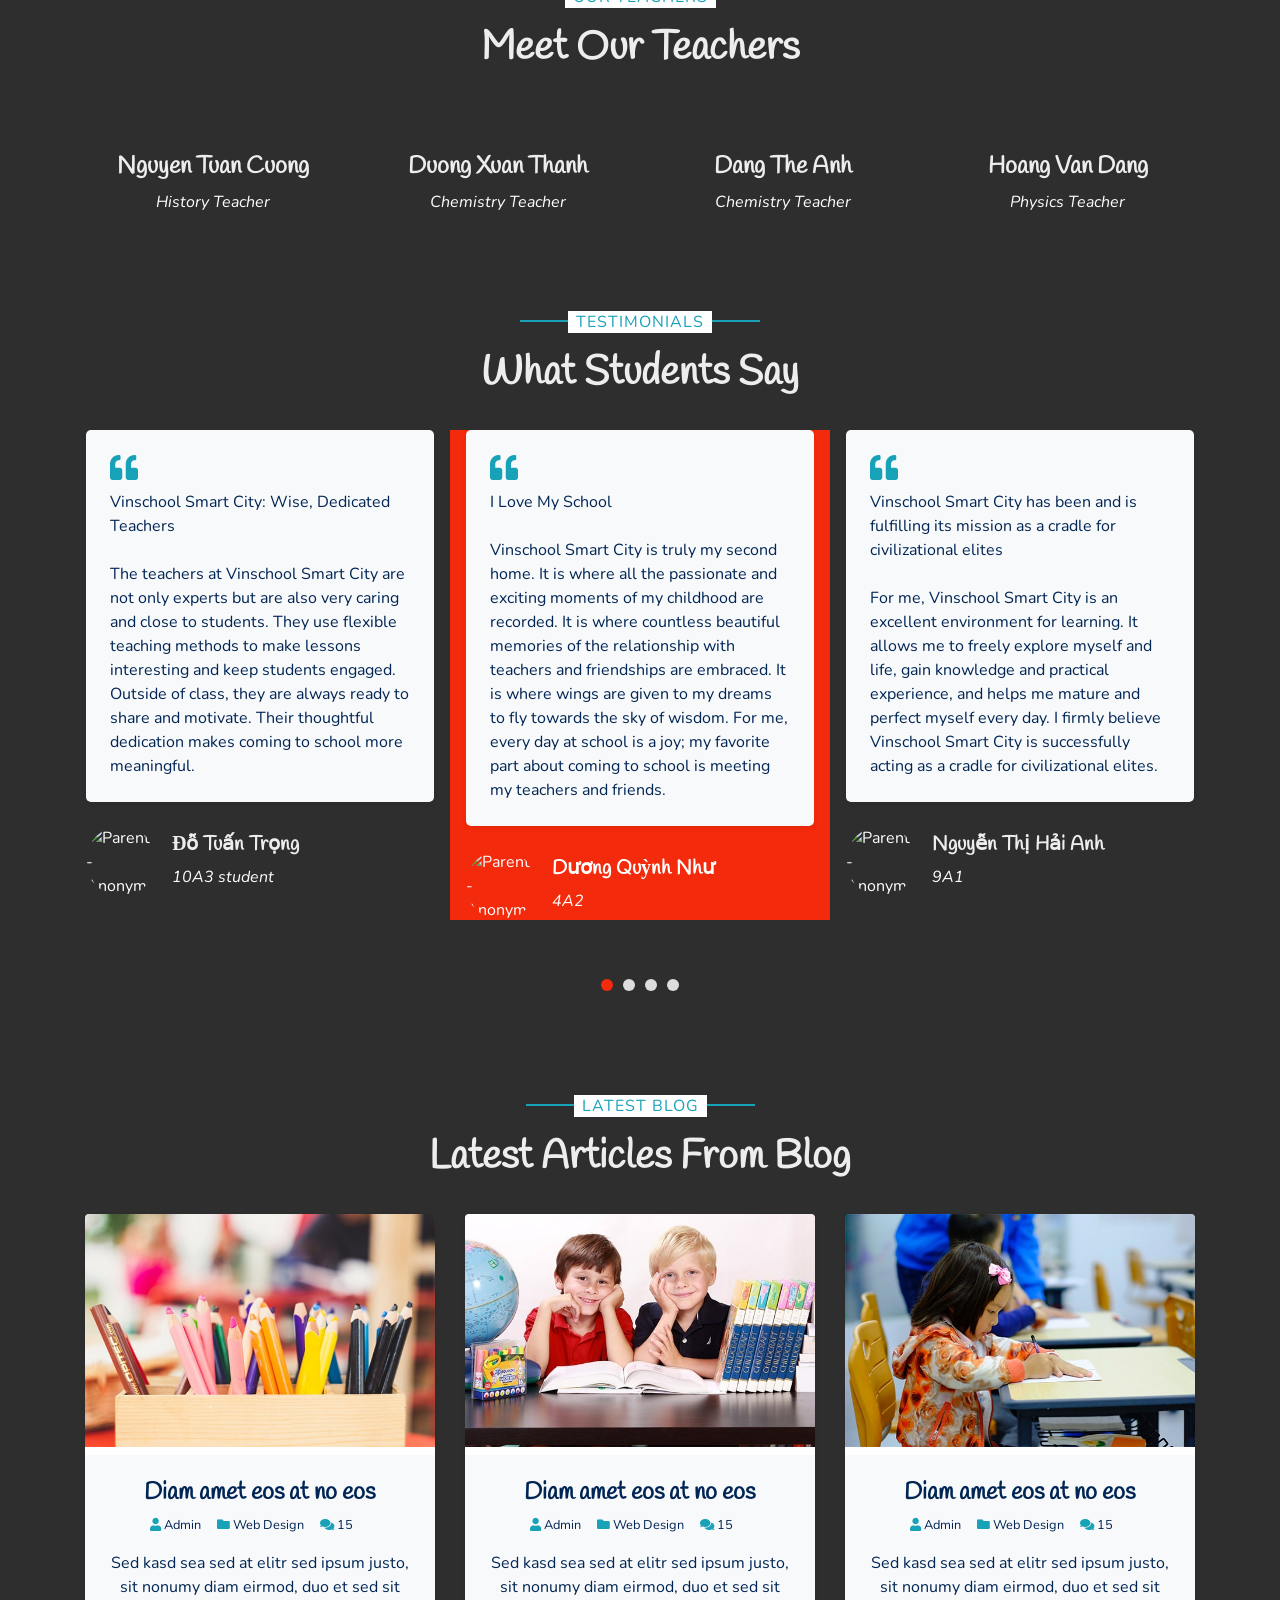
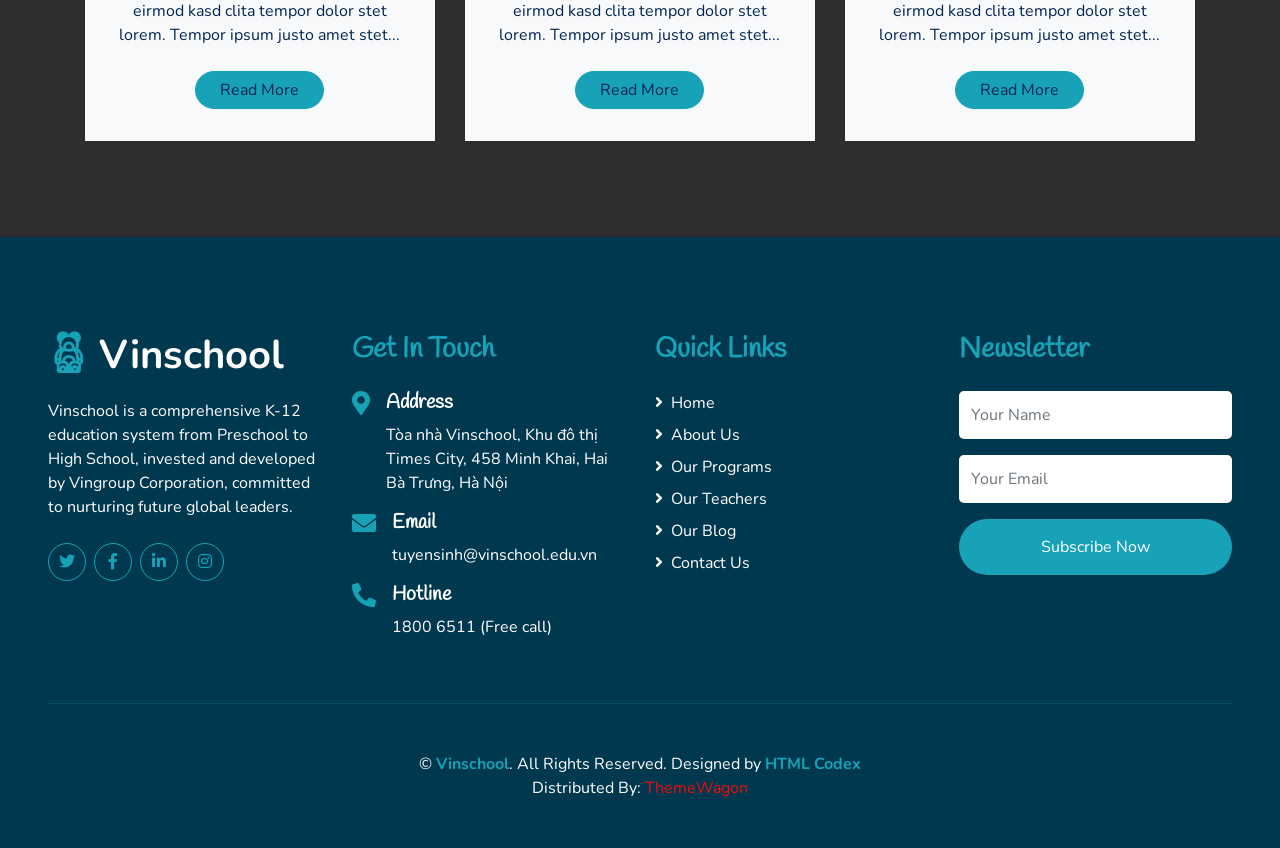
==== commit 81a682cd: "Update index.html" ====
--- a/index.html
+++ b/index.html
@@ -603,84 +603,96 @@
       <div class="container p-0">
         <div class="text-center pb-2">
           <p class="section-title px-5">
-            <span class="px-2">Testimonial</span>
+            <span class="px-2">Testimonials</span>
           </p>
-          <h1 class="mb-4">What Parents Say!</h1>
+          <h1 class="mb-4">What Students Say</h1>
         </div>
         <div class="owl-carousel testimonial-carousel">
           <div class="testimonial-item px-3">
             <div class="bg-light shadow-sm rounded mb-4 p-4">
               <h3 class="fas fa-quote-left text-primary mr-3"></h3>
-              Sed ea amet kasd elitr stet, stet rebum et ipsum est duo elitr
-              eirmod clita lorem. Dolor tempor ipsum clita
+              <br>
+              I Love My School
+              <br>
+              <br>
+              Vinschool Smart City is truly my second home. It is where all the passionate and exciting moments of my childhood are recorded. It is where countless beautiful memories of the relationship with teachers and friendships are embraced. It is where wings are given to my dreams to fly towards the sky of wisdom. For me, every day at school is a joy; my favorite part about coming to school is meeting my teachers and friends.
             </div>
             <div class="d-flex align-items-center">
               <img
                 class="rounded-circle"
-                src="img/testimonial-1.jpg"
+                src="https://vinschool.edu.vn/wp-content/uploads/2024/06/05/Ban-sao-cua-_STU0921-2048x1905.jpg"
                 style="width: 70px; height: 70px"
-                alt="Image"
+                alt="Parent - Anonymous"
               />
               <div class="pl-3">
-                <h5>Parent Name</h5>
-                <i>Profession</i>
+                <h5>Dương Quỳnh Như </h5>
+                <i>4A2 </i>
               </div>
             </div>
           </div>
           <div class="testimonial-item px-3">
             <div class="bg-light shadow-sm rounded mb-4 p-4">
               <h3 class="fas fa-quote-left text-primary mr-3"></h3>
-              Sed ea amet kasd elitr stet, stet rebum et ipsum est duo elitr
-              eirmod clita lorem. Dolor tempor ipsum clita
+              <br>
+              Vinschool Smart City has been and is fulfilling its mission as a cradle for civilizational elites
+              <br>
+              <br>
+              For me, Vinschool Smart City is an excellent environment for learning. It allows me to freely explore myself and life, gain knowledge and practical experience, and helps me mature and perfect myself every day. I firmly believe Vinschool Smart City is successfully acting as a cradle for civilizational elites.
             </div>
             <div class="d-flex align-items-center">
               <img
                 class="rounded-circle"
-                src="img/testimonial-2.jpg"
+                src="https://vinschool.edu.vn/wp-content/uploads/2024/06/05/DTD03002-scaled-e1717566290159-2048x1726.jpg"
                 style="width: 70px; height: 70px"
-                alt="Image"
+                alt="Parent - Anonymous"
               />
               <div class="pl-3">
-                <h5>Parent Name</h5>
-                <i>Profession</i>
+                <h5>Nguyễn Thị Hải Anh</h5>
+                <i>9A1 </i>
               </div>
             </div>
           </div>
           <div class="testimonial-item px-3">
             <div class="bg-light shadow-sm rounded mb-4 p-4">
               <h3 class="fas fa-quote-left text-primary mr-3"></h3>
-              Sed ea amet kasd elitr stet, stet rebum et ipsum est duo elitr
-              eirmod clita lorem. Dolor tempor ipsum clita
+              <br>
+              I Love Every Math Class
+              <br>
+              <br>
+              While many find Math uninteresting or complex due to the focus on numbers, equations, and geometry, I find it fascinating and beneficial. I love every Math class because the knowledge is highly useful in life and future work, covering topics like charts, statistics, and data processing. My teacher, Mr. Joshua Dee Gates, is humorous, friendly, and dedicated, making the last two years a great fortune. Math isn't easy, but I love it because...
             </div>
             <div class="d-flex align-items-center">
               <img
                 class="rounded-circle"
-                src="img/testimonial-3.jpg"
+                src="https://vinschool.edu.vn/wp-content/uploads/2024/06/05/270bc9bd989d38c3618c-1.jpg"
                 style="width: 70px; height: 70px"
-                alt="Image"
+                alt="Parent - Anonymous"
               />
               <div class="pl-3">
-                <h5>Parent Name</h5>
-                <i>Profession</i>
+                <h5>Nguyễn An Huy</h5>
+                <i>8B1 </i>
               </div>
             </div>
           </div>
           <div class="testimonial-item px-3">
             <div class="bg-light shadow-sm rounded mb-4 p-4">
               <h3 class="fas fa-quote-left text-primary mr-3"></h3>
-              Sed ea amet kasd elitr stet, stet rebum et ipsum est duo elitr
-              eirmod clita lorem. Dolor tempor ipsum clita
+              <br>
+              Vinschool Smart City: Wise, Dedicated Teachers
+              <br>
+              <br>
+              The teachers at Vinschool Smart City are not only experts but are also very caring and close to students. They use flexible teaching methods to make lessons interesting and keep students engaged. Outside of class, they are always ready to share and motivate. Their thoughtful dedication makes coming to school more meaningful.
             </div>
             <div class="d-flex align-items-center">
               <img
                 class="rounded-circle"
-                src="img/testimonial-4.jpg"
+                src="https://vinschool.edu.vn/wp-content/uploads/2024/06/05/Do-Tuan-Trong-lop-10A3-1.png"
                 style="width: 70px; height: 70px"
-                alt="Image"
+                alt="Parent - Anonymous"
               />
               <div class="pl-3">
-                <h5>Parent Name</h5>
-                <i>Profession</i>
+                <h5>Đỗ Tuấn Trọng</h5>
+                <i>10A3 student </i>
               </div>
             </div>
           </div>
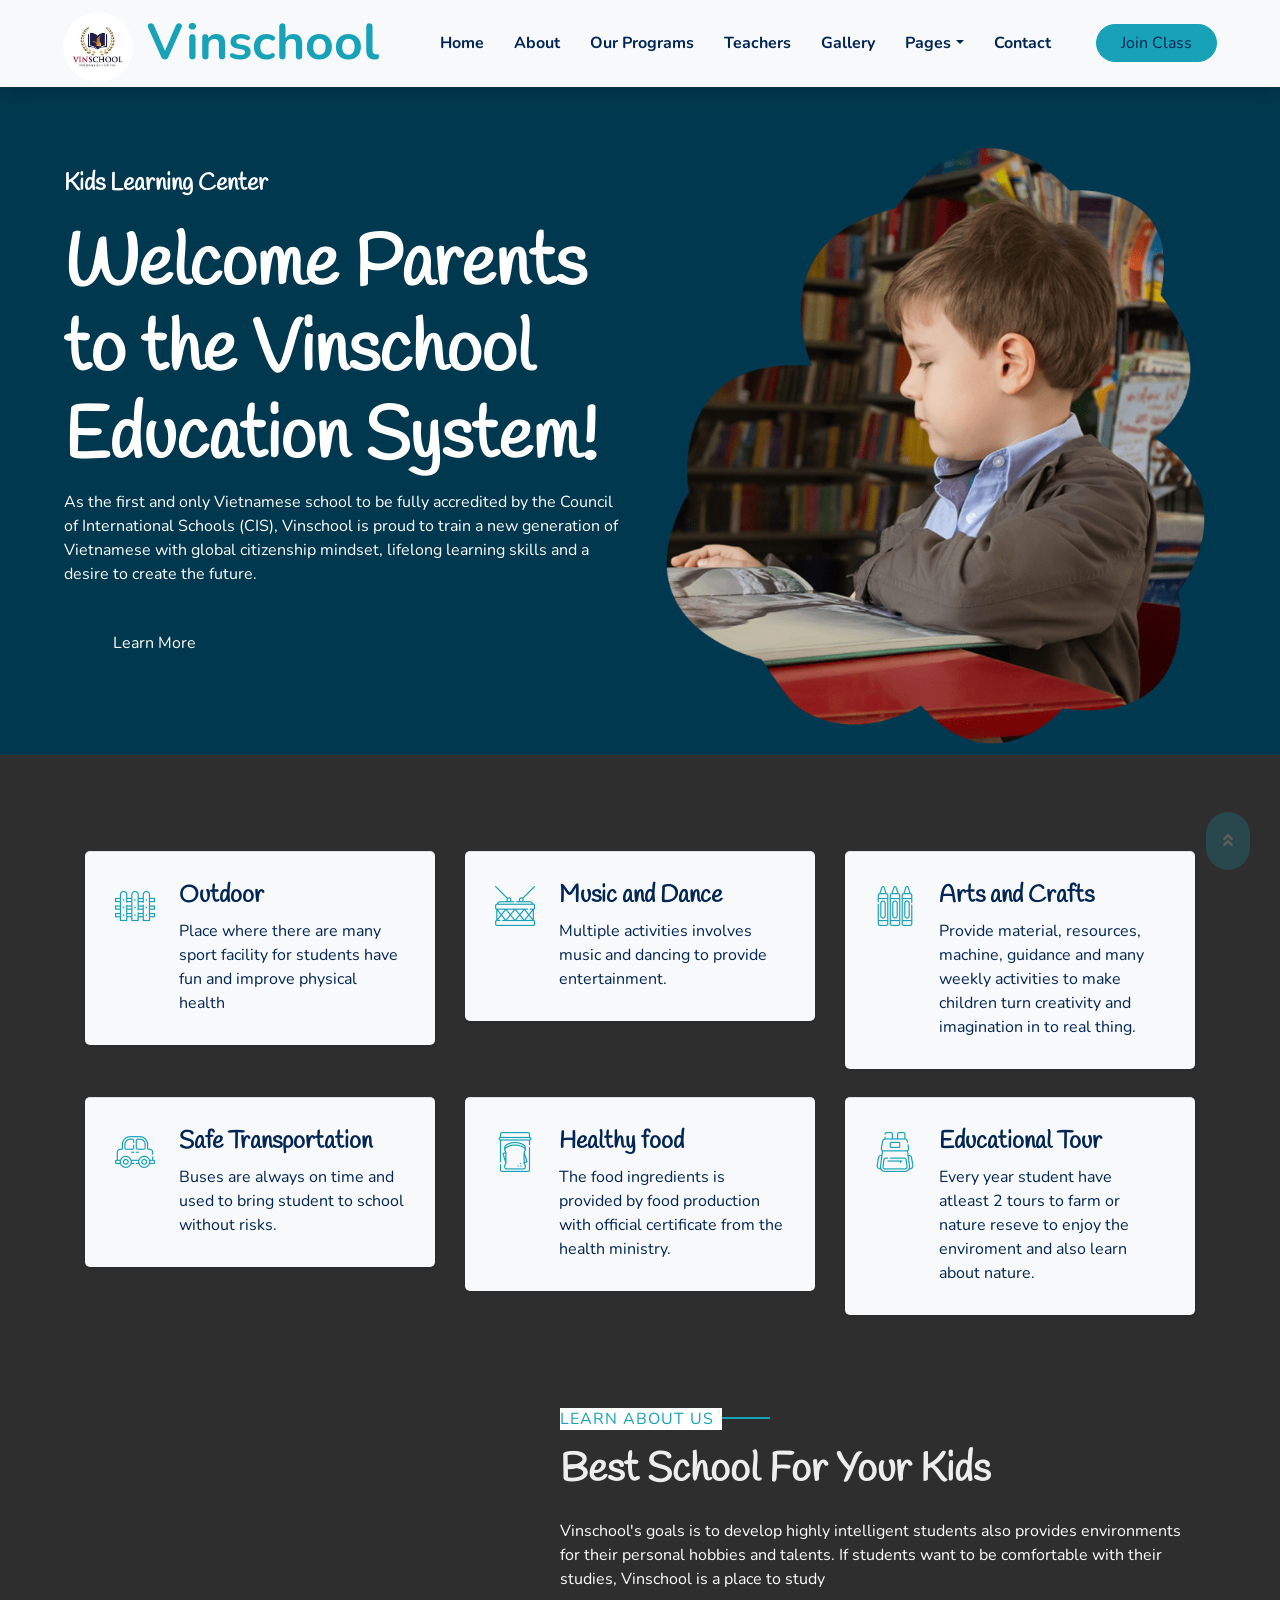
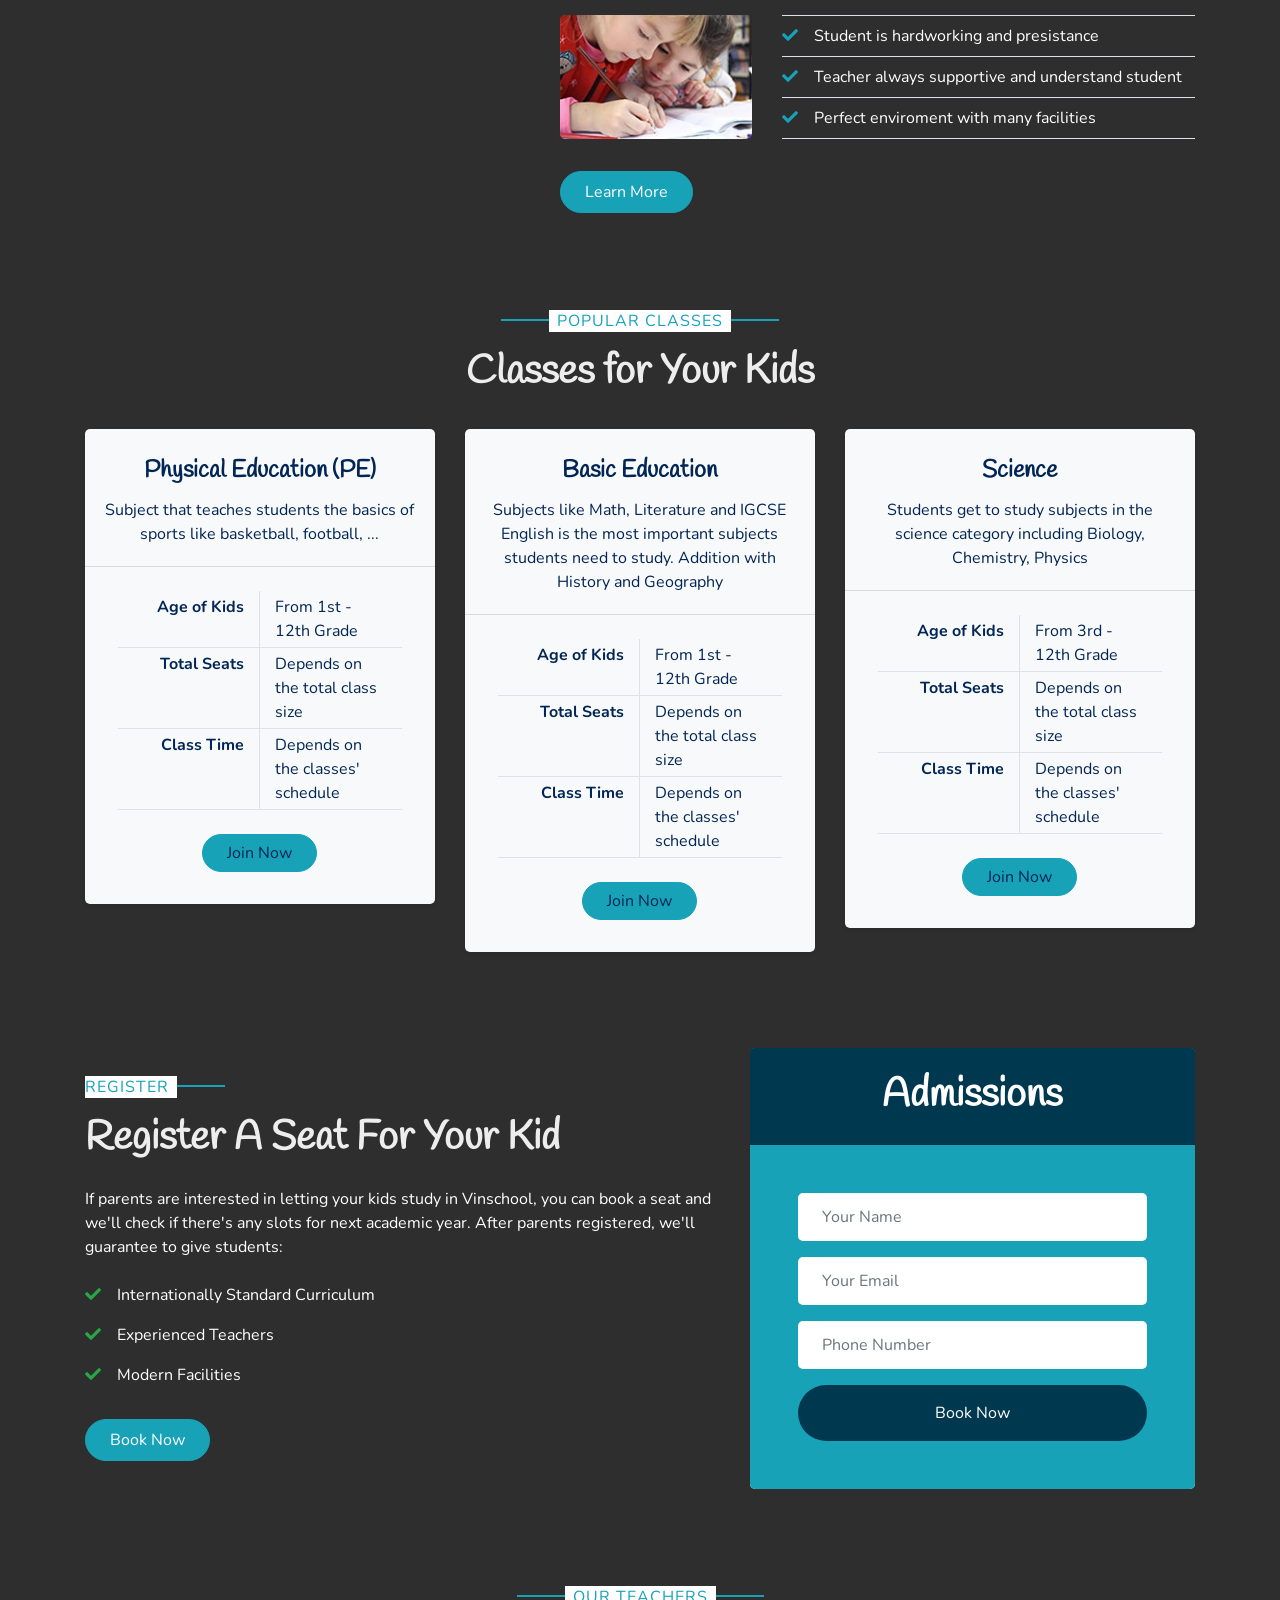
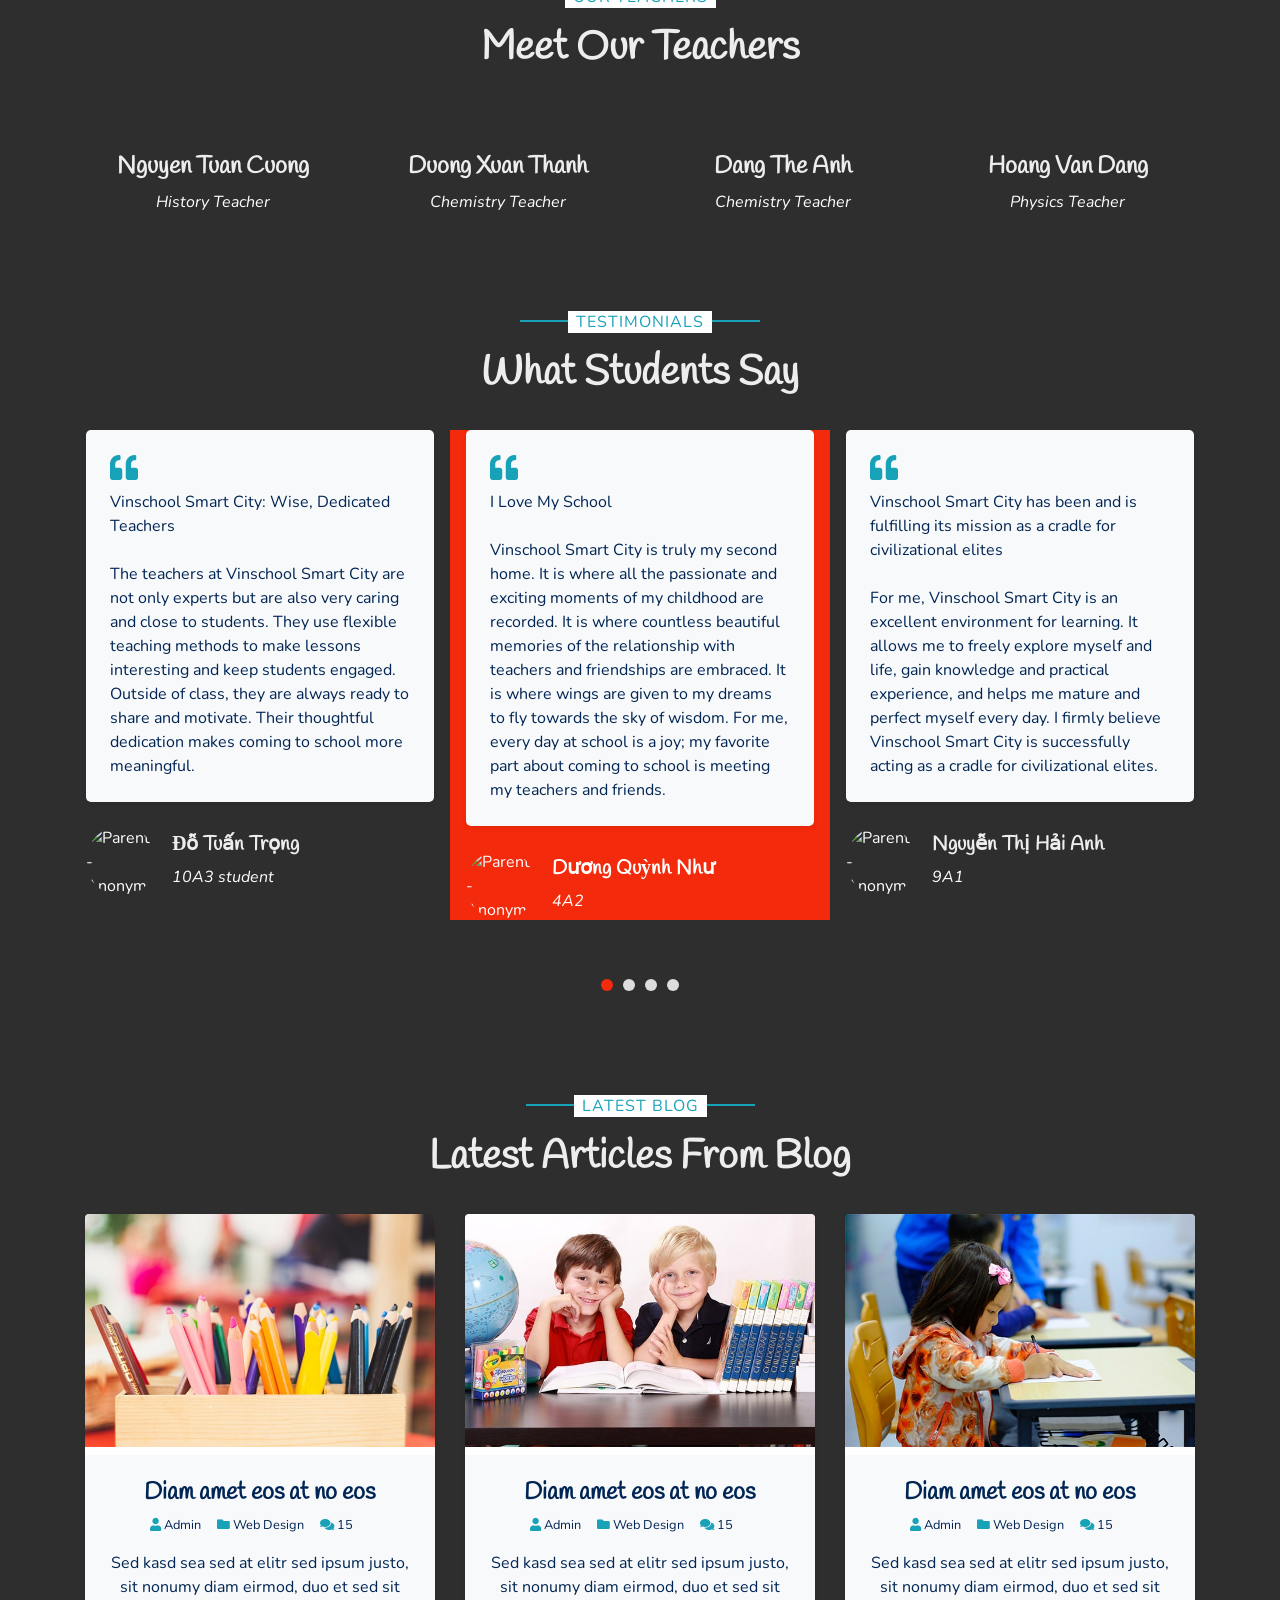
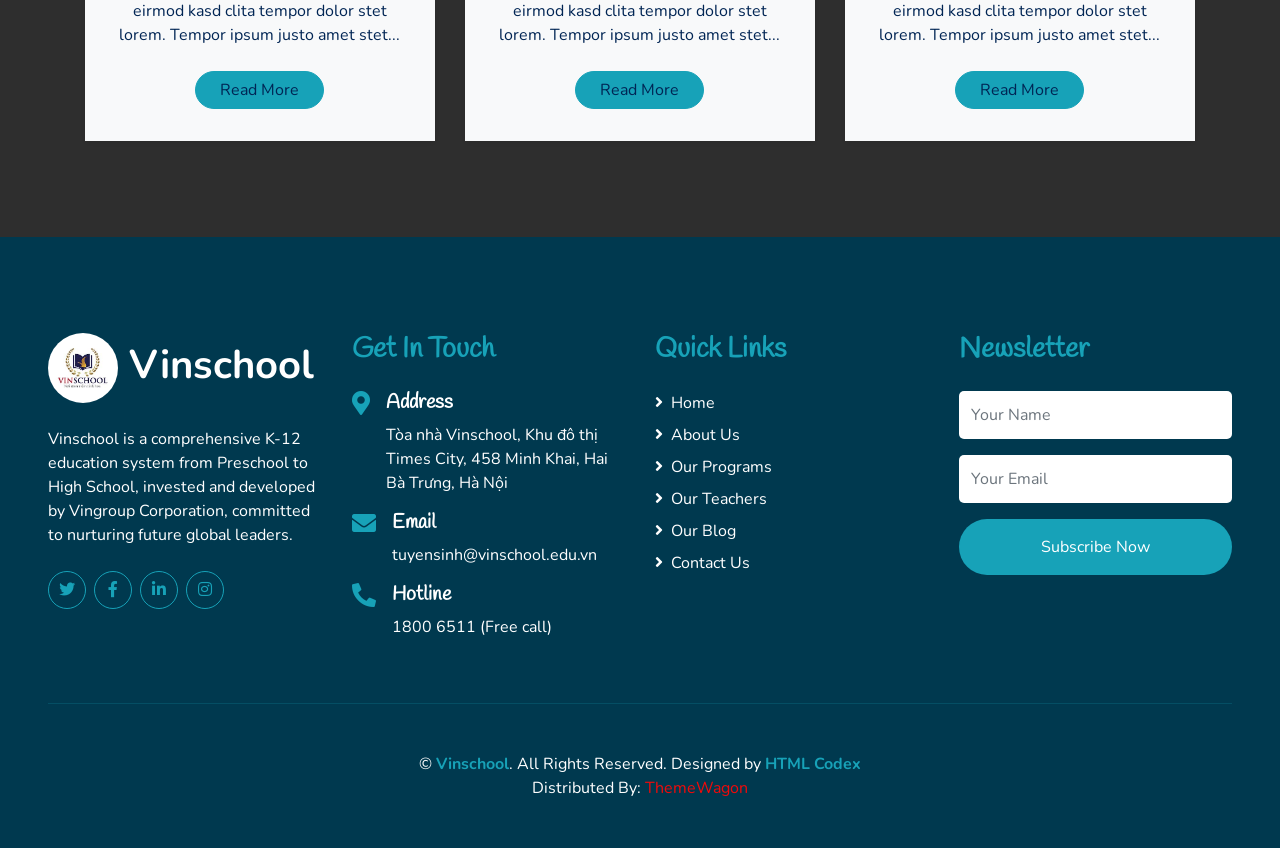
==== commit c35a5ef5: "Update index.html" ====
--- a/index.html
+++ b/index.html
@@ -808,7 +808,7 @@
             class="navbar-brand font-weight-bold text-primary m-0 mb-4 p-0"
             style="font-size: 40px; line-height: 40px"
           >
-            <i class="flaticon-043-teddy-bear"></i>
+          <img src="img/logo.jpg" alt="Vinschool" class="icon-book">
              <span class="text-white">Vinschool</span>
           </a>
           <p>
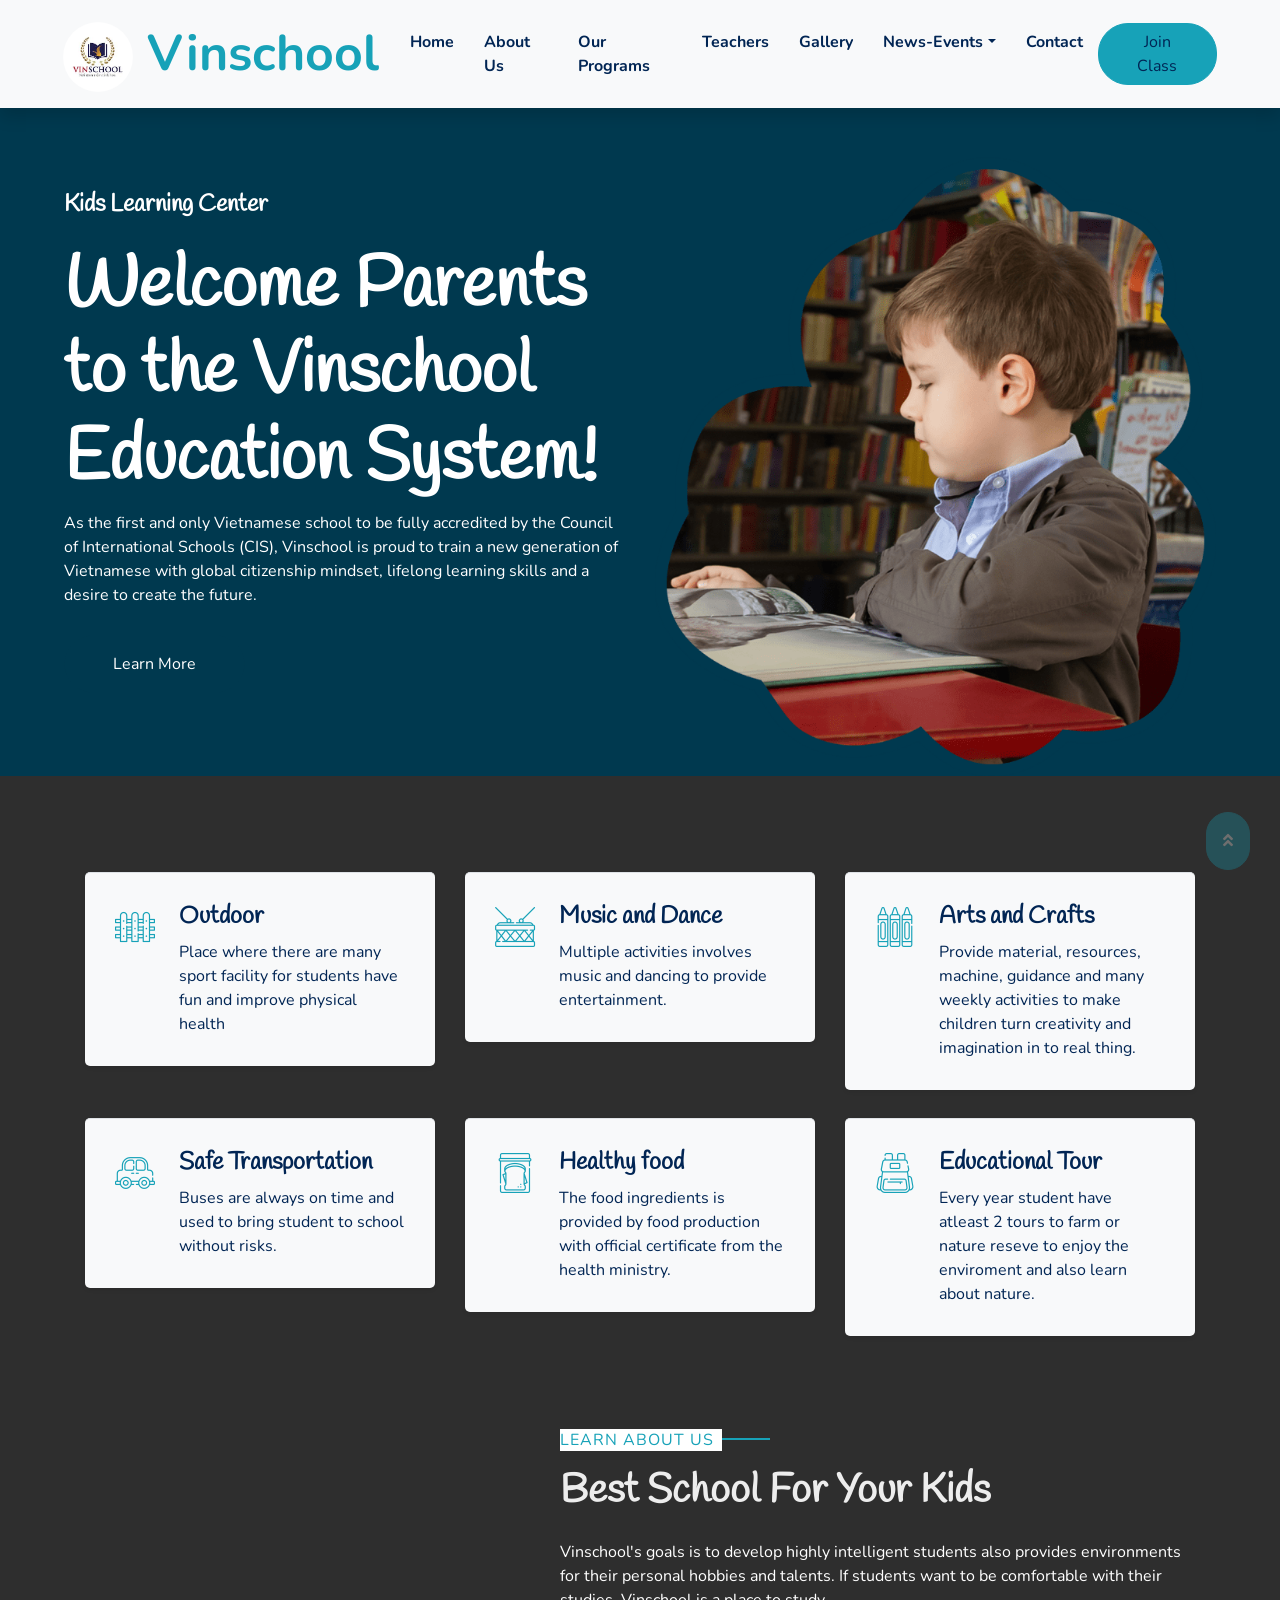
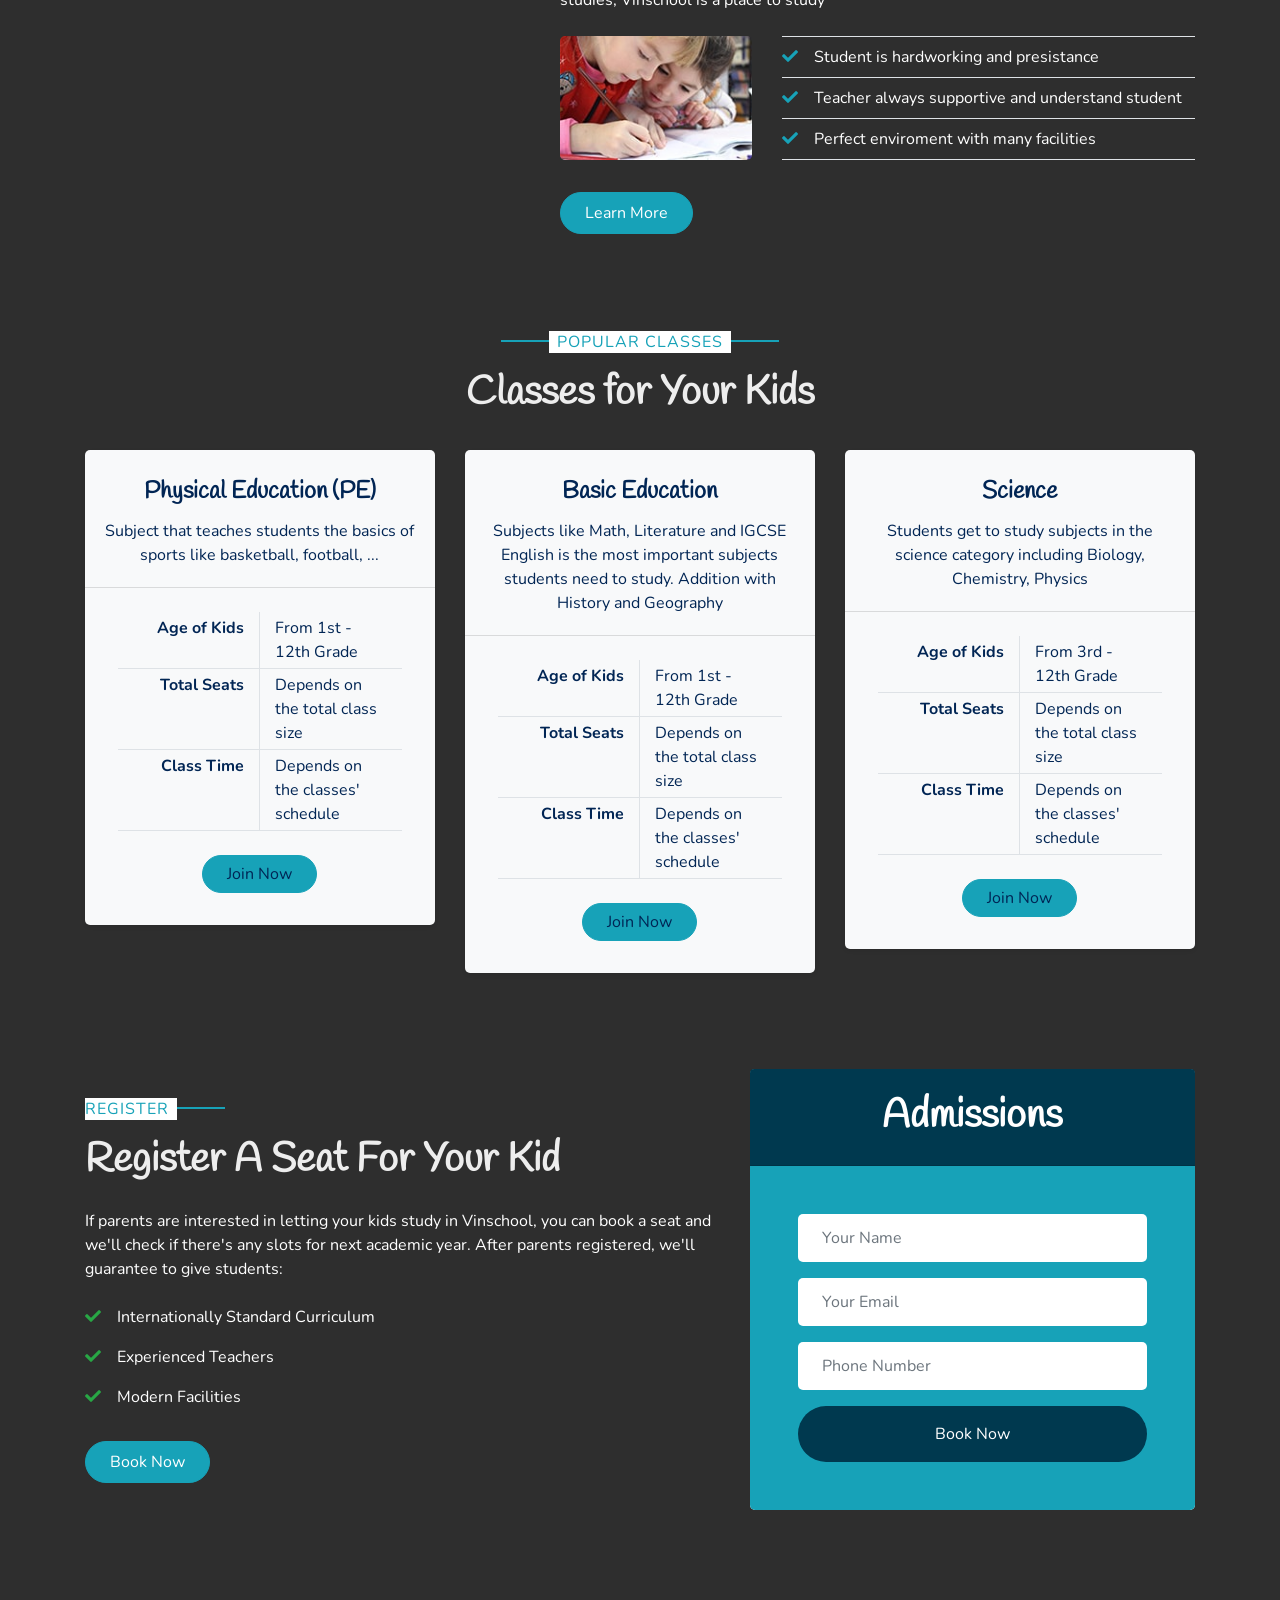
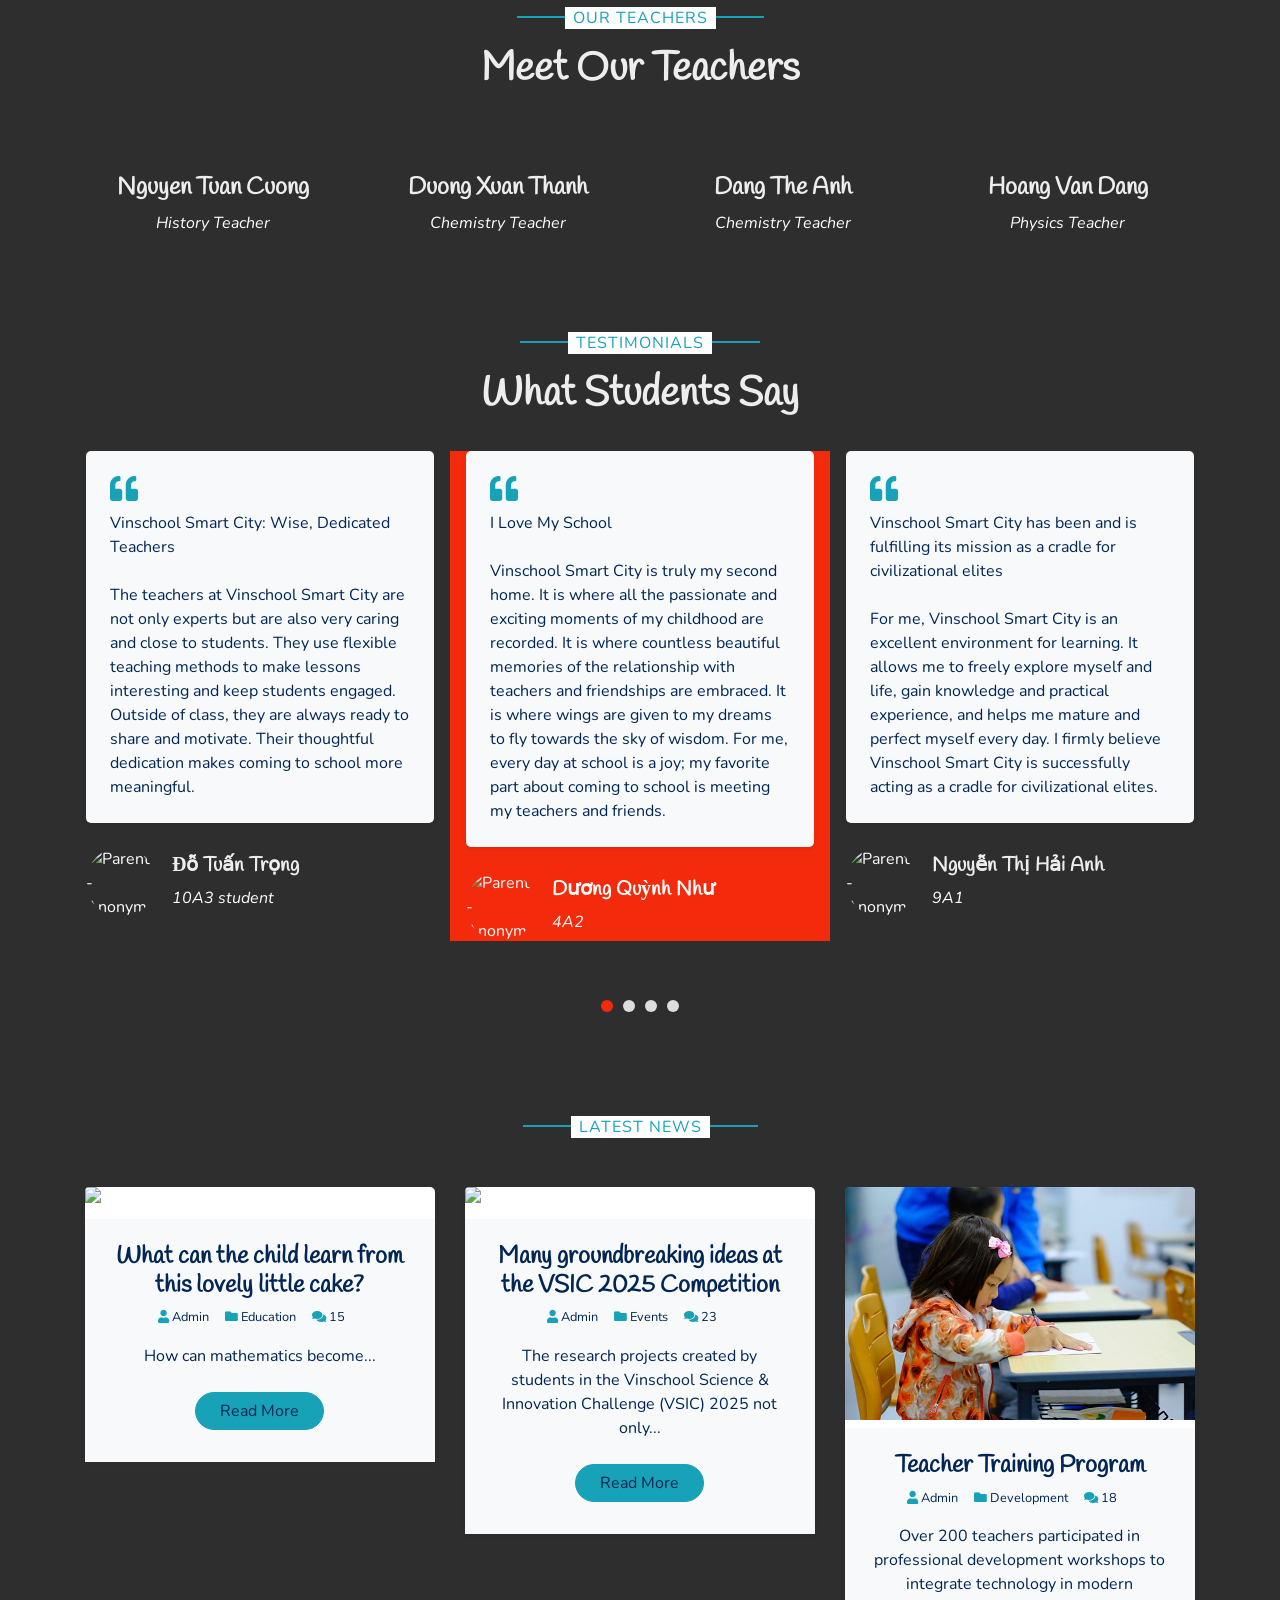
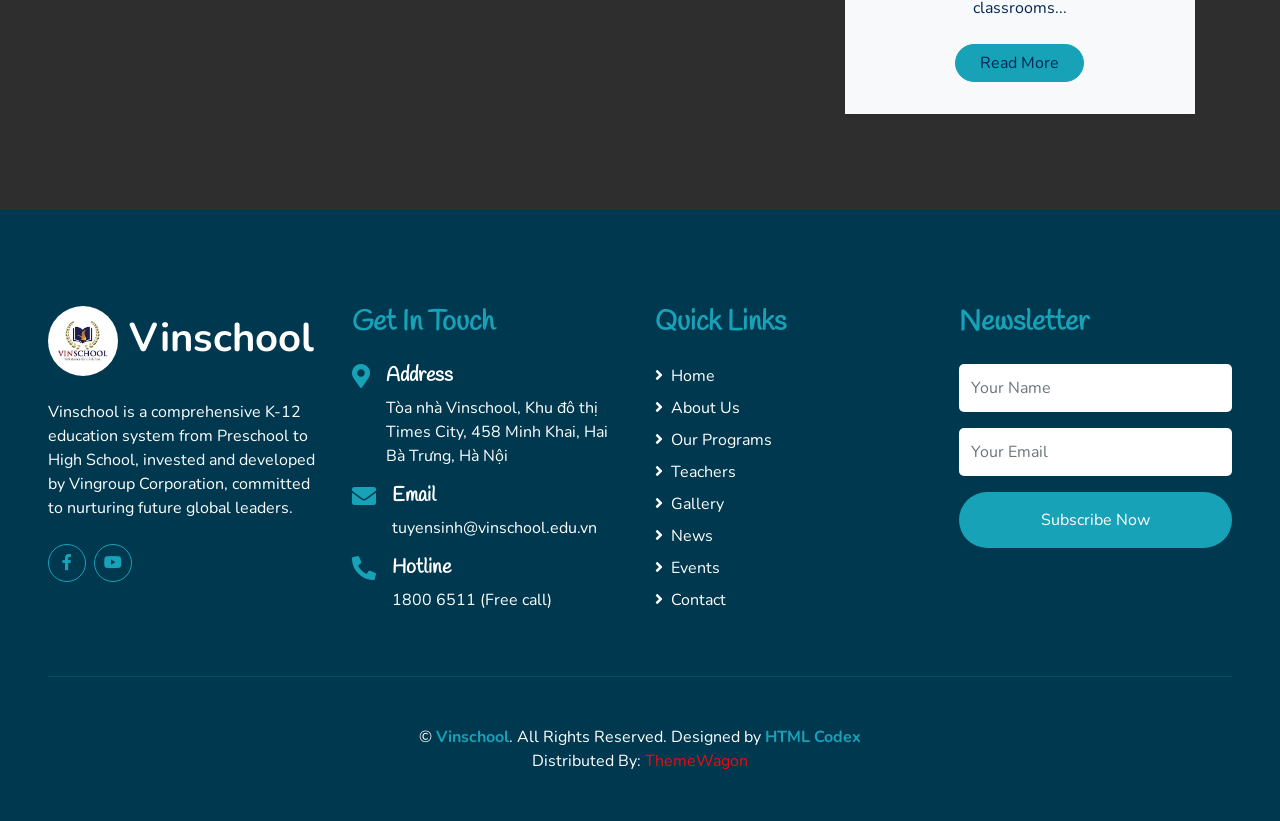
==== commit 54132787: "Update index.html" ====
--- a/index.html
+++ b/index.html
@@ -45,7 +45,7 @@
           class="navbar-brand font-weight-bold text-secondary"
           style="font-size: 50px"
         >
-          <img src="img/logo.jpg" alt="Vinschool" class="icon-book">
+             <img src="img/logo.jpg" alt="Book representing Vinschool" class="icon-book">
           <span class="text-primary">Vinschool</span>
         </a>
         <button
@@ -61,8 +61,8 @@
           id="navbarCollapse"
         >
           <div class="navbar-nav font-weight-bold mx-auto py-0">
-            <a href="index.html" class="nav-item nav-link active">Home</a>
-            <a href="about.html" class="nav-item nav-link">About</a>
+            <a href="index.html" class="nav-item nav-link">Home</a>
+            <a href="about.html" class="nav-item nav-link active">About Us</a>
             <a href="class.html" class="nav-item nav-link">Our Programs</a>
             <a href="team.html" class="nav-item nav-link">Teachers</a>
             <a href="gallery.html" class="nav-item nav-link">Gallery</a>
@@ -71,11 +71,11 @@
                 href="#"
                 class="nav-link dropdown-toggle"
                 data-toggle="dropdown"
-                >Pages</a
+                >News-Events</a
               >
               <div class="dropdown-menu rounded-0 m-0">
-                <a href="blog.html" class="dropdown-item">Blog Grid</a>
-                <a href="single.html" class="dropdown-item">Blog Detail</a>
+                <a href="blog.html" class="dropdown-item">News</a>
+                <a href="single.html" class="dropdown-item">Events</a>
               </div>
             </div>
             <a href="contact.html" class="nav-item nav-link">Contact</a>
@@ -702,35 +702,33 @@
     <!-- Testimonial End -->
 
     <!-- Blog Start -->
-    <div class="container-fluid pt-5">
+   <div class="container-fluid pt-5">
       <div class="container">
         <div class="text-center pb-2">
           <p class="section-title px-5">
-            <span class="px-2">Latest Blog</span>
+            <span class="px-2">Latest News</span>
           </p>
-          <h1 class="mb-4">Latest Articles From Blog</h1>
+          <h1 class="mb-4"></h1>
         </div>
         <div class="row pb-3">
           <div class="col-lg-4 mb-4">
             <div class="card border-0 shadow-sm mb-2">
-              <img class="card-img-top mb-2" src="img/blog-1.jpg" alt="" />
+              <img class="card-img-top mb-2" src="https://vinschool.edu.vn/wp-content/uploads/2025/09/04/e1bf744b-7fe9-446c-b0b7-ef235f061ae3-514x420.jpg" alt="Vinschool Blog Article" />
               <div class="card-body bg-light text-center p-4">
-                <h4 class="">Diam amet eos at no eos</h4>
+                <h4 class="">What can the child learn from this lovely little cake?</h4>
                 <div class="d-flex justify-content-center mb-3">
                   <small class="mr-3"
                     ><i class="fa fa-user text-primary"></i> Admin</small
                   >
                   <small class="mr-3"
-                    ><i class="fa fa-folder text-primary"></i> Web Design</small
+                    ><i class="fa fa-folder text-primary"></i> Education</small
                   >
                   <small class="mr-3"
                     ><i class="fa fa-comments text-primary"></i> 15</small
                   >
                 </div>
                 <p>
-                  Sed kasd sea sed at elitr sed ipsum justo, sit nonumy diam
-                  eirmod, duo et sed sit eirmod kasd clita tempor dolor stet
-                  lorem. Tempor ipsum justo amet stet...
+                  How can mathematics become...
                 </p>
                 <a href="" class="btn btn-primary px-4 mx-auto my-2"
                   >Read More</a
@@ -740,24 +738,22 @@
           </div>
           <div class="col-lg-4 mb-4">
             <div class="card border-0 shadow-sm mb-2">
-              <img class="card-img-top mb-2" src="img/blog-2.jpg" alt="" />
+              <img class="card-img-top mb-2" src="https://vinschool.edu.vn/wp-content/uploads/2025/05/12/CP100813-630x420.jpg" alt="Vinschool Event" />
               <div class="card-body bg-light text-center p-4">
-                <h4 class="">Diam amet eos at no eos</h4>
+                <h4 class="">Many groundbreaking ideas at the VSIC 2025 Competition</h4>
                 <div class="d-flex justify-content-center mb-3">
                   <small class="mr-3"
                     ><i class="fa fa-user text-primary"></i> Admin</small
                   >
                   <small class="mr-3"
-                    ><i class="fa fa-folder text-primary"></i> Web Design</small
+                    ><i class="fa fa-folder text-primary"></i> Events</small
                   >
                   <small class="mr-3"
-                    ><i class="fa fa-comments text-primary"></i> 15</small
+                    ><i class="fa fa-comments text-primary"></i> 23</small
                   >
                 </div>
                 <p>
-                  Sed kasd sea sed at elitr sed ipsum justo, sit nonumy diam
-                  eirmod, duo et sed sit eirmod kasd clita tempor dolor stet
-                  lorem. Tempor ipsum justo amet stet...
+                The research projects created by students in the Vinschool Science & Innovation Challenge (VSIC) 2025 not only...
                 </p>
                 <a href="" class="btn btn-primary px-4 mx-auto my-2"
                   >Read More</a
@@ -767,24 +763,22 @@
           </div>
           <div class="col-lg-4 mb-4">
             <div class="card border-0 shadow-sm mb-2">
-              <img class="card-img-top mb-2" src="img/blog-3.jpg" alt="" />
+              <img class="card-img-top mb-2" src="img/blog-3.jpg" alt="Vinschool Teachers" />
               <div class="card-body bg-light text-center p-4">
-                <h4 class="">Diam amet eos at no eos</h4>
+                <h4 class="">Teacher Training Program</h4>
                 <div class="d-flex justify-content-center mb-3">
                   <small class="mr-3"
                     ><i class="fa fa-user text-primary"></i> Admin</small
                   >
                   <small class="mr-3"
-                    ><i class="fa fa-folder text-primary"></i> Web Design</small
+                    ><i class="fa fa-folder text-primary"></i> Development</small
                   >
                   <small class="mr-3"
-                    ><i class="fa fa-comments text-primary"></i> 15</small
+                    ><i class="fa fa-comments text-primary"></i> 18</small
                   >
                 </div>
                 <p>
-                  Sed kasd sea sed at elitr sed ipsum justo, sit nonumy diam
-                  eirmod, duo et sed sit eirmod kasd clita tempor dolor stet
-                  lorem. Tempor ipsum justo amet stet...
+                  Over 200 teachers participated in professional development workshops to integrate technology in modern classrooms...
                 </p>
                 <a href="" class="btn btn-primary px-4 mx-auto my-2"
                   >Read More</a
@@ -808,9 +802,9 @@
             class="navbar-brand font-weight-bold text-primary m-0 mb-4 p-0"
             style="font-size: 40px; line-height: 40px"
           >
-          <img src="img/logo.jpg" alt="Vinschool" class="icon-book">
-             <span class="text-white">Vinschool</span>
-          </a>
+               <img src="img/logo.jpg" alt="Book representing Vinschool" class="icon-book">
+            <span class="text-white">Vinschool</span>
+        </a>
           <p>
             Vinschool is a comprehensive K-12 education system from Preschool to High School, invested and developed by Vingroup Corporation, committed to nurturing future global leaders.
           </p>
@@ -818,26 +812,16 @@
             <a
               class="btn btn-outline-primary rounded-circle text-center mr-2 px-0"
               style="width: 38px; height: 38px"
-              href="#"
-              ><i class="fab fa-twitter"></i
-            ></a>
-            <a
-              class="btn btn-outline-primary rounded-circle text-center mr-2 px-0"
-              style="width: 38px; height: 38px"
-              href="#"
+              href="https://www.facebook.com/vinschool.vn/"
+              target="_blank"
               ><i class="fab fa-facebook-f"></i
             ></a>
             <a
               class="btn btn-outline-primary rounded-circle text-center mr-2 px-0"
               style="width: 38px; height: 38px"
-              href="#"
-              ><i class="fab fa-linkedin-in"></i
-            ></a>
-            <a
-              class="btn btn-outline-primary rounded-circle text-center mr-2 px-0"
-              style="width: 38px; height: 38px"
-              href="#"
-              ><i class="fab fa-instagram"></i
+              href="https://www.youtube.com/channel/UCmRcPP6WcUJhGu_DvwceUrA"
+              target="_blank"
+              ><i class="fab fa-youtube"></i
             ></a>
           </div>
         </div>
@@ -878,13 +862,19 @@
               ><i class="fa fa-angle-right mr-2"></i>Our Programs</a
             >
             <a class="text-white mb-2" href="team.html"
-              ><i class="fa fa-angle-right mr-2"></i>Our Teachers</a
+              ><i class="fa fa-angle-right mr-2"></i>Teachers</a
+            >
+            <a class="text-white mb-2" href="gallery.html"
+              ><i class="fa fa-angle-right mr-2"></i>Gallery</a
             >
             <a class="text-white mb-2" href="blog.html"
-              ><i class="fa fa-angle-right mr-2"></i>Our Blog</a
+              ><i class="fa fa-angle-right mr-2"></i>News</a
+            >
+            <a class="text-white mb-2" href="single.html"
+              ><i class="fa fa-angle-right mr-2"></i>Events</a
             >
             <a class="text-white" href="contact.html"
-              ><i class="fa fa-angle-right mr-2"></i>Contact Us</a
+              ><i class="fa fa-angle-right mr-2"></i>Contact</a
             >
           </div>
         </div>
@@ -924,7 +914,7 @@
       >
         <p class="m-0 text-center text-white">
           &copy;
-<a class="text-primary font-weight-bold" href="#">Vinschool</a>.
+          <a class="text-primary font-weight-bold" href="#">Vinschool</a>.
           All Rights Reserved.
           <!--/*** This template is free as long as you keep the footer author’s credit link/attribution link/backlink. ***/-->
           Designed by
